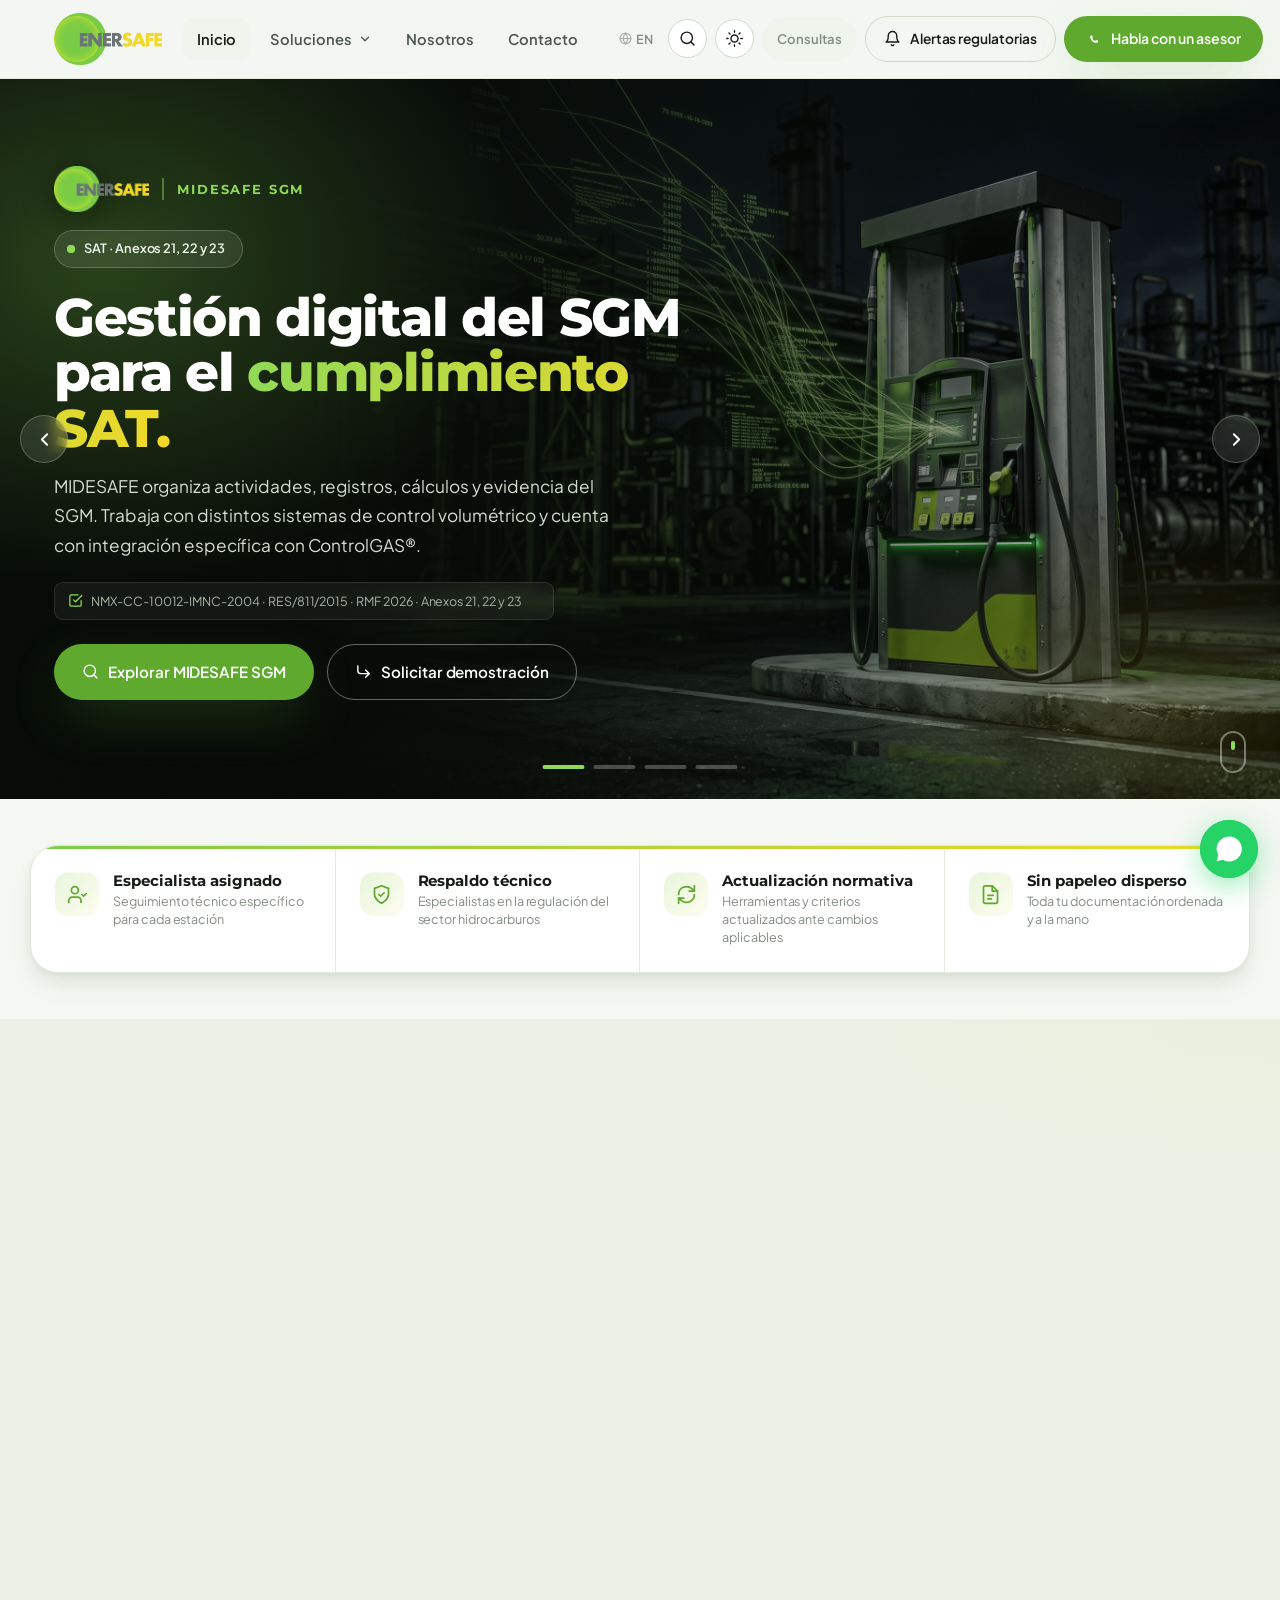
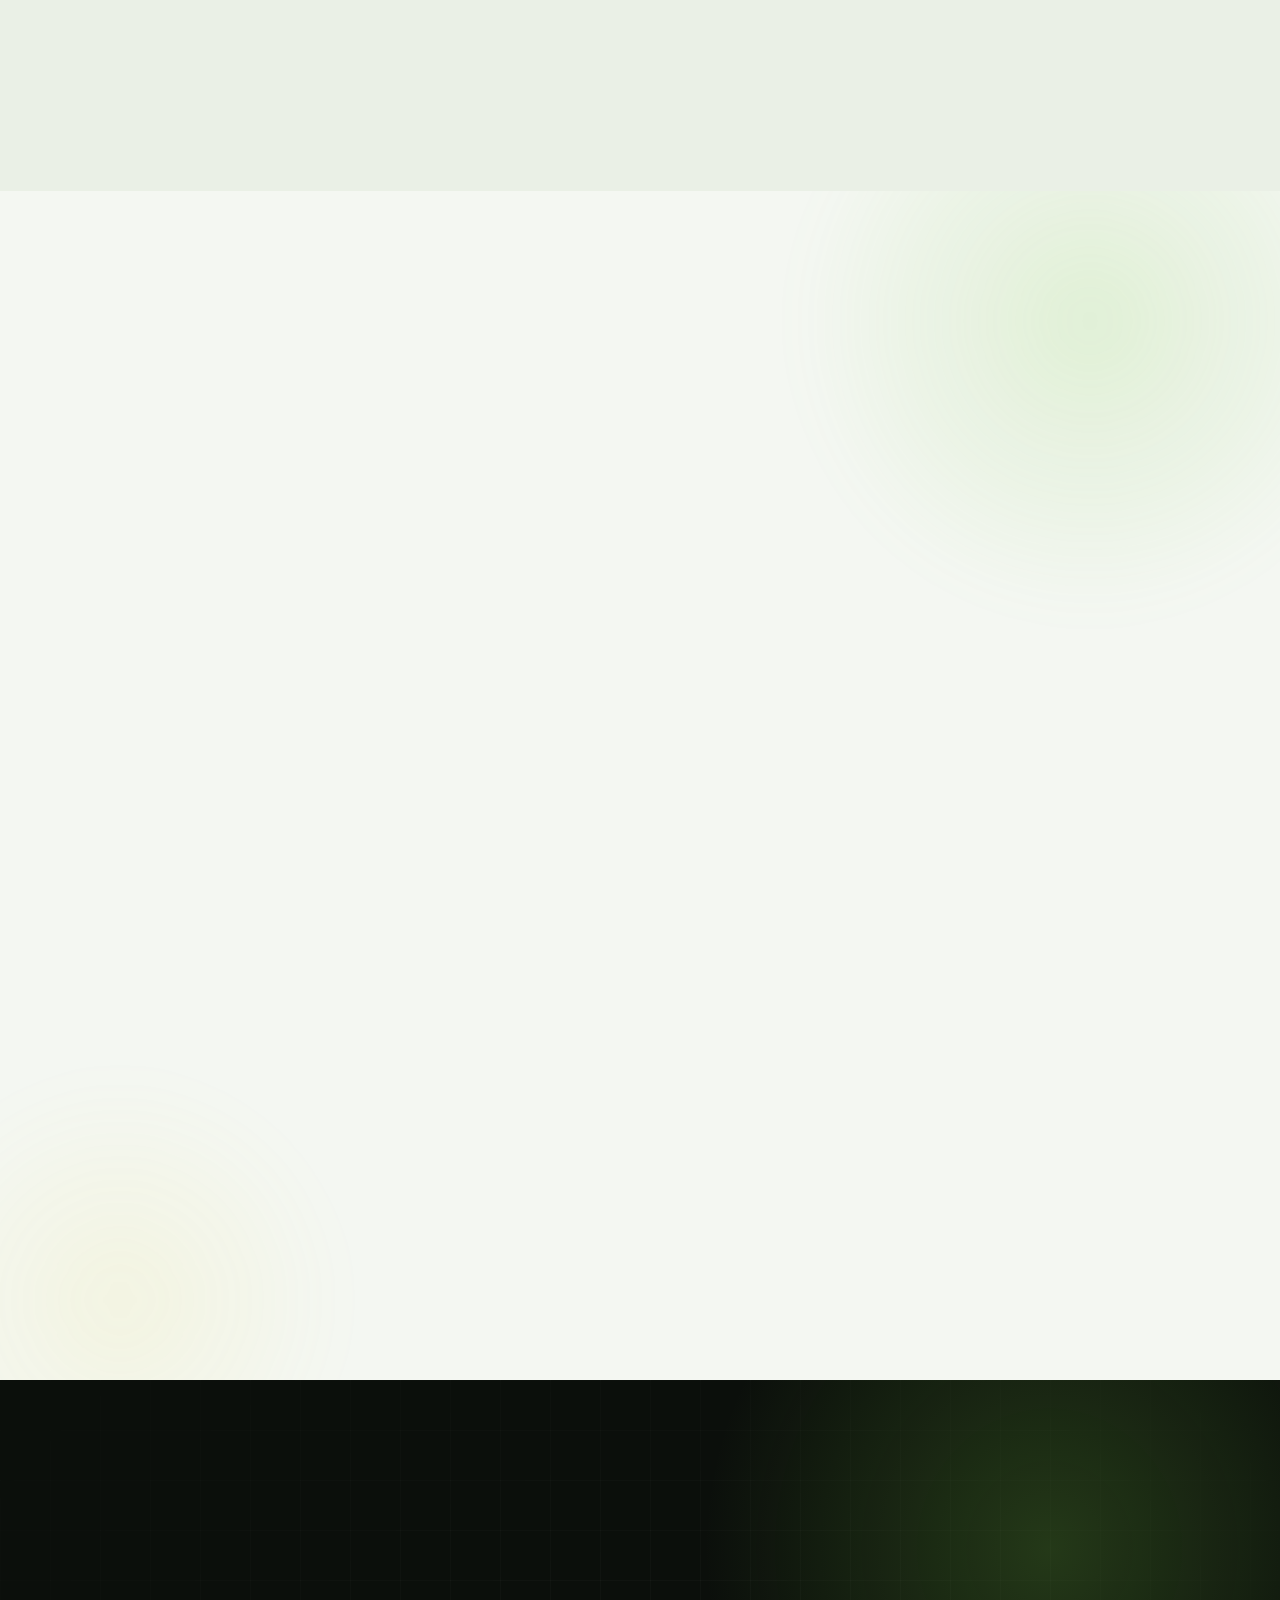
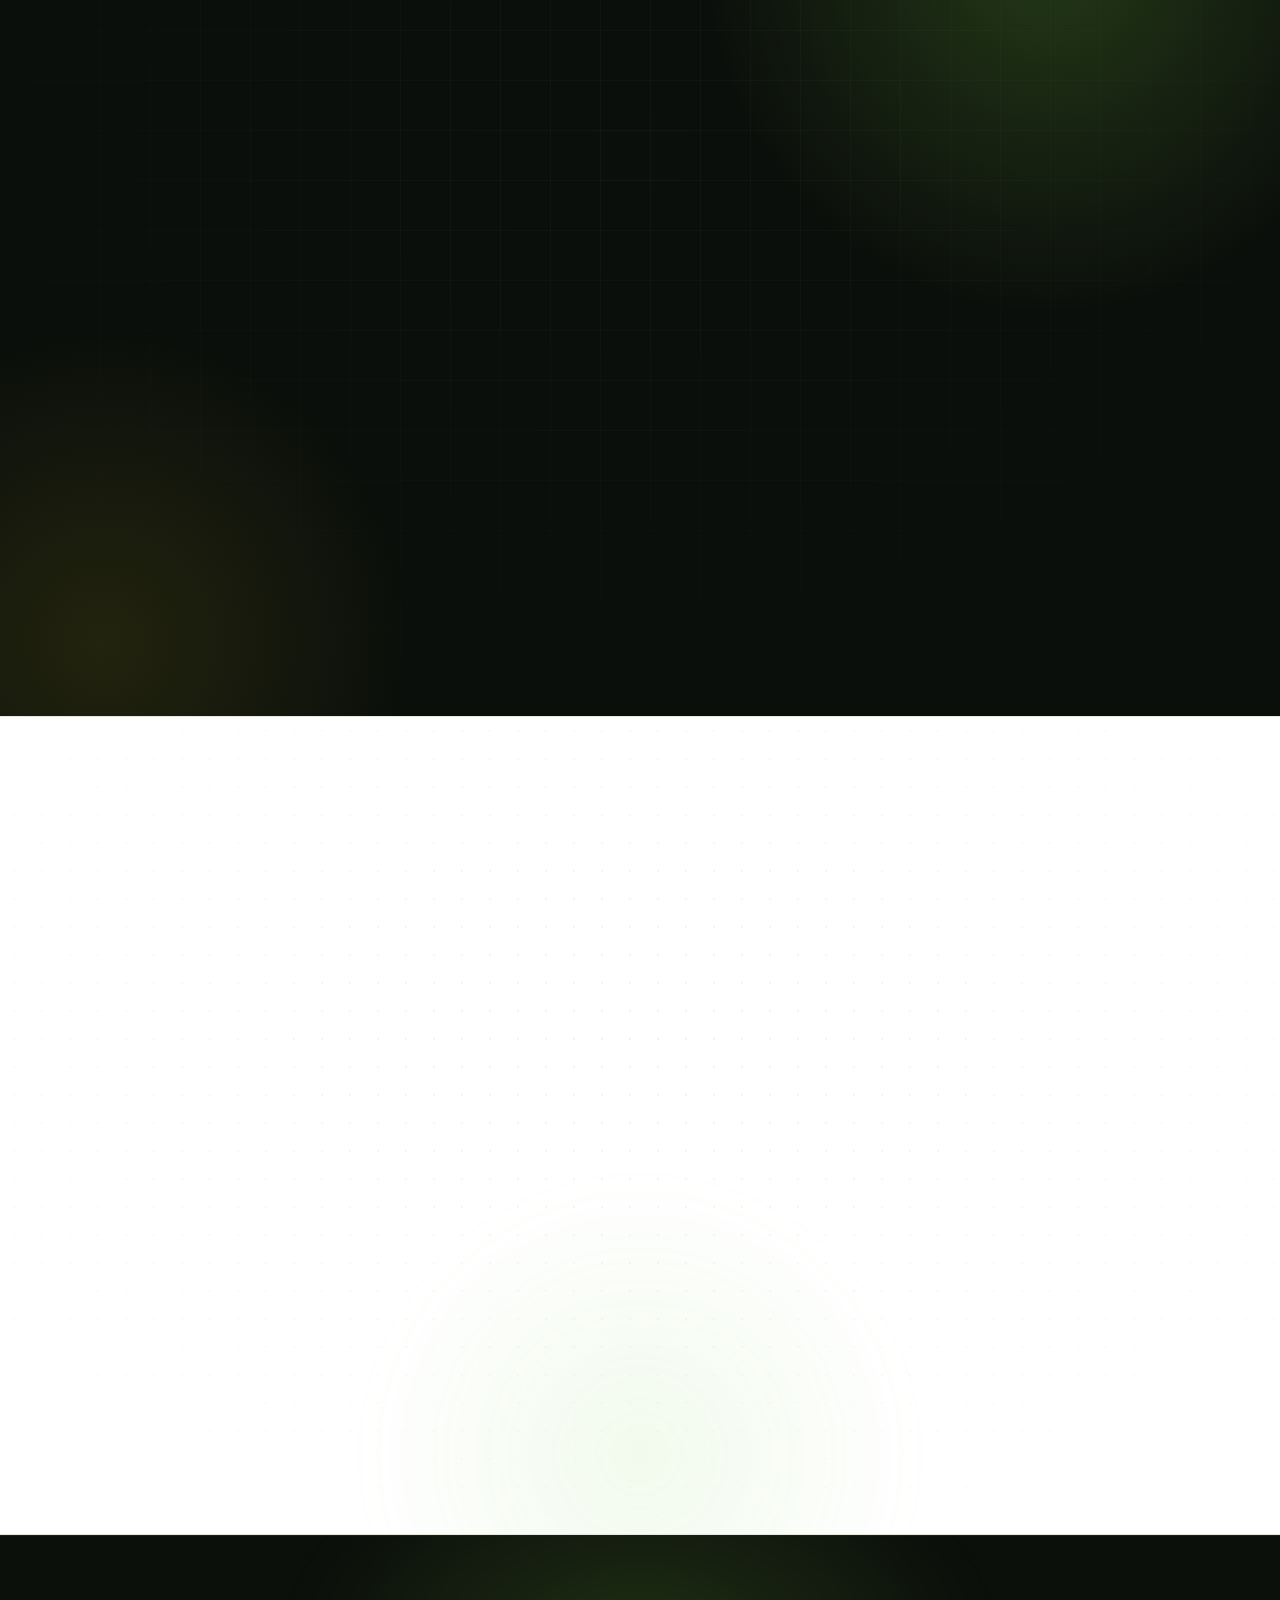
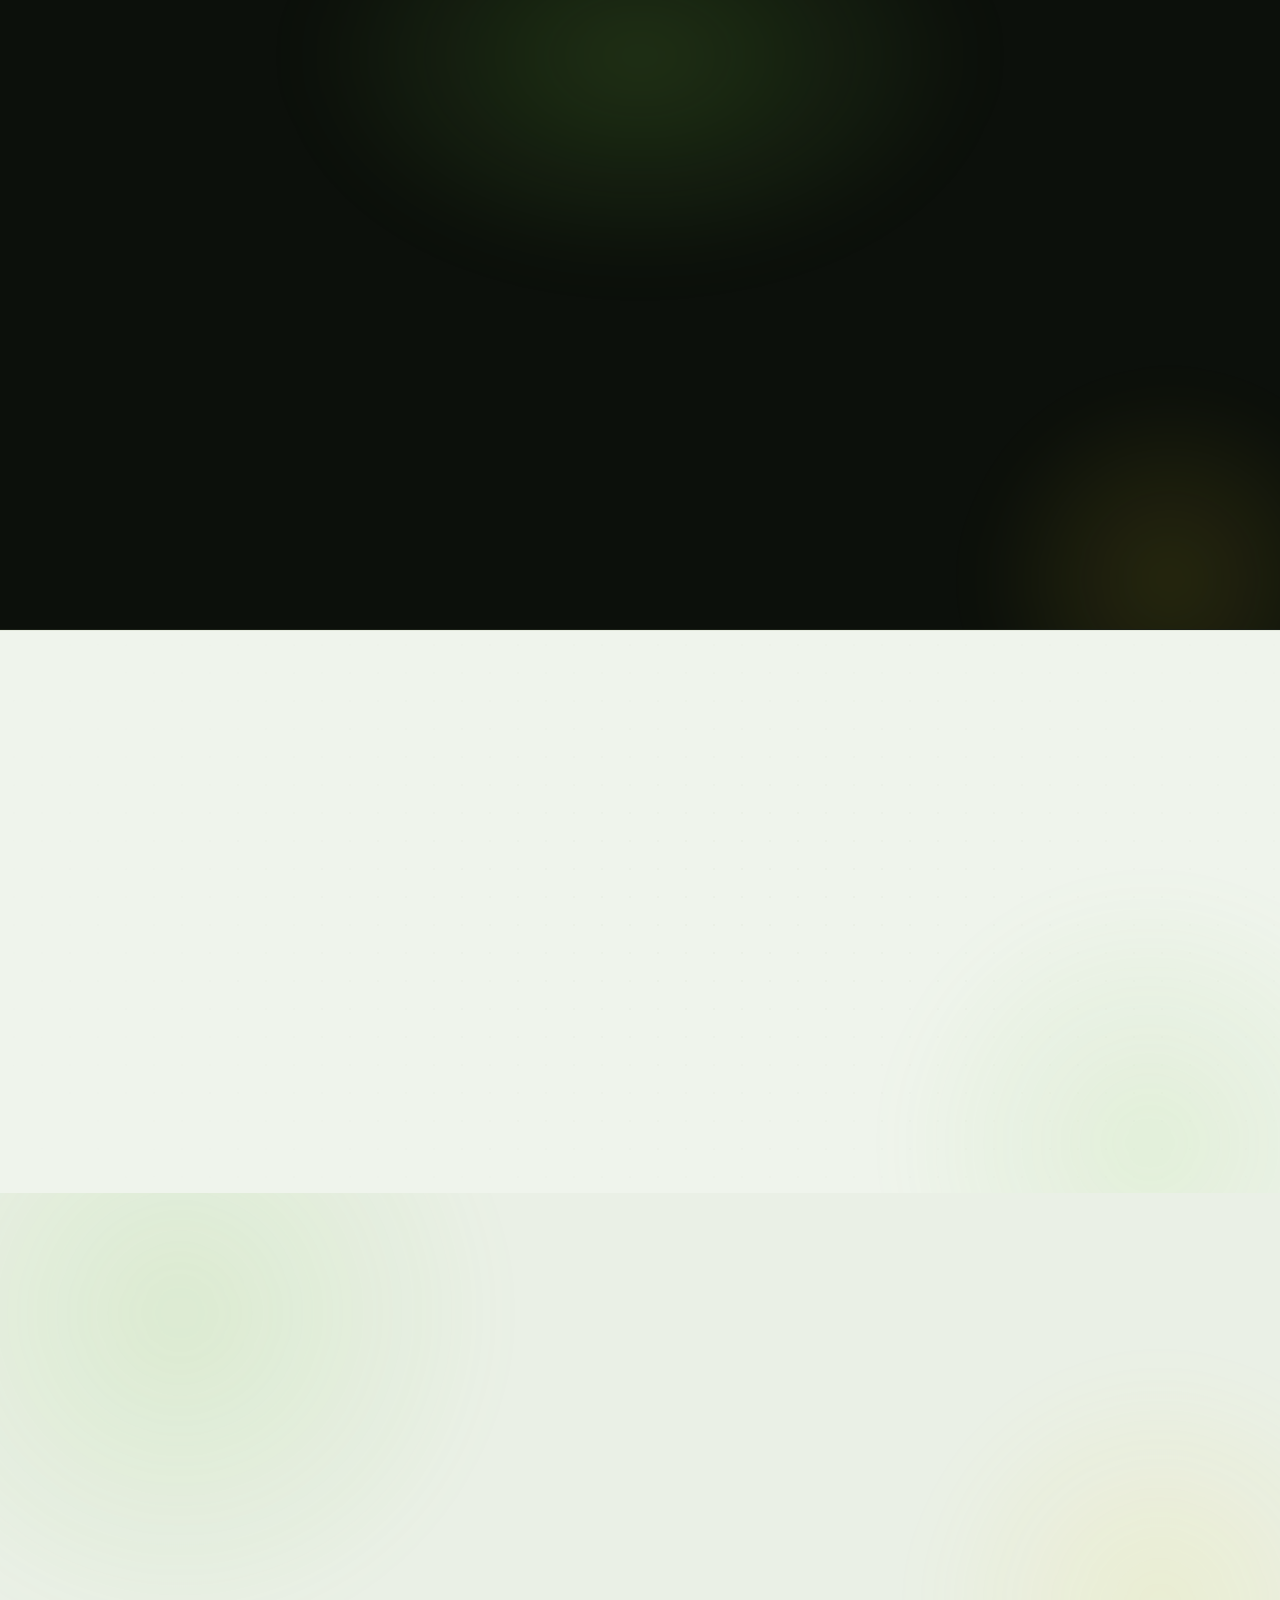
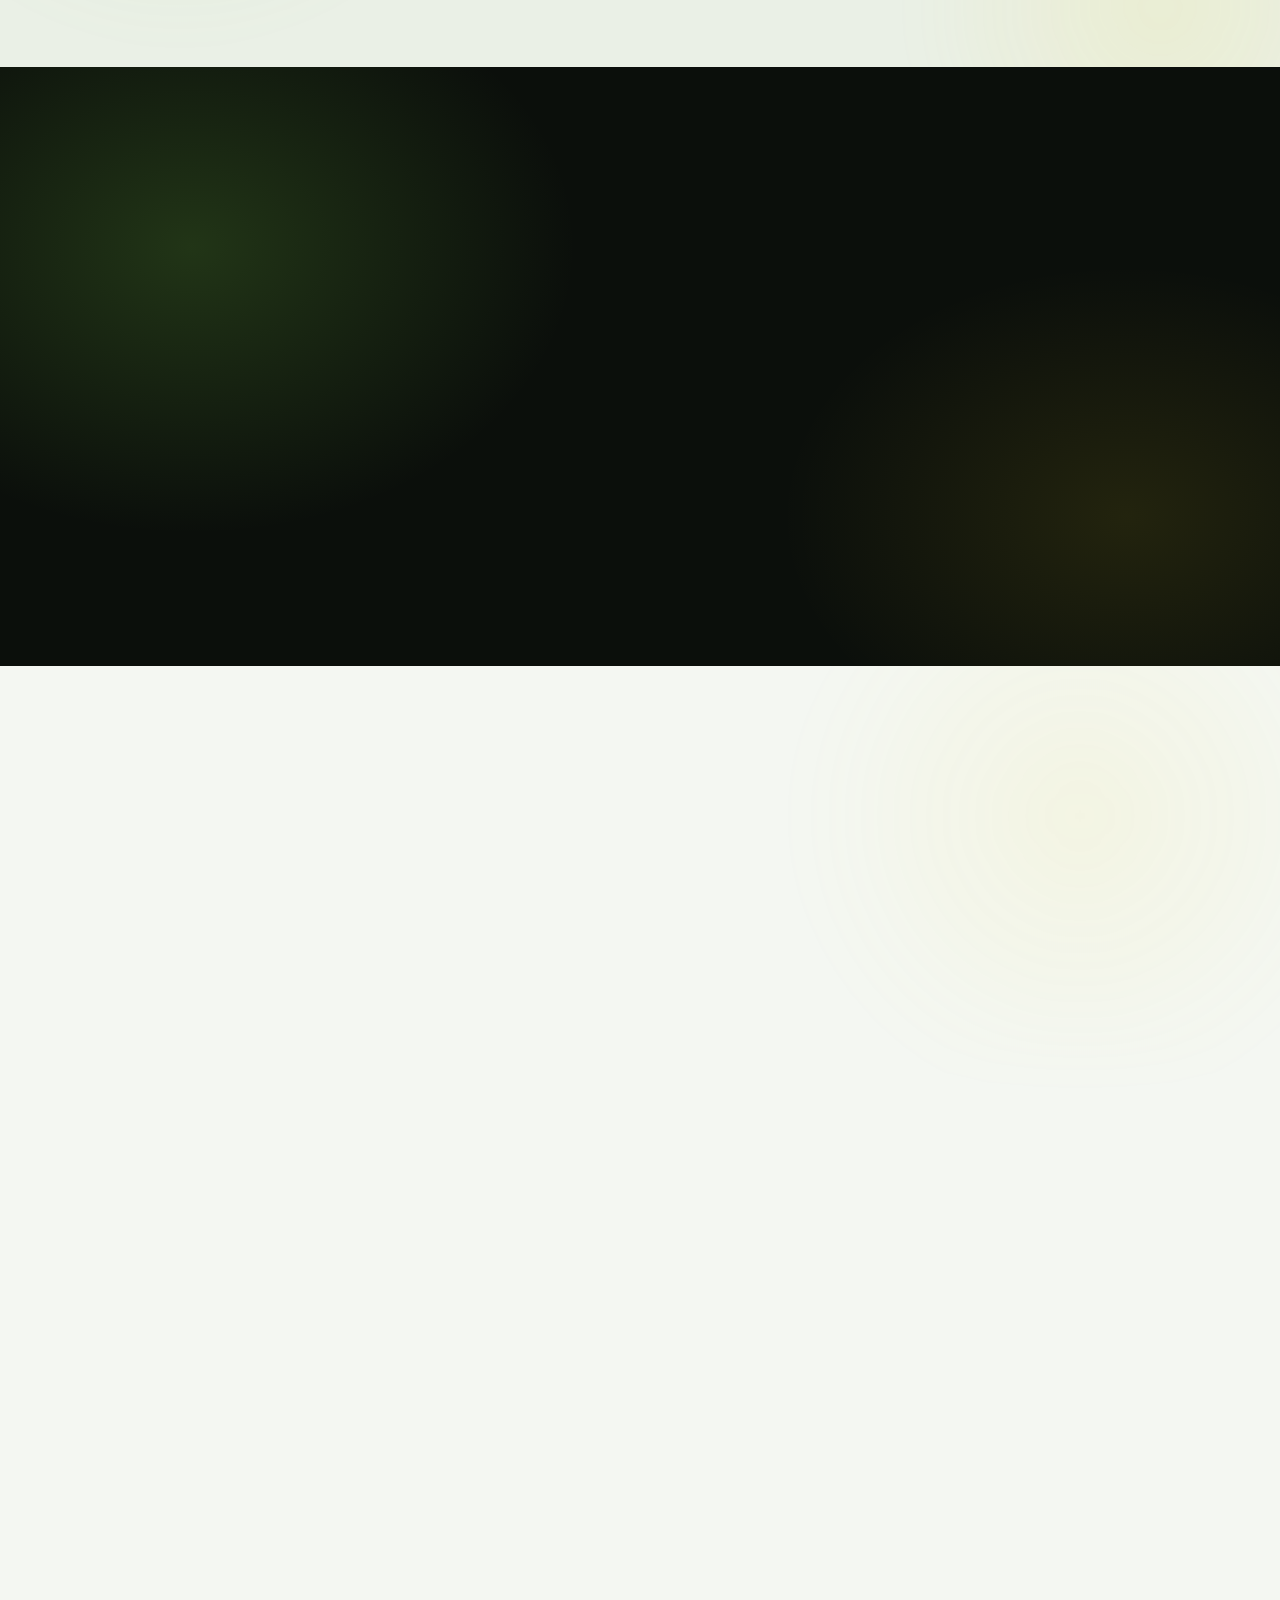
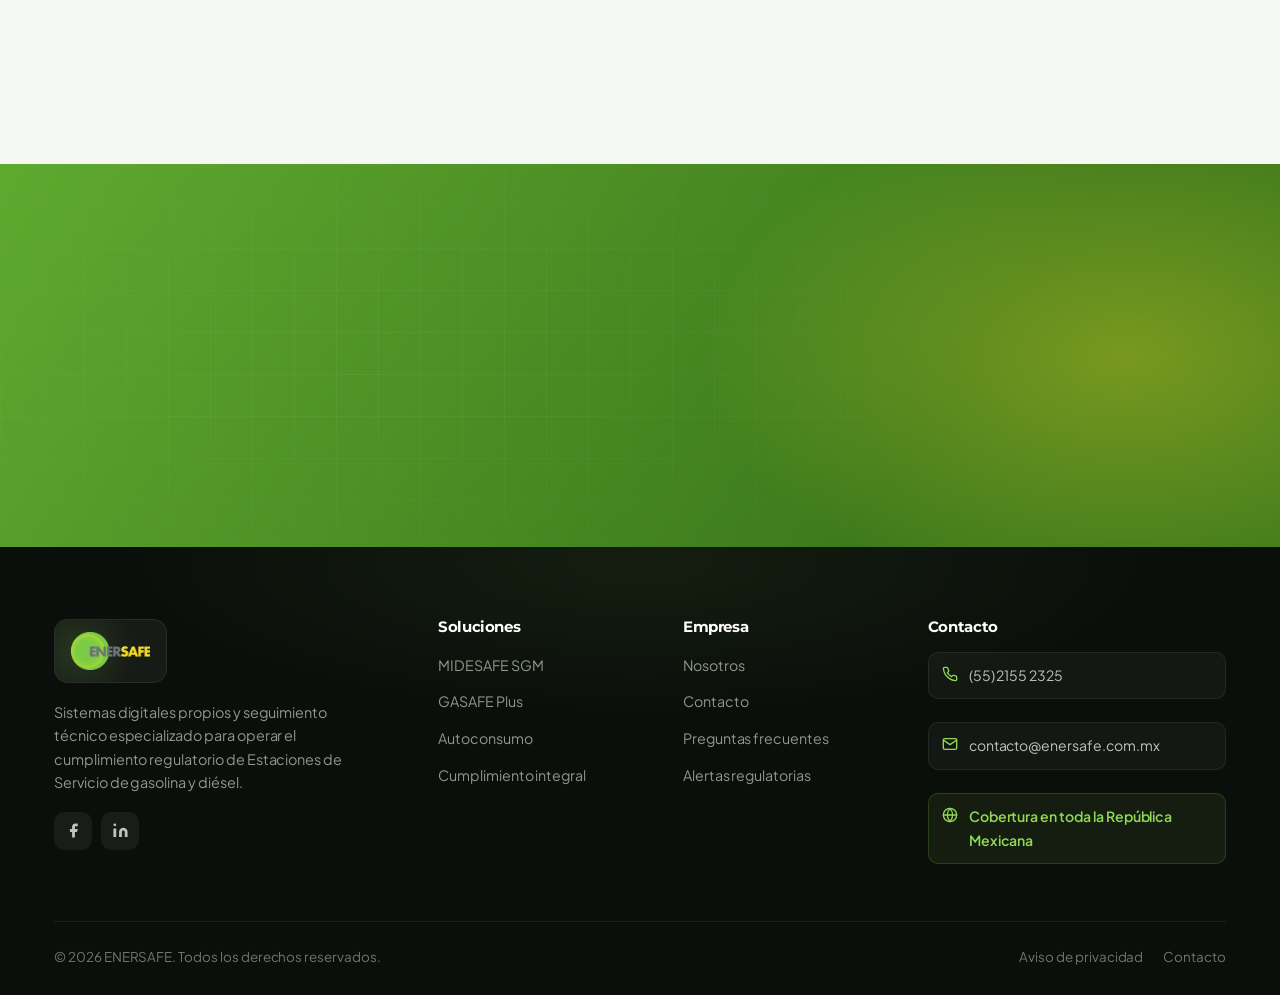
==== index.html @ 31ce3110 "Apply ENERSAFE CEO review proposal" ====
<!DOCTYPE html>

<html lang="es">
<head>
<meta charset="utf-8"/>
<meta content="width=device-width, initial-scale=1.0" name="viewport"/>
<title>ENERSAFE — Cumplimiento regulatorio digital para Estaciones de Servicio</title>
<meta content="MIDESAFE SGM, GASAFE Plus y servicios especializados para operar y documentar obligaciones regulatorias de Estaciones de Servicio, con seguimiento técnico ENERSAFE." name="description"/>
<link href="favicon.png" rel="icon" type="image/png"/>
<link href="https://enersafe.com.mx/" rel="canonical"/>
<meta content="website" property="og:type"/>
<meta content="https://enersafe.com.mx/" property="og:url"/>
<meta content="ENERSAFE — Cumplimiento digital para Estaciones de Servicio" property="og:title"/>
<meta content="Sistemas digitales y acompañamiento técnico especializado para el cumplimiento regulatorio de Estaciones de Servicio ante SAT, ASEA, STPS, PROFECO y SEMARNAT." property="og:description"/>
<meta content="https://enersafe.com.mx/assets/og/enersafe-og.jpg" property="og:image"/>
<meta content="1200" property="og:image:width"/>
<meta content="630" property="og:image:height"/>
<meta content="es_MX" property="og:locale"/>
<meta content="ENERSAFE" property="og:site_name"/>
<meta content="summary_large_image" name="twitter:card"/>
<meta content="ENERSAFE — Cumplimiento digital para Estaciones de Servicio" name="twitter:title"/>
<meta content="Sistemas digitales y acompañamiento técnico para el cumplimiento regulatorio de Estaciones de Servicio ante SAT, ASEA y más." name="twitter:description"/>
<meta content="https://enersafe.com.mx/assets/og/enersafe-og.jpg" name="twitter:image"/>
<script type="application/ld+json">
{"@context":"https://schema.org","@graph":[{"@type":"Organization","@id":"https://enersafe.com.mx/#organization","name":"ENERSAFE","url":"https://enersafe.com.mx","logo":{"@type":"ImageObject","url":"https://enersafe.com.mx/assets/enersafe-logo.png"},"telephone":"+52-55-2155-2325","email":"contacto@enersafe.com.mx"},{"@type":"WebSite","@id":"https://enersafe.com.mx/#website","url":"https://enersafe.com.mx","name":"ENERSAFE","publisher":{"@id":"https://enersafe.com.mx/#organization"}},{"@type":"WebPage","@id":"https://enersafe.com.mx/#webpage","url":"https://enersafe.com.mx/","name":"ENERSAFE — Cumplimiento regulatorio digital para Estaciones de Servicio","description":"MIDESAFE SGM, GASAFE Plus y servicios especializados para operar y documentar obligaciones regulatorias de Estaciones de Servicio con seguimiento técnico especializado.","isPartOf":{"@id":"https://enersafe.com.mx/#website"}}]}
</script>
<link href="https://fonts.googleapis.com" rel="preconnect"/>
<link crossorigin="" href="https://fonts.gstatic.com" rel="preconnect"/>
<link href="https://fonts.googleapis.com/css2?family=Plus+Jakarta+Sans:wght@400;500;600;700;800&amp;family=Montserrat:wght@600;700;800&amp;display=swap" rel="stylesheet"/>
<link href="css/styles.css" rel="stylesheet"/>
</head>
<body>
<div class="scroll-progress" id="scrollProgress"></div>
<!-- ============================ HEADER ============================ -->
<header id="siteHeader">
<nav class="nav">
<a aria-label="ENERSAFE inicio" class="brand" href="index.html"><img alt="ENERSAFE" src="assets/enersafe-logo.png"/></a>
<div class="nav-links">
<a class="active" data-en="Home" data-es="Inicio" href="index.html">Inicio</a>
<div class="nav-drop" id="navDrop">
<button data-en="Solutions" data-es="Soluciones" onclick="toggleDrop(event)">Soluciones
          <svg fill="none" stroke="currentColor" stroke-linecap="round" stroke-linejoin="round" stroke-width="2.2" viewbox="0 0 24 24"><polyline points="6 9 12 15 18 9"></polyline></svg>
</button>
<div class="drop-menu">
<a class="drop-item" href="midesafe-sgm.html">
<span class="di-ic"><svg fill="none" stroke="currentColor" stroke-linecap="round" stroke-linejoin="round" stroke-width="2" viewbox="0 0 24 24"><path d="M3 3v18h18"></path><path d="M18.7 8l-5.1 5.2-2.8-2.7L7 14.3"></path></svg></span>
<span class="di-tx"><span class="di-t">MIDESAFE SGM</span><span class="di-d" data-en="Measurement Management System · SAT" data-es="Sistema de Gestión de la Medición · SAT">Sistema de Gestión de la Medición · SAT</span></span>
</a>
<a class="drop-item" href="gasafe-plus.html">
<span class="di-ic"><svg fill="none" stroke="currentColor" stroke-linecap="round" stroke-linejoin="round" stroke-width="2" viewbox="0 0 24 24"><path d="M12 2l8 4v6c0 5-3.5 8-8 10-4.5-2-8-5-8-10V6l8-4z"></path><path d="M9 12l2 2 4-4"></path></svg></span>
<span class="di-tx"><span class="di-t">GASAFE Plus</span><span class="di-d" data-en="SASISOPA &amp; NOM-005 · ASEA" data-es="SASISOPA y NOM-005 · ASEA">SASISOPA y NOM-005 · ASEA</span></span>
</a>
<a class="drop-item" href="autoconsumo.html">
<span class="di-ic"><svg fill="none" stroke="currentColor" stroke-linecap="round" stroke-linejoin="round" stroke-width="2" viewbox="0 0 24 24"><path d="M14 16V4a2 2 0 0 0-2-2H4a2 2 0 0 0-2 2v11a1 1 0 0 0 1 1h2"></path><path d="M14 9h4l4 4v3a1 1 0 0 1-1 1h-1"></path><circle cx="7.5" cy="17.5" r="2.5"></circle><circle cx="17.5" cy="17.5" r="2.5"></circle></svg></span>
<span class="di-tx"><span class="di-t" data-en="Self-consumption" data-es="Autoconsumo">Autoconsumo</span><span class="di-d" data-en="Measurement management for self-consumption" data-es="Gestión de la medición para autoconsumo">Gestión de la medición para autoconsumo</span></span>
</a>
<div class="drop-sep"></div>
<a class="drop-item" href="servicios.html">
<span class="di-ic"><svg fill="none" stroke="currentColor" stroke-linecap="round" stroke-linejoin="round" stroke-width="2" viewbox="0 0 24 24"><path d="M14 2H6a2 2 0 0 0-2 2v16a2 2 0 0 0 2 2h12a2 2 0 0 0 2-2V8z"></path><polyline points="14 2 14 8 20 8"></polyline><line x1="9" x2="15" y1="15" y2="15"></line></svg></span>
<span class="di-tx"><span class="di-t" data-en="Full compliance" data-es="Cumplimiento integral">Cumplimiento integral</span><span class="di-d" data-en="Audits, registrations, licenses &amp; filings" data-es="Auditorías, registros, licencias y trámites">Auditorías, registros, licencias y trámites</span></span>
</a>
</div>
</div>
<a data-en="About" data-es="Nosotros" href="nosotros.html">Nosotros</a>
<a data-en="Contact" data-es="Contacto" href="contacto.html">Contacto</a>
</div>
<div class="nav-tools">
<button aria-label="Language / Idioma" class="lang-link" onclick="toggleLang()"><svg fill="none" stroke="currentColor" stroke-linecap="round" stroke-linejoin="round" stroke-width="2" viewbox="0 0 24 24"><circle cx="12" cy="12" r="10"></circle><line x1="2" x2="22" y1="12" y2="12"></line><path d="M12 2a15.3 15.3 0 0 1 4 10 15.3 15.3 0 0 1-4 10 15.3 15.3 0 0 1-4-10 15.3 15.3 0 0 1 4-10z"></path></svg><span class="lang-code">EN</span></button>
<button aria-label="Buscar" class="icon-btn" onclick="openSearch()">
<svg fill="none" stroke="currentColor" stroke-linecap="round" stroke-linejoin="round" stroke-width="2" viewbox="0 0 24 24"><circle cx="11" cy="11" r="8"></circle><line x1="21" x2="16.65" y1="21" y2="16.65"></line></svg>
</button>
<button aria-label="Tema" class="icon-btn" onclick="toggleTheme()">
<svg class="ic-sun" fill="none" stroke="currentColor" stroke-linecap="round" stroke-linejoin="round" stroke-width="2" viewbox="0 0 24 24"><circle cx="12" cy="12" r="5"></circle><line x1="12" x2="12" y1="1" y2="3"></line><line x1="12" x2="12" y1="21" y2="23"></line><line x1="4.22" x2="5.64" y1="4.22" y2="5.64"></line><line x1="18.36" x2="19.78" y1="18.36" y2="19.78"></line><line x1="1" x2="3" y1="12" y2="12"></line><line x1="21" x2="23" y1="12" y2="12"></line><line x1="4.22" x2="5.64" y1="19.78" y2="18.36"></line><line x1="18.36" x2="19.78" y1="5.64" y2="4.22"></line></svg>
<svg class="ic-moon" fill="none" stroke="currentColor" stroke-linecap="round" stroke-linejoin="round" stroke-width="2" style="display:none" viewbox="0 0 24 24"><path d="M21 12.79A9 9 0 1 1 11.21 3 7 7 0 0 0 21 12.79z"></path></svg>
</button>
<a class="btn btn-ghost nav-faq-link" data-en="FAQ" data-es="Consultas" href="#faq" style="padding:10px 14px;font-size:.82rem;">Consultas</a>
<a class="btn btn-secondary nav-alerts" data-en="Regulatory alerts" data-es="Alertas regulatorias" href="#alertas"><svg fill="none" stroke="currentColor" stroke-linecap="round" stroke-linejoin="round" stroke-width="2" viewbox="0 0 24 24"><path d="M18 8A6 6 0 0 0 6 8c0 7-3 9-3 9h18s-3-2-3-9"></path><path d="M13.73 21a2 2 0 0 1-3.46 0"></path></svg> Alertas regulatorias</a>
<a class="btn btn-primary nav-cta" data-en="Talk to an advisor" data-es="Habla con un asesor" href="https://wa.me/525610360614" rel="noopener" target="_blank"><svg fill="currentColor" style="width:16px;height:16px" viewbox="0 0 24 24"><path d="M17.5 14.4c-.3-.1-1.7-.8-2-.9-.3-.1-.5-.1-.7.1-.2.3-.7.9-.9 1.1-.2.2-.3.2-.6.1-.3-.1-1.2-.5-2.3-1.4-.9-.8-1.4-1.7-1.6-2-.2-.3 0-.5.1-.6.1-.1.3-.3.4-.5.1-.2.2-.3.3-.5.1-.2 0-.4 0-.5-.1-.1-.7-1.6-.9-2.2-.2-.6-.5-.5-.7-.5h-.6c-.2 0-.5.1-.8.4-.3.3-1 1-1 2.5s1.1 2.9 1.2 3.1c.1.2 2.1 3.2 5.1 4.5.7.3 1.3.5 1.7.6.7.2 1.4.2 1.9.1.6-.1 1.7-.7 1.9-1.4.2-.7.2-1.3.2-1.4-.1-.1-.3-.2-.6-.3z"></path></svg> Habla con un asesor</a>
<button aria-label="Menú" class="nav-toggle" onclick="toggleMobileNav()"><span></span><span></span><span></span></button>
</div>
</nav>
<div class="mobile-nav">
<a data-en="Home" data-es="Inicio" href="index.html">Inicio</a>
<a class="sub" href="midesafe-sgm.html">MIDESAFE SGM</a>
<a class="sub" href="gasafe-plus.html">GASAFE Plus</a>
<a class="sub" data-en="Self-consumption" data-es="Autoconsumo" href="autoconsumo.html">Autoconsumo</a>
<a class="sub" data-en="Full compliance" data-es="Cumplimiento integral" href="servicios.html">Cumplimiento integral</a>
<a data-en="About" data-es="Nosotros" href="nosotros.html">Nosotros</a>
<a data-en="Contact" data-es="Contacto" href="contacto.html">Contacto</a>
<a data-en="FAQ" data-es="Preguntas frecuentes" href="#faq">Preguntas frecuentes</a>
<a data-en="Talk to an advisor" data-es="Habla con un asesor" href="https://wa.me/525610360614" rel="noopener" target="_blank">Habla con un asesor</a>
</div>
</header>
<!-- ============================ BUSCADOR ============================ -->
<div class="search-overlay" id="searchOverlay">
<div class="search-box">
<div class="search-input-row">
<svg fill="none" stroke="currentColor" stroke-linecap="round" stroke-linejoin="round" stroke-width="2" viewbox="0 0 24 24"><circle cx="11" cy="11" r="8"></circle><line x1="21" x2="16.65" y1="21" y2="16.65"></line></svg>
<input autocomplete="off" id="searchInput" placeholder="Buscar ASEA, SAT, SASISOPA, dictamen, COA..." type="text"/>
<button aria-label="Cerrar" class="search-close" onclick="closeSearch()">×</button>
</div>
<div class="search-results" id="searchResults"></div>
</div>
</div>
<!-- ============================ HERO SLIDER (MIDESAFE primero) ============================ -->
<section class="hero">
<canvas aria-hidden="true" class="hero-particles" id="heroParticles"></canvas>
<button aria-label="Anterior" class="slider-arrow prev" onclick="prevSlide()"><svg fill="none" stroke="currentColor" stroke-linecap="round" stroke-linejoin="round" stroke-width="2.2" viewbox="0 0 24 24"><polyline points="15 18 9 12 15 6"></polyline></svg></button>
<button aria-label="Siguiente" class="slider-arrow next" onclick="nextSlide()"><svg fill="none" stroke="currentColor" stroke-linecap="round" stroke-linejoin="round" stroke-width="2.2" viewbox="0 0 24 24"><polyline points="9 18 15 12 9 6"></polyline></svg></button>
<div class="slider" id="slider">
<!-- SLIDE 1 — MIDESAFE SGM (protagonista) -->
<div class="slide active">
<!-- IMAGEN DE FONDO slide 1: reemplaza la URL por tu imagen -->
<div class="slide-bg slide-bg-1"></div>
<div class="slide-mesh"></div>
<div class="slide-inner"><div class="slide-content">
<div class="slide-logo"><img alt="ENERSAFE" src="assets/enersafe-logo.png"/><span class="sub">MIDESAFE SGM</span></div>
<div class="slide-badge"><span class="pulse"></span> SAT · Anexos 21, 22 y 23</div>
<h1 data-en="Digital SGM management for &lt;span class='hl'&gt;SAT compliance.&lt;/span&gt;" data-es="Gestión digital del SGM para el &lt;span class='hl'&gt;cumplimiento SAT.&lt;/span&gt;">Gestión digital del SGM para el <span class="hl">cumplimiento SAT.</span></h1>
<p class="lead" data-en="MIDESAFE organizes SGM activities, records, calculations and evidence. It works with different volumetric-control systems and offers a specific integration with ControlGAS®." data-es="MIDESAFE organiza actividades, registros, cálculos y evidencia del SGM. Trabaja con distintos sistemas de control volumétrico y cuenta con integración específica con ControlGAS®.">MIDESAFE organiza actividades, registros, cálculos y evidencia del SGM. Trabaja con distintos sistemas de control volumétrico y cuenta con integración específica con ControlGAS®.</p>
<div class="slide-norm"><svg fill="none" stroke="currentColor" stroke-linecap="round" stroke-linejoin="round" stroke-width="2" viewbox="0 0 24 24"><path d="M9 11l3 3L22 4"></path><path d="M21 12v7a2 2 0 0 1-2 2H5a2 2 0 0 1-2-2V5a2 2 0 0 1 2-2h11"></path></svg> <span data-en="NMX-CC-10012-IMNC-2004 · RES/811/2015 · 2026 RMF · Annexes 21, 22 and 23" data-es="NMX-CC-10012-IMNC-2004 · RES/811/2015 · RMF 2026 · Anexos 21, 22 y 23">NMX-CC-10012-IMNC-2004 · RES/811/2015 · RMF 2026 · Anexos 21, 22 y 23</span></div>
<div class="slide-actions">
<a class="btn btn-primary" data-en="Explore MIDESAFE SGM" data-es="Explorar MIDESAFE SGM" href="midesafe-sgm.html"><svg fill="none" stroke="currentColor" stroke-linecap="round" stroke-linejoin="round" stroke-width="2" viewbox="0 0 24 24"><circle cx="11" cy="11" r="8"></circle><line x1="21" x2="16.65" y1="21" y2="16.65"></line></svg> Explorar MIDESAFE SGM</a>
<a class="btn btn-secondary" data-en="Request a demo" data-es="Solicitar demostración" href="https://wa.me/525610360614" rel="noopener" target="_blank"><svg fill="none" stroke="currentColor" stroke-linecap="round" stroke-linejoin="round" stroke-width="2" viewbox="0 0 24 24"><path d="M15 10l5 5-5 5"></path><path d="M4 4v7a4 4 0 0 0 4 4h12"></path></svg> Solicitar demostración</a>
</div>
</div></div>
</div>
<!-- SLIDE 2 — GASAFE Plus -->
<div class="slide">
<!-- IMAGEN DE FONDO slide 2 -->
<div class="slide-bg slide-bg-2"></div>
<div class="slide-mesh"></div>
<div class="slide-inner"><div class="slide-content">
<div class="slide-logo"><img alt="ENERSAFE" src="assets/enersafe-logo.png"/><span class="sub">GASAFE Plus</span></div>
<div class="slide-badge"><span class="pulse"></span> ASEA · SASISOPA + NOM-005</div>
<h1 data-en="SASISOPA and NOM-005 with &lt;span class='hl'&gt;continuous follow-up.&lt;/span&gt;" data-es="SASISOPA y NOM-005 con &lt;span class='hl'&gt;seguimiento continuo.&lt;/span&gt;">SASISOPA y NOM-005 con <span class="hl">seguimiento continuo.</span></h1>
<p class="lead" data-en="GASAFE Plus organizes continuous SASISOPA implementation and the follow-up of operational activities and evidence related to NOM-005-ASEA-2016, with an assigned ENERSAFE specialist." data-es="GASAFE Plus organiza la implementación continua del SASISOPA y el seguimiento de actividades y evidencias operativas relacionadas con la NOM-005-ASEA-2016, con un especialista ENERSAFE asignado.">GASAFE Plus organiza la implementación continua del SASISOPA y el seguimiento de actividades y evidencias operativas relacionadas con la NOM-005-ASEA-2016, con un especialista ENERSAFE asignado.</p>
<div class="slide-actions">
<a class="btn btn-primary" data-en="Explore GASAFE Plus" data-es="Explorar GASAFE Plus" href="gasafe-plus.html"><svg fill="none" stroke="currentColor" stroke-linecap="round" stroke-linejoin="round" stroke-width="2" viewbox="0 0 24 24"><path d="M12 2l8 4v6c0 5-3.5 8-8 10-4.5-2-8-5-8-10V6l8-4z"></path><path d="M9 12l2 2 4-4"></path></svg> Explorar GASAFE Plus</a>
<a class="btn btn-secondary" data-en="Request a demo" data-es="Solicitar demostración" href="https://wa.me/525610360614" rel="noopener" target="_blank"><svg fill="none" stroke="currentColor" stroke-linecap="round" stroke-linejoin="round" stroke-width="2" viewbox="0 0 24 24"><path d="M15 10l5 5-5 5"></path><path d="M4 4v7a4 4 0 0 0 4 4h12"></path></svg> Solicitar demostración</a>
</div>
</div></div>
</div>
<!-- SLIDE 3 — Autoconsumo -->
<div class="slide">
<!-- IMAGEN DE FONDO slide 3 -->
<div class="slide-bg slide-bg-3"></div>
<div class="slide-mesh"></div>
<div class="slide-inner"><div class="slide-content">
<div class="slide-logo"><img alt="ENERSAFE" src="assets/enersafe-logo.png"/><span class="sub">MIDESAFE · Autoconsumo</span></div>
<div class="slide-badge"><span class="pulse"></span> SAT · Autoconsumo</div>
<h1 data-en="SGM management for &lt;span class='hl'&gt;self-consumption facilities.&lt;/span&gt;" data-es="Gestión del SGM para &lt;span class='hl'&gt;instalaciones de autoconsumo.&lt;/span&gt;">Gestión del SGM para <span class="hl">instalaciones de autoconsumo.</span></h1>
<p class="lead" data-en="MIDESAFE applies the same SGM management to self-consumption facilities: activities, measurement, calculations, evidence and technical follow-up in one environment." data-es="MIDESAFE aplica la misma gestión del SGM a instalaciones de autoconsumo: actividades, medición, cálculos, evidencia y seguimiento técnico en un solo entorno.">MIDESAFE aplica la misma gestión del SGM a instalaciones de autoconsumo: actividades, medición, cálculos, evidencia y seguimiento técnico en un solo entorno.</p>
<div class="slide-actions">
<a class="btn btn-primary" data-en="Discover Self-consumption" data-es="Conocer Autoconsumo" href="autoconsumo.html"><svg fill="none" stroke="currentColor" stroke-linecap="round" stroke-linejoin="round" stroke-width="2" viewbox="0 0 24 24"><path d="M14 16V4a2 2 0 0 0-2-2H4a2 2 0 0 0-2 2v11a1 1 0 0 0 1 1h2"></path><path d="M14 9h4l4 4v3a1 1 0 0 1-1 1h-1"></path><circle cx="7.5" cy="17.5" r="2.5"></circle><circle cx="17.5" cy="17.5" r="2.5"></circle></svg> Conocer Autoconsumo</a>
<a class="btn btn-secondary" data-en="Request info" data-es="Solicitar información" href="https://wa.me/525610360614" rel="noopener" target="_blank"><svg fill="none" stroke="currentColor" stroke-linecap="round" stroke-linejoin="round" stroke-width="2" viewbox="0 0 24 24"><circle cx="12" cy="12" r="10"></circle><path d="M12 16v-4"></path><path d="M12 8h.01"></path></svg> Solicitar información</a>
</div>
</div></div>
</div>
<!-- SLIDE 4 — Cumplimiento integral -->
<div class="slide">
<!-- IMAGEN DE FONDO slide 4 -->
<div class="slide-bg" style="background-image:url('https://images.unsplash.com/photo-1518770660439-4636190af475?auto=format&amp;fit=crop&amp;w=1920&amp;q=80')"></div>
<div class="slide-mesh"></div>
<div class="slide-inner"><div class="slide-content">
<div class="slide-badge soon"><span class="pulse"></span> <span data-en="Integrated compliance" data-es="Cumplimiento integral">Cumplimiento integral</span></div>
<h1 data-en="One team to &lt;span class='hl'&gt;coordinate regulatory compliance.&lt;/span&gt;" data-es="Un solo equipo para &lt;span class='hl'&gt;coordinar el cumplimiento regulatorio.&lt;/span&gt;">Un solo equipo para <span class="hl">coordinar el cumplimiento regulatorio.</span></h1>
<p class="lead" data-en="MIDESAFE, GASAFE Plus and ENERSAFE's specialized services cover different regulatory fronts for one or several service stations, with coordinated information and follow-up." data-es="MIDESAFE, GASAFE Plus y los servicios especializados de ENERSAFE cubren distintos frentes regulatorios de una o varias Estaciones de Servicio, con información y seguimiento coordinados.">MIDESAFE, GASAFE Plus y los servicios especializados de ENERSAFE cubren distintos frentes regulatorios de una o varias Estaciones de Servicio, con información y seguimiento coordinados.</p>
<div class="slide-actions">
<a class="btn btn-ghost" data-en="Explore services" data-es="Conocer servicios" href="servicios.html">Conocer servicios</a>
</div>
</div></div>
</div>
</div>
<div class="slider-dots">
<button aria-label="1" class="s-dot active"></button>
<button aria-label="2" class="s-dot"></button>
<button aria-label="3" class="s-dot"></button>
<button aria-label="4" class="s-dot"></button>
</div>
<div aria-hidden="true" class="scroll-cue"><span class="sc-wheel"></span></div>
</section>
<!-- ============================ BARRA DE CONFIANZA (nivel marca ENERSAFE) ============================ -->
<div class="trust">
<div class="trust-grid">
<div class="trust-cell">
<span class="tc-ic"><svg fill="none" stroke="currentColor" stroke-linecap="round" stroke-linejoin="round" stroke-width="2" viewbox="0 0 24 24"><path d="M16 21v-2a4 4 0 0 0-4-4H6a4 4 0 0 0-4 4v2"></path><circle cx="9" cy="7" r="4"></circle><path d="M22 11l-3 3-2-2"></path></svg></span>
<span class="tc-tx"><span class="tc-t" data-en="Assigned specialist" data-es="Especialista asignado">Especialista asignado</span><span class="tc-d" data-en="Technical follow-up specific to each station" data-es="Seguimiento técnico específico para cada estación">Seguimiento técnico específico para cada estación</span></span>
</div>
<div class="trust-cell">
<span class="tc-ic"><svg fill="none" stroke="currentColor" stroke-linecap="round" stroke-linejoin="round" stroke-width="2" viewbox="0 0 24 24"><path d="M12 22s8-4 8-10V5l-8-3-8 3v7c0 6 8 10 8 10z"></path><path d="M9 12l2 2 4-4"></path></svg></span>
<span class="tc-tx"><span class="tc-t" data-en="Technical backing" data-es="Respaldo técnico">Respaldo técnico</span><span class="tc-d" data-en="Specialists in hydrocarbon-sector regulation" data-es="Especialistas en la regulación del sector hidrocarburos">Especialistas en la regulación del sector hidrocarburos</span></span>
</div>
<div class="trust-cell">
<span class="tc-ic"><svg fill="none" stroke="currentColor" stroke-linecap="round" stroke-linejoin="round" stroke-width="2" viewbox="0 0 24 24"><path d="M21 2v6h-6"></path><path d="M3 12a9 9 0 0 1 15-6.7L21 8"></path><path d="M3 22v-6h6"></path><path d="M21 12a9 9 0 0 1-15 6.7L3 16"></path></svg></span>
<span class="tc-tx"><span class="tc-t" data-en="Regulatory updates" data-es="Actualización normativa">Actualización normativa</span><span class="tc-d" data-en="Tools and criteria updated when applicable rules change" data-es="Herramientas y criterios actualizados ante cambios aplicables">Herramientas y criterios actualizados ante cambios aplicables</span></span>
</div>
<div class="trust-cell">
<span class="tc-ic"><svg fill="none" stroke="currentColor" stroke-linecap="round" stroke-linejoin="round" stroke-width="2" viewbox="0 0 24 24"><path d="M14 2H6a2 2 0 0 0-2 2v16a2 2 0 0 0 2 2h12a2 2 0 0 0 2-2V8z"></path><polyline points="14 2 14 8 20 8"></polyline><line x1="9" x2="15" y1="13" y2="13"></line><line x1="9" x2="13" y1="17" y2="17"></line></svg></span>
<span class="tc-tx"><span class="tc-t" data-en="No scattered paperwork" data-es="Sin papeleo disperso">Sin papeleo disperso</span><span class="tc-d" data-en="All your documentation organized and at hand" data-es="Toda tu documentación ordenada y a la mano">Toda tu documentación ordenada y a la mano</span></span>
</div>
</div>
</div>
<!-- ============================ LA TENSIÓN (sección nueva) ============================ -->
<section class="section tension">
<div class="wrap">
<div class="tension-layout">
<div class="reveal-l">
<span class="eyebrow" data-en="What your station faces" data-es="Lo que enfrenta tu estación">Lo que enfrenta tu estación</span>
<h2 data-en="A service station handles &lt;span class='em'&gt;different obligations at the same time.&lt;/span&gt;" data-es="Una Estación de Servicio atiende &lt;span class='em'&gt;obligaciones distintas al mismo tiempo.&lt;/span&gt;">Una Estación de Servicio atiende <span class="em">obligaciones distintas al mismo tiempo.</span></h2>
<p class="lead" data-en="The SAT requires measurement control. ASEA requires safety and environment. STPS, PROFECO and others each require their own. Each with its own formats, deadlines and inspections." data-es="El SAT pide control de la medición. La ASEA pide seguridad y medio ambiente. La STPS, PROFECO y otras dependencias piden lo suyo. Cada una con sus formatos, sus plazos y sus verificaciones.">El SAT pide control de la medición. La ASEA pide seguridad y medio ambiente. La STPS, PROFECO y otras dependencias piden lo suyo. Cada una con sus formatos, sus plazos y sus verificaciones.</p>
<p class="lead" data-en="ENERSAFE exists so all of that stops being a scattered burden and becomes one orderly system, always current and easy to prove." data-es="ENERSAFE existe para que todo eso deje de ser una carga dispersa y se vuelva un sistema ordenado, al corriente y fácil de demostrar." style="margin-bottom:24px">ENERSAFE existe para que todo eso deje de ser una carga dispersa y se vuelva un sistema ordenado, al corriente y fácil de demostrar.</p>
<div class="tension-note">
<svg fill="none" stroke="currentColor" stroke-linecap="round" stroke-linejoin="round" stroke-width="2" viewbox="0 0 24 24"><circle cx="12" cy="12" r="10"></circle><path d="M12 16v-4"></path><path d="M12 8h.01"></path></svg>
<span data-en="The problem isn't knowing what's required. It's keeping it all current, without depending on one person." data-es="El problema no es saber qué piden. Es mantenerlo todo al día, sin depender de una sola persona.">El problema no es saber qué piden. Es mantenerlo todo al día, sin depender de una sola persona.</span>
</div>
</div>
<div class="reveal-r" data-delay="1">
<div class="orbit" data-parallax="0.3">
<div class="orbit-glow"></div>
<svg class="orbit-lines" preserveaspectratio="xMidYMid meet" viewbox="0 0 100 100">
<line x1="50" x2="50" y1="50" y2="17"></line>
<line x1="50" x2="78" y1="50" y2="33"></line>
<line x1="50" x2="78" y1="50" y2="67"></line>
<line x1="50" x2="50" y1="50" y2="83"></line>
<line x1="50" x2="22" y1="50" y2="67"></line>
<line x1="50" x2="22" y1="50" y2="33"></line>
</svg>
<div class="orbit-ring"></div>
<div class="orbit-ring r2"></div>
<div class="orbit-core">
<svg fill="none" stroke="currentColor" stroke-linecap="round" stroke-linejoin="round" stroke-width="1.8" viewbox="0 0 24 24"><line x1="3" x2="13" y1="22" y2="22"></line><path d="M4 22V4a2 2 0 0 1 2-2h4a2 2 0 0 1 2 2v18"></path><path d="M4 11h8"></path><path d="M16 7l2.29 2.29A2 2 0 0 1 19 10.7V18a2 2 0 0 0 4 0V9.83a2 2 0 0 0-.59-1.42L18 4"></path></svg>
<span class="oc-t" data-en="Your Service&lt;br&gt;Station" data-es="Tu Estación&lt;br&gt;de Servicio">Tu Estación<br/>de Servicio</span>
</div>
<!-- 6 nodos posicionados en círculo -->
<div class="orbit-node" style="--tx:0px;--ty:-150px;transform:translate(0,-150px)"><span class="on-code">SAT</span><span class="on-dot"></span></div>
<div class="orbit-node" style="--tx:130px;--ty:-75px;transform:translate(130px,-75px)"><span class="on-code">ASEA</span><span class="on-dot"></span></div>
<div class="orbit-node" style="--tx:130px;--ty:75px;transform:translate(130px,75px)"><span class="on-code">STPS</span><span class="on-dot"></span></div>
<div class="orbit-node" style="--tx:0px;--ty:150px;transform:translate(0,150px)"><span class="on-code" style="font-size:.62rem">PROFECO</span><span class="on-dot"></span></div>
<div class="orbit-node" style="--tx:-130px;--ty:75px;transform:translate(-130px,75px)"><span class="on-code" style="font-size:.58rem">SEMARNAT</span><span class="on-dot"></span></div>
<div class="orbit-node" style="--tx:-130px;--ty:-75px;transform:translate(-130px,-75px)"><span class="on-code" data-en="+ more" data-es="+ más">+ más</span><span class="on-dot"></span></div>
</div>
</div>
</div>
</div>
</section>
<!-- ============================ SOLUCIONES ============================ -->
<section class="section sols">
<div class="wrap">
<div class="section-head reveal">
<span class="eyebrow" data-en="ENERSAFE Solutions" data-es="Soluciones ENERSAFE">Soluciones ENERSAFE</span>
<h2 data-en="Two proprietary digital systems and specialized services for specific regulatory obligations." data-es="Dos sistemas digitales propios y servicios especializados para operar obligaciones específicas.">Dos sistemas digitales propios y servicios especializados para operar obligaciones específicas.</h2>
<p class="lead" data-en="Each tool runs continuously, accompanied by an engineer specialized in sector compliance. No additional staff required." data-es="MIDESAFE y GASAFE Plus operan con asistencia y seguimiento técnico de ENERSAFE. Cada sistema tiene un alcance regulatorio específico.">MIDESAFE y GASAFE Plus operan con asistencia y seguimiento técnico de ENERSAFE. Cada sistema tiene un alcance regulatorio específico.</p>
</div>
<div class="cards">
<!-- MIDESAFE (destacada) -->
<div class="pcard feat reveal" data-delay="1" data-tilt=""><div class="pcard-inner">
<div class="pc-top">
<div class="pc-icon"><svg fill="none" stroke="currentColor" stroke-linecap="round" stroke-linejoin="round" stroke-width="2" viewbox="0 0 24 24"><path d="M3 3v18h18"></path><path d="M18.7 8l-5.1 5.2-2.8-2.7L7 14.3"></path></svg></div>
<span class="pc-badge"><svg fill="none" stroke="currentColor" stroke-linecap="round" stroke-linejoin="round" stroke-width="2.5" style="width:12px;height:12px" viewbox="0 0 24 24"><path d="M20 6L9 17l-5-5"></path></svg> <span data-en="SGM file" data-es="Expediente SGM">Expediente SGM</span></span>
</div>
<span class="pc-tag">SAT · SGM</span>
<h3>MIDESAFE SGM</h3>
<p data-en="The Measurement Management System compliant with NMX-CC-10012-IMNC-2004 and SAT Annexes 21, 22 and 23." data-es="Gestión digital del SGM considerando la NMX-CC-10012-IMNC-2004, la RES/811/2015 y las disposiciones fiscales aplicables a controles volumétricos.">Gestión digital del SGM considerando la NMX-CC-10012-IMNC-2004, la RES/811/2015 y las disposiciones fiscales aplicables a controles volumétricos.</p>
<div class="pc-feats">
<span><span class="fi"><svg fill="none" stroke="currentColor" stroke-linecap="round" stroke-linejoin="round" stroke-width="3" viewbox="0 0 24 24"><path d="M20 6L9 17l-5-5"></path></svg></span><span data-en="Links to your volumetric control and removes double entry" data-es="Trabaja con distintos controles volumétricos; integración específica con ControlGAS®">Trabaja con distintos controles volumétricos; integración específica con ControlGAS®</span></span>
<span><span class="fi"><svg fill="none" stroke="currentColor" stroke-linecap="round" stroke-linejoin="round" stroke-width="3" viewbox="0 0 24 24"><path d="M20 6L9 17l-5-5"></path></svg></span><span data-en="Calculates product balance and uncertainty automatically" data-es="Calcula balance de producto e incertidumbre dentro de MIDESAFE">Calcula balance de producto e incertidumbre dentro de MIDESAFE</span></span>
<span><span class="fi"><svg fill="none" stroke="currentColor" stroke-linecap="round" stroke-linejoin="round" stroke-width="3" viewbox="0 0 24 24"><path d="M20 6L9 17l-5-5"></path></svg></span><span data-en="Backs the SAT Annual Compliance Certificate" data-es="Organiza la evidencia del SGM para facilitar su verificación">Organiza la evidencia del SGM para facilitar su verificación</span></span>
<span><span class="fi"><svg fill="none" stroke="currentColor" stroke-linecap="round" stroke-linejoin="round" stroke-width="3" viewbox="0 0 24 24"><path d="M20 6L9 17l-5-5"></path></svg></span><span data-en="Assigned specialist and monthly reports included" data-es="Especialista asignado y reportes periódicos incluidos">Especialista asignado y reportes periódicos incluidos</span></span>
</div>
<a class="pc-link" data-en="Learn about MIDESAFE SGM" data-es="Conocer MIDESAFE SGM" href="midesafe-sgm.html">Conocer MIDESAFE SGM <svg fill="none" stroke="currentColor" stroke-linecap="round" stroke-linejoin="round" stroke-width="2" viewbox="0 0 24 24"><line x1="5" x2="19" y1="12" y2="12"></line><polyline points="12 5 19 12 12 19"></polyline></svg></a>
</div></div>
<!-- GASAFE -->
<div class="pcard reveal" data-delay="2" data-tilt=""><div class="pcard-inner">
<div class="pc-top">
<div class="pc-icon"><svg fill="none" stroke="currentColor" stroke-linecap="round" stroke-linejoin="round" stroke-width="2" viewbox="0 0 24 24"><path d="M12 2l8 4v6c0 5-3.5 8-8 10-4.5-2-8-5-8-10V6l8-4z"></path><path d="M9 12l2 2 4-4"></path></svg></div>
</div>
<span class="pc-tag">ASEA · SASISOPA</span>
<h3>GASAFE Plus</h3>
<p data-en="The tool and support to implement SASISOPA and NOM-005-ASEA-2016, day by day." data-es="Sistema digital para la implementación continua del SASISOPA y el seguimiento de actividades y evidencias operativas relacionadas con la NOM-005-ASEA-2016.">Sistema digital para la implementación continua del SASISOPA y el seguimiento de actividades y evidencias operativas relacionadas con la NOM-005-ASEA-2016.</p>
<div class="pc-feats">
<span><span class="fi"><svg fill="none" stroke="currentColor" stroke-linecap="round" stroke-linejoin="round" stroke-width="3" viewbox="0 0 24 24"><path d="M20 6L9 17l-5-5"></path></svg></span><span data-en="An ENERSAFE specialist assigned to your station" data-es="Un especialista ENERSAFE asignado a tu estación">Un especialista ENERSAFE asignado a tu estación</span></span>
<span><span class="fi"><svg fill="none" stroke="currentColor" stroke-linecap="round" stroke-linejoin="round" stroke-width="3" viewbox="0 0 24 24"><path d="M20 6L9 17l-5-5"></path></svg></span><span data-en="Daily review of activities, logs and evidence" data-es="Revisión de actividades, bitácoras y evidencias registradas">Revisión de actividades, bitácoras y evidencias registradas</span></span>
<span><span class="fi"><svg fill="none" stroke="currentColor" stroke-linecap="round" stroke-linejoin="round" stroke-width="3" viewbox="0 0 24 24"><path d="M20 6L9 17l-5-5"></path></svg></span><span data-en="The 18 SASISOPA elements always in order" data-es="Los 18 elementos del SASISOPA administrados en un solo sistema">Los 18 elementos del SASISOPA administrados en un solo sistema</span></span>
<span><span class="fi"><svg fill="none" stroke="currentColor" stroke-linecap="round" stroke-linejoin="round" stroke-width="3" viewbox="0 0 24 24"><path d="M20 6L9 17l-5-5"></path></svg></span><span data-en="NOM-005 dictamen validity always monitored" data-es="Seguimiento de vencimientos y documentación relacionada">Seguimiento de vencimientos y documentación relacionada</span></span>
</div>
<a class="pc-link" data-en="Learn about GASAFE Plus" data-es="Conocer GASAFE Plus" href="gasafe-plus.html">Conocer GASAFE Plus <svg fill="none" stroke="currentColor" stroke-linecap="round" stroke-linejoin="round" stroke-width="2" viewbox="0 0 24 24"><line x1="5" x2="19" y1="12" y2="12"></line><polyline points="12 5 19 12 12 19"></polyline></svg></a>
</div></div>
<!-- Cumplimiento integral -->
<div class="pcard reveal" data-delay="3" data-tilt=""><div class="pcard-inner">
<div class="pc-top">
<div class="pc-icon"><svg fill="none" stroke="currentColor" stroke-linecap="round" stroke-linejoin="round" stroke-width="2" viewbox="0 0 24 24"><path d="M14 2H6a2 2 0 0 0-2 2v16a2 2 0 0 0 2 2h12a2 2 0 0 0 2-2V8z"></path><polyline points="14 2 14 8 20 8"></polyline><line x1="9" x2="15" y1="15" y2="15"></line></svg></div>
</div>
<span class="pc-tag">ASEA · SAT · SEMARNAT</span>
<h3 data-en="Full compliance" data-es="Cumplimiento integral">Cumplimiento integral</h3>
<p data-en="Audits, dictamen processes, environmental registrations, licenses and other filings before federal and municipal authorities." data-es="Auditorías, dictaminaciones, registros ambientales, licencias y demás gestiones ante autoridades federales y municipales.">Auditorías, dictaminaciones, registros ambientales, licencias y demás gestiones ante autoridades federales y municipales.</p>
<div class="pc-feats">
<span><span class="fi"><svg fill="none" stroke="currentColor" stroke-linecap="round" stroke-linejoin="round" stroke-width="3" viewbox="0 0 24 24"><path d="M20 6L9 17l-5-5"></path></svg></span><span data-en="Internal and external SASISOPA and SGM audits" data-es="Auditorías internas y externas del SASISOPA y el SGM">Auditorías internas y externas del SASISOPA y el SGM</span></span>
<span><span class="fi"><svg fill="none" stroke="currentColor" stroke-linecap="round" stroke-linejoin="round" stroke-width="3" viewbox="0 0 24 24"><path d="M20 6L9 17l-5-5"></path></svg></span><span data-en="Environmental registrations, COA and risk analysis" data-es="Registros ambientales, COA y análisis de riesgo">Registros ambientales, COA y análisis de riesgo</span></span>
<span><span class="fi"><svg fill="none" stroke="currentColor" stroke-linecap="round" stroke-linejoin="round" stroke-width="3" viewbox="0 0 24 24"><path d="M20 6L9 17l-5-5"></path></svg></span><span data-en="Operating licenses, plans and emergency program" data-es="Licencias de funcionamiento, planos y programa de emergencias">Licencias de funcionamiento, planos y programa de emergencias</span></span>
<span><span class="fi"><svg fill="none" stroke="currentColor" stroke-linecap="round" stroke-linejoin="round" stroke-width="3" viewbox="0 0 24 24"><path d="M20 6L9 17l-5-5"></path></svg></span><span data-en="Each service keeps its corresponding file and follow-up" data-es="Cada servicio conserva su expediente y seguimiento correspondiente">Cada servicio conserva su expediente y seguimiento correspondiente</span></span>
</div>
<a class="pc-link" data-en="View full catalog" data-es="Ver catálogo completo" href="servicios.html">Ver catálogo completo <svg fill="none" stroke="currentColor" stroke-linecap="round" stroke-linejoin="round" stroke-width="2" viewbox="0 0 24 24"><line x1="5" x2="19" y1="12" y2="12"></line><polyline points="12 5 19 12 12 19"></polyline></svg></a>
</div></div>
</div>
</div>
</section>
<!-- ============================ ACOMPAÑAMIENTO TÉCNICO ============================ -->
<section class="spec">
<div class="spec-mesh"></div>
<div class="spec-grid-bg"></div>
<div class="wrap">
<div class="spec-inner">
<div class="reveal-l">
<span class="eyebrow light" data-en="Technical support" data-es="Acompañamiento técnico">Acompañamiento técnico</span>
<h2 data-en="Each station has an assigned ENERSAFE specialist." data-es="Cada estación cuenta con un especialista ENERSAFE asignado.">Cada estación cuenta con un especialista ENERSAFE asignado.</h2>
<p class="lead" data-en="The specialist reviews recorded activities and evidence, identifies observations and upcoming expirations, follows up with the station's responsible person and issues periodic reports." data-es="Cada Estación de Servicio cuenta con un ingeniero especializado en la regulación del sector, asignado a ella. Conoce su avance a detalle, la revisa cada día y responde con criterio técnico cuando se necesita.">El especialista revisa actividades y evidencias registradas, identifica observaciones y próximos vencimientos, da seguimiento con el responsable de la estación y genera reportes periódicos.</p>
<div class="spec-list">
<div class="spec-item"><span class="ic"><svg fill="none" stroke="currentColor" stroke-linecap="round" stroke-linejoin="round" stroke-width="2" viewbox="0 0 24 24"><path d="M9 11l3 3L22 4"></path><path d="M21 12v7a2 2 0 0 1-2 2H5a2 2 0 0 1-2-2V5a2 2 0 0 1 2-2h11"></path></svg></span><span class="tx"><b data-en="Activity and evidence review" data-es="Revisión de actividades y evidencias">Revisión de actividades y evidencias</b><span data-en="Reviews recorded information and identifies missing items or observations that require attention." data-es="Verifica que las tareas, bitácoras y evidencias estén bien hechas y te indica cuando algo falta.">Revisa la información registrada e identifica faltantes u observaciones para su atención.</span></span></div>
<div class="spec-item"><span class="ic"><svg fill="none" stroke="currentColor" stroke-linecap="round" stroke-linejoin="round" stroke-width="2" viewbox="0 0 24 24"><path d="M18 8A6 6 0 0 0 6 8c0 7-3 9-3 9h18s-3-2-3-9"></path><path d="M13.73 21a2 2 0 0 1-3.46 0"></path></svg></span><span class="tx"><b data-en="Validity and expiration follow-up" data-es="Seguimiento de vigencias y vencimientos">Seguimiento de vigencias y vencimientos</b><span data-en="Tracks permits, authorizations and documents approaching expiration." data-es="Da seguimiento a permisos, autorizaciones y documentos próximos a vencer.">Da seguimiento a permisos, autorizaciones y documentos próximos a vencer.</span></span></div>
<div class="spec-item"><span class="ic"><svg fill="none" stroke="currentColor" stroke-linecap="round" stroke-linejoin="round" stroke-width="2" viewbox="0 0 24 24"><path d="M14 2H6a2 2 0 0 0-2 2v16a2 2 0 0 0 2 2h12a2 2 0 0 0 2-2V8z"></path><polyline points="14 2 14 8 20 8"></polyline></svg></span><span class="tx"><b data-en="Progress and pending-item reports" data-es="Reportes de avance y pendientes">Reportes de avance y pendientes</b><span data-en="Periodic reports covering progress, pending items, findings and improvement opportunities." data-es="Reportes periódicos con avance, pendientes, hallazgos y oportunidades de mejora.">Reportes periódicos con avance, pendientes, hallazgos y oportunidades de mejora.</span></span></div>
<div class="spec-item"><span class="ic"><svg fill="none" stroke="currentColor" stroke-linecap="round" stroke-linejoin="round" stroke-width="2" viewbox="0 0 24 24"><path d="M12 20h9"></path><path d="M16.5 3.5a2.12 2.12 0 0 1 3 3L7 19l-4 1 1-4z"></path></svg></span><span class="tx"><b data-en="Technical assistance and training" data-es="Asistencia técnica y capacitación">Asistencia técnica y capacitación</b><span data-en="Supports responsible staff in using the tools and applying requirements." data-es="Apoya al personal responsable en el uso de las herramientas y en la aplicación de requisitos.">Apoya al personal responsable en el uso de las herramientas y en la aplicación de requisitos.</span></span></div>
</div>
</div>
<div class="reveal-r" data-delay="1">
<p class="spec-panel-intro" data-en="An example of the follow-up performed by your specialist:" data-es="Una vista del seguimiento que realiza tu especialista:">Una vista del seguimiento que realiza tu especialista:</p>
<div class="spec-panel">
<span class="sp-illus" data-en="Illustrative view" data-es="Vista ilustrativa">Vista ilustrativa</span>
<div class="sp-head">
<span class="t" data-en="Activity follow-up" data-es="Seguimiento de actividades">Seguimiento de actividades</span>
<span class="sp-live"><span class="pulse"></span> <span data-en="Active follow-up" data-es="Seguimiento activo">Seguimiento activo</span></span>
</div>
<div class="sp-body">
<div class="sp-row"><span class="sp-check ok"><svg fill="none" stroke="currentColor" stroke-linecap="round" stroke-linejoin="round" stroke-width="3" viewbox="0 0 24 24"><path d="M20 6L9 17l-5-5"></path></svg></span><span class="lbl" data-en="Scheduled activities" data-es="Actividades programadas">Actividades programadas</span><span class="val val-ok" data-en="Reviewed" data-es="Revisadas">Revisadas</span></div>
<div class="sp-row"><span class="sp-check ok"><svg fill="none" stroke="currentColor" stroke-linecap="round" stroke-linejoin="round" stroke-width="3" viewbox="0 0 24 24"><path d="M20 6L9 17l-5-5"></path></svg></span><span class="lbl" data-en="Recorded evidence" data-es="Evidencias registradas">Evidencias registradas</span><span class="val val-ok" data-en="Under review" data-es="En validación">En validación</span></div>
<div class="sp-row"><span class="sp-check ok"><svg fill="none" stroke="currentColor" stroke-linecap="round" stroke-linejoin="round" stroke-width="3" viewbox="0 0 24 24"><path d="M20 6L9 17l-5-5"></path></svg></span><span class="lbl" data-en="Document approaching expiration" data-es="Documento próximo a vencer">Documento próximo a vencer</span><span class="val val-ok" data-en="Follow-up" data-es="Seguimiento">Seguimiento</span></div>
<div class="sp-row"><span class="sp-check warn"><svg fill="none" stroke="currentColor" stroke-linecap="round" stroke-linejoin="round" stroke-width="2.5" viewbox="0 0 24 24"><circle cx="12" cy="12" r="9"></circle><line x1="12" x2="12" y1="8" y2="13"></line><line x1="12" x2="12" y1="16" y2="16"></line></svg></span><span class="lbl" data-en="Observation identified" data-es="Observación detectada">Observación detectada</span><span class="val val-warn" data-en="Pending action" data-es="Por atender">Por atender</span></div>
</div>
<div class="sp-foot"><svg fill="none" stroke="currentColor" stroke-linecap="round" stroke-linejoin="round" stroke-width="2" viewbox="0 0 24 24"><circle cx="12" cy="12" r="10"></circle><polyline points="12 6 12 12 16 14"></polyline></svg> <span data-en="The specialist reviews recorded information, documents observations and follows up with the station's responsible person until they are addressed." data-es="El especialista revisa la información registrada, documenta observaciones y da seguimiento con el responsable de la estación hasta su atención.">El especialista revisa la información registrada, documenta observaciones y da seguimiento con el responsable de la estación hasta su atención.</span></div>
</div>
</div>
</div>
</div>
</section>
<!-- ============================ ASÍ TRABAJAMOS CONTIGO ============================ -->
<section class="section how">
<div class="wrap">
<div class="section-head center reveal">
<span class="eyebrow" data-en="How we work" data-es="Cómo trabajamos">Cómo trabajamos</span>
<h2 data-en="How ENERSAFE works with your station." data-es="Así trabaja ENERSAFE con tu estación.">Así trabaja ENERSAFE con tu estación.</h2>
<p class="lead" data-en="Setting up a tool is the easy part. What sets ENERSAFE apart is staying afterward: an engineer who assesses your service station, fits the system to its reality and keeps it current as its operation and the regulation change." data-es="Configurar una herramienta es lo fácil. Lo que distingue a ENERSAFE es quedarse después: un ingeniero que evalúa tu Estación de Servicio, ajusta el sistema a su realidad y la sostiene al corriente conforme cambian su operación y la normativa." style="margin:0 auto">Configurar una herramienta es lo fácil. Lo que distingue a ENERSAFE es quedarse después: un ingeniero que evalúa tu Estación de Servicio, ajusta el sistema a su realidad y la sostiene al corriente conforme cambian su operación y la normativa.</p>
</div>
<div class="work-grid">
<div class="work-card reveal-scale" data-tilt="">
<span class="wc-num">01</span>
<div class="wc-ic"><svg fill="none" stroke="currentColor" stroke-linecap="round" stroke-linejoin="round" stroke-width="1.8" viewbox="0 0 24 24"><path d="M12 2v4"></path><path d="m16.2 7.8 2.9-2.9"></path><path d="M18 12h4"></path><path d="m16.2 16.2 2.9 2.9"></path><path d="M12 18v4"></path><path d="m4.9 19.1 2.9-2.9"></path><path d="M2 12h4"></path><path d="m4.9 4.9 2.9 2.9"></path><circle cx="12" cy="12" r="4"></circle></svg></div>
<h3 data-en="We review the scope" data-es="Revisamos el alcance">Revisamos el alcance</h3>
<p data-en="We identify the starting point, applicable obligations and scope before configuring the service and relevant systems." data-es="Identificamos el punto de partida, las obligaciones aplicables y el alcance antes de configurar el servicio y los sistemas que correspondan.">Identificamos el punto de partida, las obligaciones aplicables y el alcance antes de configurar el servicio y los sistemas que correspondan.</p>
</div>
<div class="work-card reveal-scale" data-delay="1" data-tilt="">
<span class="wc-num">02</span>
<div class="wc-ic"><svg fill="none" stroke="currentColor" stroke-linecap="round" stroke-linejoin="round" stroke-width="1.8" viewbox="0 0 24 24"><rect height="18" rx="2" width="18" x="3" y="3"></rect><path d="M9 9h6v6H9z"></path><path d="M3 9h2"></path><path d="M19 9h2"></path><path d="M3 15h2"></path><path d="M19 15h2"></path><path d="M9 3v2"></path><path d="M15 3v2"></path><path d="M9 19v2"></path><path d="M15 19v2"></path></svg></div>
<h3 data-en="We configure to fit you" data-es="Configuramos el servicio">Configuramos el servicio</h3>
<p data-en="We adapt the tool to your station's characteristics and train your staff so daily operation flows with order." data-es="Adaptamos la herramienta a las características de tu estación y capacitamos a tu personal para que la operación diaria fluya con orden.">Adaptamos la herramienta a las características de tu estación y capacitamos a tu personal para que la operación diaria fluya con orden.</p>
</div>
<div class="work-card reveal-scale" data-delay="2" data-tilt="">
<span class="wc-num">03</span>
<div class="wc-ic"><svg fill="none" stroke="currentColor" stroke-linecap="round" stroke-linejoin="round" stroke-width="1.8" viewbox="0 0 24 24"><path d="M22 12h-4l-3 9L9 3l-3 9H2"></path></svg></div>
<h3 data-en="We provide continuous follow-up" data-es="Damos seguimiento continuo">Damos seguimiento continuo</h3>
<p data-en="Your assigned engineer reviews, anticipates and reports permanently. When something changes at your station or in the regulation, we adjust with you." data-es="Tu ingeniero asignado revisa, anticipa y reporta de manera permanente. Cuando algo cambia en la estación o en la normativa, ajustamos contigo.">Tu ingeniero asignado revisa, anticipa y reporta de manera permanente. Cuando algo cambia en tu estación o en la normativa, ajustamos contigo.</p>
</div>
</div>
</div>
</section>
<!-- ============================ AUTORIDADES QUE CUBRIMOS ============================ -->
<section class="section authorities">
<div class="wrap">
<div class="section-head center reveal">
<span class="eyebrow" data-en="Sector authorities" data-es="Autoridades del sector">Autoridades del sector</span>
<h2 data-en="Obligations before different authorities, coordinated by the same team." data-es="Obligaciones ante distintas autoridades, coordinadas por un mismo equipo.">Obligaciones ante distintas autoridades, coordinadas por un mismo equipo.</h2>
<p class="lead" data-en="ENERSAFE knows closely what each authority requires from service stations and integrates it into its tools, so your operation answers to all of them without managing each separately." data-es="ENERSAFE conoce de cerca lo que cada dependencia exige a las Estaciones de Servicio y lo integra en sus herramientas, para que tu operación responda ante todas sin gestionarlas por separado." style="margin:0 auto">ENERSAFE conoce de cerca lo que cada dependencia exige a las Estaciones de Servicio y lo integra en sus herramientas, para que tu operación responda ante todas sin gestionarlas por separado.</p>
</div>
<div class="auth-grid reveal" data-delay="1">
<div class="auth-chip"><span class="auth-code">ASEA</span><span class="auth-name" data-en="Safety &amp; environment" data-es="Seguridad y medio ambiente">Seguridad y medio ambiente</span></div>
<div class="auth-chip"><span class="auth-code">SAT</span><span class="auth-name" data-en="Measurement control" data-es="Control de la medición">Control de la medición</span></div>
<div class="auth-chip"><span class="auth-code">SEMARNAT</span><span class="auth-name" data-en="Environmental records" data-es="Registros ambientales">Registros ambientales</span></div>
<div class="auth-chip"><span class="auth-code">STPS</span><span class="auth-name" data-en="Workplace safety" data-es="Seguridad laboral">Seguridad laboral</span></div>
<div class="auth-chip"><span class="auth-code">PROFECO</span><span class="auth-name" data-en="Consumer metering" data-es="Medición al consumidor">Medición al consumidor</span></div>
<div class="auth-chip more"><span class="auth-code" data-en="+ more" data-es="+ más">+ más</span><span class="auth-name" data-en="Federal &amp; municipal" data-es="Federales y municipales">Federales y municipales</span></div>
</div>
</div>
</section>
<!-- ============================ MARCO REGULATORIO ============================ -->
<section class="section deps">
<div class="wrap">
<div class="deps-layout">
<div class="reveal-l">
<span class="eyebrow" data-en="Regulatory framework" data-es="Marco regulatorio">Marco regulatorio</span>
<h2 data-en="Services and systems organized by authority and obligation." data-es="Servicios y sistemas organizados por autoridad y obligación.">Servicios y sistemas organizados por autoridad y obligación.</h2>
<p class="lead" data-en="ENERSAFE integrates the obligations of the various authorities into tools that keep them valid and documented, so your station doesn't have to manage each filing in isolation." data-es="ENERSAFE integra las obligaciones de las distintas dependencias en herramientas que las mantienen vigentes y documentadas, de modo que tu estación no tenga que gestionar cada trámite de forma aislada.">ENERSAFE integra las obligaciones de las distintas dependencias en herramientas que las mantienen vigentes y documentadas, de modo que tu estación no tenga que gestionar cada trámite de forma aislada.</p>
</div>
<div class="deps-bento reveal-r" data-delay="1">
<div class="dep"><div class="code">ASEA</div><div class="desc" data-en="SASISOPA, NOM-005 and applicable provisions" data-es="SASISOPA, NOM-005 y disposiciones aplicables">SASISOPA, NOM-005 y disposiciones aplicables</div></div>
<div class="dep"><div class="code">SAT</div><div class="desc" data-en="Volumetric control and Annexes 21, 22 &amp; 23" data-es="Control volumétrico y Anexos 21, 22 y 23">Control volumétrico y Anexos 21, 22 y 23</div></div>
<div class="dep"><div class="code">STPS</div><div class="desc" data-en="Applicable labor and safety regulation" data-es="Normativa laboral y de seguridad aplicable">Normativa laboral y de seguridad aplicable</div></div>
<div class="dep"><div class="code">PROFECO</div><div class="desc" data-en="NOM-005-SCFI and measurement verification" data-es="NOM-005-SCFI y verificación de medición">NOM-005-SCFI y verificación de medición</div></div>
<div class="dep"><div class="code">SEMARNAT</div><div class="desc" data-en="Environmental records, COA and more" data-es="Registros ambientales, COA y más">Registros ambientales, COA y más</div></div>
<div class="dep"><div class="code" data-en="And more" data-es="Y más">Y más</div><div class="desc" data-en="Among other federal and municipal authorities" data-es="Entre otras autoridades federales y municipales">Entre otras autoridades federales y municipales</div></div>
</div>
</div>
</div>
</section>
<!-- ============================ TESTIMONIOS (9) ============================ -->
<section class="section testi">
<div class="wrap">
<div class="section-head center reveal">
<span class="eyebrow" data-en="What our clients say" data-es="Lo que dicen nuestros clientes">Lo que dicen nuestros clientes</span>
<h2 data-en="Experience in regulatory operation and follow-up." data-es="Experiencia en operación y seguimiento regulatorio.">Experiencia en operación y seguimiento regulatorio.</h2>
</div>
<div class="testi-carousel reveal">
<div class="testi-track" id="testiTrack"></div>
<div class="testi-controls">
<button aria-label="Anterior" class="testi-arrow" onclick="testiPrev()"><svg fill="none" stroke="currentColor" stroke-linecap="round" stroke-linejoin="round" stroke-width="2.2" viewbox="0 0 24 24"><polyline points="15 18 9 12 15 6"></polyline></svg></button>
<div class="testi-dots" id="testiDots"></div>
<button aria-label="Siguiente" class="testi-arrow" onclick="testiNext()"><svg fill="none" stroke="currentColor" stroke-linecap="round" stroke-linejoin="round" stroke-width="2.2" viewbox="0 0 24 24"><polyline points="9 18 15 12 9 6"></polyline></svg></button>
</div>
</div>
</div>
</section>
<!-- ============================ ALERTAS REGULATORIAS (bloque propio) ============================ -->
<section class="alerts" id="alertas">
<div class="alerts-mesh"></div>
<div class="wrap">
<div class="alerts-inner">
<div class="reveal-l">
<span class="eyebrow" data-en="Regulatory alerts" data-es="Alertas regulatorias">Alertas regulatorias</span>
<h2 data-en="Regulatory changes that may affect your operation." data-es="Cambios regulatorios que pueden afectar tu operación.">Cambios regulatorios que pueden afectar tu operación.</h2>
<p class="lead" data-en="Every year, standards, annexes and deadlines change. Stations that find out in time avoid fines and work with peace of mind. Join them and get clear notices on what changes and what it requires." data-es="Las normas, anexos y criterios aplicables pueden cambiar durante el año. Recibe avisos sobre cambios relevantes y su posible impacto en la operación de tu estación.">Las normas, anexos y criterios aplicables pueden cambiar durante el año. Recibe avisos sobre cambios relevantes y su posible impacto en la operación de tu estación.</p>
<div class="alerts-points">
<div class="ap"><svg fill="none" stroke="currentColor" stroke-linecap="round" stroke-linejoin="round" stroke-width="2.4" viewbox="0 0 24 24"><path d="M20 6L9 17l-5-5"></path></svg> <span data-en="Notices when the SAT, ASEA or another authority changes a rule" data-es="Avisos cuando el SAT, la ASEA u otra autoridad modifica una norma">Avisos cuando el SAT, la ASEA u otra autoridad modifica una norma</span></div>
<div class="ap"><svg fill="none" stroke="currentColor" stroke-linecap="round" stroke-linejoin="round" stroke-width="2.4" viewbox="0 0 24 24"><path d="M20 6L9 17l-5-5"></path></svg> <span data-en="Reminders of deadlines, such as the annual dictamen" data-es="Recordatorios de fechas límite, como el dictamen anual">Recordatorios de fechas límite, como el dictamen anual</span></div>
<div class="ap"><svg fill="none" stroke="currentColor" stroke-linecap="round" stroke-linejoin="round" stroke-width="2.4" viewbox="0 0 24 24"><path d="M20 6L9 17l-5-5"></path></svg> <span data-en="Clear summaries of what changed and what it requires, in plain terms" data-es="Resúmenes claros de qué cambió y a qué obliga, en lenguaje directo">Resúmenes claros de qué cambió y a qué obliga, en lenguaje directo</span></div>
</div>
</div>
<div class="reveal-r" data-delay="1">
<div class="alerts-card">
<h3 data-en="Subscribe to alerts" data-es="Suscríbete a las alertas">Suscríbete a las alertas</h3>
<p class="ac-sub" data-en="Free. Only notices that matter." data-es="Sin costo. Solo avisos que te sirven.">Sin costo. Solo avisos que te sirven.</p>
<form action="https://formspree.io/f/xjgdpyvw" class="alerts-form" id="alertsForm" method="POST">
<label data-en="Name" data-es="Nombre">Nombre</label>
<input data-attr="placeholder" data-en="Your name" data-es="Tu nombre" name="nombre" placeholder="Tu nombre" required="" type="text"/>
<label data-en="Email" data-es="Correo">Correo</label>
<input name="email" placeholder="tucorreo@ejemplo.com" required="" type="email"/>
<input name="_subject" type="hidden" value="Nueva suscripción a Alertas Regulatorias — ENERSAFE"/>
<button data-en="Get regulatory alerts" data-es="Recibir alertas regulatorias" type="submit">Recibir alertas regulatorias</button>
<div class="alerts-msg" id="alertsMsg"></div>
<div class="alerts-fine" data-en="You can unsubscribe anytime. Your data is not shared with third parties." data-es="Puedes darte de baja cuando quieras. Tus datos no se comparten con terceros.">Puedes darte de baja cuando quieras. Tus datos no se comparten con terceros.</div>
</form>
</div>
</div>
</div>
</div>
</section>
<!-- ============================ PREGUNTAS FRECUENTES ============================ -->
<section aria-label="Preguntas frecuentes" class="section faq-sec" id="faq">
<div class="wrap">
<div class="section-head center reveal">
<span class="eyebrow" data-en="FAQ" data-es="Preguntas frecuentes">Preguntas frecuentes</span>
<h2 data-en="Key information for operating and documenting compliance." data-es="Información clave para operar y documentar el cumplimiento.">Información clave para operar y documentar el cumplimiento.</h2>
<p class="lead" data-en="The most common questions from operators who come to us for the first time." data-es="Las dudas más comunes de los operadores que llegan con nosotros por primera vez." style="margin:0 auto">Las dudas más comunes de los operadores que llegan con nosotros por primera vez.</p>
</div>
<div class="faq-list reveal" data-delay="1">
<details class="faq-item" open="">
<summary class="faq-q">
<span data-en="How are the SGM and volumetric controls related?" data-es="¿Qué relación existe entre el SGM y los controles volumétricos?">¿Qué relación existe entre el SGM y los controles volumétricos?</span>
<svg class="faq-chev" fill="none" stroke="currentColor" stroke-linecap="round" stroke-linejoin="round" stroke-width="2.2" viewbox="0 0 24 24"><polyline points="6 9 12 15 18 9"></polyline></svg>
</summary>
<div class="faq-a">
<p data-en="Volumetric control records product entries, exits and inventory. The SGM controls measurement processes, equipment, responsibilities and related documentation. They are related obligations, but they are not equivalent." data-es="El control volumétrico registra entradas, salidas e inventarios de producto. El SGM controla los procesos de medición, los equipos, las responsabilidades y la documentación asociada. Son obligaciones relacionadas, pero no equivalentes.">El control volumétrico registra entradas, salidas e inventarios de producto. El SGM controla los procesos de medición, los equipos, las responsabilidades y la documentación asociada. Son obligaciones relacionadas, pero no equivalentes.</p>
</div>
</details>
<details class="faq-item">
<summary class="faq-q">
<span data-en="How does MIDESAFE work with the station's volumetric control?" data-es="¿Cómo trabaja MIDESAFE con el control volumétrico de la estación?">¿Cómo trabaja MIDESAFE con el control volumétrico de la estación?</span>
<svg class="faq-chev" fill="none" stroke="currentColor" stroke-linecap="round" stroke-linejoin="round" stroke-width="2.2" viewbox="0 0 24 24"><polyline points="6 9 12 15 18 9"></polyline></svg>
</summary>
<div class="faq-a">
<p data-en="MIDESAFE can work with different volumetric-control systems. With ControlGAS®, a specific integration links information and avoids duplicate entry in integrated processes. With other systems, MIDESAFE continues to manage the SGM and required information is entered and validated manually." data-es="MIDESAFE puede trabajar con distintos sistemas de control volumétrico. Con ControlGAS® existe una integración específica que vincula información y evita doble captura en procesos integrados. Con otros sistemas, MIDESAFE mantiene la gestión del SGM y la información necesaria se registra y valida manualmente.">MIDESAFE puede trabajar con distintos sistemas de control volumétrico. Con ControlGAS® existe una integración específica que vincula información y evita doble captura en procesos integrados. Con otros sistemas, MIDESAFE mantiene la gestión del SGM y la información necesaria se registra y valida manualmente.</p>
</div>
</details>
<details class="faq-item">
<summary class="faq-q">
<span data-en="What does keeping SASISOPA implemented involve?" data-es="¿Qué implica mantener el SASISOPA implementado?">¿Qué implica mantener el SASISOPA implementado?</span>
<svg class="faq-chev" fill="none" stroke="currentColor" stroke-linecap="round" stroke-linejoin="round" stroke-width="2.2" viewbox="0 0 24 24"><polyline points="6 9 12 15 18 9"></polyline></svg>
</summary>
<div class="faq-a">
<p data-en="Authorization does not end the obligation. All 18 elements must remain operational and documented throughout the project life, with activities, records, evidence and follow-up aligned with the station's actual operation." data-es="La autorización no concluye la obligación. Los 18 elementos deben mantenerse operativos y documentados durante la vida del proyecto, con actividades, registros, evidencias y seguimiento acordes con la operación real de la estación.">La autorización no concluye la obligación. Los 18 elementos deben mantenerse operativos y documentados durante la vida del proyecto, con actividades, registros, evidencias y seguimiento acordes con la operación real de la estación.</p>
</div>
</details>
<details class="faq-item">
<summary class="faq-q">
<span data-en="How does GASAFE Plus relate to NOM-005-ASEA-2016?" data-es="¿Qué relación existe entre GASAFE Plus y la NOM-005-ASEA-2016?">¿Qué relación existe entre GASAFE Plus y la NOM-005-ASEA-2016?</span>
<svg class="faq-chev" fill="none" stroke="currentColor" stroke-linecap="round" stroke-linejoin="round" stroke-width="2.2" viewbox="0 0 24 24"><polyline points="6 9 12 15 18 9"></polyline></svg>
</summary>
<div class="faq-a">
<p data-en="GASAFE Plus organizes operational activities and evidence related to NOM-005, such as maintenance, logs and work permits. NOM-005 has its own technical scope and conformity assessment is performed independently." data-es="GASAFE Plus organiza actividades y evidencias operativas relacionadas con la NOM-005, como mantenimiento, bitácoras y permisos de trabajo. La NOM-005 tiene un alcance técnico propio y su evaluación de conformidad se realiza de manera independiente.">GASAFE Plus organiza actividades y evidencias operativas relacionadas con la NOM-005, como mantenimiento, bitácoras y permisos de trabajo. La NOM-005 tiene un alcance técnico propio y su evaluación de conformidad se realiza de manera independiente.</p>
</div>
</details>
<details class="faq-item">
<summary class="faq-q">
<span data-en="What does the ENERSAFE specialist assigned to the station do?" data-es="¿Qué hace el especialista ENERSAFE asignado a la estación?">¿Qué hace el especialista ENERSAFE asignado a la estación?</span>
<svg class="faq-chev" fill="none" stroke="currentColor" stroke-linecap="round" stroke-linejoin="round" stroke-width="2.2" viewbox="0 0 24 24"><polyline points="6 9 12 15 18 9"></polyline></svg>
</summary>
<div class="faq-a">
<p data-en="The specialist reviews recorded activities and evidence, identifies observations and upcoming expirations, follows up with the station's responsible person, provides technical assistance and issues periodic reports within the contracted scope." data-es="Revisa actividades y evidencias registradas, identifica observaciones y próximos vencimientos, da seguimiento con el responsable de la estación, brinda asistencia técnica y genera reportes periódicos dentro del alcance contratado.">Revisa actividades y evidencias registradas, identifica observaciones y próximos vencimientos, da seguimiento con el responsable de la estación, brinda asistencia técnica y genera reportes periódicos dentro del alcance contratado.</p>
</div>
</details>
<details class="faq-item">
<summary class="faq-q">
<span data-en="What corresponds to ENERSAFE and what corresponds to an accredited or authorized body?" data-es="¿Qué parte corresponde a ENERSAFE y qué parte a una figura acreditada o autorizada?">¿Qué parte corresponde a ENERSAFE y qué parte a una figura acreditada o autorizada?</span>
<svg class="faq-chev" fill="none" stroke="currentColor" stroke-linecap="round" stroke-linejoin="round" stroke-width="2.2" viewbox="0 0 24 24"><polyline points="6 9 12 15 18 9"></polyline></svg>
</summary>
<div class="faq-a">
<p data-en="ENERSAFE organizes information, supports operation and can manage processes within the contracted scope. Evaluation, verification or issuance of reports and certificates corresponds to the applicable accredited or authorized body." data-es="ENERSAFE organiza información, acompaña la operación y puede gestionar procesos dentro del alcance contratado. La evaluación, verificación o emisión de dictámenes y certificados corresponde a la figura acreditada o autorizada que resulte aplicable.">ENERSAFE organiza información, acompaña la operación y puede gestionar procesos dentro del alcance contratado. La evaluación, verificación o emisión de dictámenes y certificados corresponde a la figura acreditada o autorizada que resulte aplicable.</p>
</div>
</details>
</div>
<div class="reveal" style="text-align:center;margin-top:10px;">
<a class="faq-more-link" data-en="See all technical questions" data-es="Ver todas las consultas" href="preguntas-frecuentes.html">
        Ver todas las consultas
        <svg fill="none" stroke="currentColor" stroke-linecap="round" stroke-linejoin="round" stroke-width="2" viewbox="0 0 24 24"><line x1="5" x2="19" y1="12" y2="12"></line><polyline points="12 5 19 12 12 19"></polyline></svg>
</a>
</div>
</div>
</section>
<!-- ============================ CTA ============================ -->
<section class="cta">
<div class="wrap">
<div class="cta-inner">
<div class="reveal">
<h2 data-en="Let's talk about your service station's obligations." data-es="Hablemos de las obligaciones de tu Estación de Servicio.">Hablemos de las obligaciones de tu Estación de Servicio.</h2>
<p data-en="Talk with an ENERSAFE advisor and see how our tools and engineers work alongside your service station." data-es="Un asesor ENERSAFE puede revisar contigo el alcance, las obligaciones aplicables y la combinación de sistemas y servicios que necesita tu estación.">Un asesor ENERSAFE puede revisar contigo el alcance, las obligaciones aplicables y la combinación de sistemas y servicios que necesita tu estación.</p>
</div>
<div class="cta-actions reveal" data-delay="1">
<a class="btn btn-primary btn-xl" data-en="Talk to an advisor" data-es="Habla con un asesor" href="https://wa.me/525610360614" rel="noopener" target="_blank"><svg fill="currentColor" viewbox="0 0 24 24"><path d="M17.5 14.4c-.3-.1-1.7-.8-2-.9-.3-.1-.5-.1-.7.1-.2.3-.7.9-.9 1.1-.2.2-.3.2-.6.1-.3-.1-1.2-.5-2.3-1.4-.9-.8-1.4-1.7-1.6-2-.2-.3 0-.5.1-.6.1-.1.3-.3.4-.5.1-.2.2-.3.3-.5.1-.2 0-.4 0-.5-.1-.1-.7-1.6-.9-2.2-.2-.6-.5-.5-.7-.5h-.6c-.2 0-.5.1-.8.4-.3.3-1 1-1 2.5s1.1 2.9 1.2 3.1c.1.2 2.1 3.2 5.1 4.5.7.3 1.3.5 1.7.6.7.2 1.4.2 1.9.1.6-.1 1.7-.7 1.9-1.4.2-.7.2-1.3.2-1.4-.1-.1-.3-.2-.6-.3z"></path></svg> Habla con un asesor</a>
</div>
</div>
</div>
</section>
<!-- ============================ FOOTER ============================ -->
<footer>
<div class="footer-glow"></div>
<div class="wrap">
<div class="f-grid">
<div class="f-brand">
<div class="f-logo"><img alt="ENERSAFE" src="assets/enersafe-logo.png"/></div>
<p data-en="Digital systems and specialized technical support for the regulatory compliance of gasoline and diesel service stations." data-es="Sistemas digitales propios y seguimiento técnico especializado para operar el cumplimiento regulatorio de Estaciones de Servicio de gasolina y diésel.">Sistemas digitales propios y seguimiento técnico especializado para operar el cumplimiento regulatorio de Estaciones de Servicio de gasolina y diésel.</p>
<div class="f-social">
<a aria-label="Facebook" href="#"><svg fill="currentColor" viewbox="0 0 24 24"><path d="M18 2h-3a5 5 0 0 0-5 5v3H7v4h3v8h4v-8h3l1-4h-4V7a1 1 0 0 1 1-1h3z"></path></svg></a>
<a aria-label="LinkedIn" href="#"><svg fill="currentColor" viewbox="0 0 24 24"><path d="M16 8a6 6 0 0 1 6 6v7h-4v-7a2 2 0 0 0-4 0v7h-4v-7a6 6 0 0 1 6-6zM2 9h4v12H2zM4 2a2 2 0 1 1 0 4 2 2 0 0 1 0-4z"></path></svg></a>
</div>
</div>
<div>
<h4 data-en="Solutions" data-es="Soluciones">Soluciones</h4>
<ul>
<li><a href="midesafe-sgm.html">MIDESAFE SGM</a></li>
<li><a href="gasafe-plus.html">GASAFE Plus</a></li>
<li><a data-en="Self-consumption" data-es="Autoconsumo" href="autoconsumo.html">Autoconsumo</a></li>
<li><a data-en="Full compliance" data-es="Cumplimiento integral" href="servicios.html">Cumplimiento integral</a></li>
</ul>
</div>
<div>
<h4 data-en="Company" data-es="Empresa">Empresa</h4>
<ul>
<li><a data-en="About" data-es="Nosotros" href="nosotros.html">Nosotros</a></li>
<li><a data-en="Contact" data-es="Contacto" href="contacto.html">Contacto</a></li>
<li><a data-en="FAQ" data-es="Preguntas frecuentes" href="preguntas-frecuentes.html">Preguntas frecuentes</a></li>
<li><a data-en="Regulatory alerts" data-es="Alertas regulatorias" href="index.html#alertas">Alertas regulatorias</a></li>
</ul>
</div>
<div class="f-contact-wrap">
<h4 data-en="Contact" data-es="Contacto">Contacto</h4>
<ul class="f-contact">
<li><svg fill="none" stroke="currentColor" stroke-linecap="round" stroke-linejoin="round" stroke-width="2" viewbox="0 0 24 24"><path d="M22 16.92v3a2 2 0 0 1-2.18 2 19.79 19.79 0 0 1-8.63-3.07 19.5 19.5 0 0 1-6-6 19.79 19.79 0 0 1-3.07-8.67A2 2 0 0 1 4.11 2h3a2 2 0 0 1 2 1.72c.13.96.36 1.9.7 2.81a2 2 0 0 1-.45 2.11L8.09 9.91a16 16 0 0 0 6 6l1.27-1.27a2 2 0 0 1 2.11-.45c.91.34 1.85.57 2.81.7A2 2 0 0 1 22 16.92z"></path></svg> (55) 2155 2325</li>
<li><svg fill="none" stroke="currentColor" stroke-linecap="round" stroke-linejoin="round" stroke-width="2" viewbox="0 0 24 24"><path d="M4 4h16a2 2 0 0 1 2 2v12a2 2 0 0 1-2 2H4a2 2 0 0 1-2-2V6a2 2 0 0 1 2-2z"></path><polyline points="22,6 12,13 2,6"></polyline></svg> contacto@enersafe.com.mx</li>
<li class="f-coverage"><svg fill="none" stroke="currentColor" stroke-linecap="round" stroke-linejoin="round" stroke-width="2" viewbox="0 0 24 24"><circle cx="12" cy="12" r="10"></circle><line x1="2" x2="22" y1="12" y2="12"></line><path d="M12 2a15.3 15.3 0 0 1 4 10 15.3 15.3 0 0 1-4 10 15.3 15.3 0 0 1-4-10 15.3 15.3 0 0 1 4-10z"></path></svg> <span data-en="Coverage across Mexico" data-es="Cobertura en toda la República Mexicana">Cobertura en toda la República Mexicana</span></li>
</ul>
</div>
</div>
<div class="f-bottom">
<span>© 2026 ENERSAFE. <span data-en="All rights reserved." data-es="Todos los derechos reservados.">Todos los derechos reservados.</span></span>
<div class="f-bottom-links">
<a data-en="Privacy notice" data-es="Aviso de privacidad" href="https://enersafe.com.mx/aviso.html">Aviso de privacidad</a>
<a data-en="Contact" data-es="Contacto" href="contacto.html">Contacto</a>
</div>
</div>
</div>
</footer>
<!-- ============================ WHATSAPP FLOTANTE ============================ -->
<a aria-label="WhatsApp" class="wa-float" href="https://wa.me/525610360614" rel="noopener" target="_blank">
<svg fill="currentColor" viewbox="0 0 24 24"><path d="M17.5 14.4c-.3-.1-1.7-.8-2-.9-.3-.1-.5-.1-.7.1-.2.3-.7.9-.9 1.1-.2.2-.3.2-.6.1-.3-.1-1.2-.5-2.3-1.4-.9-.8-1.4-1.7-1.6-2-.2-.3 0-.5.1-.6.1-.1.3-.3.4-.5.1-.2.2-.3.3-.5.1-.2 0-.4 0-.5-.1-.1-.7-1.6-.9-2.2-.2-.6-.5-.5-.7-.5h-.6c-.2 0-.5.1-.8.4-.3.3-1 1-1 2.5s1.1 2.9 1.2 3.1c.1.2 2.1 3.2 5.1 4.5.7.3 1.3.5 1.7.6.7.2 1.4.2 1.9.1.6-.1 1.7-.7 1.9-1.4.2-.7.2-1.3.2-1.4-.1-.1-.3-.2-.6-.3zM12 2a10 10 0 0 0-8.6 15l-1.3 4.8 4.9-1.3A10 10 0 1 0 12 2z"></path></svg>
</a>
<script src="js/site.js"></script>
<script type="application/ld+json">
{"@context":"https://schema.org","@type":"LocalBusiness","name":"ENERSAFE","url":"https://enersafe.com.mx","telephone":"+52-55-2155-2325","email":"contacto@enersafe.com.mx","address":{"@type":"PostalAddress","streetAddress":"Av. Homero 1422","addressLocality":"Polanco","addressRegion":"Ciudad de México","postalCode":"11550","addressCountry":"MX"},"openingHoursSpecification":[{"@type":"OpeningHoursSpecification","dayOfWeek":["Monday","Tuesday","Wednesday","Thursday","Friday"],"opens":"08:00","closes":"17:00"}],"description":"Empresa mexicana especializada en cumplimiento regulatorio digital para Estaciones de Servicio del Sector de Hidrocarburos."}
</script>
</body>
</html>
---- css/styles.css ----
/* =================================================================
   ENERSAFE · Hoja de estilos  (v3 — narrativa de scroll)
   -----------------------------------------------------------------
   CÓMO EDITAR:
   · Colores  -> bloque :root (claro) y [data-theme="dark"] (oscuro)
   · Tipos    -> --fdisplay (títulos) y --fbody (texto)
   · Marca    -> Verde #7bcc45 · Gris #6b7577 · Amarillo #f3d927
   ================================================================= */
:root{
  --lime:#7bcc45; --lime-bright:#8fd957; --lime-deep:#5fa92f; --lime-ink:#3d7a1c;
  --gray-brand:#6b7577; --yellow:#f3d927; --yellow-deep:#b89400;

  --bg:#f4f7f2; --bg-2:#eaf0e6; --surface:#ffffff; --surface-2:#eff4ec;
  --ink:#161b16; --ink-2:#4d574e; --ink-3:#848d84; --border:#e3e9dd; --border-2:#d0d9c9;

  --glow-lime:0 20px 55px -14px rgba(95,169,47,.4);
  --glow-soft:0 14px 44px -12px rgba(40,70,30,.16);
  --shadow-sm:0 1px 3px rgba(30,50,25,.06);
  /* sombras en capas para dar profundidad real (no flat) */
  --shadow-layered:0 1px 2px rgba(30,50,25,.04),0 4px 8px rgba(30,50,25,.04),0 12px 24px rgba(30,50,25,.06),0 24px 48px rgba(30,50,25,.05);
  --shadow-card:0 2px 4px rgba(30,50,25,.03),0 8px 16px rgba(30,50,25,.05),0 16px 32px -8px rgba(40,70,30,.08);

  --r:18px; --r-sm:11px; --r-lg:28px;
  --maxw:1220px;
  --fdisplay:'Montserrat',sans-serif;
  --fbody:'Plus Jakarta Sans',sans-serif;
  color-scheme:light;
}
[data-theme="dark"]{
  --lime:#8fd957; --lime-bright:#a6e870; --lime-deep:#6fbf3e; --lime-ink:#a6e870;
  --gray-brand:#9aa3a0; --yellow:#f3d927; --yellow-deep:#f3d927;
  --bg:#0b0e0a; --bg-2:#0f130d; --surface:#15190f; --surface-2:#1b2014;
  --ink:#eaf0e8; --ink-2:#a8b2a6; --ink-3:#6d766c; --border:#242a20; --border-2:#363f2e;
  --glow-lime:0 20px 55px -14px rgba(143,217,87,.24);
  --glow-soft:0 14px 44px -12px rgba(0,0,0,.55);
  --shadow-sm:0 1px 3px rgba(0,0,0,.4);
  --shadow-layered:0 2px 4px rgba(0,0,0,.3),0 8px 16px rgba(0,0,0,.35),0 24px 48px rgba(0,0,0,.4);
  --shadow-card:0 2px 8px rgba(0,0,0,.4),0 16px 32px -8px rgba(0,0,0,.5);
  color-scheme:dark;
}
*{margin:0;padding:0;box-sizing:border-box}
html{scroll-behavior:smooth}
body{font-family:var(--fbody);background:var(--bg);color:var(--ink);line-height:1.68;letter-spacing:-.003em;-webkit-font-smoothing:antialiased;overflow-x:hidden;transition:background .4s,color .4s;position:relative}
/* grano sutil global — quita la sensación plana */
body::before{content:"";position:fixed;inset:0;z-index:1;pointer-events:none;opacity:.025;background-image:url("data:image/svg+xml,%3Csvg viewBox='0 0 200 200' xmlns='http://www.w3.org/2000/svg'%3E%3Cfilter id='n'%3E%3CfeTurbulence type='fractalNoise' baseFrequency='0.9' numOctaves='3'/%3E%3C/filter%3E%3Crect width='100%25' height='100%25' filter='url(%23n)'/%3E%3C/svg%3E");mix-blend-mode:multiply}
[data-theme="dark"] body::before{mix-blend-mode:screen;opacity:.04}
body>*{position:relative;z-index:2}
img{max-width:100%;display:block}
a{color:inherit;text-decoration:none}
.wrap{max-width:var(--maxw);margin:0 auto;padding:0 24px}

/* —— Tipografía —— */
h1,h2,h3,h4{font-family:var(--fdisplay);line-height:1.1;letter-spacing:-.025em;color:var(--ink);font-weight:800}
h1{font-size:clamp(2.3rem,5.4vw,4.1rem)}
h2{font-size:clamp(1.9rem,3.8vw,2.9rem);font-weight:700}
h3{font-size:1.25rem;font-weight:700}
.eyebrow{font-family:var(--fdisplay);font-weight:700;font-size:.74rem;letter-spacing:.18em;text-transform:uppercase;color:var(--lime-ink);display:inline-flex;align-items:center;gap:9px}
.eyebrow::before{content:"";width:26px;height:2px;background:linear-gradient(90deg,var(--lime),var(--yellow));display:inline-block;border-radius:2px}
.eyebrow.light{color:var(--lime-bright)}
p{color:var(--ink-2)}
.lead{font-size:1.12rem;color:var(--ink-2);line-height:1.7}

/* —— Botones —— */
.btn{display:inline-flex;align-items:center;gap:9px;font-family:var(--fbody);font-weight:600;font-size:.95rem;padding:14px 27px;border-radius:999px;border:1.5px solid transparent;cursor:pointer;transition:transform .2s cubic-bezier(.2,.7,.2,1),box-shadow .2s,background .2s,color .2s;white-space:nowrap}
.btn svg{width:17px;height:17px;transition:transform .2s}
.btn-xl{padding:18px 40px;font-size:1.06rem}
.btn-xl svg{width:20px;height:20px}
.sp-illus{position:absolute;top:-11px;left:16px;z-index:3;font-size:.62rem;font-weight:700;letter-spacing:.08em;text-transform:uppercase;color:#aeb8a8;background:#10140e;border:1px solid rgba(255,255,255,.14);padding:4px 10px;border-radius:999px}
.btn-primary{background:var(--lime-deep);color:#fff;box-shadow:var(--glow-lime)}
.btn-primary:hover{transform:translateY(-2px);box-shadow:0 24px 60px -14px rgba(95,169,47,.5)}
.btn-primary:hover svg{transform:translateX(4px)}
.btn-secondary{background:transparent;color:var(--ink);border-color:var(--border-2)}
.btn-secondary:hover{border-color:var(--lime-deep);color:var(--lime-ink);transform:translateY(-2px)}
.btn-ghost{background:var(--surface-2);color:var(--ink-3);cursor:default}

/* =================================================================
   BARRA DE PROGRESO DE SCROLL
   ================================================================= */
.scroll-progress{position:fixed;top:0;left:0;height:3px;width:0;background:linear-gradient(90deg,var(--lime),var(--yellow));z-index:200;transition:width .1s linear;box-shadow:0 0 12px rgba(123,204,69,.5)}

/* =================================================================
   HEADER + NAV
   ================================================================= */
header{position:sticky;top:0;z-index:120;background:color-mix(in srgb,var(--bg) 78%,transparent);backdrop-filter:blur(18px) saturate(150%);border-bottom:1px solid var(--border);transition:background .4s,border-color .4s,box-shadow .3s}
header.scrolled{box-shadow:0 6px 28px -16px rgba(30,50,25,.3)}
.nav{display:flex;align-items:center;justify-content:space-between;gap:20px;padding:13px 24px;max-width:var(--maxw);margin:0 auto}
.brand{display:flex;align-items:center;flex-shrink:0}
.brand img{height:52px;width:auto;transition:transform .2s}
.brand:hover img{transform:scale(1.04)}
.nav-links{display:flex;align-items:center;gap:4px;font-weight:600;font-size:.92rem}
.nav-links>a,.nav-drop>button{color:var(--ink-2);position:relative;padding:9px 15px;border-radius:11px;transition:color .15s,background .15s;background:none;border:none;font-family:var(--fbody);font-weight:600;font-size:.92rem;cursor:pointer;display:inline-flex;align-items:center;gap:6px}
.nav-links>a:hover,.nav-drop>button:hover,.nav-links>a.active,.nav-drop.open>button{color:var(--ink);background:var(--surface-2)}
.nav-drop{position:relative}
.nav-drop>button svg{width:14px;height:14px;transition:transform .25s}
.nav-drop.open>button svg,.nav-drop:hover>button svg{transform:rotate(180deg)}
/* puente invisible para que el dropdown no se cierre al mover el mouse */
.nav-drop::after{content:"";position:absolute;top:100%;left:0;right:0;height:18px;display:none}
.nav-drop.open::after,.nav-drop:hover::after{display:block}
.drop-menu{position:absolute;top:calc(100% + 14px);left:50%;transform:translateX(-50%) translateY(10px);width:340px;background:var(--surface);border:1px solid var(--border);border-radius:var(--r);box-shadow:var(--glow-soft);padding:10px;opacity:0;visibility:hidden;transition:opacity .22s,transform .22s;z-index:130}
.nav-drop.open .drop-menu,.nav-drop:hover .drop-menu{opacity:1;visibility:visible;transform:translateX(-50%) translateY(0)}
.drop-item{display:flex;gap:13px;align-items:center;padding:12px 13px;border-radius:13px;transition:background .15s,transform .15s}
.drop-item:hover{background:var(--surface-2);transform:translateX(3px)}
.drop-item .di-ic{width:40px;height:40px;border-radius:11px;background:linear-gradient(135deg,rgba(123,204,69,.18),rgba(243,217,39,.1));display:flex;align-items:center;justify-content:center;flex-shrink:0;color:var(--lime-deep)}
.drop-item .di-ic svg{width:20px;height:20px}
.drop-item .di-tx{display:flex;flex-direction:column;gap:2px;min-width:0}
.drop-item .di-t{font-weight:700;font-size:.93rem;color:var(--ink);line-height:1.2}
.drop-item .di-d{font-size:.77rem;color:var(--ink-3);line-height:1.35}
.drop-sep{height:1px;background:var(--border);margin:6px 12px}
.nav-tools{display:flex;align-items:center;gap:8px}
.icon-btn{width:39px;height:39px;border-radius:50%;border:1.5px solid var(--border-2);background:var(--surface);display:flex;align-items:center;justify-content:center;cursor:pointer;color:var(--ink);transition:.18s;flex-shrink:0}
.icon-btn:hover{border-color:var(--lime-deep);color:var(--lime-ink);transform:translateY(-1px)}
.icon-btn svg{width:17px;height:17px}
/* EN discreto: link de texto pequeño, sin caja */
.lang-link{background:none;border:none;cursor:pointer;color:var(--ink-3);font-family:var(--fbody);font-weight:600;font-size:.78rem;letter-spacing:.06em;padding:8px 6px;transition:color .15s;display:flex;align-items:center;gap:4px}
.lang-link:hover{color:var(--lime-ink)}
.lang-link svg{width:13px;height:13px;opacity:.7}
.nav-cta{padding:10px 21px;font-size:.88rem}
.nav-alerts{padding:10px 18px;font-size:.86rem}
@media(max-width:1100px){.nav-alerts{display:none}}
.nav-toggle{display:none;flex-direction:column;gap:5px;background:none;border:none;cursor:pointer;padding:8px}
.nav-toggle span{width:24px;height:2px;background:var(--ink);border-radius:2px;transition:.2s}
.mobile-nav{display:none;flex-direction:column;padding:8px 24px 18px;background:var(--bg);border-top:1px solid var(--border)}
.mobile-nav.open{display:flex}
.mobile-nav a{padding:13px 4px;font-weight:600;color:var(--ink-2);border-bottom:1px solid var(--border)}
.mobile-nav a.sub{padding-left:20px;font-size:.9rem;color:var(--ink-3)}
.mobile-nav a:last-child{border:none}

/* =================================================================
   BUSCADOR
   ================================================================= */
.search-overlay{position:fixed;inset:0;background:rgba(11,14,10,.55);z-index:200;display:none;align-items:flex-start;justify-content:center;padding-top:12vh;backdrop-filter:blur(5px)}
.search-overlay.open{display:flex}
.search-box{background:var(--surface);border-radius:var(--r);width:min(580px,92vw);padding:20px;box-shadow:var(--glow-soft);max-height:72vh;overflow:auto;border:1px solid var(--border)}
.search-input-row{display:flex;align-items:center;gap:12px;border:1.5px solid var(--border-2);border-radius:var(--r-sm);padding:13px 16px}
.search-input-row svg{width:20px;height:20px;color:var(--ink-3);flex-shrink:0}
.search-input-row input{flex:1;border:none;outline:none;background:transparent;font-size:1rem;font-family:var(--fbody);color:var(--ink)}
.search-close{background:none;border:none;cursor:pointer;color:var(--ink-3);font-size:1.4rem;line-height:1;padding:4px}
.search-results{margin-top:12px;display:flex;flex-direction:column;gap:3px}
.search-result{padding:13px 14px;border-radius:var(--r-sm);transition:background .14s;display:block}
.search-result:hover{background:var(--surface-2)}
.sr-tag{font-family:var(--fdisplay);font-size:.65rem;letter-spacing:.1em;text-transform:uppercase;color:var(--lime-ink);font-weight:700}
.sr-title{font-weight:700;margin:2px 0;color:var(--ink)}
.sr-snippet{font-size:.87rem;color:var(--ink-2)}
.search-hint,.search-empty{padding:22px 14px;color:var(--ink-3);text-align:center;font-size:.9rem}
mark{background:var(--yellow);color:#3a3300;border-radius:3px;padding:0 3px}

/* =================================================================
   HERO SLIDER
   ================================================================= */
.hero{position:relative;overflow:hidden}
.hero-particles{position:absolute;inset:0;width:100%;height:100%;z-index:3;pointer-events:none;opacity:.7;mix-blend-mode:screen}
.slider{position:relative;min-height:720px}
.slide{position:absolute;inset:0;opacity:0;visibility:hidden;transition:opacity .9s ease}
.slide.active{opacity:1;visibility:visible}
.slide-bg{position:absolute;inset:0;background-size:cover;background-position:center;z-index:0;transform:scale(1.06);transition:transform 11s ease}
.slide.active .slide-bg{transform:scale(1)}
.slide-bg::after{content:"";position:absolute;inset:0;background:linear-gradient(100deg,rgba(9,13,9,.95) 0%,rgba(9,13,9,.82) 42%,rgba(9,13,9,.42) 74%,rgba(9,13,9,.2) 100%)}
.slide-mesh{position:absolute;inset:0;z-index:1;background:radial-gradient(55% 75% at 8% 25%,rgba(123,204,69,.28),transparent 60%),radial-gradient(45% 55% at 92% 88%,rgba(243,217,39,.14),transparent 55%);mix-blend-mode:screen}
.slide-inner{position:relative;z-index:2;max-width:var(--maxw);margin:0 auto;padding:78px 24px 90px;display:flex;align-items:center;min-height:720px}
.slide-content{max-width:660px}
.slide-logo{display:flex;width:fit-content;align-items:center;gap:13px;margin-bottom:18px}
.slide-logo img{height:46px;width:auto;filter:drop-shadow(0 4px 16px rgba(0,0,0,.45))}
.slide-logo .sub{font-family:var(--fdisplay);font-weight:700;font-size:.82rem;letter-spacing:.14em;text-transform:uppercase;color:var(--lime-bright);border-left:2px solid rgba(143,217,87,.45);padding-left:13px}
.slide-badge{display:flex;align-items:center;gap:9px;background:rgba(255,255,255,.09);border:1px solid rgba(255,255,255,.2);backdrop-filter:blur(8px);border-radius:999px;padding:7px 17px 7px 12px;font-size:.8rem;font-weight:600;color:#eef7e9;margin-bottom:22px;width:fit-content;max-width:100%}
.slide-badge .pulse{width:8px;height:8px;border-radius:50%;background:var(--lime-bright);position:relative;flex-shrink:0}
.slide-badge .pulse::after{content:"";position:absolute;inset:0;border-radius:50%;background:var(--lime-bright);animation:pulse 2.2s infinite}
.slide-badge.soon .pulse,.slide-badge.soon .pulse::after{background:var(--yellow)}
@keyframes pulse{0%{transform:scale(1);opacity:.7}70%{transform:scale(2.8);opacity:0}100%{opacity:0}}
.slide h1{color:#fff;margin-bottom:16px;font-weight:800;line-height:1.05;font-size:clamp(2rem,4.3vw,3.3rem)}
.slide h1 .hl{background:linear-gradient(100deg,var(--lime-bright),var(--yellow));-webkit-background-clip:text;background-clip:text;-webkit-text-fill-color:transparent}
.slide .lead{color:#d4dbd0;font-size:1.08rem;margin-bottom:22px;max-width:560px}
.slide-norm{display:flex;align-items:flex-start;gap:8px;color:#a8b3a4;font-size:.78rem;line-height:1.45;margin-bottom:24px;max-width:500px;padding:9px 13px;background:rgba(255,255,255,.05);border:1px solid rgba(255,255,255,.1);border-radius:9px;backdrop-filter:blur(6px)}
.slide-norm svg{width:15px;height:15px;color:var(--lime-bright);flex-shrink:0;margin-top:1px}
.slide-actions{display:flex;gap:13px;flex-wrap:wrap}
.slide .btn-secondary{color:#fff;border-color:rgba(255,255,255,.38)}
.slide .btn-secondary:hover{background:rgba(255,255,255,.1);border-color:#fff;color:#fff}
.slider-dots{position:absolute;bottom:30px;left:50%;transform:translateX(-50%);z-index:5;display:flex;gap:9px}
.s-dot{width:42px;height:4px;border-radius:4px;background:rgba(255,255,255,.26);border:none;cursor:pointer;overflow:hidden;padding:0;position:relative}
.s-dot.active::after{content:"";position:absolute;inset:0;background:var(--lime-bright);transform-origin:left;animation:dotfill 11s linear}
@keyframes dotfill{from{transform:scaleX(0)}to{transform:scaleX(1)}}
.slider-arrow{position:absolute;top:50%;transform:translateY(-50%);z-index:5;width:48px;height:48px;border-radius:50%;background:rgba(255,255,255,.1);border:1px solid rgba(255,255,255,.22);backdrop-filter:blur(8px);display:flex;align-items:center;justify-content:center;cursor:pointer;color:#fff;transition:.2s}
.slider-arrow:hover{background:rgba(255,255,255,.2);transform:translateY(-50%) scale(1.08)}
.slider-arrow svg{width:21px;height:21px}
.slider-arrow.prev{left:20px}.slider-arrow.next{right:20px}
/* indicador de scroll — toque premium */
.scroll-cue{position:absolute;bottom:26px;right:34px;z-index:5;width:26px;height:42px;border:2px solid rgba(255,255,255,.4);border-radius:14px;display:flex;justify-content:center;padding-top:8px}
.sc-wheel{width:4px;height:9px;background:var(--lime-bright);border-radius:2px;animation:scWheel 1.8s ease-in-out infinite}
@keyframes scWheel{0%{opacity:0;transform:translateY(-4px)}40%{opacity:1}80%{opacity:0;transform:translateY(10px)}100%{opacity:0}}
@media(max-width:720px){.scroll-cue{display:none}}

/* =================================================================
   TRUST STRIP
   ================================================================= */
.trust{background:var(--bg);position:relative;z-index:10;padding:46px 24px 46px}
.trust-grid{display:grid;grid-template-columns:repeat(4,1fr);max-width:var(--maxw);margin:0 auto;background:var(--surface);border:1px solid var(--border);border-radius:var(--r-lg);box-shadow:var(--shadow-card);overflow:hidden;position:relative}
.trust-grid::before{content:"";position:absolute;top:0;left:0;right:0;height:3px;background:linear-gradient(90deg,var(--lime),var(--yellow),var(--lime));background-size:200% 100%;animation:shimmer 6s linear infinite;z-index:2}
@keyframes shimmer{to{background-position:200% 0}}
.trust-cell{display:flex;align-items:flex-start;gap:14px;padding:26px 24px;border-right:1px solid var(--border);transition:background .25s}
.trust-cell:last-child{border-right:none}
.trust-cell:hover{background:var(--surface-2)}
.trust-cell .tc-ic{width:44px;height:44px;border-radius:13px;background:linear-gradient(135deg,rgba(123,204,69,.18),rgba(243,217,39,.08));display:flex;align-items:center;justify-content:center;color:var(--lime-deep);flex-shrink:0;transition:transform .25s;box-shadow:inset 0 1px 0 rgba(255,255,255,.4)}
[data-theme="dark"] .trust-cell .tc-ic{box-shadow:inset 0 1px 0 rgba(255,255,255,.08)}
.trust-cell:hover .tc-ic{transform:scale(1.1) rotate(-4deg)}
.trust-cell .tc-ic svg{width:21px;height:21px}
.trust-cell .tc-tx{display:flex;flex-direction:column;gap:3px}
.trust-cell .tc-t{font-weight:700;font-size:.92rem;color:var(--ink);font-family:var(--fdisplay);line-height:1.25}
.trust-cell .tc-d{font-size:.79rem;color:var(--ink-3);line-height:1.4}

/* =================================================================
   SECCIONES base + reveal
   ================================================================= */
.section{padding:104px 0;position:relative;overflow:hidden}
.section>.wrap{position:relative;z-index:2}

/* ===== Sistema de fondos: auroras suaves y tonos distintos por sección =====
   Reemplaza los fondos pálidos y casi idénticos por una composición con
   profundidad, color de marca y ritmo visual claro entre secciones. */
@keyframes orbDrift{0%,100%{transform:translate(0,0) scale(1)}50%{transform:translate(36px,-28px) scale(1.12)}}
@keyframes orbDrift2{0%,100%{transform:translate(0,0) scale(1)}50%{transform:translate(-30px,24px) scale(1.08)}}

/* SOLUCIONES — base clara con aurora verde arriba-derecha */
.sols{background:var(--bg)}
.sols::before{content:"";position:absolute;width:620px;height:620px;top:-180px;right:-120px;background:radial-gradient(circle,rgba(123,204,69,.16),transparent 68%);filter:blur(20px);z-index:0;animation:orbDrift 16s ease-in-out infinite}
.sols::after{content:"";position:absolute;width:480px;height:480px;bottom:-160px;left:-120px;background:radial-gradient(circle,rgba(243,217,39,.08),transparent 68%);filter:blur(20px);z-index:0;animation:orbDrift2 19s ease-in-out infinite}

/* CÓMO TRABAJAMOS — base con tono frío distinto + textura de puntos */
.how{background:linear-gradient(180deg,var(--surface) 0%,var(--surface-2) 100%);border-top:1px solid var(--border);border-bottom:1px solid var(--border)}
.how::before{content:"";position:absolute;inset:0;background-image:radial-gradient(circle,var(--border) 1px,transparent 1px);background-size:28px 28px;opacity:.5;pointer-events:none;mask:radial-gradient(80% 80% at 50% 40%,#000,transparent);z-index:0}
.how::after{content:"";position:absolute;width:560px;height:560px;bottom:-200px;left:50%;transform:translateX(-50%);background:radial-gradient(circle,rgba(123,204,69,.10),transparent 70%);filter:blur(20px);z-index:0;animation:orbDrift 20s ease-in-out infinite}

/* AUTORIDADES — estilos en el bloque oscuro más abajo */

/* MARCO REGULATORIO — tono distinto + textura + aurora abajo-derecha */
.deps{background:linear-gradient(180deg,var(--surface-2) 0%,var(--bg) 100%);border-top:1px solid var(--border)}
.deps::before{content:"";position:absolute;inset:0;background-image:radial-gradient(circle,var(--border) 1px,transparent 1px);background-size:28px 28px;opacity:.45;pointer-events:none;mask:radial-gradient(70% 80% at 60% 50%,#000,transparent);z-index:0}
.deps::after{content:"";position:absolute;width:540px;height:540px;bottom:-220px;right:-140px;background:radial-gradient(circle,rgba(123,204,69,.11),transparent 70%);filter:blur(20px);z-index:0;animation:orbDrift 22s ease-in-out infinite}

/* TESTIMONIOS — cierre cálido con aurora diagonal dual */
.testi{background:var(--bg-2)}
.testi::before{content:"";position:absolute;width:680px;height:680px;top:-220px;left:-160px;background:radial-gradient(circle,rgba(123,204,69,.13),transparent 68%);filter:blur(22px);z-index:0;animation:orbDrift 18s ease-in-out infinite}
.testi::after{content:"";position:absolute;width:520px;height:520px;bottom:-200px;right:-140px;background:radial-gradient(circle,rgba(243,217,39,.10),transparent 68%);filter:blur(22px);z-index:0;animation:orbDrift2 21s ease-in-out infinite}
.section-head{max-width:680px;margin-bottom:52px}
.section-head h2{text-wrap:balance}
.section-head.center{text-align:center;margin-left:auto;margin-right:auto;max-width:760px}
.section-head.center .eyebrow{justify-content:center}
.section-head.center .lead{max-width:600px;margin-left:auto;margin-right:auto}
.section-head .eyebrow{margin-bottom:16px}
.section-head h2{margin-bottom:16px}
.reveal{opacity:0;transform:translateY(36px);transition:opacity .9s cubic-bezier(.16,1,.3,1),transform .9s cubic-bezier(.16,1,.3,1)}
.reveal.in{opacity:1;transform:none}
/* revelado direccional — rompe la monotonía del centro */
.reveal-l{opacity:0;transform:translateX(-48px);transition:opacity 1s cubic-bezier(.16,1,.3,1),transform 1s cubic-bezier(.16,1,.3,1)}
.reveal-l.in{opacity:1;transform:none}
.reveal-r{opacity:0;transform:translateX(48px);transition:opacity 1s cubic-bezier(.16,1,.3,1),transform 1s cubic-bezier(.16,1,.3,1)}
.reveal-r.in{opacity:1;transform:none}
.reveal-scale{opacity:0;transform:scale(.92);transition:opacity 1s cubic-bezier(.16,1,.3,1),transform 1s cubic-bezier(.16,1,.3,1)}
.reveal-scale.in{opacity:1;transform:none}
.reveal[data-delay="1"],.reveal-l[data-delay="1"],.reveal-r[data-delay="1"],.reveal-scale[data-delay="1"]{transition-delay:.1s}
.reveal[data-delay="2"],.reveal-l[data-delay="2"],.reveal-r[data-delay="2"],.reveal-scale[data-delay="2"]{transition-delay:.2s}
.reveal[data-delay="3"],.reveal-l[data-delay="3"],.reveal-r[data-delay="3"],.reveal-scale[data-delay="3"]{transition-delay:.3s}
.reveal[data-delay="4"]{transition-delay:.4s}
/* el tilt y parallax necesitan transición suave */
[data-tilt]{transition:transform .3s cubic-bezier(.16,1,.3,1);transform-style:preserve-3d;will-change:transform}
[data-parallax]{will-change:transform}

/* =================================================================
   LA TENSIÓN (sección nueva) — estación rodeada de autoridades
   ================================================================= */
.tension{background:var(--bg-2);position:relative;overflow:hidden;background-image:radial-gradient(90% 50% at 100% 0%,rgba(243,217,39,.05),transparent 55%)}
.tension-layout{display:grid;grid-template-columns:1fr 1fr;gap:60px;align-items:center}
.tension h2 .em{color:var(--lime-ink)}
.tension .lead{margin-bottom:18px}
.tension-note{display:inline-flex;align-items:center;gap:10px;background:var(--surface);border:1px solid var(--border);border-radius:12px;padding:13px 18px;font-size:.9rem;color:var(--ink-2);font-weight:500;box-shadow:var(--shadow-sm)}
.tension-note svg{width:18px;height:18px;color:var(--lime-deep);flex-shrink:0}
/* orbita — con profundidad, glow y líneas conectoras */
.orbit{position:relative;width:100%;max-width:460px;aspect-ratio:1;margin:0 auto}
.orbit-glow{position:absolute;top:50%;left:50%;transform:translate(-50%,-50%);width:60%;height:60%;background:radial-gradient(circle,rgba(123,204,69,.25),transparent 70%);border-radius:50%;filter:blur(30px);z-index:0;animation:orbitPulse 4s ease-in-out infinite}
@keyframes orbitPulse{0%,100%{opacity:.6;transform:translate(-50%,-50%) scale(1)}50%{opacity:1;transform:translate(-50%,-50%) scale(1.15)}}
.orbit-lines{position:absolute;inset:0;z-index:1;pointer-events:none}
.orbit-lines line{stroke:var(--border-2);stroke-width:1.5;stroke-dasharray:4 5;opacity:.5;animation:dashmove 30s linear infinite}
@keyframes dashmove{to{stroke-dashoffset:-100}}
.orbit-ring{position:absolute;inset:8%;border:1.5px dashed var(--border-2);border-radius:50%;animation:spin 60s linear infinite;opacity:.6}
.orbit-ring.r2{inset:26%;animation-duration:45s;animation-direction:reverse;border-color:var(--border);opacity:.4}
@keyframes spin{to{transform:rotate(360deg)}}
.orbit-core{position:absolute;top:50%;left:50%;transform:translate(-50%,-50%);width:40%;height:40%;border-radius:26px;background:linear-gradient(145deg,var(--lime),var(--lime-deep) 60%,var(--lime-ink));display:flex;flex-direction:column;align-items:center;justify-content:center;gap:7px;color:#fff;box-shadow:0 20px 50px -10px rgba(95,169,47,.6),inset 0 1px 0 rgba(255,255,255,.3);z-index:4;text-align:center;padding:12px}
.orbit-core::after{content:"";position:absolute;inset:0;border-radius:26px;background:linear-gradient(145deg,rgba(255,255,255,.25),transparent 50%);pointer-events:none}
.orbit-core svg{width:38px;height:38px;filter:drop-shadow(0 2px 4px rgba(0,0,0,.2))}
.orbit-core .oc-t{font-family:var(--fdisplay);font-weight:700;font-size:.84rem;line-height:1.2;position:relative;z-index:1}
.orbit-node{position:absolute;top:50%;left:50%;width:78px;height:78px;margin:-39px 0 0 -39px;background:var(--surface);border:1px solid var(--border);border-radius:18px;display:flex;flex-direction:column;align-items:center;justify-content:center;gap:3px;box-shadow:var(--shadow-card);z-index:3;transition:transform .25s,box-shadow .25s,border-color .25s;cursor:default;backdrop-filter:blur(8px)}
.orbit-node::before{content:"";position:absolute;top:0;left:0;right:0;height:1px;background:linear-gradient(90deg,transparent,rgba(255,255,255,.7),transparent);border-radius:18px 18px 0 0}
[data-theme="dark"] .orbit-node::before{background:linear-gradient(90deg,transparent,rgba(255,255,255,.1),transparent)}
.orbit-node:hover{transform:translate(var(--tx),var(--ty)) scale(1.14)!important;box-shadow:var(--glow-lime);border-color:var(--lime)}
.orbit-node .on-code{font-family:var(--fdisplay);font-weight:800;font-size:.8rem;color:var(--ink)}
.orbit-node .on-dot{width:7px;height:7px;border-radius:50%;background:var(--lime);box-shadow:0 0 8px rgba(123,204,69,.6)}
/* posiciones (6 nodos en circulo) — se posicionan via transform inline en HTML */

/* =================================================================
   SOLUCIONES — cards con spotlight + borde degradado
   ================================================================= */
.cards{display:grid;grid-template-columns:repeat(3,1fr);gap:22px}
.pcard{position:relative;background:var(--surface);border:1px solid var(--border);border-radius:var(--r);padding:2px;overflow:hidden;transition:transform .25s cubic-bezier(.2,.7,.2,1),box-shadow .25s}
.pcard::before{content:"";position:absolute;inset:0;border-radius:var(--r);padding:1.5px;background:linear-gradient(130deg,var(--lime),var(--yellow));-webkit-mask:linear-gradient(#fff 0 0) content-box,linear-gradient(#fff 0 0);-webkit-mask-composite:xor;mask-composite:exclude;opacity:0;transition:opacity .3s}
.pcard:hover{transform:translateY(-8px);box-shadow:var(--glow-lime)}
.pcard:hover::before{opacity:1}
.pcard.feat::before{opacity:.5}
.pcard.feat{box-shadow:var(--glow-soft)}
.pcard-inner{position:relative;background:var(--surface);border-radius:calc(var(--r) - 2px);padding:30px;display:flex;flex-direction:column;gap:15px;height:100%;z-index:1;overflow:hidden}
.pcard-inner::after{content:"";position:absolute;width:260px;height:260px;background:radial-gradient(circle,rgba(123,204,69,.16),transparent 70%);border-radius:50%;left:var(--mx,50%);top:var(--my,50%);transform:translate(-50%,-50%);opacity:0;transition:opacity .3s;pointer-events:none}
.pcard:hover .pcard-inner::after{opacity:1}
.pc-top{display:flex;align-items:center;justify-content:space-between;position:relative;z-index:2}
.pc-icon{width:54px;height:54px;border-radius:15px;background:linear-gradient(135deg,rgba(123,204,69,.18),rgba(123,204,69,.05));color:var(--lime-deep);display:flex;align-items:center;justify-content:center;transition:transform .25s}
.pcard:hover .pc-icon{transform:scale(1.08) rotate(-4deg)}
.pc-icon svg{width:27px;height:27px}
.pc-badge{display:inline-flex;align-items:center;gap:5px;font-size:.66rem;font-weight:700;letter-spacing:.06em;text-transform:uppercase;color:var(--lime-ink);background:rgba(123,204,69,.12);padding:5px 11px;border-radius:999px}
.pc-tag{font-size:.72rem;font-weight:700;letter-spacing:.09em;text-transform:uppercase;color:var(--lime-ink);position:relative;z-index:2}
.pcard h3{margin-bottom:0;position:relative;z-index:2;font-size:1.35rem}
.pcard>.pcard-inner>p{font-size:.92rem;position:relative;z-index:2;color:var(--ink-2)}
.pc-feats{display:flex;flex-direction:column;gap:11px;margin-top:auto;padding-top:8px;position:relative;z-index:2;border-top:1px solid var(--border)}
.pc-feats{padding-top:16px}
.pc-feats span{display:flex;align-items:flex-start;gap:10px;font-size:.86rem;color:var(--ink-2);line-height:1.45}
.pc-feats .fi{width:20px;height:20px;border-radius:6px;background:rgba(123,204,69,.14);display:flex;align-items:center;justify-content:center;flex-shrink:0;margin-top:1px}
.pc-feats .fi svg{width:12px;height:12px;color:var(--lime-deep)}
.pc-link{font-weight:700;font-size:.89rem;color:var(--lime-ink);display:inline-flex;align-items:center;gap:7px;margin-top:8px;position:relative;z-index:2;padding-bottom:3px;border-bottom:2px dotted var(--border-2);width:fit-content;transition:border-color .2s,gap .2s}
.pcard:hover .pc-link{border-bottom-color:var(--lime);gap:10px}
.pc-link svg{width:15px;height:15px;transition:transform .18s}
.pcard:hover .pc-link svg{transform:translateX(3px)}

/* =================================================================
   ACOMPAÑAMIENTO TÉCNICO (signature, glass)
   ================================================================= */
.spec{position:relative;background:#0b0f0b;overflow:hidden}
.spec-mesh{position:absolute;inset:0;background:radial-gradient(45% 65% at 82% 18%,rgba(123,204,69,.22),transparent 60%),radial-gradient(40% 55% at 8% 92%,rgba(243,217,39,.1),transparent 60%)}
.spec-grid-bg{position:absolute;inset:0;background-image:linear-gradient(rgba(255,255,255,.03) 1px,transparent 1px),linear-gradient(90deg,rgba(255,255,255,.03) 1px,transparent 1px);background-size:50px 50px;mask:radial-gradient(70% 70% at 50% 40%,#000,transparent)}
.spec-inner{position:relative;z-index:2;display:grid;grid-template-columns:1fr 1fr;gap:56px;align-items:center;padding:104px 0}
.spec h2{color:#fff;margin-bottom:16px;font-weight:800}
.spec .lead{color:#bcc4b8;margin-bottom:28px}
.spec-list{display:flex;flex-direction:column;gap:8px}
.spec-item{display:flex;gap:14px;align-items:flex-start;padding:14px 16px;border-radius:14px;transition:background .2s,transform .2s}
.spec-item:hover{background:rgba(255,255,255,.04);transform:translateX(4px)}
.spec-item .ic{width:38px;height:38px;border-radius:11px;background:rgba(123,204,69,.15);display:flex;align-items:center;justify-content:center;flex-shrink:0}
.spec-item .ic svg{width:19px;height:19px;color:var(--lime-bright)}
.spec-item .tx{color:#cdd5c9;font-size:.93rem;line-height:1.5}
.spec-item .tx b{color:#fff;font-weight:600;display:block;margin-bottom:2px}
/* panel glass — lenguaje de operador */
.spec-panel{position:relative;background:rgba(255,255,255,.05);border:1px solid rgba(255,255,255,.12);border-radius:var(--r);padding:7px;backdrop-filter:blur(14px);box-shadow:0 30px 70px -20px rgba(0,0,0,.7)}
.spec-panel-intro{color:#9aa394;font-size:.86rem;font-weight:500;margin-bottom:14px;padding-left:4px}
.sp-head{display:flex;align-items:center;justify-content:space-between;padding:16px 18px 14px}
.sp-head .t{color:#fff;font-weight:700;font-size:.95rem;font-family:var(--fdisplay)}
.sp-live{display:inline-flex;align-items:center;gap:7px;font-size:.72rem;color:var(--lime-bright);font-weight:600;background:rgba(123,204,69,.12);padding:5px 11px;border-radius:999px}
.sp-live .pulse{width:7px;height:7px;border-radius:50%;background:var(--lime-bright);position:relative}
.sp-live .pulse::after{content:"";position:absolute;inset:0;border-radius:50%;background:var(--lime-bright);animation:pulse 2.2s infinite}
.sp-body{background:rgba(0,0,0,.18);border-radius:13px;padding:7px}
.sp-row{display:flex;align-items:center;gap:13px;padding:14px 15px;border-radius:10px;transition:background .2s}
.sp-row+.sp-row{margin-top:3px}
.sp-row:hover{background:rgba(255,255,255,.04)}
.sp-check{width:26px;height:26px;border-radius:8px;display:flex;align-items:center;justify-content:center;flex-shrink:0}
.sp-check.ok{background:rgba(123,204,69,.18)}
.sp-check.ok svg{width:15px;height:15px;color:var(--lime-bright)}
.sp-check.warn{background:rgba(243,217,39,.16)}
.sp-check.warn svg{width:15px;height:15px;color:var(--yellow)}
.sp-row .lbl{flex:1;color:#dfe5db;font-size:.91rem;font-weight:500}
.sp-row .val{font-size:.76rem;font-weight:600;padding:4px 10px;border-radius:999px;white-space:nowrap}
.val-ok{color:var(--lime-bright);background:rgba(123,204,69,.12)}
.val-warn{color:var(--yellow);background:rgba(243,217,39,.12)}
.sp-foot{display:flex;align-items:center;gap:9px;padding:14px 17px 10px;color:#9aa394;font-size:.78rem}
.sp-foot svg{width:14px;height:14px;color:var(--lime-bright);flex-shrink:0}

/* =================================================================
   ASÍ TRABAJAMOS CONTIGO — 3 cards
   ================================================================= */
.how{background:var(--surface);border-top:1px solid var(--border);border-bottom:1px solid var(--border)}
.work-grid{display:grid;grid-template-columns:repeat(3,1fr);gap:22px;margin-top:20px}
.work-card{position:relative;background:var(--surface);border:1px solid var(--border);border-radius:var(--r);padding:34px 30px;transition:transform .25s,box-shadow .25s,border-color .25s;overflow:hidden;box-shadow:var(--shadow-card)}
.work-card::before{content:"";position:absolute;top:0;left:0;width:100%;height:3px;background:linear-gradient(90deg,var(--lime),var(--yellow));transform:scaleX(0);transform-origin:left;transition:transform .35s}
.work-card:hover{transform:translateY(-6px);box-shadow:var(--shadow-layered);border-color:transparent}
.work-card:hover::before{transform:scaleX(1)}
.wc-num{position:absolute;top:18px;right:24px;font-family:var(--fdisplay);font-weight:800;font-size:3.2rem;line-height:1;color:transparent;-webkit-text-stroke:1.5px var(--border-2);opacity:.8;transition:-webkit-text-stroke .3s,opacity .3s}
.work-card:hover .wc-num{-webkit-text-stroke:1.5px var(--lime);opacity:1}
.wc-ic{width:58px;height:58px;border-radius:16px;background:linear-gradient(135deg,rgba(123,204,69,.16),rgba(243,217,39,.08));color:var(--lime-deep);display:flex;align-items:center;justify-content:center;margin-bottom:20px;transition:transform .25s;position:relative;z-index:1}
.work-card:hover .wc-ic{transform:scale(1.08) rotate(-4deg)}
.wc-ic svg{width:28px;height:28px}
.work-card h3{font-size:1.18rem;margin-bottom:10px;position:relative;z-index:1}
.work-card p{font-size:.92rem;line-height:1.6;position:relative;z-index:1}

/* =================================================================
   AUTORIDADES QUE CUBRIMOS
   ================================================================= */
/* =================================================================
   AUTORIDADES — sección OSCURA (rompe el ritmo, da contraste)
   ================================================================= */
.authorities{background:#0c100b;border-top:1px solid #1a1f16;border-bottom:1px solid #1a1f16}
.authorities::before{content:"";position:absolute;width:760px;height:480px;top:-120px;left:50%;transform:translateX(-50%);background:radial-gradient(ellipse,rgba(123,204,69,.18),transparent 64%);filter:blur(30px);z-index:0;animation:none}
.authorities::after{content:"";position:absolute;width:420px;height:420px;bottom:-160px;right:-100px;background:radial-gradient(circle,rgba(243,217,39,.12),transparent 66%);filter:blur(26px);z-index:0;animation:orbDrift2 17s ease-in-out infinite}
.authorities .eyebrow{color:var(--lime-bright)}
.authorities h2{color:#fff}
.authorities .lead{color:#bcc4b8}
.auth-grid{display:grid;grid-template-columns:repeat(6,1fr);gap:14px}
.auth-chip{background:rgba(255,255,255,.04);border:1px solid rgba(255,255,255,.1);border-radius:var(--r);padding:26px 16px;display:flex;flex-direction:column;align-items:center;gap:8px;text-align:center;transition:transform .25s,background .25s,border-color .25s;position:relative;overflow:hidden;backdrop-filter:blur(8px)}
.auth-chip::before{content:"";position:absolute;top:0;left:0;right:0;height:2px;background:linear-gradient(90deg,var(--lime),var(--yellow));transform:scaleX(0);transform-origin:left;transition:transform .3s}
.auth-chip:hover{transform:translateY(-6px);background:rgba(255,255,255,.07);border-color:rgba(123,204,69,.35)}
.auth-chip:hover::before{transform:scaleX(1)}
.auth-code{font-family:var(--fdisplay);font-weight:800;font-size:1.3rem;color:#fff;letter-spacing:-.01em}
.auth-chip.more .auth-code{color:var(--lime-bright)}
.auth-name{font-size:.74rem;color:#9aa394;line-height:1.35}

/* =================================================================
   (bloque de métricas retirado por decisión de marca)
   ================================================================= */

/* =================================================================
   MARCO REGULATORIO (bento asimétrico)
   ================================================================= */
.deps{background:var(--surface-2);border-top:1px solid var(--border)}
.deps-layout{display:grid;grid-template-columns:.82fr 1.18fr;gap:50px;align-items:center}
.deps-bento{display:grid;grid-template-columns:repeat(3,1fr);gap:12px}
.dep{background:var(--surface);border:1px solid var(--border);border-radius:var(--r-sm);padding:20px;transition:transform .22s,box-shadow .22s,border-color .22s;position:relative;overflow:hidden;box-shadow:var(--shadow-sm)}
.dep:hover{transform:translateY(-4px);box-shadow:var(--shadow-card);border-color:transparent}
.dep::before{content:"";position:absolute;top:0;left:0;width:100%;height:3px;background:linear-gradient(90deg,var(--lime),var(--yellow));transform:scaleX(0);transform-origin:left;transition:transform .3s}
.dep:hover::before{transform:scaleX(1)}
.dep .code{font-family:var(--fdisplay);font-weight:800;font-size:1.1rem;color:var(--ink);margin-bottom:4px}
.dep .desc{font-size:.79rem;color:var(--ink-3);line-height:1.4}

/* =================================================================
   TESTIMONIOS (carrusel uno por uno)
   ================================================================= */
.testi{background:var(--bg-2)}
/* =================================================================
   TESTIMONIOS — carrusel de una opinión a la vez
   -----------------------------------------------------------------
   PARA EDITAR LO MÁS COMÚN:
   · Velocidad del cambio automático -> archivo js/site.js, busca
     "restartTesti" y cambia 9000 (está en milisegundos: 9000 = 9 s).
   · Textos de las opiniones -> js/site.js, busca "const TESTIMONIOS".
   · Ancho de la tarjeta -> aquí abajo, en .testi-carousel (max-width).
   ================================================================= */

/* Contenedor: muestra una sola tarjeta y oculta las demás */
.testi-carousel {
  position: relative;
  max-width: 760px;        /* ancho de la tarjeta de testimonio */
  margin: 0 auto;          /* la centra horizontalmente */
  overflow: hidden;        /* recorta las tarjetas que no están activas */
}

/* Riel que se desliza de una tarjeta a otra */
.testi-track {
  display: flex;
  transition: transform .55s cubic-bezier(.4, 0, .2, 1);
}

/* Cada testimonio ocupa el ancho completo.
   El padding interior deja aire para que la sombra NO se vea cortada. */
.tslide {
  min-width: 100%;
  box-sizing: border-box;
  padding: 24px 28px 32px;
}

/* La tarjeta blanca */
.tcard-big {
  position: relative;
  background: var(--surface);
  border: 1px solid var(--border);
  border-radius: var(--r-lg);
  padding: 38px 44px;
  text-align: center;
  box-shadow: 0 18px 48px -20px rgba(40, 70, 30, .22);
}
[data-theme="dark"] .tcard-big {
  box-shadow: 0 18px 48px -20px rgba(0, 0, 0, .55);
}

/* Línea de color en el borde superior de la tarjeta */
.tcard-big::before {
  content: "";
  position: absolute;
  top: 0; left: 0;
  width: 100%; height: 4px;
  border-radius: var(--r-lg) var(--r-lg) 0 0;
  background: linear-gradient(90deg, var(--lime), var(--yellow));
}

/* Comillas decorativas de arriba */
.tcard-big .quote-ic {
  width: 36px; height: 36px;
  color: var(--lime);
  opacity: .22;
  margin: 0 auto 12px;
}

/* Fila de estrellas */
.tcard-big .stars {
  display: flex;
  gap: 3px;
  justify-content: center;
  margin-bottom: 18px;
}
.tcard-big .stars svg {
  width: 17px; height: 17px;
  color: var(--yellow);
}

/* El texto de la opinión */
.tcard-big .quote {
  font-size: 1.12rem;
  color: var(--ink);
  line-height: 1.65;
  margin-bottom: 26px;
  font-weight: 500;
}

/* Bloque de identidad: avatar redondo + nombre y cargo */
.tcard-big .who {
  display: flex;
  align-items: center;
  gap: 14px;
  justify-content: center;
}
.tcard-big .who > span {
  display: flex;
  flex-direction: column;
  align-items: flex-start;
}

/* Avatar con las iniciales */
.tcard-big .av {
  width: 50px; height: 50px;
  border-radius: 50%;
  background: linear-gradient(135deg, var(--lime), var(--lime-deep));
  color: #fff;
  display: flex;
  align-items: center;
  justify-content: center;
  font-weight: 700;
  font-family: var(--fdisplay);
  font-size: 1rem;
  flex-shrink: 0;
}
.tcard-big .who-t {            /* nombre del cliente */
  font-weight: 700;
  font-size: 1rem;
  color: var(--ink);
  text-align: left;
  line-height: 1.3;
}
.tcard-big .who-d {            /* razón social / cargo */
  font-size: .85rem;
  color: var(--ink-3);
  text-align: left;
  line-height: 1.3;
}

/* Controles de abajo: flechas y puntos */
.testi-controls {
  display: flex;
  align-items: center;
  justify-content: center;
  gap: 20px;
  margin-top: 22px;
}
.testi-arrow {                 /* botones redondos de avanzar/retroceder */
  width: 46px; height: 46px;
  border-radius: 50%;
  border: 1.5px solid var(--border-2);
  background: var(--surface);
  display: flex;
  align-items: center;
  justify-content: center;
  cursor: pointer;
  color: var(--ink);
  transition: .18s;
  flex-shrink: 0;
}
.testi-arrow:hover {
  border-color: var(--lime-deep);
  color: var(--lime-ink);
  transform: scale(1.06);
}
.testi-arrow svg {
  width: 20px; height: 20px;
}
.testi-dots {                  /* los puntitos indicadores */
  display: flex;
  gap: 8px;
}
.td-dot {
  width: 9px; height: 9px;
  border-radius: 50%;
  background: var(--border-2);
  border: none;
  cursor: pointer;
  padding: 0;
  transition: background .2s, transform .2s;
}
.td-dot.active {               /* el punto del testimonio visible */
  background: var(--lime);
  transform: scale(1.3);
}

/* =================================================================
   ALERTAS REGULATORIAS (bloque propio)
   ================================================================= */
.alerts{position:relative;overflow:hidden;background:#0b0f0b}
.alerts-mesh{position:absolute;inset:0;background:radial-gradient(50% 80% at 15% 30%,rgba(123,204,69,.2),transparent 60%),radial-gradient(45% 70% at 88% 75%,rgba(243,217,39,.1),transparent 60%)}
.alerts-inner{position:relative;z-index:2;display:grid;grid-template-columns:1.05fr .95fr;gap:54px;align-items:center;padding:84px 0}
.alerts .eyebrow{color:var(--lime-bright);margin-bottom:16px}
.alerts h2{color:#fff;margin-bottom:16px;font-weight:800}
.alerts .lead{color:#bcc4b8;margin-bottom:24px}
.alerts-points{display:flex;flex-direction:column;gap:13px;margin-bottom:8px}
.alerts-points .ap{display:flex;gap:12px;align-items:flex-start;color:#cdd5c9;font-size:.93rem;line-height:1.5}
.alerts-points .ap svg{width:19px;height:19px;color:var(--lime-bright);flex-shrink:0;margin-top:2px}
.alerts-card{background:rgba(255,255,255,.05);border:1px solid rgba(255,255,255,.12);border-radius:var(--r);padding:32px;backdrop-filter:blur(14px);box-shadow:0 30px 70px -20px rgba(0,0,0,.7)}
.alerts-card h3{color:#fff;font-size:1.15rem;margin-bottom:6px}
.alerts-card .ac-sub{color:#9aa394;font-size:.88rem;margin-bottom:22px}
.alerts-form{display:flex;flex-direction:column;gap:12px}
.alerts-form label{color:#cdd5c9;font-size:.82rem;font-weight:600}
.alerts-form input{border:1px solid rgba(255,255,255,.16);background:rgba(255,255,255,.06);border-radius:var(--r-sm);padding:14px 16px;color:#fff;font-family:var(--fbody);font-size:.92rem;outline:none;transition:border-color .15s}
.alerts-form input::placeholder{color:#76806f}
.alerts-form input:focus{border-color:var(--lime)}
.alerts-form button{margin-top:4px;background:var(--lime-deep);color:#fff;border:none;border-radius:999px;padding:14px;font-weight:700;cursor:pointer;font-size:.93rem;transition:background .2s,transform .2s;font-family:var(--fbody)}
.alerts-form button:hover{background:var(--lime-bright);color:#0b0f0b;transform:translateY(-2px)}
.alerts-msg{font-size:.82rem;color:var(--lime-bright);min-height:1em;text-align:center}
.alerts-fine{color:#76806f;font-size:.74rem;text-align:center;line-height:1.5}

/* =================================================================
   CTA
   ================================================================= */
.cta{position:relative;overflow:hidden;background:linear-gradient(125deg,var(--lime-deep),var(--lime-ink) 72%)}
.cta::before{content:"";position:absolute;inset:0;background:radial-gradient(55% 110% at 88% 50%,rgba(243,217,39,.32),transparent 60%)}
.cta::after{content:"";position:absolute;inset:0;background-image:linear-gradient(rgba(255,255,255,.05) 1px,transparent 1px),linear-gradient(90deg,rgba(255,255,255,.05) 1px,transparent 1px);background-size:42px 42px;mask:radial-gradient(60% 80% at 30% 50%,#000,transparent)}
.cta-inner{position:relative;z-index:2;display:flex;align-items:center;justify-content:space-between;gap:40px;padding:70px 0;flex-wrap:wrap}
.cta h2{color:#fff;max-width:600px;font-weight:700}
.cta p{color:rgba(255,255,255,.9);margin-top:10px;max-width:520px}
.cta .btn-primary{background:#fff;color:var(--lime-ink);box-shadow:0 10px 30px rgba(0,0,0,.2)}
.cta .btn-primary:hover{background:#f4f4f4}
.cta .btn-secondary{color:#fff;border-color:rgba(255,255,255,.5)}
.cta .btn-secondary:hover{background:rgba(255,255,255,.14);border-color:#fff;color:#fff}
.cta-actions{display:flex;gap:13px;flex-wrap:wrap}

/* =================================================================
   FOOTER
   ================================================================= */
footer{background:#0b0f0b;color:#bcc4b8;padding:72px 0 26px;position:relative;overflow:hidden}
.footer-glow{position:absolute;top:-30%;left:50%;transform:translateX(-50%);width:80%;height:300px;background:radial-gradient(ellipse at center,rgba(123,204,69,.08),transparent 70%);pointer-events:none}
.f-grid{position:relative;display:grid;grid-template-columns:1.7fr 1fr 1fr 1.5fr;gap:46px;padding-bottom:44px;border-bottom:1px solid rgba(255,255,255,.08)}
/* logo footer: imagen real sobre contenedor sutil con glow */
.f-logo{display:inline-flex;align-items:center;margin-bottom:18px;padding:12px 16px;background:rgba(255,255,255,.05);border:1px solid rgba(255,255,255,.08);border-radius:14px;position:relative;overflow:hidden}
.f-logo::after{content:"";position:absolute;inset:0;background:radial-gradient(circle at 20% 50%,rgba(123,204,69,.16),transparent 60%);pointer-events:none}
.f-logo img{height:38px;width:auto;position:relative;z-index:1}
.f-brand p{color:#8f988c;font-size:.9rem;max-width:300px;line-height:1.6}
.f-social{display:flex;gap:9px;margin-top:18px}
.f-social a{width:38px;height:38px;border-radius:10px;background:rgba(255,255,255,.06);display:flex;align-items:center;justify-content:center;color:#bcc4b8;transition:.18s}
.f-social a:hover{background:var(--lime-deep);color:#fff;transform:translateY(-2px)}
.f-social svg{width:17px;height:17px}
footer h4{color:#fff;font-size:.92rem;margin-bottom:16px;font-weight:700}
footer ul{list-style:none;display:flex;flex-direction:column;gap:10px}
footer ul a{color:#8f988c;font-size:.89rem;transition:color .15s}
footer ul a:hover{color:var(--lime-bright)}
.f-contact li{display:flex;gap:11px;align-items:flex-start;color:#bcc4b8;font-size:.88rem;margin-bottom:13px;padding:11px 13px;background:rgba(255,255,255,.04);border:1px solid rgba(255,255,255,.07);border-radius:10px;transition:background .18s,border-color .18s}
.f-contact li:hover{background:rgba(255,255,255,.07);border-color:rgba(123,204,69,.3)}
.f-contact svg{width:16px;height:16px;color:var(--lime-bright);flex-shrink:0;margin-top:2px}
.f-bottom{position:relative;padding-top:24px;display:flex;justify-content:space-between;align-items:center;gap:14px;flex-wrap:wrap;font-size:.84rem;color:#6d766c}
.f-bottom-links{display:flex;gap:20px;flex-wrap:wrap}
.f-bottom-links a{color:#6d766c;transition:color .15s}
.f-bottom-links a:hover{color:var(--lime-bright)}

/* =================================================================
   WHATSAPP flotante
   ================================================================= */
.wa-float{position:fixed;right:22px;bottom:22px;z-index:90;width:58px;height:58px;border-radius:50%;background:#25d366;display:flex;align-items:center;justify-content:center;box-shadow:0 8px 28px rgba(37,211,102,.45);transition:transform .2s;cursor:pointer}
.wa-float:hover{transform:scale(1.08)}
.wa-float svg{width:30px;height:30px;color:#fff}
.wa-float::before{content:"";position:absolute;inset:0;border-radius:50%;background:#25d366;animation:waPulse 2.6s infinite;z-index:-1}
@keyframes waPulse{0%{transform:scale(1);opacity:.55}70%{transform:scale(1.7);opacity:0}100%{opacity:0}}

/* =================================================================
   PÁGINA INTERIOR — page hero (para las otras páginas)
   ================================================================= */
.page-hero{position:relative;background:#0b0f0b;overflow:hidden;padding:80px 0 70px}
.page-hero .ph-mesh{position:absolute;inset:0;background:radial-gradient(45% 75% at 85% 15%,rgba(123,204,69,.2),transparent 60%),radial-gradient(40% 65% at 5% 95%,rgba(243,217,39,.08),transparent 60%)}
.page-hero .wrap{position:relative;z-index:2}
.page-hero .eyebrow{color:var(--lime-bright);margin-bottom:15px}
.page-hero h1{color:#fff;max-width:760px;margin-bottom:16px}
.page-hero p{color:#bcc4b8;max-width:620px;font-size:1.1rem}
.crumbs{display:flex;gap:8px;align-items:center;font-size:.83rem;color:#6d766c;margin-bottom:20px}
.crumbs a{color:#8f988c}.crumbs a:hover{color:var(--lime-bright)}

/* =================================================================
   PÁGINA MIDESAFE SGM — componentes propios
   (todo reutiliza los colores y efectos del resto del sitio)
   ================================================================= */

/* Texto resaltado del título del encabezado */
.page-hero h1 .hl {
  background: linear-gradient(100deg, var(--lime-bright), var(--yellow));
  -webkit-background-clip: text;
  background-clip: text;
  -webkit-text-fill-color: transparent;
}

/* Línea de norma debajo del texto del encabezado */
.ph-norm {
  display: flex;
  align-items: flex-start;
  gap: 9px;
  max-width: 540px;
  margin: 22px 0 26px;
  padding: 11px 15px;
  font-size: .82rem;
  line-height: 1.5;
  color: #a8b3a4;
  background: rgba(255, 255, 255, .05);
  border: 1px solid rgba(255, 255, 255, .1);
  border-radius: 10px;
}
.ph-norm svg { width: 16px; height: 16px; color: var(--lime-bright); flex-shrink: 0; margin-top: 2px; }

/* Botones del encabezado */
.ph-actions { display: flex; gap: 13px; flex-wrap: wrap; }
.ph-actions .btn-secondary { color: #fff; border-color: rgba(255, 255, 255, .38); }
.ph-actions .btn-secondary:hover { background: rgba(255, 255, 255, .1); border-color: #fff; color: #fff; }

/* --- EL PROBLEMA: dos columnas (texto + lista de dolores) --- */
.prob-layout { display: grid; grid-template-columns: 1fr 1fr; gap: 56px; align-items: center; }
.prob-list { display: flex; flex-direction: column; gap: 12px; }
.prob-item {
  display: flex;
  align-items: flex-start;
  gap: 13px;
  padding: 16px 18px;
  background: var(--surface);
  border: 1px solid var(--border);
  border-radius: var(--r-sm);
  box-shadow: var(--shadow-sm);
  font-size: .95rem;
  color: var(--ink);
}
.pi-x {
  width: 26px; height: 26px;
  border-radius: 8px;
  background: rgba(220, 80, 60, .12);
  color: #d2503c;
  display: flex; align-items: center; justify-content: center;
  flex-shrink: 0;
}
.pi-x svg { width: 14px; height: 14px; }

/* --- CÓMO FUNCIONA: flujo horizontal de 4 pasos --- */
.flow { display: grid; grid-template-columns: repeat(4, 1fr); gap: 24px; position: relative; margin-top: 24px; }
/* Línea que conecta los pasos por detrás */
.flow-line { position: absolute; top: 38px; left: 12%; right: 12%; height: 2px; background: linear-gradient(90deg, var(--lime), var(--yellow)); opacity: .4; z-index: 0; }
.flow-step { position: relative; z-index: 1; text-align: center; padding: 0 6px; }
.fs-ic {
  width: 76px; height: 76px;
  margin: 0 auto 18px;
  border-radius: 50%;
  background: var(--surface);
  border: 2px solid var(--border);
  color: var(--lime-deep);
  display: flex; align-items: center; justify-content: center;
  box-shadow: var(--shadow-card);
  transition: transform .25s, border-color .25s;
}
.flow-step:hover .fs-ic { transform: translateY(-5px); border-color: var(--lime); }
.fs-ic svg { width: 32px; height: 32px; }
.fs-step { display: block; font-family: var(--fdisplay); font-weight: 700; font-size: .72rem; letter-spacing: .12em; text-transform: uppercase; color: var(--lime-ink); margin-bottom: 6px; }
.flow-step h3 { font-size: 1.1rem; margin-bottom: 8px; }
.flow-step p { font-size: .88rem; line-height: 1.55; }
/* Paso continuo (operación permanente) — se distingue de los pasos de puesta en marcha */
.flow-step.continuous .fs-ic { border-color: var(--lime); background: linear-gradient(135deg, rgba(123,204,69,.16), rgba(243,217,39,.08)); box-shadow: 0 0 0 5px rgba(123,204,69,.1), var(--shadow-card); }
.fs-step.cont { display: inline-block; color: #fff; background: var(--lime-deep); padding: 3px 11px; border-radius: 999px; letter-spacing: .06em; }
/* Frase de cierre del timeline (reencuadra la operación como el valor continuo) */
.flow-closing { display: flex; align-items: center; gap: 14px; max-width: 780px; margin: 46px auto 0; padding: 20px 26px; background: linear-gradient(120deg, rgba(123,204,69,.1), rgba(243,217,39,.05)); border: 1px solid var(--border); border-left: 3px solid var(--lime); border-radius: var(--r); font-size: 1.02rem; color: var(--ink); line-height: 1.55; }
.flow-closing svg { width: 28px; height: 28px; color: var(--lime-deep); flex-shrink: 0; }

/* --- CONEXIÓN: visual del flujo de información (dentro del panel oscuro) --- */
.link-viz { display: flex; flex-direction: column; align-items: center; gap: 6px; padding: 28px 16px; }
.lv-node {
  display: flex; flex-direction: column; align-items: center; gap: 9px;
  width: 100%;
  padding: 18px;
  border-radius: 14px;
  background: rgba(255, 255, 255, .05);
  border: 1px solid rgba(255, 255, 255, .12);
  color: #cdd5c9;
  font-size: .88rem;
  font-weight: 600;
  text-align: center;
}
.lv-node svg { width: 26px; height: 26px; color: var(--lime-bright); }
.lv-mid { background: linear-gradient(135deg, rgba(123, 204, 69, .18), rgba(123, 204, 69, .04)); border-color: rgba(123, 204, 69, .35); color: #fff; }
.lv-mid svg { color: var(--lime-bright); }
/* Puntos que "bajan" mostrando el flujo de datos */
.lv-flow { display: flex; flex-direction: column; gap: 5px; height: 26px; justify-content: center; }
.lv-flow span { width: 5px; height: 5px; border-radius: 50%; background: var(--lime-bright); opacity: .35; animation: lvDrop 1.6s ease-in-out infinite; }
.lv-flow span:nth-child(2) { animation-delay: .2s; }
.lv-flow span:nth-child(3) { animation-delay: .4s; }
@keyframes lvDrop { 0%, 100% { opacity: .2; transform: translateY(-2px); } 50% { opacity: 1; transform: translateY(2px); } }

/* --- CUMPLIMIENTO: sellos de norma --- */
.seals { display: grid; grid-template-columns: repeat(3, 1fr); gap: 16px; margin-bottom: 44px; }
.seal {
  display: flex; flex-direction: column; align-items: center; gap: 8px;
  text-align: center;
  padding: 28px 22px;
  background: var(--surface);
  border: 1px solid var(--border);
  border-radius: var(--r);
  box-shadow: var(--shadow-card);
  transition: transform .25s, box-shadow .25s;
}
.seal:hover { transform: translateY(-5px); box-shadow: var(--shadow-layered); }
.seal-ic {
  width: 52px; height: 52px;
  border-radius: 14px;
  background: linear-gradient(135deg, rgba(123, 204, 69, .16), rgba(243, 217, 39, .08));
  color: var(--lime-deep);
  display: flex; align-items: center; justify-content: center;
}
.seal-ic svg { width: 26px; height: 26px; }
.seal-t { font-family: var(--fdisplay); font-weight: 800; font-size: 1.02rem; color: var(--ink); }
.seal-d { font-size: .8rem; color: var(--ink-3); line-height: 1.4; }

/* --- CUMPLIMIENTO: los 19 requisitos --- */
.req-block {
  background: var(--surface);
  border: 1px solid var(--border);
  border-radius: var(--r-lg);
  padding: 40px;
  box-shadow: var(--shadow-card);
}
.req-title { text-align: center; font-size: 1.25rem; margin-bottom: 28px; }
.req-grid { display: grid; grid-template-columns: repeat(3, 1fr); gap: 10px; }
.req {
  display: flex; align-items: center; gap: 11px;
  padding: 12px 14px 12px 12px;
  background: var(--bg);
  border: 1px solid var(--border);
  border-left: 3px solid transparent;
  border-radius: var(--r-sm);
  font-size: .85rem; color: var(--ink-2); line-height: 1.3;
  transition: border-color .22s, transform .22s, background .22s, box-shadow .22s, color .22s;
}
.req:hover {
  border-color: var(--lime);
  border-left-color: var(--lime);
  background: var(--surface);
  transform: translateY(-2px);
  box-shadow: var(--shadow-sm);
  color: var(--ink);
}
.req-n {
  width: 27px; height: 27px; flex-shrink: 0;
  display: flex; align-items: center; justify-content: center;
  border-radius: 8px;
  background: linear-gradient(135deg, rgba(123, 204, 69, .18), rgba(243, 217, 39, .1));
  color: var(--lime-deep);
  font-family: var(--fdisplay); font-weight: 800; font-size: .72rem;
  transition: background .22s, color .22s;
}
.req:hover .req-n { background: var(--lime); color: #fff; }

/* --- QUÉ INCLUYE: masonry (columnas que se acomodan, sin huecos) + efecto glass --- */
.incl-grid { column-count: 3; column-gap: 22px; }
.incl-card {
  break-inside: avoid;
  margin: 0 0 22px;
  background: rgba(255, 255, 255, .62);
  backdrop-filter: blur(14px);
  -webkit-backdrop-filter: blur(14px);
  border: 1px solid rgba(255, 255, 255, .75);
  border-radius: var(--r);
  padding: 28px;
  box-shadow: 0 14px 40px -20px rgba(40, 70, 30, .22);
  transition: transform .25s, box-shadow .25s;
}
.incl-card:hover { transform: translateY(-4px); box-shadow: 0 22px 52px -22px rgba(40, 70, 30, .3); }
[data-theme="dark"] .incl-card {
  background: rgba(255, 255, 255, .05);
  border-color: rgba(255, 255, 255, .1);
  box-shadow: 0 14px 40px -20px rgba(0, 0, 0, .5);
}
.incl-h { display: flex; align-items: center; gap: 12px; flex-wrap: wrap; margin-bottom: 18px; }
.incl-ic {
  width: 46px; height: 46px;
  border-radius: 13px;
  background: linear-gradient(135deg, rgba(123, 204, 69, .16), rgba(243, 217, 39, .08));
  color: var(--lime-deep);
  display: flex; align-items: center; justify-content: center;
  flex-shrink: 0;
}
.incl-ic svg { width: 23px; height: 23px; }
.incl-h h3 { font-size: 1.1rem; }
.incl-tag {
  font-size: .66rem; font-weight: 700; letter-spacing: .06em; text-transform: uppercase;
  color: var(--lime-ink);
  background: rgba(123, 204, 69, .12);
  padding: 4px 10px; border-radius: 999px;
}
.incl-card ul { list-style: none; display: flex; flex-direction: column; gap: 11px; }
.incl-card li { position: relative; padding-left: 24px; font-size: .89rem; color: var(--ink-2); line-height: 1.5; }
.incl-card li::before {
  content: "";
  position: absolute; left: 0; top: 6px;
  width: 14px; height: 14px;
  background: var(--lime-deep);
  -webkit-mask: url("data:image/svg+xml,%3Csvg xmlns='http://www.w3.org/2000/svg' viewBox='0 0 24 24' fill='none' stroke='white' stroke-width='3' stroke-linecap='round' stroke-linejoin='round'%3E%3Cpath d='M20 6L9 17l-5-5'/%3E%3C/svg%3E") center/contain no-repeat;
  mask: url("data:image/svg+xml,%3Csvg xmlns='http://www.w3.org/2000/svg' viewBox='0 0 24 24' fill='none' stroke='white' stroke-width='3' stroke-linecap='round' stroke-linejoin='round'%3E%3Cpath d='M20 6L9 17l-5-5'/%3E%3C/svg%3E") center/contain no-repeat;
}
.incl-note {
  display: flex; align-items: flex-start; gap: 12px;
  max-width: 760px;
  margin: 32px auto 0;
  padding: 18px 22px;
  background: var(--surface-2);
  border: 1px solid var(--border);
  border-radius: var(--r);
  font-size: .92rem;
  color: var(--ink-2);
}
.incl-note svg { width: 20px; height: 20px; color: var(--lime-deep); flex-shrink: 0; margin-top: 1px; }

/* =================================================================
   PÁGINA CUMPLIMIENTO INTEGRAL — componentes propios
   ================================================================= */
/* Planteamiento: texto + cifras de apoyo */
.plant-layout { display: grid; grid-template-columns: 1.25fr 1fr; gap: 50px; align-items: center; }
.plant-stats { display: flex; flex-direction: column; gap: 14px; }
.pstat { display: flex; align-items: baseline; gap: 16px; padding: 20px 24px; background: var(--surface); border: 1px solid var(--border); border-left: 3px solid var(--lime); border-radius: var(--r); box-shadow: var(--shadow-card); }
.pstat-n { font-family: var(--fdisplay); font-weight: 800; font-size: 2.4rem; color: var(--lime-deep); line-height: 1; flex-shrink: 0; }
.pstat-l { font-size: .9rem; color: var(--ink-2); line-height: 1.4; }

/* Acordeón por autoridad (el corazón de la página) */
.acc-list { display: flex; flex-direction: column; gap: 12px; max-width: 920px; margin: 0 auto; }
.acc-item { background: var(--surface); border: 1px solid var(--border); border-radius: var(--r); box-shadow: var(--shadow-card); overflow: hidden; transition: border-color .25s, box-shadow .25s; }
.acc-item.open { border-color: var(--lime); box-shadow: var(--shadow-layered); }
.acc-head { display: flex; align-items: center; gap: 16px; width: 100%; padding: 18px 22px; background: none; border: none; cursor: pointer; text-align: left; font-family: var(--fbody); }
.acc-ic { width: 46px; height: 46px; flex-shrink: 0; border-radius: 12px; background: linear-gradient(135deg, rgba(123,204,69,.16), rgba(243,217,39,.08)); color: var(--lime-deep); display: flex; align-items: center; justify-content: center; }
.acc-ic svg { width: 23px; height: 23px; }
.acc-titles { display: flex; flex-direction: column; gap: 2px; flex: 1; min-width: 0; }
.acc-name { font-family: var(--fdisplay); font-weight: 800; font-size: 1.08rem; color: var(--ink); }
.acc-sub { font-size: .82rem; color: var(--ink-3); line-height: 1.3; }
.acc-tag { flex-shrink: 0; font-size: .66rem; font-weight: 700; letter-spacing: .06em; text-transform: uppercase; color: var(--lime-ink); background: rgba(123,204,69,.12); padding: 5px 11px; border-radius: 999px; }
.acc-chevron { flex-shrink: 0; color: var(--ink-3); transition: transform .3s, color .25s; }
.acc-chevron svg { width: 20px; height: 20px; display: block; }
.acc-item.open .acc-chevron { transform: rotate(180deg); color: var(--lime-deep); }
/* truco moderno: animar altura variable con grid-template-rows 0fr -> 1fr */
.acc-body { display: grid; grid-template-rows: 0fr; transition: grid-template-rows .35s ease; }
.acc-item.open .acc-body { grid-template-rows: 1fr; }
.acc-body-inner { overflow: hidden; }
.acc-cols { display: grid; grid-template-columns: 1fr 1fr; gap: 28px; padding: 0 24px 24px 84px; }
.acc-col h4 { font-size: .72rem; font-weight: 700; letter-spacing: .08em; text-transform: uppercase; color: var(--ink-3); margin-bottom: 8px; }
.acc-col p { font-size: .92rem; color: var(--ink-2); line-height: 1.55; }
.acc-link { display: inline-block; margin-top: 10px; font-weight: 600; font-size: .88rem; color: var(--lime-ink); border-bottom: 1px dotted var(--lime); }
.acc-link:hover { color: var(--lime-deep); }
.acc-foot { text-align: center; margin-top: 22px; font-size: .92rem; color: var(--ink-3); font-style: italic; }

/* Contenido del acordeón: descripción + cuadrícula de tarjetas de servicio */
.acc-content { padding: 0 24px 28px 24px; }
.acc-desc { font-size: .92rem; color: var(--ink-2); line-height: 1.55; margin-bottom: 20px; padding-top: 4px; }
/* Cuadrícula de servicios puntuales (dentro del acordeón) */
.acc-svc-grid { display: grid; grid-template-columns: repeat(3, 1fr); gap: 10px; }
/* Tarjeta de servicio: estado base */
.acc-svc-card {
  display: flex; flex-direction: column; gap: 8px;
  padding: 16px;
  background: var(--bg);
  border: 1px solid var(--border);
  border-radius: var(--r-sm);
  transition: border-color .2s, transform .2s, box-shadow .2s;
}
/* Tarjeta enlazable (con href) */
a.acc-svc-card { cursor: pointer; }
a.acc-svc-card:hover { border-color: var(--lime); transform: translateY(-3px); box-shadow: var(--shadow-card); }
/* Tarjeta sin enlace (plain) */
.acc-svc-card.plain:hover { border-color: var(--border-2); }
/* Ícono dentro de la tarjeta */
.asc-ic {
  width: 38px; height: 38px;
  border-radius: 10px;
  background: linear-gradient(135deg, rgba(123,204,69,.13), rgba(243,217,39,.07));
  color: var(--lime-deep);
  display: flex; align-items: center; justify-content: center;
  flex-shrink: 0;
}
.asc-ic svg { width: 19px; height: 19px; }
/* Nombre del servicio */
.asc-name { font-size: .84rem; font-weight: 600; color: var(--ink); line-height: 1.3; }
/* Etiqueta de tipo (Gestión, Trámite, Dictamen, Herramienta, Servicio) */
.asc-badge {
  display: inline-block;
  font-size: .6rem; font-weight: 700; letter-spacing: .06em; text-transform: uppercase;
  color: var(--ink-3);
  background: var(--surface-2);
  padding: 3px 8px; border-radius: 999px; width: fit-content;
}

/* Servicios transversales (reutiliza .incl-card en cuadrícula uniforme) */
.svc-grid { display: grid; grid-template-columns: repeat(3, 1fr); gap: 22px; }
.svc-grid .incl-card { margin: 0; }
.svc-grid .incl-card p { font-size: .9rem; color: var(--ink-2); line-height: 1.55; }

/* Tarjetas de producto */
.prod-grid { display: grid; grid-template-columns: 1fr 1fr; gap: 24px; max-width: 880px; margin: 0 auto; }
.prod-card { display: block; background: var(--surface); border: 1px solid var(--border); border-radius: var(--r-lg); padding: 34px; box-shadow: var(--shadow-card); transition: transform .25s, box-shadow .25s, border-color .25s; }
.prod-card:hover { transform: translateY(-5px); box-shadow: var(--shadow-layered); border-color: var(--lime); }
.prod-ic { width: 56px; height: 56px; border-radius: 15px; background: linear-gradient(135deg, rgba(123,204,69,.16), rgba(243,217,39,.08)); color: var(--lime-deep); display: flex; align-items: center; justify-content: center; margin-bottom: 18px; }
.prod-ic svg { width: 28px; height: 28px; }
.prod-card h3 { font-size: 1.3rem; margin-bottom: 10px; }
.prod-card p { font-size: .95rem; color: var(--ink-2); line-height: 1.55; margin-bottom: 16px; }
.prod-go { font-weight: 600; color: var(--lime-ink); }

/* =================================================================
   RESPONSIVE
   ================================================================= */
@media(max-width:1000px){
  .cards{grid-template-columns:1fr}
  .spec-inner,.alerts-inner{grid-template-columns:1fr;gap:44px;padding:72px 0}
  .deps-layout,.tension-layout{grid-template-columns:1fr;gap:40px}
  .auth-grid{grid-template-columns:repeat(3,1fr)}
  .testi-grid{grid-template-columns:repeat(2,1fr)}
  .trust-grid{grid-template-columns:repeat(2,1fr)}
  .trust-cell:nth-child(2){border-right:none}
  .trust-cell{border-bottom:1px solid var(--border)}
  .work-grid{grid-template-columns:1fr;gap:18px}
  .f-grid{grid-template-columns:1fr 1fr;gap:34px}
  /* página MIDESAFE en tablet */
  .prob-layout{grid-template-columns:1fr;gap:36px}
  .flow{grid-template-columns:repeat(2,1fr);gap:36px 20px}
  .flow-line{display:none}
  .seals{grid-template-columns:1fr}
  .req-grid{grid-template-columns:repeat(2,1fr)}
  .incl-grid{column-count:2}
  /* página cumplimiento integral en tablet */
  .plant-layout{grid-template-columns:1fr;gap:34px}
  .acc-cols{grid-template-columns:1fr;gap:18px;padding:0 22px 22px 22px}
  .acc-svc-grid{grid-template-columns:repeat(2,1fr)}
  .svc-grid{grid-template-columns:repeat(2,1fr)}
}
@media(max-width:720px){
  .nav-links{display:none}
  .nav-cta{display:none}
  .lang-link{display:none}
  .nav-toggle{display:flex}
  .section{padding:62px 0}
  .slide-inner{padding:74px 24px 92px;min-height:560px}
  .slider{min-height:560px}
  .slider-arrow{display:none}
  .auth-grid{grid-template-columns:repeat(2,1fr)}
  .testi-grid{grid-template-columns:1fr}
  .trust-grid{grid-template-columns:1fr}
  .trust-cell{border-right:none}
  .f-grid{grid-template-columns:1fr}
  .cta-inner{flex-direction:column;align-items:flex-start}
  .deps-bento{grid-template-columns:repeat(2,1fr)}
  .orbit{max-width:320px}
  /* página MIDESAFE en celular */
  .flow{grid-template-columns:1fr;gap:30px}
  .req-grid{grid-template-columns:1fr}
  .req-block{padding:26px}
  .incl-grid{column-count:1}
  /* página cumplimiento integral en celular */
  .acc-head{gap:12px;padding:16px 16px}
  .acc-tag{display:none}
  .svc-grid{grid-template-columns:1fr}
  .acc-svc-grid{grid-template-columns:1fr}
  .prod-grid{grid-template-columns:1fr}
}
@media(prefers-reduced-motion:reduce){*{transition:none!important;animation:none!important;scroll-behavior:auto!important}.reveal,.reveal-l,.reveal-r,.reveal-scale{opacity:1!important;transform:none!important}.slide-bg{transform:none!important}.orbit-ring,.orbit-glow{animation:none!important}[data-tilt]{transform:none!important}}
a:focus-visible,button:focus-visible,input:focus-visible{outline:2px solid var(--lime-deep);outline-offset:2px}

/* =================================================================
   PÁGINA CONTACTO — formulario consultivo + panel lateral
   ================================================================= */

/* Layout principal: form (izq) + panel (der) */
.ctc-main { background: var(--bg); }
.ctc-layout {
  display: grid;
  grid-template-columns: 1.15fr 1fr;
  gap: 56px;
  align-items: start;
}
.ctc-form-wrap h2 { margin-bottom: 6px; font-size: 1.8rem; }
.ctc-sub { font-size: .95rem; color: var(--ink-3); margin-bottom: 30px; }

/* Formulario */
.ctc-form { display: flex; flex-direction: column; gap: 18px; }
.ctc-row { display: grid; grid-template-columns: 1fr 1fr; gap: 16px; }
.ctc-field { display: flex; flex-direction: column; gap: 6px; }
.ctc-field label {
  font-size: .8rem; font-weight: 700; letter-spacing: .04em;
  text-transform: uppercase; color: var(--ink-3);
}
.ctc-field input,
.ctc-field select,
.ctc-field textarea {
  width: 100%; box-sizing: border-box;
  padding: 12px 16px;
  background: var(--surface);
  border: 1.5px solid var(--border);
  border-radius: var(--r-sm);
  font-family: var(--fbody); font-size: .95rem;
  color: var(--ink);
  outline: none;
  transition: border-color .2s, box-shadow .2s;
  appearance: none;
}
.ctc-field input:focus,
.ctc-field select:focus,
.ctc-field textarea:focus {
  border-color: var(--lime);
  box-shadow: 0 0 0 3px rgba(123,204,69,.12);
}
.ctc-field textarea { resize: vertical; min-height: 90px; }
.btn-full { width: 100%; justify-content: center; padding: 16px; font-size: 1rem; }
.ctc-privacy {
  text-align: center;
  font-size: .78rem; color: var(--ink-3);
  margin-top: -6px;
}

/* Panel lateral */
.ctc-side { display: flex; flex-direction: column; gap: 18px; }

/* Botón de WhatsApp destacado */
.ctc-wa {
  display: flex; align-items: center; gap: 14px;
  padding: 18px 20px;
  background: linear-gradient(135deg, #25d366, #1da851);
  border-radius: var(--r);
  color: #fff;
  text-decoration: none;
  box-shadow: 0 14px 36px -10px rgba(37,211,102,.45);
  transition: transform .22s, box-shadow .22s;
}
.ctc-wa:hover { transform: translateY(-3px); box-shadow: 0 20px 44px -10px rgba(37,211,102,.55); }
.ctc-wa-ic { width: 46px; height: 46px; flex-shrink: 0; }
.ctc-wa-ic svg { width: 46px; height: 46px; fill: rgba(255,255,255,.95); }
.ctc-wa-text { display: flex; flex-direction: column; gap: 2px; flex: 1; }
.ctc-wa-text b { font-size: 1.02rem; }
.ctc-wa-text span { font-size: .83rem; opacity: .88; }
.ctc-wa-arrow { flex-shrink: 0; opacity: .7; }
.ctc-wa-arrow svg { width: 20px; height: 20px; stroke: #fff; }

/* Datos de contacto */
.ctc-data {
  display: flex; flex-direction: column; gap: 0;
  background: var(--surface);
  border: 1px solid var(--border);
  border-radius: var(--r);
  overflow: hidden;
}
.ctc-datum {
  display: flex; align-items: center; gap: 14px;
  padding: 14px 18px;
  border-bottom: 1px solid var(--border);
  transition: background .18s;
}
.ctc-datum:last-child { border-bottom: none; }
.ctc-datum:hover { background: var(--surface-2); }
.ctc-datum-ic {
  width: 38px; height: 38px; flex-shrink: 0;
  border-radius: 10px;
  background: linear-gradient(135deg, rgba(123,204,69,.14), rgba(243,217,39,.07));
  color: var(--lime-deep);
  display: flex; align-items: center; justify-content: center;
}
.ctc-datum-ic svg { width: 18px; height: 18px; }
.ctc-datum > span:last-child { display: flex; flex-direction: column; gap: 1px; }
.ctc-datum b { font-size: .75rem; text-transform: uppercase; letter-spacing: .04em; color: var(--ink-3); font-weight: 700; }
.ctc-datum span span { font-size: .92rem; color: var(--ink); }

/* Panel de ubicación editorial (sin mapa de API) */
.ctc-map-panel {
  position: relative;
  background: #0c100b;
  border-radius: var(--r-lg);
  padding: 36px 28px;
  overflow: hidden;
  min-height: 200px;
  display: flex; align-items: center; justify-content: center;
}
/* Halo verde de fondo */
.ctc-map-glow {
  position: absolute;
  width: 280px; height: 280px;
  top: 50%; left: 50%;
  transform: translate(-50%,-50%);
  background: radial-gradient(circle, rgba(123,204,69,.25), transparent 68%);
  filter: blur(20px);
  pointer-events: none;
}
/* Texto editorial centrado */
.ctc-map-content {
  position: relative; z-index: 2;
  display: flex; flex-direction: column; align-items: center; gap: 6px;
  text-align: center;
}
.ctc-map-pin {
  width: 52px; height: 52px;
  border-radius: 50%;
  background: linear-gradient(135deg, rgba(123,204,69,.25), rgba(123,204,69,.05));
  border: 1.5px solid rgba(123,204,69,.4);
  display: flex; align-items: center; justify-content: center;
  color: var(--lime-bright);
  margin-bottom: 8px;
}
.ctc-map-pin svg { width: 26px; height: 26px; }
.ctc-map-zone {
  font-family: var(--fdisplay); font-weight: 800;
  font-size: 2rem; color: #fff; line-height: 1;
}
.ctc-map-city { font-size: .95rem; color: #8f9c8b; }
.ctc-map-note {
  margin-top: 10px;
  font-size: .78rem; color: #6d7a69;
  font-style: italic; max-width: 220px; line-height: 1.4;
}
/* Puntos decorativos que sugieren presencia nacional */
.ctc-map-dots { position: absolute; inset: 0; pointer-events: none; }
.cmd {
  position: absolute;
  width: 7px; height: 7px;
  border-radius: 50%;
  background: rgba(123,204,69,.35);
  box-shadow: 0 0 0 3px rgba(123,204,69,.1);
  animation: cmdPulse 3.5s ease-in-out infinite;
}
.cmd-main {
  width: 11px; height: 11px;
  background: var(--lime-bright);
  box-shadow: 0 0 0 5px rgba(123,204,69,.2), 0 0 16px rgba(123,204,69,.5);
  animation-duration: 2s;
}
@keyframes cmdPulse {
  0%, 100% { opacity: .35; transform: scale(1); }
  50% { opacity: 1; transform: scale(1.3); }
}
/* Desfasar animaciones */
.cmd:nth-child(2) { animation-delay: .4s; }
.cmd:nth-child(3) { animation-delay: .8s; }
.cmd:nth-child(4) { animation-delay: 1.2s; }
.cmd:nth-child(5) { animation-delay: .6s; }
.cmd:nth-child(6) { animation-delay: 1.4s; }
.cmd:nth-child(7) { animation-delay: .2s; }
.cmd:nth-child(8) { animation-delay: 1s; }

/* Responsive contacto */
@media(max-width:1000px){
  .ctc-layout { grid-template-columns: 1fr; gap: 36px; }
  .ctc-row { grid-template-columns: 1fr; }
}
@media(max-width:720px){
  .ctc-form-wrap h2 { font-size: 1.45rem; }
}

/* =================================================================
   PREGUNTAS FRECUENTES (FAQ) — acordeón nativo con <details>
   Compatible con lectores de pantalla y con la extracción de IA
   ================================================================= */
.faq-sec { background: var(--bg); }
.faq-sec::before {
  content: "";
  position: absolute;
  width: 700px; height: 500px;
  top: -100px; right: -150px;
  background: radial-gradient(circle, rgba(243,217,39,.07), transparent 68%);
  filter: blur(22px);
  z-index: 0;
  pointer-events: none;
}
.faq-list {
  max-width: 820px;
  margin: 0 auto;
  display: flex;
  flex-direction: column;
  gap: 10px;
}
.faq-item {
  background: var(--surface);
  border: 1px solid var(--border);
  border-radius: var(--r);
  overflow: hidden;
  box-shadow: var(--shadow-sm);
  transition: border-color .25s, box-shadow .25s;
}
.faq-item[open] {
  border-color: var(--lime);
  box-shadow: var(--shadow-card);
}
.faq-item[open] .faq-chev {
  transform: rotate(180deg);
  color: var(--lime-deep);
}
.faq-q {
  display: flex;
  align-items: center;
  justify-content: space-between;
  gap: 16px;
  padding: 20px 24px;
  cursor: pointer;
  list-style: none;
  font-family: var(--fdisplay);
  font-weight: 700;
  font-size: 1.02rem;
  color: var(--ink);
  line-height: 1.35;
  user-select: none;
}
.faq-q::-webkit-details-marker { display: none; }
.faq-q:hover { background: var(--surface-2); }
.faq-chev {
  width: 20px; height: 20px;
  flex-shrink: 0;
  color: var(--ink-3);
  transition: transform .3s, color .25s;
}
.faq-a {
  padding: 0 24px 22px;
  border-top: 1px solid var(--border);
}
.faq-a p {
  font-size: .97rem;
  line-height: 1.7;
  color: var(--ink-2);
  padding-top: 18px;
}
/* Alertas regulatorias en nav ahora con enlace a FAQ */
.nav-faq-link { font-size: .88rem; }
@media(max-width:720px) {
  .faq-q { font-size: .95rem; padding: 16px 18px; }
  .faq-a { padding: 0 18px 18px; }
}

/* Coverage item en footer */
.f-contact .f-coverage {
  background: rgba(123,204,69,.08);
  border-color: rgba(123,204,69,.2);
}
.f-contact .f-coverage svg { color: var(--lime-bright); }
.f-contact .f-coverage span { color: var(--lime-bright); font-weight: 600; }

/* =================================================================
   PÁGINA FAQ DEDICADA
   ================================================================= */
.faq-page-main { background: var(--bg); }
.faq-page-main::before {
  content: "";
  position: absolute;
  width: 600px; height: 600px;
  top: -100px; right: -180px;
  background: radial-gradient(circle, rgba(123,204,69,.1), transparent 68%);
  filter: blur(24px);
  z-index: 0; pointer-events: none;
}

/* Pills de categoría */
.faq-cats {
  display: flex;
  flex-wrap: wrap;
  gap: 10px;
  margin-bottom: 44px;
}
.faq-cat {
  padding: 9px 20px;
  border-radius: 999px;
  border: 1.5px solid var(--border-2);
  background: var(--surface);
  font-family: var(--fdisplay);
  font-weight: 700;
  font-size: .78rem;
  letter-spacing: .05em;
  color: var(--ink-2);
  cursor: pointer;
  transition: all .18s;
}
.faq-cat:hover { border-color: var(--lime-deep); color: var(--lime-ink); }
.faq-cat.active {
  background: var(--lime-deep);
  border-color: var(--lime-deep);
  color: #fff;
}

/* Grid de grupos FAQ */
.faq-page-grid {
  display: flex;
  flex-direction: column;
  gap: 52px;
}

/* Grupos con label de categoría */
.faq-group { display: flex; flex-direction: column; gap: 10px; }
.faq-group-label {
  display: flex;
  align-items: center;
  gap: 10px;
  font-family: var(--fdisplay);
  font-weight: 700;
  font-size: .74rem;
  letter-spacing: .14em;
  text-transform: uppercase;
  color: var(--ink-3);
  margin-bottom: 8px;
}
.faq-group-dot {
  width: 8px; height: 8px;
  border-radius: 50%;
  flex-shrink: 0;
}
.faq-group[style*="display:none"] { display: none !important; }

/* CTA al final de FAQ page */
.faq-cta {
  margin-top: 60px;
  padding: 32px 36px;
  background: linear-gradient(135deg, rgba(123,204,69,.1), rgba(243,217,39,.05));
  border: 1px solid var(--border);
  border-left: 4px solid var(--lime);
  border-radius: var(--r-lg);
}
.faq-cta-inner {
  display: flex;
  align-items: center;
  gap: 24px;
  flex-wrap: wrap;
}
.faq-cta-inner > svg {
  width: 42px; height: 42px;
  color: var(--lime-deep);
  flex-shrink: 0;
}
.faq-cta-inner > div { flex: 1; min-width: 200px; }
.faq-cta-title {
  font-family: var(--fdisplay);
  font-weight: 700;
  font-size: 1.08rem;
  color: var(--ink);
  margin-bottom: 4px;
}
.faq-cta-sub { font-size: .9rem; color: var(--ink-2); }
@media(max-width:720px) {
  .faq-cats { gap: 8px; }
  .faq-cat { font-size: .72rem; padding: 8px 14px; }
  .faq-cta { padding: 24px 20px; }
  .faq-cta-inner { flex-direction: column; align-items: flex-start; }
}

/* Highlight link from FAQ sections pointing to full FAQ page */
.faq-more-link {
  display: inline-flex;
  align-items: center;
  gap: 6px;
  margin-top: 24px;
  font-weight: 600;
  font-size: .88rem;
  color: var(--lime-ink);
  border-bottom: 1px dotted var(--lime);
  width: fit-content;
  padding-bottom: 2px;
}
.faq-more-link svg { width: 14px; height: 14px; }
.faq-more-link:hover { border-bottom-color: var(--lime-deep); }


/* =================================================================
   CONTACTO v2 — ELEGANTE Y LIMPIO
   ================================================================= */

/* Barra de acceso rápido en hero — una línea discreta */
.ctc-quickbar {
  display: flex;
  align-items: center;
  gap: 0;
  margin-top: 28px;
  padding: 10px 18px;
  background: rgba(255,255,255,.06);
  border: 1px solid rgba(255,255,255,.12);
  border-radius: 999px;
  width: fit-content;
  flex-wrap: wrap;
}
.ctc-qb-item {
  display: inline-flex;
  align-items: center;
  gap: 7px;
  font-size: .82rem;
  font-weight: 600;
  color: rgba(255,255,255,.75);
  text-decoration: none;
  padding: 4px 10px;
  border-radius: 999px;
  transition: color .15s, background .15s;
  white-space: nowrap;
}
.ctc-qb-item:hover { color: #fff; background: rgba(255,255,255,.08); }
.ctc-qb-item svg { width: 14px; height: 14px; flex-shrink: 0; }
.ctc-qb-wa { color: #4ade80; }
.ctc-qb-wa:hover { color: #4ade80; background: rgba(74,222,128,.1); }
.ctc-qb-sep {
  width: 1px;
  height: 14px;
  background: rgba(255,255,255,.18);
  flex-shrink: 0;
}

/* Layout principal */
.ctc-layout {
  display: grid;
  grid-template-columns: 1.15fr 1fr;
  gap: 56px;
  align-items: start;
}
.ctc-form-wrap h2 { margin-bottom: 6px; font-size: 1.8rem; }
.ctc-sub { font-size: .95rem; color: var(--ink-3); margin-bottom: 30px; }

/* Formulario */
.ctc-form { display: flex; flex-direction: column; gap: 18px; }
.ctc-row { display: grid; grid-template-columns: 1fr 1fr; gap: 16px; }
.ctc-field { display: flex; flex-direction: column; gap: 6px; }
.ctc-field label {
  font-size: .78rem; font-weight: 700; letter-spacing: .04em;
  text-transform: uppercase; color: var(--ink-3);
}
.ctc-field input,
.ctc-field select,
.ctc-field textarea {
  width: 100%; box-sizing: border-box;
  padding: 12px 16px;
  background: var(--surface);
  border: 1.5px solid var(--border);
  border-radius: var(--r-sm);
  font-family: var(--fbody); font-size: .95rem;
  color: var(--ink);
  outline: none;
  transition: border-color .2s, box-shadow .2s;
  appearance: none;
}
.ctc-field input:focus,
.ctc-field select:focus,
.ctc-field textarea:focus {
  border-color: var(--lime);
  box-shadow: 0 0 0 3px rgba(123,204,69,.1);
}
.ctc-field textarea { resize: vertical; min-height: 90px; }
.btn-full { width: 100%; justify-content: center; padding: 16px; font-size: 1rem; }
.ctc-privacy {
  text-align: center;
  font-size: .78rem; color: var(--ink-3);
  margin-top: -6px;
}

/* Panel lateral */
.ctc-side { display: flex; flex-direction: column; gap: 16px; }

/* WhatsApp CTA */
.ctc-wa {
  display: flex; align-items: center; gap: 14px;
  padding: 18px 20px;
  background: linear-gradient(135deg, #25d366, #1da851);
  border-radius: var(--r);
  color: #fff;
  text-decoration: none;
  box-shadow: 0 14px 36px -10px rgba(37,211,102,.4);
  transition: transform .22s, box-shadow .22s;
}
.ctc-wa:hover { transform: translateY(-3px); box-shadow: 0 20px 44px -10px rgba(37,211,102,.5); }
.ctc-wa-ic { width: 44px; height: 44px; flex-shrink: 0; }
.ctc-wa-ic svg { width: 44px; height: 44px; fill: rgba(255,255,255,.95); }
.ctc-wa-text { display: flex; flex-direction: column; gap: 2px; flex: 1; }
.ctc-wa-text b { font-size: 1rem; font-weight: 700; }
.ctc-wa-text span { font-size: .82rem; opacity: .88; }
.ctc-wa-arrow { flex-shrink: 0; opacity: .7; }
.ctc-wa-arrow svg { width: 20px; height: 20px; stroke: #fff; }

/* Bloque de datos operativos — limpio, sin mapa */
.ctc-info {
  background: var(--surface);
  border: 1px solid var(--border);
  border-radius: var(--r);
  overflow: hidden;
}
.ctc-info-row {
  display: flex;
  align-items: flex-start;
  gap: 13px;
  padding: 16px 20px;
}
.ctc-info-divider {
  height: 1px;
  background: var(--border);
  margin: 0 20px;
}
.ctc-info-dot {
  width: 8px; height: 8px;
  border-radius: 50%;
  background: var(--lime-bright);
  box-shadow: 0 0 0 3px rgba(143,217,87,.2);
  flex-shrink: 0;
  margin-top: 4px;
  animation: waPulse 2.6s infinite;
}
.ctc-info-t {
  font-weight: 600;
  font-size: .9rem;
  color: var(--ink);
  line-height: 1.4;
}
.ctc-info-d {
  font-size: .78rem;
  color: var(--ink-3);
  margin-top: 2px;
}



/* Responsive contacto */
@media(max-width:1000px) {
  .ctc-layout { grid-template-columns: 1fr; gap: 36px; }
  .ctc-row { grid-template-columns: 1fr; }
}
@media(max-width:720px) {
  .ctc-quickbar { border-radius: var(--r); padding: 8px 12px; gap: 4px; }
  .ctc-qb-item { font-size: .78rem; padding: 4px 8px; }
  .ctc-form-wrap h2 { font-size: 1.45rem; }
}

/* =================================================================
   HERO — Imágenes por slide y responsive
   ================================================================= */
.slide-bg-1 { background-image: url('../assets/hero/slide1-desktop.png'); }
.slide-bg-2 { background-image: url('../assets/hero/slide2-desktop.png'); }
.slide-bg-3 { background-image: url('../assets/hero/slide3-desktop.png'); }

@media(max-width:720px) {
  .slide-bg-1 { background-image: url('../assets/hero/slide1-mobile.png'); background-position: center bottom; }
  .slide-bg-2 { background-image: url('../assets/hero/slide2-mobile.png'); background-position: center bottom; }
  .slide-bg-3 { background-image: url('../assets/hero/slide3-mobile.png'); background-position: center bottom; }
  .slide-bg::after {
    background: linear-gradient(180deg,
      rgba(9,13,9,.97) 0%,
      rgba(9,13,9,.88) 30%,
      rgba(9,13,9,.55) 60%,
      rgba(9,13,9,.18) 100%
    );
  }
}

/* =================================================================
   PREGUNTAS FRECUENTES (FAQ) — acordeón nativo con <details>
   ================================================================= */
.faq-sec { background: var(--bg); }
.faq-sec::before {
  content: "";
  position: absolute;
  width: 700px; height: 500px;
  top: -100px; right: -150px;
  background: radial-gradient(circle, rgba(243,217,39,.07), transparent 68%);
  filter: blur(22px);
  z-index: 0;
  pointer-events: none;
}
.faq-list {
  max-width: 820px;
  margin: 0 auto;
  display: flex;
  flex-direction: column;
  gap: 10px;
}
.faq-item {
  background: var(--surface);
  border: 1px solid var(--border);
  border-radius: var(--r);
  overflow: hidden;
  box-shadow: var(--shadow-sm);
  transition: border-color .25s, box-shadow .25s;
}
.faq-item[open] {
  border-color: var(--lime);
  box-shadow: var(--shadow-card);
}
.faq-item[open] .faq-chev {
  transform: rotate(180deg);
  color: var(--lime-deep);
}
.faq-q {
  display: flex;
  align-items: center;
  justify-content: space-between;
  gap: 16px;
  padding: 20px 24px;
  cursor: pointer;
  list-style: none;
  font-family: var(--fdisplay);
  font-weight: 700;
  font-size: 1.02rem;
  color: var(--ink);
  line-height: 1.35;
  user-select: none;
}
.faq-q::-webkit-details-marker { display: none; }
.faq-q:hover { background: var(--surface-2); }
.faq-chev {
  width: 20px; height: 20px;
  flex-shrink: 0;
  color: var(--ink-3);
  transition: transform .3s, color .25s;
}
.faq-a {
  padding: 0 24px 22px;
  border-top: 1px solid var(--border);
}
.faq-a p {
  font-size: .97rem;
  line-height: 1.7;
  color: var(--ink-2);
  padding-top: 18px;
}
@media(max-width:720px) {
  .faq-q { font-size: .95rem; padding: 16px 18px; }
  .faq-a { padding: 0 18px 18px; }
}

/* Link "ver todas" al pie de FAQ inline */
.faq-more-link {
  display: inline-flex;
  align-items: center;
  gap: 6px;
  margin-top: 24px;
  font-weight: 600;
  font-size: .88rem;
  color: var(--lime-ink);
  border-bottom: 1px dotted var(--lime);
  width: fit-content;
  padding-bottom: 2px;
}
.faq-more-link svg { width: 14px; height: 14px; }
.faq-more-link:hover { border-bottom-color: var(--lime-deep); }

/* =================================================================
   PÁGINA FAQ DEDICADA
   ================================================================= */
.faq-page-main { background: var(--bg); }
.faq-cats {
  display: flex;
  flex-wrap: wrap;
  gap: 10px;
  margin-bottom: 44px;
}
.faq-cat {
  padding: 9px 20px;
  border-radius: 999px;
  border: 1.5px solid var(--border-2);
  background: var(--surface);
  font-family: var(--fdisplay);
  font-weight: 700;
  font-size: .78rem;
  letter-spacing: .05em;
  color: var(--ink-2);
  cursor: pointer;
  transition: all .18s;
}
.faq-cat:hover { border-color: var(--lime-deep); color: var(--lime-ink); }
.faq-cat.active {
  background: var(--lime-deep);
  border-color: var(--lime-deep);
  color: #fff;
}
.faq-page-grid {
  display: flex;
  flex-direction: column;
  gap: 52px;
}
.faq-group { display: flex; flex-direction: column; gap: 10px; }
.faq-group-label {
  display: flex;
  align-items: center;
  gap: 10px;
  font-family: var(--fdisplay);
  font-weight: 700;
  font-size: .74rem;
  letter-spacing: .14em;
  text-transform: uppercase;
  color: var(--ink-3);
  margin-bottom: 8px;
}
.faq-group-dot {
  width: 8px; height: 8px;
  border-radius: 50%;
  flex-shrink: 0;
}
.faq-cta {
  margin-top: 60px;
  padding: 32px 36px;
  background: linear-gradient(135deg, rgba(123,204,69,.1), rgba(243,217,39,.05));
  border: 1px solid var(--border);
  border-left: 4px solid var(--lime);
  border-radius: var(--r-lg);
}
.faq-cta-inner {
  display: flex;
  align-items: center;
  gap: 24px;
  flex-wrap: wrap;
}
.faq-cta-inner > svg { width: 42px; height: 42px; color: var(--lime-deep); flex-shrink: 0; }
.faq-cta-inner > div { flex: 1; min-width: 200px; }
.faq-cta-title {
  font-family: var(--fdisplay);
  font-weight: 700;
  font-size: 1.08rem;
  color: var(--ink);
  margin-bottom: 4px;
}
.faq-cta-sub { font-size: .9rem; color: var(--ink-2); }
@media(max-width:720px) {
  .faq-cats { gap: 8px; }
  .faq-cat { font-size: .72rem; padding: 8px 14px; }
  .faq-cta { padding: 24px 20px; }
  .faq-cta-inner { flex-direction: column; align-items: flex-start; }
}

/* Footer coverage item */
.f-contact .f-coverage {
  background: rgba(123,204,69,.08);
  border-color: rgba(123,204,69,.2);
}
.f-contact .f-coverage svg { color: var(--lime-bright); }
.f-contact .f-coverage span { color: var(--lime-bright); font-weight: 600; }

/* =================================================================
   CONTACTO — PANEL OSCURO LATERAL
   ================================================================= */
.ctc-panel {
  background: #0b0f0b;
  border-radius: var(--r-lg);
  overflow: hidden;
  border: 1px solid rgba(255,255,255,.06);
  display: flex;
  flex-direction: column;
  gap: 0;
}

/* Testimonio */
.ctc-testi {
  padding: 32px 30px 28px;
  position: relative;
}
.ctc-testi-qt {
  width: 28px; height: 28px;
  color: var(--lime-deep);
  opacity: .5;
  margin-bottom: 16px;
}
.ctc-testi-q {
  font-size: 1.02rem;
  line-height: 1.65;
  color: #cdd5c9;
  font-weight: 500;
  margin-bottom: 24px;
  font-style: italic;
}
.ctc-testi-who {
  display: flex;
  align-items: center;
  gap: 12px;
}
.ctc-testi-av {
  width: 40px; height: 40px;
  border-radius: 50%;
  background: linear-gradient(135deg, var(--lime), var(--lime-deep));
  color: #fff;
  display: flex;
  align-items: center;
  justify-content: center;
  font-family: var(--fdisplay);
  font-weight: 800;
  font-size: .82rem;
  flex-shrink: 0;
}
.ctc-testi-nom {
  font-weight: 700;
  font-size: .92rem;
  color: #fff;
}
.ctc-testi-sub {
  font-size: .76rem;
  color: #6d766c;
  margin-top: 2px;
}

/* Divisor */
.ctc-panel-div {
  height: 1px;
  background: rgba(255,255,255,.07);
  margin: 0 30px;
}

/* WA dentro del panel oscuro */
.ctc-wa-dark {
  margin: 20px 24px;
  border-radius: var(--r-sm);
  background: linear-gradient(135deg, #1a7a3a, #1da851);
  box-shadow: 0 8px 24px -8px rgba(37,211,102,.35);
}
.ctc-wa-dark:hover {
  transform: translateY(-2px);
  box-shadow: 0 12px 30px -8px rgba(37,211,102,.45);
}

/* Línea de datos mínima */
.ctc-panel-data {
  display: flex;
  align-items: center;
  gap: 10px;
  padding: 16px 30px 24px;
  font-size: .78rem;
  color: #4a5a48;
  font-weight: 500;
}
.ctc-panel-dot {
  width: 6px; height: 6px;
  border-radius: 50%;
  background: var(--lime-deep);
  opacity: .6;
  flex-shrink: 0;
  animation: waPulse 2.6s infinite;
}

@media(max-width:720px) {
  .ctc-testi { padding: 24px 22px 20px; }
  .ctc-testi-q { font-size: .95rem; }
  .ctc-wa-dark { margin: 16px 18px; }
  .ctc-panel-data { padding: 14px 22px 20px; }
}
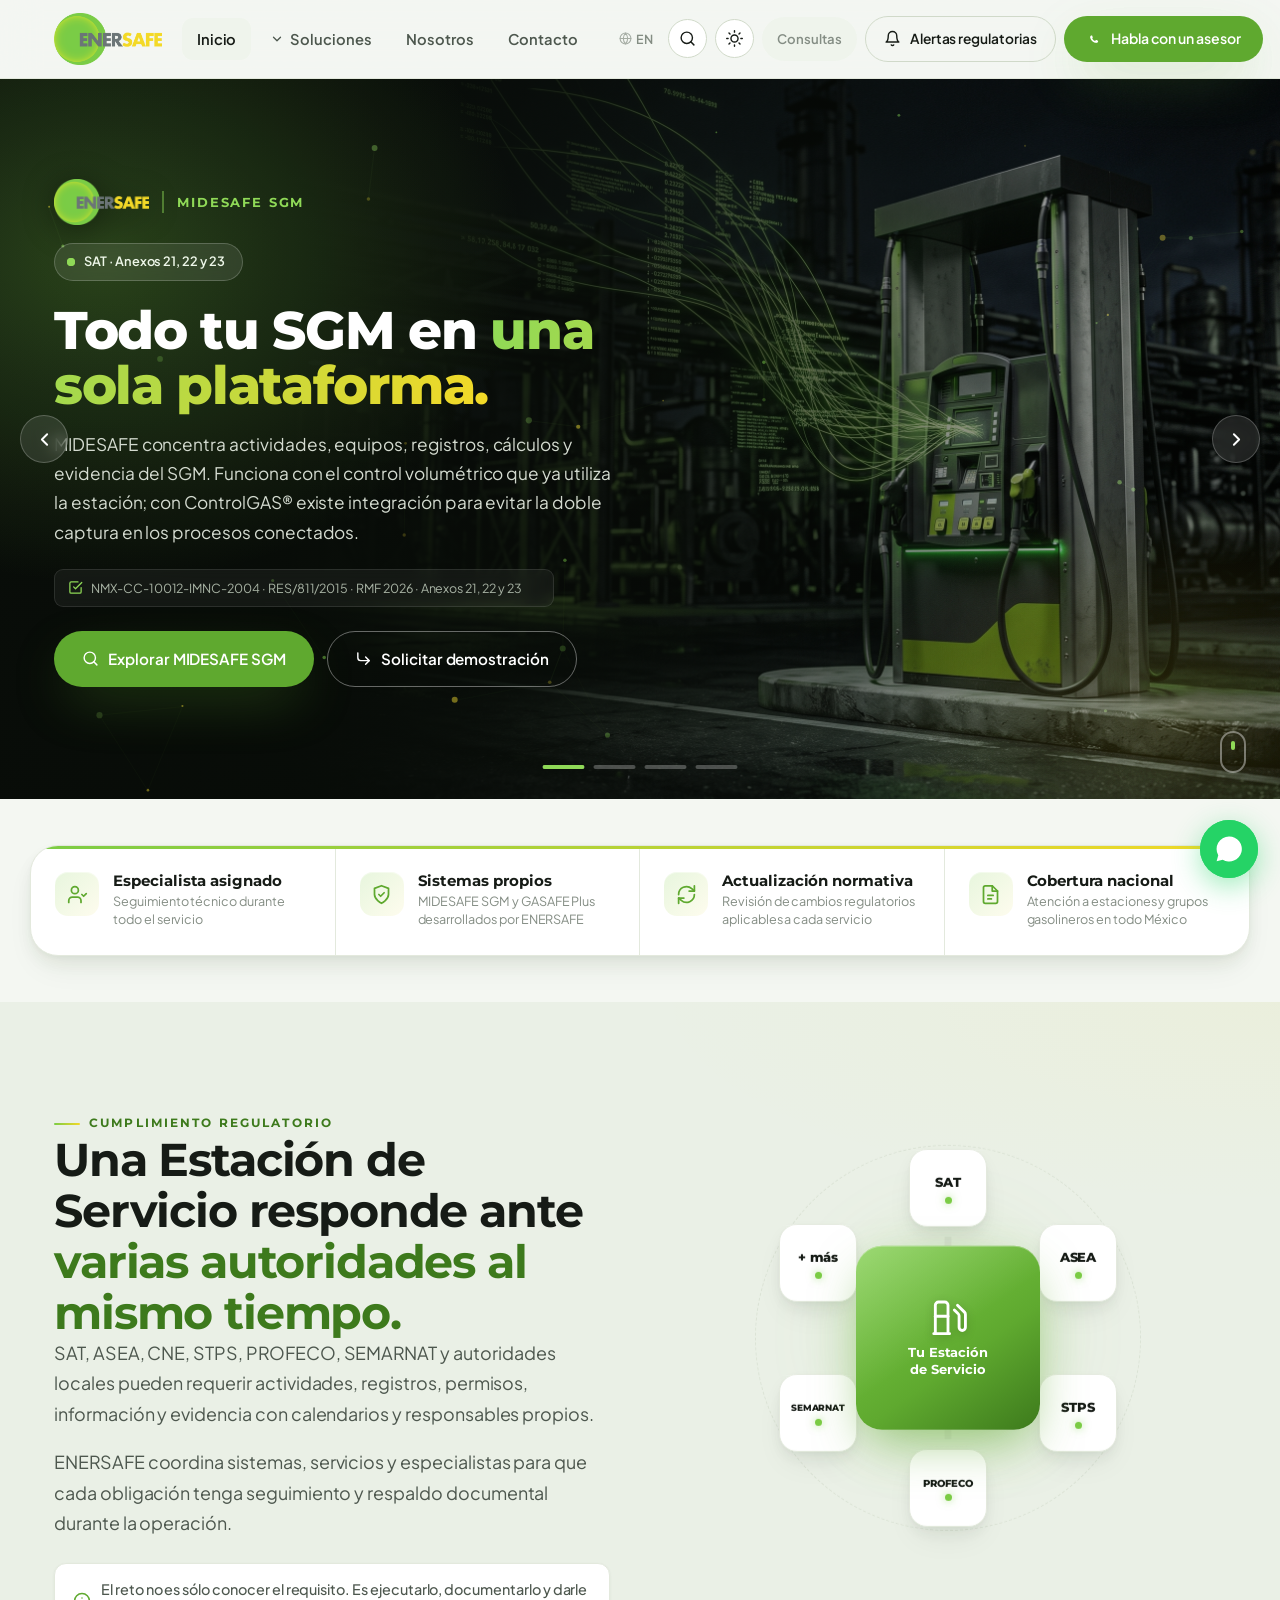
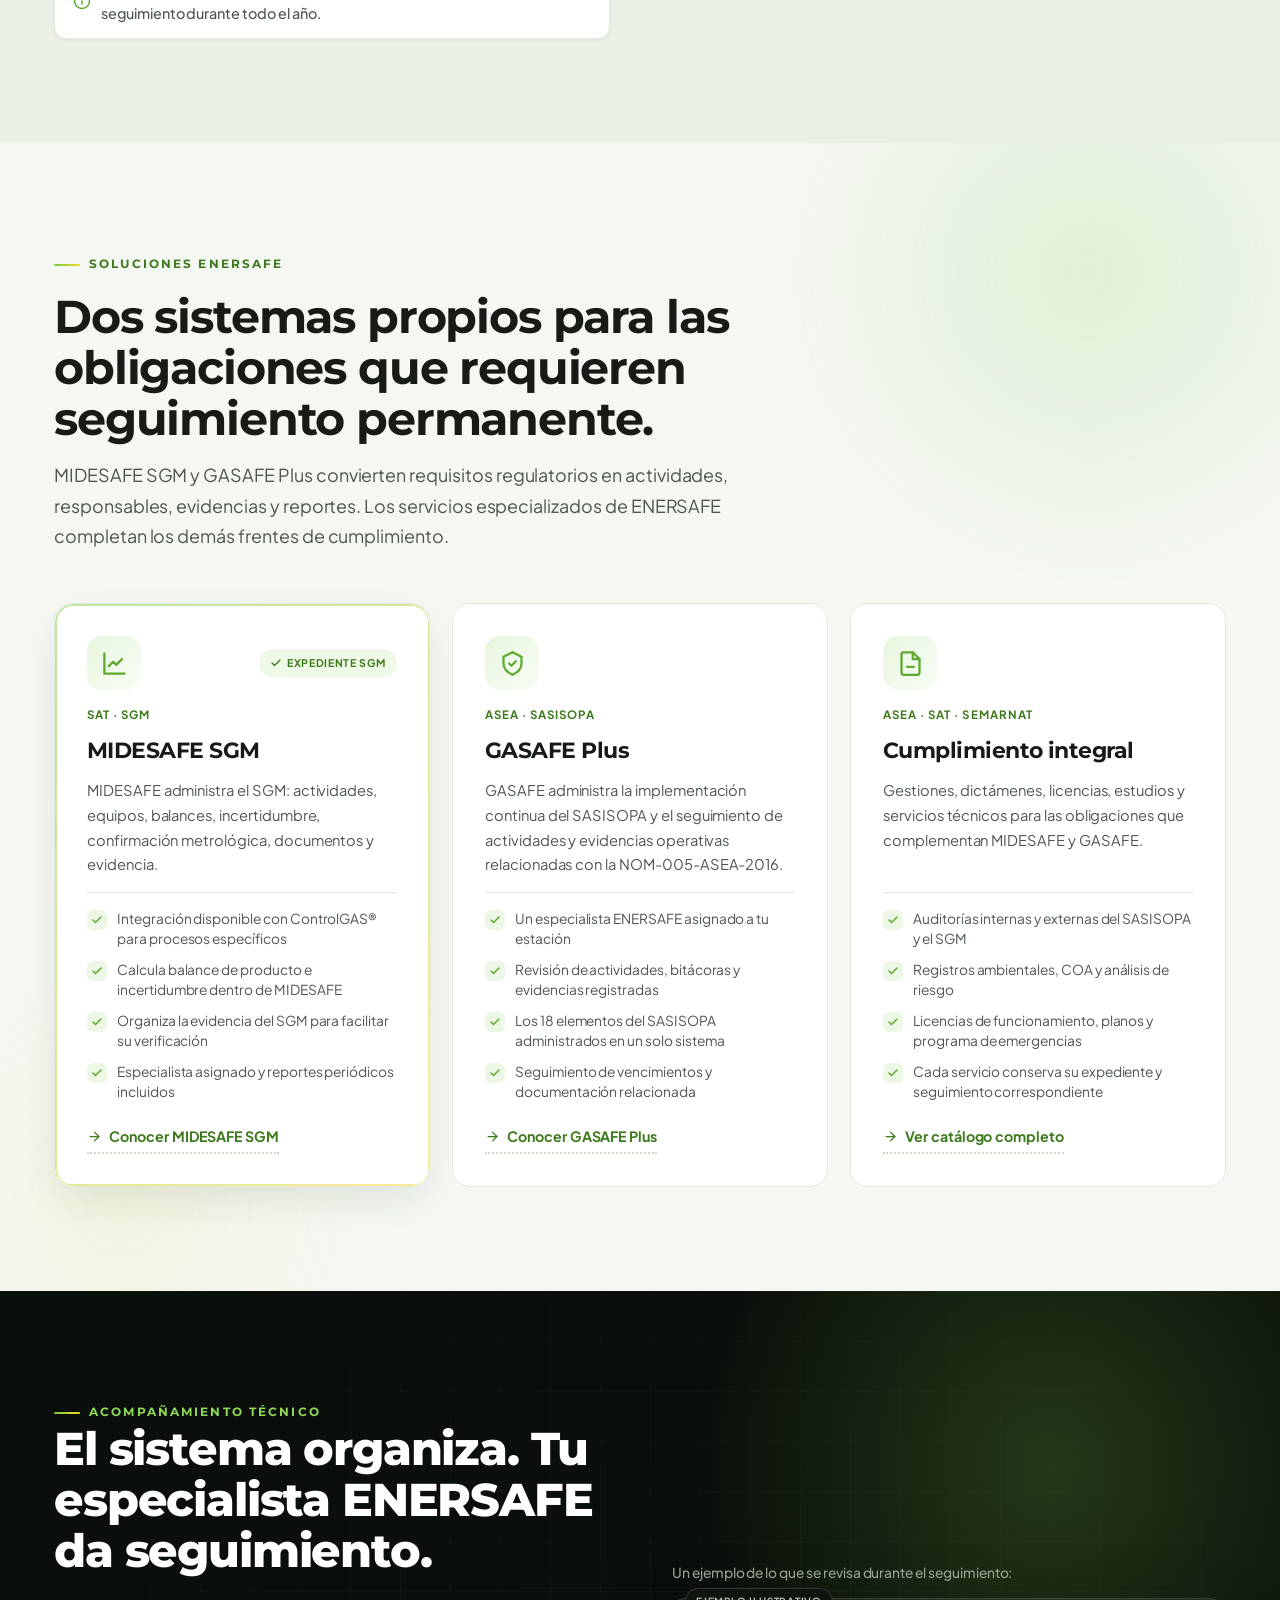
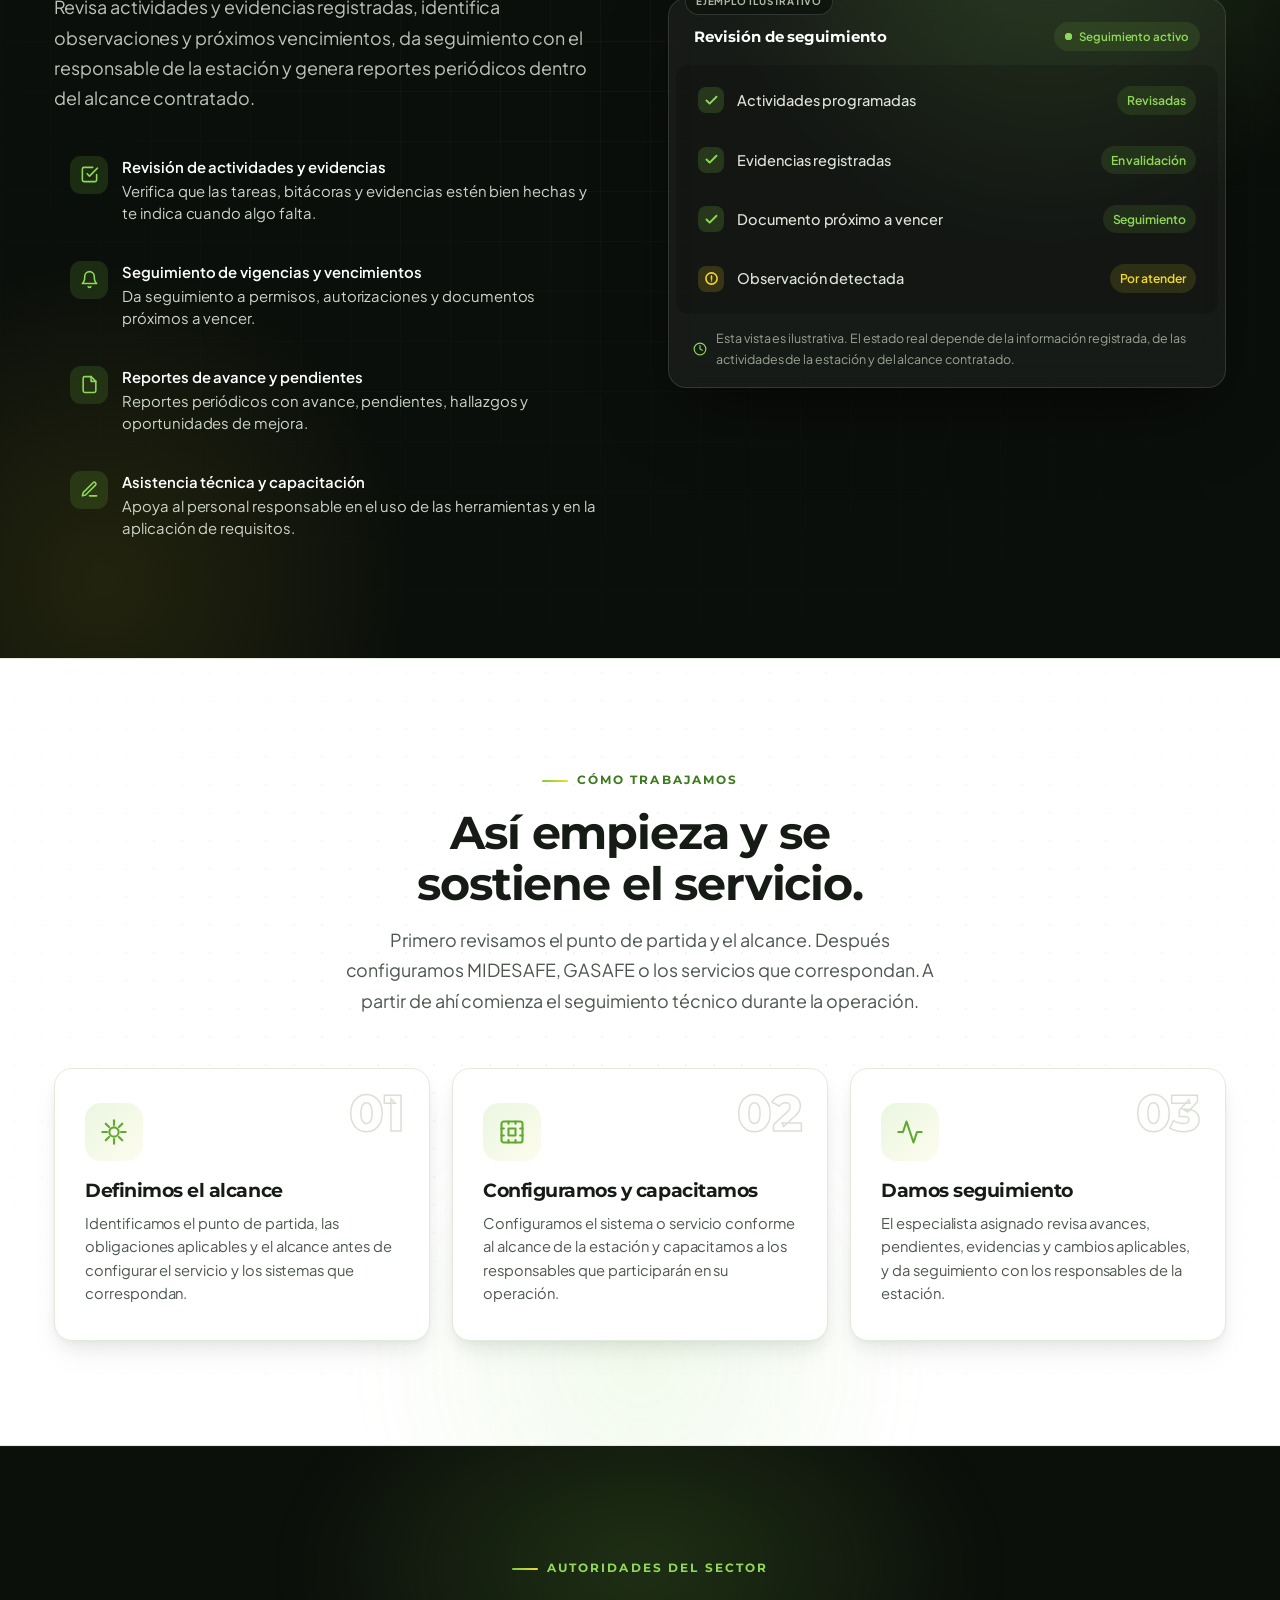
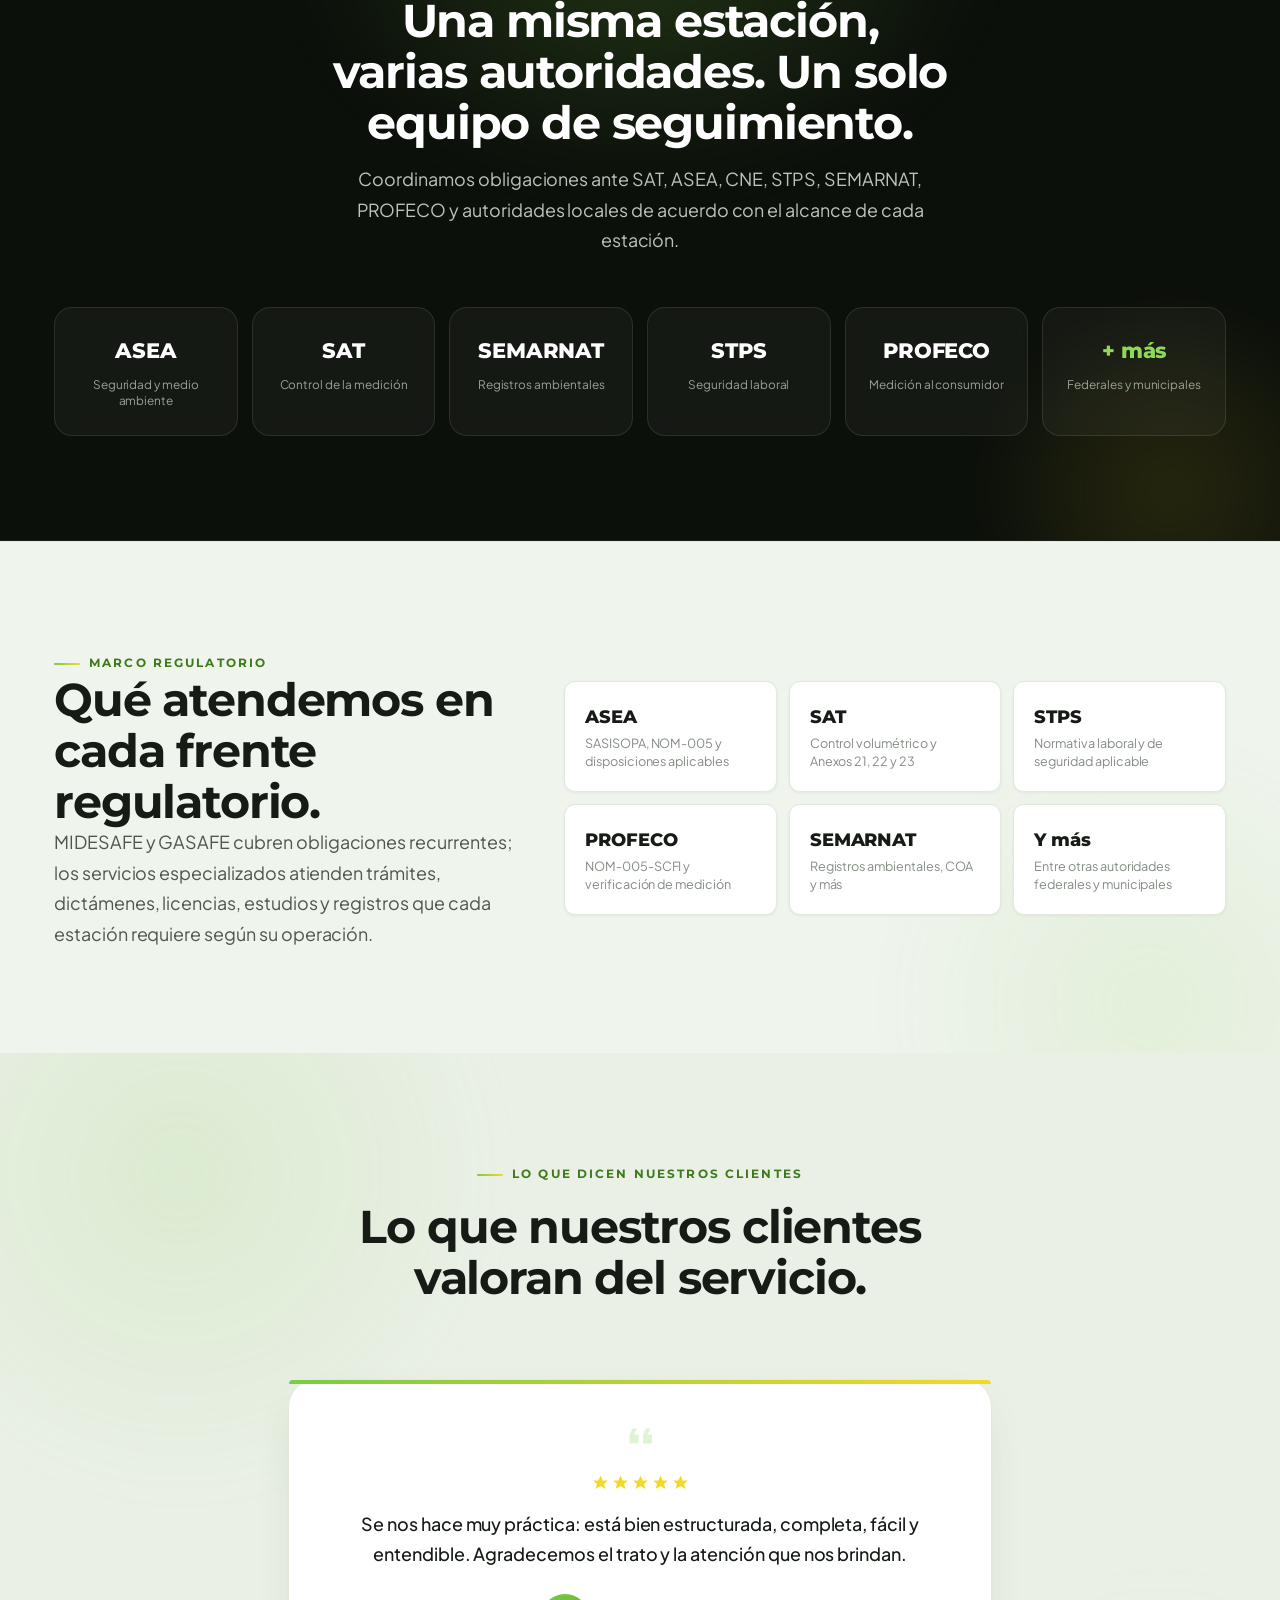
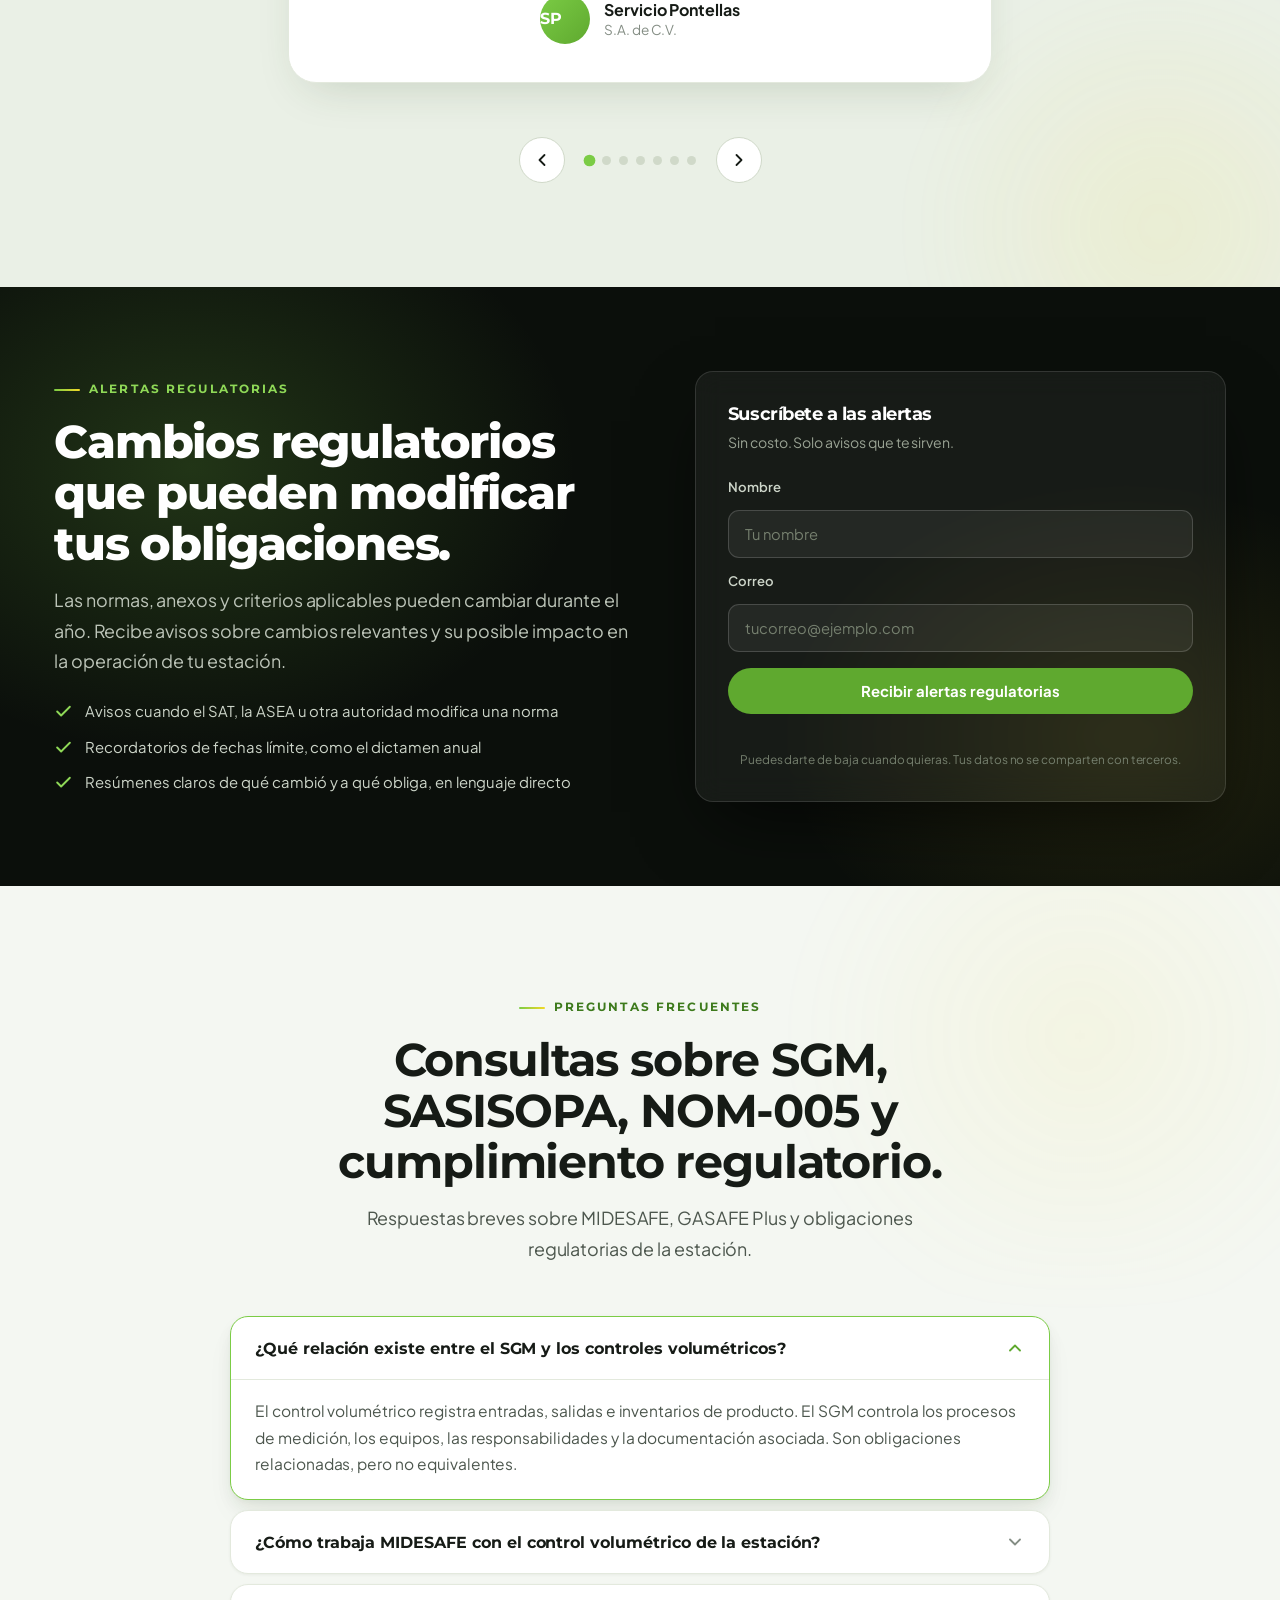
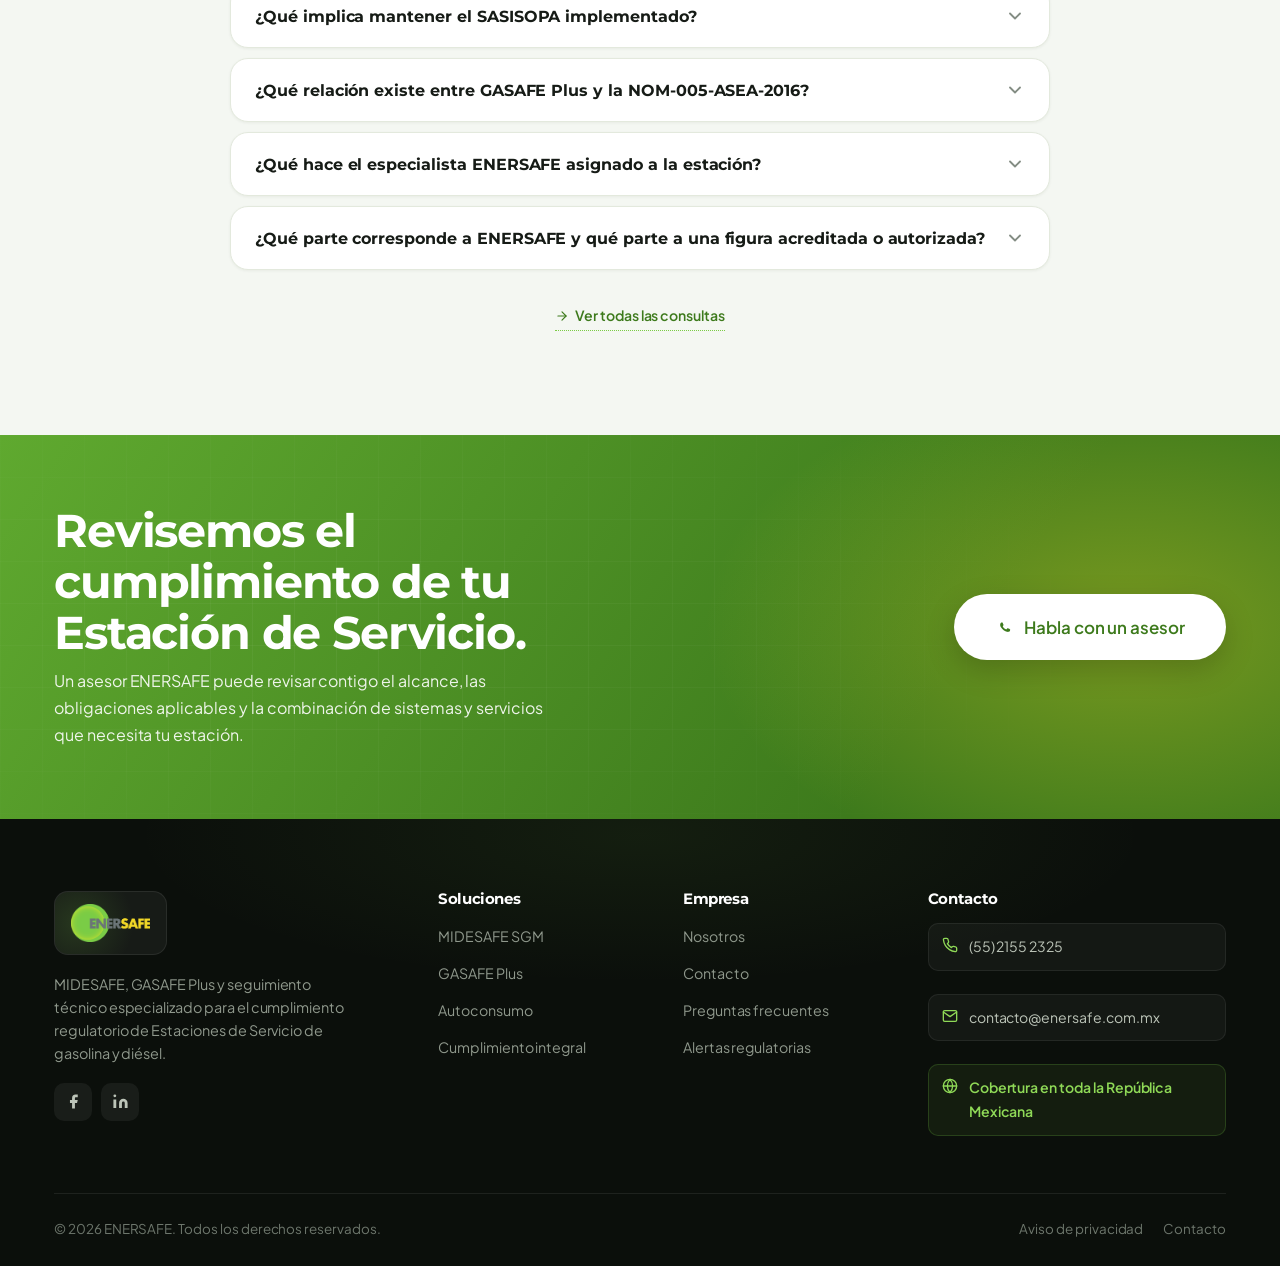
==== commit ca3319ad: "Publish ENERSAFE CEO proposal v3" ====
--- a/index.html
+++ b/index.html
@@ -4,25 +4,25 @@
 <head>
 <meta charset="utf-8"/>
 <meta content="width=device-width, initial-scale=1.0" name="viewport"/>
-<title>ENERSAFE — Cumplimiento regulatorio digital para Estaciones de Servicio</title>
-<meta content="MIDESAFE SGM, GASAFE Plus y servicios especializados para operar y documentar obligaciones regulatorias de Estaciones de Servicio, con seguimiento técnico ENERSAFE." name="description"/>
+<title>ENERSAFE — Cumplimiento regulatorio para Estaciones de Servicio</title>
+<meta content="MIDESAFE SGM, GASAFE Plus, especialistas asignados y servicios técnicos para operar y documentar el cumplimiento regulatorio de Estaciones de Servicio." name="description"/>
 <link href="favicon.png" rel="icon" type="image/png"/>
 <link href="https://enersafe.com.mx/" rel="canonical"/>
 <meta content="website" property="og:type"/>
 <meta content="https://enersafe.com.mx/" property="og:url"/>
-<meta content="ENERSAFE — Cumplimiento digital para Estaciones de Servicio" property="og:title"/>
-<meta content="Sistemas digitales y acompañamiento técnico especializado para el cumplimiento regulatorio de Estaciones de Servicio ante SAT, ASEA, STPS, PROFECO y SEMARNAT." property="og:description"/>
+<meta content="ENERSAFE — Cumplimiento regulatorio para Estaciones de Servicio" property="og:title"/>
+<meta content="MIDESAFE SGM, GASAFE Plus y especialistas ENERSAFE para dar seguimiento al cumplimiento regulatorio de Estaciones de Servicio." property="og:description"/>
 <meta content="https://enersafe.com.mx/assets/og/enersafe-og.jpg" property="og:image"/>
 <meta content="1200" property="og:image:width"/>
 <meta content="630" property="og:image:height"/>
 <meta content="es_MX" property="og:locale"/>
 <meta content="ENERSAFE" property="og:site_name"/>
 <meta content="summary_large_image" name="twitter:card"/>
-<meta content="ENERSAFE — Cumplimiento digital para Estaciones de Servicio" name="twitter:title"/>
-<meta content="Sistemas digitales y acompañamiento técnico para el cumplimiento regulatorio de Estaciones de Servicio ante SAT, ASEA y más." name="twitter:description"/>
+<meta content="ENERSAFE — Cumplimiento regulatorio para Estaciones de Servicio" name="twitter:title"/>
+<meta content="MIDESAFE SGM, GASAFE Plus y seguimiento técnico especializado para Estaciones de Servicio." name="twitter:description"/>
 <meta content="https://enersafe.com.mx/assets/og/enersafe-og.jpg" name="twitter:image"/>
 <script type="application/ld+json">
-{"@context":"https://schema.org","@graph":[{"@type":"Organization","@id":"https://enersafe.com.mx/#organization","name":"ENERSAFE","url":"https://enersafe.com.mx","logo":{"@type":"ImageObject","url":"https://enersafe.com.mx/assets/enersafe-logo.png"},"telephone":"+52-55-2155-2325","email":"contacto@enersafe.com.mx"},{"@type":"WebSite","@id":"https://enersafe.com.mx/#website","url":"https://enersafe.com.mx","name":"ENERSAFE","publisher":{"@id":"https://enersafe.com.mx/#organization"}},{"@type":"WebPage","@id":"https://enersafe.com.mx/#webpage","url":"https://enersafe.com.mx/","name":"ENERSAFE — Cumplimiento regulatorio digital para Estaciones de Servicio","description":"MIDESAFE SGM, GASAFE Plus y servicios especializados para operar y documentar obligaciones regulatorias de Estaciones de Servicio con seguimiento técnico especializado.","isPartOf":{"@id":"https://enersafe.com.mx/#website"}}]}
+{"@context":"https://schema.org","@graph":[{"@type":"Organization","@id":"https://enersafe.com.mx/#organization","name":"ENERSAFE","url":"https://enersafe.com.mx","logo":{"@type":"ImageObject","url":"https://enersafe.com.mx/assets/enersafe-logo.png"},"telephone":"+52-55-2155-2325","email":"contacto@enersafe.com.mx"},{"@type":"WebSite","@id":"https://enersafe.com.mx/#website","url":"https://enersafe.com.mx","name":"ENERSAFE","publisher":{"@id":"https://enersafe.com.mx/#organization"}},{"@type":"WebPage","@id":"https://enersafe.com.mx/#webpage","url":"https://enersafe.com.mx/","name":"ENERSAFE — Cumplimiento regulatorio para Estaciones de Servicio","description":"MIDESAFE SGM, GASAFE Plus y servicios especializados para operar y documentar obligaciones regulatorias de Estaciones de Servicio con seguimiento técnico especializado.","isPartOf":{"@id":"https://enersafe.com.mx/#website"}}]}
 </script>
 <link href="https://fonts.googleapis.com" rel="preconnect"/>
 <link crossorigin="" href="https://fonts.gstatic.com" rel="preconnect"/>
@@ -116,8 +116,8 @@
 <div class="slide-inner"><div class="slide-content">
 <div class="slide-logo"><img alt="ENERSAFE" src="assets/enersafe-logo.png"/><span class="sub">MIDESAFE SGM</span></div>
 <div class="slide-badge"><span class="pulse"></span> SAT · Anexos 21, 22 y 23</div>
-<h1 data-en="Digital SGM management for &lt;span class='hl'&gt;SAT compliance.&lt;/span&gt;" data-es="Gestión digital del SGM para el &lt;span class='hl'&gt;cumplimiento SAT.&lt;/span&gt;">Gestión digital del SGM para el <span class="hl">cumplimiento SAT.</span></h1>
-<p class="lead" data-en="MIDESAFE organizes SGM activities, records, calculations and evidence. It works with different volumetric-control systems and offers a specific integration with ControlGAS®." data-es="MIDESAFE organiza actividades, registros, cálculos y evidencia del SGM. Trabaja con distintos sistemas de control volumétrico y cuenta con integración específica con ControlGAS®.">MIDESAFE organiza actividades, registros, cálculos y evidencia del SGM. Trabaja con distintos sistemas de control volumétrico y cuenta con integración específica con ControlGAS®.</p>
+<h1 data-en='Your entire SGM in &lt;span class="hl"&gt;one platform.&lt;/span&gt;' data-es='Todo tu SGM en &lt;span class="hl"&gt;una sola plataforma.&lt;/span&gt;'>Todo tu SGM en <span class="hl">una sola plataforma.</span></h1>
+<p class="lead" data-en="MIDESAFE brings together SGM activities, equipment, records, calculations and evidence. It works with the volumetric-control system already used by the station; with ControlGAS®, integration can avoid duplicate entry in connected processes." data-es="MIDESAFE concentra actividades, equipos, registros, cálculos y evidencia del SGM. Funciona con el control volumétrico que ya utiliza la estación; con ControlGAS® existe integración para evitar la doble captura en los procesos conectados.">MIDESAFE concentra actividades, equipos, registros, cálculos y evidencia del SGM. Funciona con el control volumétrico que ya utiliza la estación; con ControlGAS® existe integración para evitar la doble captura en los procesos conectados.</p>
 <div class="slide-norm"><svg fill="none" stroke="currentColor" stroke-linecap="round" stroke-linejoin="round" stroke-width="2" viewbox="0 0 24 24"><path d="M9 11l3 3L22 4"></path><path d="M21 12v7a2 2 0 0 1-2 2H5a2 2 0 0 1-2-2V5a2 2 0 0 1 2-2h11"></path></svg> <span data-en="NMX-CC-10012-IMNC-2004 · RES/811/2015 · 2026 RMF · Annexes 21, 22 and 23" data-es="NMX-CC-10012-IMNC-2004 · RES/811/2015 · RMF 2026 · Anexos 21, 22 y 23">NMX-CC-10012-IMNC-2004 · RES/811/2015 · RMF 2026 · Anexos 21, 22 y 23</span></div>
 <div class="slide-actions">
 <a class="btn btn-primary" data-en="Explore MIDESAFE SGM" data-es="Explorar MIDESAFE SGM" href="midesafe-sgm.html"><svg fill="none" stroke="currentColor" stroke-linecap="round" stroke-linejoin="round" stroke-width="2" viewbox="0 0 24 24"><circle cx="11" cy="11" r="8"></circle><line x1="21" x2="16.65" y1="21" y2="16.65"></line></svg> Explorar MIDESAFE SGM</a>
@@ -133,8 +133,8 @@
 <div class="slide-inner"><div class="slide-content">
 <div class="slide-logo"><img alt="ENERSAFE" src="assets/enersafe-logo.png"/><span class="sub">GASAFE Plus</span></div>
 <div class="slide-badge"><span class="pulse"></span> ASEA · SASISOPA + NOM-005</div>
-<h1 data-en="SASISOPA and NOM-005 with &lt;span class='hl'&gt;continuous follow-up.&lt;/span&gt;" data-es="SASISOPA y NOM-005 con &lt;span class='hl'&gt;seguimiento continuo.&lt;/span&gt;">SASISOPA y NOM-005 con <span class="hl">seguimiento continuo.</span></h1>
-<p class="lead" data-en="GASAFE Plus organizes continuous SASISOPA implementation and the follow-up of operational activities and evidence related to NOM-005-ASEA-2016, with an assigned ENERSAFE specialist." data-es="GASAFE Plus organiza la implementación continua del SASISOPA y el seguimiento de actividades y evidencias operativas relacionadas con la NOM-005-ASEA-2016, con un especialista ENERSAFE asignado.">GASAFE Plus organiza la implementación continua del SASISOPA y el seguimiento de actividades y evidencias operativas relacionadas con la NOM-005-ASEA-2016, con un especialista ENERSAFE asignado.</p>
+<h1 data-en='SASISOPA and NOM-005 &lt;span class="hl"&gt;in operation.&lt;/span&gt;' data-es='SASISOPA y NOM-005 &lt;span class="hl"&gt;en operación.&lt;/span&gt;'>SASISOPA y NOM-005 <span class="hl">en operación.</span></h1>
+<p class="lead" data-en="GASAFE Plus organizes continuous SASISOPA implementation and the follow-up of NOM-005-ASEA-2016 activities and evidence. Each station has an assigned ENERSAFE specialist." data-es="GASAFE Plus organiza la implementación continua del SASISOPA y el seguimiento de actividades y evidencias de la NOM-005-ASEA-2016. Cada estación cuenta con un especialista ENERSAFE asignado.">GASAFE Plus organiza la implementación continua del SASISOPA y el seguimiento de actividades y evidencias de la NOM-005-ASEA-2016. Cada estación cuenta con un especialista ENERSAFE asignado.</p>
 <div class="slide-actions">
 <a class="btn btn-primary" data-en="Explore GASAFE Plus" data-es="Explorar GASAFE Plus" href="gasafe-plus.html"><svg fill="none" stroke="currentColor" stroke-linecap="round" stroke-linejoin="round" stroke-width="2" viewbox="0 0 24 24"><path d="M12 2l8 4v6c0 5-3.5 8-8 10-4.5-2-8-5-8-10V6l8-4z"></path><path d="M9 12l2 2 4-4"></path></svg> Explorar GASAFE Plus</a>
 <a class="btn btn-secondary" data-en="Request a demo" data-es="Solicitar demostración" href="https://wa.me/525610360614" rel="noopener" target="_blank"><svg fill="none" stroke="currentColor" stroke-linecap="round" stroke-linejoin="round" stroke-width="2" viewbox="0 0 24 24"><path d="M15 10l5 5-5 5"></path><path d="M4 4v7a4 4 0 0 0 4 4h12"></path></svg> Solicitar demostración</a>
@@ -149,8 +149,8 @@
 <div class="slide-inner"><div class="slide-content">
 <div class="slide-logo"><img alt="ENERSAFE" src="assets/enersafe-logo.png"/><span class="sub">MIDESAFE · Autoconsumo</span></div>
 <div class="slide-badge"><span class="pulse"></span> SAT · Autoconsumo</div>
-<h1 data-en="SGM management for &lt;span class='hl'&gt;self-consumption facilities.&lt;/span&gt;" data-es="Gestión del SGM para &lt;span class='hl'&gt;instalaciones de autoconsumo.&lt;/span&gt;">Gestión del SGM para <span class="hl">instalaciones de autoconsumo.</span></h1>
-<p class="lead" data-en="MIDESAFE applies the same SGM management to self-consumption facilities: activities, measurement, calculations, evidence and technical follow-up in one environment." data-es="MIDESAFE aplica la misma gestión del SGM a instalaciones de autoconsumo: actividades, medición, cálculos, evidencia y seguimiento técnico en un solo entorno.">MIDESAFE aplica la misma gestión del SGM a instalaciones de autoconsumo: actividades, medición, cálculos, evidencia y seguimiento técnico en un solo entorno.</p>
+<h1 data-en='MIDESAFE SGM for &lt;span class="hl"&gt;self-consumption.&lt;/span&gt;' data-es='MIDESAFE SGM para &lt;span class="hl"&gt;autoconsumo.&lt;/span&gt;'>MIDESAFE SGM para <span class="hl">autoconsumo.</span></h1>
+<p class="lead" data-en="The same MIDESAFE SGM management, applied to self-consumption facilities: activities, measurement, calculations, evidence and specialized technical follow-up." data-es="La misma gestión del SGM de MIDESAFE, aplicada a instalaciones de autoconsumo: actividades, medición, cálculos, evidencia y seguimiento técnico especializado.">La misma gestión del SGM de MIDESAFE, aplicada a instalaciones de autoconsumo: actividades, medición, cálculos, evidencia y seguimiento técnico especializado.</p>
 <div class="slide-actions">
 <a class="btn btn-primary" data-en="Discover Self-consumption" data-es="Conocer Autoconsumo" href="autoconsumo.html"><svg fill="none" stroke="currentColor" stroke-linecap="round" stroke-linejoin="round" stroke-width="2" viewbox="0 0 24 24"><path d="M14 16V4a2 2 0 0 0-2-2H4a2 2 0 0 0-2 2v11a1 1 0 0 0 1 1h2"></path><path d="M14 9h4l4 4v3a1 1 0 0 1-1 1h-1"></path><circle cx="7.5" cy="17.5" r="2.5"></circle><circle cx="17.5" cy="17.5" r="2.5"></circle></svg> Conocer Autoconsumo</a>
 <a class="btn btn-secondary" data-en="Request info" data-es="Solicitar información" href="https://wa.me/525610360614" rel="noopener" target="_blank"><svg fill="none" stroke="currentColor" stroke-linecap="round" stroke-linejoin="round" stroke-width="2" viewbox="0 0 24 24"><circle cx="12" cy="12" r="10"></circle><path d="M12 16v-4"></path><path d="M12 8h.01"></path></svg> Solicitar información</a>
@@ -164,8 +164,8 @@
 <div class="slide-mesh"></div>
 <div class="slide-inner"><div class="slide-content">
 <div class="slide-badge soon"><span class="pulse"></span> <span data-en="Integrated compliance" data-es="Cumplimiento integral">Cumplimiento integral</span></div>
-<h1 data-en="One team to &lt;span class='hl'&gt;coordinate regulatory compliance.&lt;/span&gt;" data-es="Un solo equipo para &lt;span class='hl'&gt;coordinar el cumplimiento regulatorio.&lt;/span&gt;">Un solo equipo para <span class="hl">coordinar el cumplimiento regulatorio.</span></h1>
-<p class="lead" data-en="MIDESAFE, GASAFE Plus and ENERSAFE's specialized services cover different regulatory fronts for one or several service stations, with coordinated information and follow-up." data-es="MIDESAFE, GASAFE Plus y los servicios especializados de ENERSAFE cubren distintos frentes regulatorios de una o varias Estaciones de Servicio, con información y seguimiento coordinados.">MIDESAFE, GASAFE Plus y los servicios especializados de ENERSAFE cubren distintos frentes regulatorios de una o varias Estaciones de Servicio, con información y seguimiento coordinados.</p>
+<h1 data-en='Regulatory compliance &lt;span class="hl"&gt;coordinated by ENERSAFE.&lt;/span&gt;' data-es='Cumplimiento regulatorio &lt;span class="hl"&gt;coordinado por ENERSAFE.&lt;/span&gt;'>Cumplimiento regulatorio <span class="hl">coordinado por ENERSAFE.</span></h1>
+<p class="lead" data-en="MIDESAFE and GASAFE cover the two main digital compliance fronts. ENERSAFE specialized services complement other obligations before federal, state and municipal authorities." data-es="MIDESAFE y GASAFE cubren los dos frentes digitales principales. Los servicios especializados de ENERSAFE complementan las demás obligaciones ante autoridades federales, estatales y municipales.">MIDESAFE y GASAFE cubren los dos frentes digitales principales. Los servicios especializados de ENERSAFE complementan las demás obligaciones ante autoridades federales, estatales y municipales.</p>
 <div class="slide-actions">
 <a class="btn btn-ghost" data-en="Explore services" data-es="Conocer servicios" href="servicios.html">Conocer servicios</a>
 </div>
@@ -185,19 +185,19 @@
 <div class="trust-grid">
 <div class="trust-cell">
 <span class="tc-ic"><svg fill="none" stroke="currentColor" stroke-linecap="round" stroke-linejoin="round" stroke-width="2" viewbox="0 0 24 24"><path d="M16 21v-2a4 4 0 0 0-4-4H6a4 4 0 0 0-4 4v2"></path><circle cx="9" cy="7" r="4"></circle><path d="M22 11l-3 3-2-2"></path></svg></span>
-<span class="tc-tx"><span class="tc-t" data-en="Assigned specialist" data-es="Especialista asignado">Especialista asignado</span><span class="tc-d" data-en="Technical follow-up specific to each station" data-es="Seguimiento técnico específico para cada estación">Seguimiento técnico específico para cada estación</span></span>
+<span class="tc-tx"><span class="tc-t" data-en="Assigned specialist" data-es="Especialista asignado">Especialista asignado</span><span class="tc-d" data-en="Technical follow-up throughout the service" data-es="Seguimiento técnico durante todo el servicio">Seguimiento técnico durante todo el servicio</span></span>
 </div>
 <div class="trust-cell">
 <span class="tc-ic"><svg fill="none" stroke="currentColor" stroke-linecap="round" stroke-linejoin="round" stroke-width="2" viewbox="0 0 24 24"><path d="M12 22s8-4 8-10V5l-8-3-8 3v7c0 6 8 10 8 10z"></path><path d="M9 12l2 2 4-4"></path></svg></span>
-<span class="tc-tx"><span class="tc-t" data-en="Technical backing" data-es="Respaldo técnico">Respaldo técnico</span><span class="tc-d" data-en="Specialists in hydrocarbon-sector regulation" data-es="Especialistas en la regulación del sector hidrocarburos">Especialistas en la regulación del sector hidrocarburos</span></span>
+<span class="tc-tx"><span class="tc-t" data-en="Proprietary systems" data-es="Sistemas propios">Sistemas propios</span><span class="tc-d" data-en="MIDESAFE SGM and GASAFE Plus developed by ENERSAFE" data-es="MIDESAFE SGM y GASAFE Plus desarrollados por ENERSAFE">MIDESAFE SGM y GASAFE Plus desarrollados por ENERSAFE</span></span>
 </div>
 <div class="trust-cell">
 <span class="tc-ic"><svg fill="none" stroke="currentColor" stroke-linecap="round" stroke-linejoin="round" stroke-width="2" viewbox="0 0 24 24"><path d="M21 2v6h-6"></path><path d="M3 12a9 9 0 0 1 15-6.7L21 8"></path><path d="M3 22v-6h6"></path><path d="M21 12a9 9 0 0 1-15 6.7L3 16"></path></svg></span>
-<span class="tc-tx"><span class="tc-t" data-en="Regulatory updates" data-es="Actualización normativa">Actualización normativa</span><span class="tc-d" data-en="Tools and criteria updated when applicable rules change" data-es="Herramientas y criterios actualizados ante cambios aplicables">Herramientas y criterios actualizados ante cambios aplicables</span></span>
+<span class="tc-tx"><span class="tc-t" data-en="Regulatory updates" data-es="Actualización normativa">Actualización normativa</span><span class="tc-d" data-en="Review of regulatory changes applicable to each service" data-es="Revisión de cambios regulatorios aplicables a cada servicio">Revisión de cambios regulatorios aplicables a cada servicio</span></span>
 </div>
 <div class="trust-cell">
 <span class="tc-ic"><svg fill="none" stroke="currentColor" stroke-linecap="round" stroke-linejoin="round" stroke-width="2" viewbox="0 0 24 24"><path d="M14 2H6a2 2 0 0 0-2 2v16a2 2 0 0 0 2 2h12a2 2 0 0 0 2-2V8z"></path><polyline points="14 2 14 8 20 8"></polyline><line x1="9" x2="15" y1="13" y2="13"></line><line x1="9" x2="13" y1="17" y2="17"></line></svg></span>
-<span class="tc-tx"><span class="tc-t" data-en="No scattered paperwork" data-es="Sin papeleo disperso">Sin papeleo disperso</span><span class="tc-d" data-en="All your documentation organized and at hand" data-es="Toda tu documentación ordenada y a la mano">Toda tu documentación ordenada y a la mano</span></span>
+<span class="tc-tx"><span class="tc-t" data-en="Nationwide coverage" data-es="Cobertura nacional">Cobertura nacional</span><span class="tc-d" data-en="Service for stations and fuel groups throughout Mexico" data-es="Atención a estaciones y grupos gasolineros en todo México">Atención a estaciones y grupos gasolineros en todo México</span></span>
 </div>
 </div>
 </div>
@@ -206,13 +206,13 @@
 <div class="wrap">
 <div class="tension-layout">
 <div class="reveal-l">
-<span class="eyebrow" data-en="What your station faces" data-es="Lo que enfrenta tu estación">Lo que enfrenta tu estación</span>
-<h2 data-en="A service station handles &lt;span class='em'&gt;different obligations at the same time.&lt;/span&gt;" data-es="Una Estación de Servicio atiende &lt;span class='em'&gt;obligaciones distintas al mismo tiempo.&lt;/span&gt;">Una Estación de Servicio atiende <span class="em">obligaciones distintas al mismo tiempo.</span></h2>
-<p class="lead" data-en="The SAT requires measurement control. ASEA requires safety and environment. STPS, PROFECO and others each require their own. Each with its own formats, deadlines and inspections." data-es="El SAT pide control de la medición. La ASEA pide seguridad y medio ambiente. La STPS, PROFECO y otras dependencias piden lo suyo. Cada una con sus formatos, sus plazos y sus verificaciones.">El SAT pide control de la medición. La ASEA pide seguridad y medio ambiente. La STPS, PROFECO y otras dependencias piden lo suyo. Cada una con sus formatos, sus plazos y sus verificaciones.</p>
-<p class="lead" data-en="ENERSAFE exists so all of that stops being a scattered burden and becomes one orderly system, always current and easy to prove." data-es="ENERSAFE existe para que todo eso deje de ser una carga dispersa y se vuelva un sistema ordenado, al corriente y fácil de demostrar." style="margin-bottom:24px">ENERSAFE existe para que todo eso deje de ser una carga dispersa y se vuelva un sistema ordenado, al corriente y fácil de demostrar.</p>
+<span class="eyebrow" data-en="Regulatory compliance" data-es="Cumplimiento regulatorio">Cumplimiento regulatorio</span>
+<h2 data-en="A service station answers to &lt;span class='em'&gt;several authorities at the same time.&lt;/span&gt;" data-es="Una Estación de Servicio responde ante &lt;span class='em'&gt;varias autoridades al mismo tiempo.&lt;/span&gt;">Una Estación de Servicio responde ante <span class="em">varias autoridades al mismo tiempo.</span></h2>
+<p class="lead" data-en="SAT, ASEA, CNE, STPS, PROFECO, SEMARNAT and local authorities may require activities, records, permits, information and evidence with their own schedules and responsible parties." data-es="SAT, ASEA, CNE, STPS, PROFECO, SEMARNAT y autoridades locales pueden requerir actividades, registros, permisos, información y evidencia con calendarios y responsables propios.">SAT, ASEA, CNE, STPS, PROFECO, SEMARNAT y autoridades locales pueden requerir actividades, registros, permisos, información y evidencia con calendarios y responsables propios.</p>
+<p class="lead" data-en="ENERSAFE coordinates systems, services and specialists so each obligation has follow-up and documentary support throughout operation." data-es="ENERSAFE coordina sistemas, servicios y especialistas para que cada obligación tenga seguimiento y respaldo documental durante la operación." style="margin-bottom:24px">ENERSAFE coordina sistemas, servicios y especialistas para que cada obligación tenga seguimiento y respaldo documental durante la operación.</p>
 <div class="tension-note">
 <svg fill="none" stroke="currentColor" stroke-linecap="round" stroke-linejoin="round" stroke-width="2" viewbox="0 0 24 24"><circle cx="12" cy="12" r="10"></circle><path d="M12 16v-4"></path><path d="M12 8h.01"></path></svg>
-<span data-en="The problem isn't knowing what's required. It's keeping it all current, without depending on one person." data-es="El problema no es saber qué piden. Es mantenerlo todo al día, sin depender de una sola persona.">El problema no es saber qué piden. Es mantenerlo todo al día, sin depender de una sola persona.</span>
+<span data-en="The challenge is not only knowing the requirement. It is executing it, documenting it and following it up throughout the year." data-es="El reto no es sólo conocer el requisito. Es ejecutarlo, documentarlo y darle seguimiento durante todo el año.">El reto no es sólo conocer el requisito. Es ejecutarlo, documentarlo y darle seguimiento durante todo el año.</span>
 </div>
 </div>
 <div class="reveal-r" data-delay="1">
@@ -249,8 +249,8 @@
 <div class="wrap">
 <div class="section-head reveal">
 <span class="eyebrow" data-en="ENERSAFE Solutions" data-es="Soluciones ENERSAFE">Soluciones ENERSAFE</span>
-<h2 data-en="Two proprietary digital systems and specialized services for specific regulatory obligations." data-es="Dos sistemas digitales propios y servicios especializados para operar obligaciones específicas.">Dos sistemas digitales propios y servicios especializados para operar obligaciones específicas.</h2>
-<p class="lead" data-en="Each tool runs continuously, accompanied by an engineer specialized in sector compliance. No additional staff required." data-es="MIDESAFE y GASAFE Plus operan con asistencia y seguimiento técnico de ENERSAFE. Cada sistema tiene un alcance regulatorio específico.">MIDESAFE y GASAFE Plus operan con asistencia y seguimiento técnico de ENERSAFE. Cada sistema tiene un alcance regulatorio específico.</p>
+<h2 data-en="Two proprietary systems for obligations that require ongoing follow-up." data-es="Dos sistemas propios para las obligaciones que requieren seguimiento permanente.">Dos sistemas propios para las obligaciones que requieren seguimiento permanente.</h2>
+<p class="lead" data-en="MIDESAFE SGM and GASAFE Plus turn regulatory requirements into activities, responsible parties, evidence and reports. ENERSAFE specialized services cover the remaining compliance needs." data-es="MIDESAFE SGM y GASAFE Plus convierten requisitos regulatorios en actividades, responsables, evidencias y reportes. Los servicios especializados de ENERSAFE completan los demás frentes de cumplimiento.">MIDESAFE SGM y GASAFE Plus convierten requisitos regulatorios en actividades, responsables, evidencias y reportes. Los servicios especializados de ENERSAFE completan los demás frentes de cumplimiento.</p>
 </div>
 <div class="cards">
 <!-- MIDESAFE (destacada) -->
@@ -261,9 +261,9 @@
 </div>
 <span class="pc-tag">SAT · SGM</span>
 <h3>MIDESAFE SGM</h3>
-<p data-en="The Measurement Management System compliant with NMX-CC-10012-IMNC-2004 and SAT Annexes 21, 22 and 23." data-es="Gestión digital del SGM considerando la NMX-CC-10012-IMNC-2004, la RES/811/2015 y las disposiciones fiscales aplicables a controles volumétricos.">Gestión digital del SGM considerando la NMX-CC-10012-IMNC-2004, la RES/811/2015 y las disposiciones fiscales aplicables a controles volumétricos.</p>
+<p data-en="MIDESAFE manages the SGM: activities, equipment, balances, uncertainty, metrological confirmation, documents and evidence." data-es="MIDESAFE administra el SGM: actividades, equipos, balances, incertidumbre, confirmación metrológica, documentos y evidencia.">MIDESAFE administra el SGM: actividades, equipos, balances, incertidumbre, confirmación metrológica, documentos y evidencia.</p>
 <div class="pc-feats">
-<span><span class="fi"><svg fill="none" stroke="currentColor" stroke-linecap="round" stroke-linejoin="round" stroke-width="3" viewbox="0 0 24 24"><path d="M20 6L9 17l-5-5"></path></svg></span><span data-en="Links to your volumetric control and removes double entry" data-es="Trabaja con distintos controles volumétricos; integración específica con ControlGAS®">Trabaja con distintos controles volumétricos; integración específica con ControlGAS®</span></span>
+<span><span class="fi"><svg fill="none" stroke="currentColor" stroke-linecap="round" stroke-linejoin="round" stroke-width="3" viewbox="0 0 24 24"><path d="M20 6L9 17l-5-5"></path></svg></span><span data-en="ControlGAS® integration available for specific processes" data-es="Integración disponible con ControlGAS® para procesos específicos">Integración disponible con ControlGAS® para procesos específicos</span></span>
 <span><span class="fi"><svg fill="none" stroke="currentColor" stroke-linecap="round" stroke-linejoin="round" stroke-width="3" viewbox="0 0 24 24"><path d="M20 6L9 17l-5-5"></path></svg></span><span data-en="Calculates product balance and uncertainty automatically" data-es="Calcula balance de producto e incertidumbre dentro de MIDESAFE">Calcula balance de producto e incertidumbre dentro de MIDESAFE</span></span>
 <span><span class="fi"><svg fill="none" stroke="currentColor" stroke-linecap="round" stroke-linejoin="round" stroke-width="3" viewbox="0 0 24 24"><path d="M20 6L9 17l-5-5"></path></svg></span><span data-en="Backs the SAT Annual Compliance Certificate" data-es="Organiza la evidencia del SGM para facilitar su verificación">Organiza la evidencia del SGM para facilitar su verificación</span></span>
 <span><span class="fi"><svg fill="none" stroke="currentColor" stroke-linecap="round" stroke-linejoin="round" stroke-width="3" viewbox="0 0 24 24"><path d="M20 6L9 17l-5-5"></path></svg></span><span data-en="Assigned specialist and monthly reports included" data-es="Especialista asignado y reportes periódicos incluidos">Especialista asignado y reportes periódicos incluidos</span></span>
@@ -277,7 +277,7 @@
 </div>
 <span class="pc-tag">ASEA · SASISOPA</span>
 <h3>GASAFE Plus</h3>
-<p data-en="The tool and support to implement SASISOPA and NOM-005-ASEA-2016, day by day." data-es="Sistema digital para la implementación continua del SASISOPA y el seguimiento de actividades y evidencias operativas relacionadas con la NOM-005-ASEA-2016.">Sistema digital para la implementación continua del SASISOPA y el seguimiento de actividades y evidencias operativas relacionadas con la NOM-005-ASEA-2016.</p>
+<p data-en="GASAFE manages ongoing SASISOPA implementation and follow-up of operational activities and evidence related to NOM-005-ASEA-2016." data-es="GASAFE administra la implementación continua del SASISOPA y el seguimiento de actividades y evidencias operativas relacionadas con la NOM-005-ASEA-2016.">GASAFE administra la implementación continua del SASISOPA y el seguimiento de actividades y evidencias operativas relacionadas con la NOM-005-ASEA-2016.</p>
 <div class="pc-feats">
 <span><span class="fi"><svg fill="none" stroke="currentColor" stroke-linecap="round" stroke-linejoin="round" stroke-width="3" viewbox="0 0 24 24"><path d="M20 6L9 17l-5-5"></path></svg></span><span data-en="An ENERSAFE specialist assigned to your station" data-es="Un especialista ENERSAFE asignado a tu estación">Un especialista ENERSAFE asignado a tu estación</span></span>
 <span><span class="fi"><svg fill="none" stroke="currentColor" stroke-linecap="round" stroke-linejoin="round" stroke-width="3" viewbox="0 0 24 24"><path d="M20 6L9 17l-5-5"></path></svg></span><span data-en="Daily review of activities, logs and evidence" data-es="Revisión de actividades, bitácoras y evidencias registradas">Revisión de actividades, bitácoras y evidencias registradas</span></span>
@@ -293,7 +293,7 @@
 </div>
 <span class="pc-tag">ASEA · SAT · SEMARNAT</span>
 <h3 data-en="Full compliance" data-es="Cumplimiento integral">Cumplimiento integral</h3>
-<p data-en="Audits, dictamen processes, environmental registrations, licenses and other filings before federal and municipal authorities." data-es="Auditorías, dictaminaciones, registros ambientales, licencias y demás gestiones ante autoridades federales y municipales.">Auditorías, dictaminaciones, registros ambientales, licencias y demás gestiones ante autoridades federales y municipales.</p>
+<p data-en="Filings, reports, licenses, studies and technical services for obligations that complement MIDESAFE and GASAFE." data-es="Gestiones, dictámenes, licencias, estudios y servicios técnicos para las obligaciones que complementan MIDESAFE y GASAFE.">Gestiones, dictámenes, licencias, estudios y servicios técnicos para las obligaciones que complementan MIDESAFE y GASAFE.</p>
 <div class="pc-feats">
 <span><span class="fi"><svg fill="none" stroke="currentColor" stroke-linecap="round" stroke-linejoin="round" stroke-width="3" viewbox="0 0 24 24"><path d="M20 6L9 17l-5-5"></path></svg></span><span data-en="Internal and external SASISOPA and SGM audits" data-es="Auditorías internas y externas del SASISOPA y el SGM">Auditorías internas y externas del SASISOPA y el SGM</span></span>
 <span><span class="fi"><svg fill="none" stroke="currentColor" stroke-linecap="round" stroke-linejoin="round" stroke-width="3" viewbox="0 0 24 24"><path d="M20 6L9 17l-5-5"></path></svg></span><span data-en="Environmental registrations, COA and risk analysis" data-es="Registros ambientales, COA y análisis de riesgo">Registros ambientales, COA y análisis de riesgo</span></span>
@@ -313,8 +313,8 @@
 <div class="spec-inner">
 <div class="reveal-l">
 <span class="eyebrow light" data-en="Technical support" data-es="Acompañamiento técnico">Acompañamiento técnico</span>
-<h2 data-en="Each station has an assigned ENERSAFE specialist." data-es="Cada estación cuenta con un especialista ENERSAFE asignado.">Cada estación cuenta con un especialista ENERSAFE asignado.</h2>
-<p class="lead" data-en="The specialist reviews recorded activities and evidence, identifies observations and upcoming expirations, follows up with the station's responsible person and issues periodic reports." data-es="Cada Estación de Servicio cuenta con un ingeniero especializado en la regulación del sector, asignado a ella. Conoce su avance a detalle, la revisa cada día y responde con criterio técnico cuando se necesita.">El especialista revisa actividades y evidencias registradas, identifica observaciones y próximos vencimientos, da seguimiento con el responsable de la estación y genera reportes periódicos.</p>
+<h2 data-en="The system organizes. Your ENERSAFE specialist follows up." data-es="El sistema organiza. Tu especialista ENERSAFE da seguimiento.">El sistema organiza. Tu especialista ENERSAFE da seguimiento.</h2>
+<p class="lead" data-en="Reviews recorded activities and evidence, identifies observations and upcoming expirations, follows up with the station's responsible person and issues periodic reports within the contracted scope." data-es="Revisa actividades y evidencias registradas, identifica observaciones y próximos vencimientos, da seguimiento con el responsable de la estación y genera reportes periódicos dentro del alcance contratado.">Revisa actividades y evidencias registradas, identifica observaciones y próximos vencimientos, da seguimiento con el responsable de la estación y genera reportes periódicos dentro del alcance contratado.</p>
 <div class="spec-list">
 <div class="spec-item"><span class="ic"><svg fill="none" stroke="currentColor" stroke-linecap="round" stroke-linejoin="round" stroke-width="2" viewbox="0 0 24 24"><path d="M9 11l3 3L22 4"></path><path d="M21 12v7a2 2 0 0 1-2 2H5a2 2 0 0 1-2-2V5a2 2 0 0 1 2-2h11"></path></svg></span><span class="tx"><b data-en="Activity and evidence review" data-es="Revisión de actividades y evidencias">Revisión de actividades y evidencias</b><span data-en="Reviews recorded information and identifies missing items or observations that require attention." data-es="Verifica que las tareas, bitácoras y evidencias estén bien hechas y te indica cuando algo falta.">Revisa la información registrada e identifica faltantes u observaciones para su atención.</span></span></div>
 <div class="spec-item"><span class="ic"><svg fill="none" stroke="currentColor" stroke-linecap="round" stroke-linejoin="round" stroke-width="2" viewbox="0 0 24 24"><path d="M18 8A6 6 0 0 0 6 8c0 7-3 9-3 9h18s-3-2-3-9"></path><path d="M13.73 21a2 2 0 0 1-3.46 0"></path></svg></span><span class="tx"><b data-en="Validity and expiration follow-up" data-es="Seguimiento de vigencias y vencimientos">Seguimiento de vigencias y vencimientos</b><span data-en="Tracks permits, authorizations and documents approaching expiration." data-es="Da seguimiento a permisos, autorizaciones y documentos próximos a vencer.">Da seguimiento a permisos, autorizaciones y documentos próximos a vencer.</span></span></div>
@@ -323,11 +323,11 @@
 </div>
 </div>
 <div class="reveal-r" data-delay="1">
-<p class="spec-panel-intro" data-en="An example of the follow-up performed by your specialist:" data-es="Una vista del seguimiento que realiza tu especialista:">Una vista del seguimiento que realiza tu especialista:</p>
+<p class="spec-panel-intro" data-en="An example of what is reviewed during follow-up:" data-es="Un ejemplo de lo que se revisa durante el seguimiento:">Un ejemplo de lo que se revisa durante el seguimiento:</p>
 <div class="spec-panel">
-<span class="sp-illus" data-en="Illustrative view" data-es="Vista ilustrativa">Vista ilustrativa</span>
+<span class="sp-illus" data-en="Illustrative example" data-es="Ejemplo ilustrativo">Ejemplo ilustrativo</span>
 <div class="sp-head">
-<span class="t" data-en="Activity follow-up" data-es="Seguimiento de actividades">Seguimiento de actividades</span>
+<span class="t" data-en="Follow-up review" data-es="Revisión de seguimiento">Revisión de seguimiento</span>
 <span class="sp-live"><span class="pulse"></span> <span data-en="Active follow-up" data-es="Seguimiento activo">Seguimiento activo</span></span>
 </div>
 <div class="sp-body">
@@ -336,7 +336,7 @@
 <div class="sp-row"><span class="sp-check ok"><svg fill="none" stroke="currentColor" stroke-linecap="round" stroke-linejoin="round" stroke-width="3" viewbox="0 0 24 24"><path d="M20 6L9 17l-5-5"></path></svg></span><span class="lbl" data-en="Document approaching expiration" data-es="Documento próximo a vencer">Documento próximo a vencer</span><span class="val val-ok" data-en="Follow-up" data-es="Seguimiento">Seguimiento</span></div>
 <div class="sp-row"><span class="sp-check warn"><svg fill="none" stroke="currentColor" stroke-linecap="round" stroke-linejoin="round" stroke-width="2.5" viewbox="0 0 24 24"><circle cx="12" cy="12" r="9"></circle><line x1="12" x2="12" y1="8" y2="13"></line><line x1="12" x2="12" y1="16" y2="16"></line></svg></span><span class="lbl" data-en="Observation identified" data-es="Observación detectada">Observación detectada</span><span class="val val-warn" data-en="Pending action" data-es="Por atender">Por atender</span></div>
 </div>
-<div class="sp-foot"><svg fill="none" stroke="currentColor" stroke-linecap="round" stroke-linejoin="round" stroke-width="2" viewbox="0 0 24 24"><circle cx="12" cy="12" r="10"></circle><polyline points="12 6 12 12 16 14"></polyline></svg> <span data-en="The specialist reviews recorded information, documents observations and follows up with the station's responsible person until they are addressed." data-es="El especialista revisa la información registrada, documenta observaciones y da seguimiento con el responsable de la estación hasta su atención.">El especialista revisa la información registrada, documenta observaciones y da seguimiento con el responsable de la estación hasta su atención.</span></div>
+<div class="sp-foot"><svg fill="none" stroke="currentColor" stroke-linecap="round" stroke-linejoin="round" stroke-width="2" viewbox="0 0 24 24"><circle cx="12" cy="12" r="10"></circle><polyline points="12 6 12 12 16 14"></polyline></svg> <span data-en="This view is illustrative. Actual status depends on the information recorded, station activities and the contracted scope." data-es="Esta vista es ilustrativa. El estado real depende de la información registrada, de las actividades de la estación y del alcance contratado.">Esta vista es ilustrativa. El estado real depende de la información registrada, de las actividades de la estación y del alcance contratado.</span></div>
 </div>
 </div>
 </div>
@@ -347,27 +347,27 @@
 <div class="wrap">
 <div class="section-head center reveal">
 <span class="eyebrow" data-en="How we work" data-es="Cómo trabajamos">Cómo trabajamos</span>
-<h2 data-en="How ENERSAFE works with your station." data-es="Así trabaja ENERSAFE con tu estación.">Así trabaja ENERSAFE con tu estación.</h2>
-<p class="lead" data-en="Setting up a tool is the easy part. What sets ENERSAFE apart is staying afterward: an engineer who assesses your service station, fits the system to its reality and keeps it current as its operation and the regulation change." data-es="Configurar una herramienta es lo fácil. Lo que distingue a ENERSAFE es quedarse después: un ingeniero que evalúa tu Estación de Servicio, ajusta el sistema a su realidad y la sostiene al corriente conforme cambian su operación y la normativa." style="margin:0 auto">Configurar una herramienta es lo fácil. Lo que distingue a ENERSAFE es quedarse después: un ingeniero que evalúa tu Estación de Servicio, ajusta el sistema a su realidad y la sostiene al corriente conforme cambian su operación y la normativa.</p>
+<h2 data-en="How the service starts and is sustained." data-es="Así empieza y se sostiene el servicio.">Así empieza y se sostiene el servicio.</h2>
+<p class="lead" data-en="First we review the starting point and scope. Then we configure MIDESAFE, GASAFE or the applicable services. From there, technical follow-up begins throughout operation." data-es="Primero revisamos el punto de partida y el alcance. Después configuramos MIDESAFE, GASAFE o los servicios que correspondan. A partir de ahí comienza el seguimiento técnico durante la operación." style="margin:0 auto">Primero revisamos el punto de partida y el alcance. Después configuramos MIDESAFE, GASAFE o los servicios que correspondan. A partir de ahí comienza el seguimiento técnico durante la operación.</p>
 </div>
 <div class="work-grid">
 <div class="work-card reveal-scale" data-tilt="">
 <span class="wc-num">01</span>
 <div class="wc-ic"><svg fill="none" stroke="currentColor" stroke-linecap="round" stroke-linejoin="round" stroke-width="1.8" viewbox="0 0 24 24"><path d="M12 2v4"></path><path d="m16.2 7.8 2.9-2.9"></path><path d="M18 12h4"></path><path d="m16.2 16.2 2.9 2.9"></path><path d="M12 18v4"></path><path d="m4.9 19.1 2.9-2.9"></path><path d="M2 12h4"></path><path d="m4.9 4.9 2.9 2.9"></path><circle cx="12" cy="12" r="4"></circle></svg></div>
-<h3 data-en="We review the scope" data-es="Revisamos el alcance">Revisamos el alcance</h3>
+<h3 data-en="Define the scope" data-es="Definimos el alcance">Definimos el alcance</h3>
 <p data-en="We identify the starting point, applicable obligations and scope before configuring the service and relevant systems." data-es="Identificamos el punto de partida, las obligaciones aplicables y el alcance antes de configurar el servicio y los sistemas que correspondan.">Identificamos el punto de partida, las obligaciones aplicables y el alcance antes de configurar el servicio y los sistemas que correspondan.</p>
 </div>
 <div class="work-card reveal-scale" data-delay="1" data-tilt="">
 <span class="wc-num">02</span>
 <div class="wc-ic"><svg fill="none" stroke="currentColor" stroke-linecap="round" stroke-linejoin="round" stroke-width="1.8" viewbox="0 0 24 24"><rect height="18" rx="2" width="18" x="3" y="3"></rect><path d="M9 9h6v6H9z"></path><path d="M3 9h2"></path><path d="M19 9h2"></path><path d="M3 15h2"></path><path d="M19 15h2"></path><path d="M9 3v2"></path><path d="M15 3v2"></path><path d="M9 19v2"></path><path d="M15 19v2"></path></svg></div>
-<h3 data-en="We configure to fit you" data-es="Configuramos el servicio">Configuramos el servicio</h3>
-<p data-en="We adapt the tool to your station's characteristics and train your staff so daily operation flows with order." data-es="Adaptamos la herramienta a las características de tu estación y capacitamos a tu personal para que la operación diaria fluya con orden.">Adaptamos la herramienta a las características de tu estación y capacitamos a tu personal para que la operación diaria fluya con orden.</p>
+<h3 data-en="Configure and train" data-es="Configuramos y capacitamos">Configuramos y capacitamos</h3>
+<p data-en="We configure the system or service according to the station's scope and train the people responsible for its operation." data-es="Configuramos el sistema o servicio conforme al alcance de la estación y capacitamos a los responsables que participarán en su operación.">Configuramos el sistema o servicio conforme al alcance de la estación y capacitamos a los responsables que participarán en su operación.</p>
 </div>
 <div class="work-card reveal-scale" data-delay="2" data-tilt="">
 <span class="wc-num">03</span>
 <div class="wc-ic"><svg fill="none" stroke="currentColor" stroke-linecap="round" stroke-linejoin="round" stroke-width="1.8" viewbox="0 0 24 24"><path d="M22 12h-4l-3 9L9 3l-3 9H2"></path></svg></div>
-<h3 data-en="We provide continuous follow-up" data-es="Damos seguimiento continuo">Damos seguimiento continuo</h3>
-<p data-en="Your assigned engineer reviews, anticipates and reports permanently. When something changes at your station or in the regulation, we adjust with you." data-es="Tu ingeniero asignado revisa, anticipa y reporta de manera permanente. Cuando algo cambia en la estación o en la normativa, ajustamos contigo.">Tu ingeniero asignado revisa, anticipa y reporta de manera permanente. Cuando algo cambia en tu estación o en la normativa, ajustamos contigo.</p>
+<h3 data-en="Follow up" data-es="Damos seguimiento">Damos seguimiento</h3>
+<p data-en="The assigned specialist reviews progress, pending items, evidence and applicable changes, and follows up with the station team." data-es="El especialista asignado revisa avances, pendientes, evidencias y cambios aplicables, y da seguimiento con los responsables de la estación.">El especialista asignado revisa avances, pendientes, evidencias y cambios aplicables, y da seguimiento con los responsables de la estación.</p>
 </div>
 </div>
 </div>
@@ -377,8 +377,8 @@
 <div class="wrap">
 <div class="section-head center reveal">
 <span class="eyebrow" data-en="Sector authorities" data-es="Autoridades del sector">Autoridades del sector</span>
-<h2 data-en="Obligations before different authorities, coordinated by the same team." data-es="Obligaciones ante distintas autoridades, coordinadas por un mismo equipo.">Obligaciones ante distintas autoridades, coordinadas por un mismo equipo.</h2>
-<p class="lead" data-en="ENERSAFE knows closely what each authority requires from service stations and integrates it into its tools, so your operation answers to all of them without managing each separately." data-es="ENERSAFE conoce de cerca lo que cada dependencia exige a las Estaciones de Servicio y lo integra en sus herramientas, para que tu operación responda ante todas sin gestionarlas por separado." style="margin:0 auto">ENERSAFE conoce de cerca lo que cada dependencia exige a las Estaciones de Servicio y lo integra en sus herramientas, para que tu operación responda ante todas sin gestionarlas por separado.</p>
+<h2 data-en="One station, several authorities. One follow-up team." data-es="Una misma estación, varias autoridades. Un solo equipo de seguimiento.">Una misma estación, varias autoridades. Un solo equipo de seguimiento.</h2>
+<p class="lead" data-en="We coordinate obligations before SAT, ASEA, CNE, STPS, SEMARNAT, PROFECO and local authorities according to each station's scope." data-es="Coordinamos obligaciones ante SAT, ASEA, CNE, STPS, SEMARNAT, PROFECO y autoridades locales de acuerdo con el alcance de cada estación." style="margin:0 auto">Coordinamos obligaciones ante SAT, ASEA, CNE, STPS, SEMARNAT, PROFECO y autoridades locales de acuerdo con el alcance de cada estación.</p>
 </div>
 <div class="auth-grid reveal" data-delay="1">
 <div class="auth-chip"><span class="auth-code">ASEA</span><span class="auth-name" data-en="Safety &amp; environment" data-es="Seguridad y medio ambiente">Seguridad y medio ambiente</span></div>
@@ -396,8 +396,8 @@
 <div class="deps-layout">
 <div class="reveal-l">
 <span class="eyebrow" data-en="Regulatory framework" data-es="Marco regulatorio">Marco regulatorio</span>
-<h2 data-en="Services and systems organized by authority and obligation." data-es="Servicios y sistemas organizados por autoridad y obligación.">Servicios y sistemas organizados por autoridad y obligación.</h2>
-<p class="lead" data-en="ENERSAFE integrates the obligations of the various authorities into tools that keep them valid and documented, so your station doesn't have to manage each filing in isolation." data-es="ENERSAFE integra las obligaciones de las distintas dependencias en herramientas que las mantienen vigentes y documentadas, de modo que tu estación no tenga que gestionar cada trámite de forma aislada.">ENERSAFE integra las obligaciones de las distintas dependencias en herramientas que las mantienen vigentes y documentadas, de modo que tu estación no tenga que gestionar cada trámite de forma aislada.</p>
+<h2 data-en="What we cover in each regulatory area." data-es="Qué atendemos en cada frente regulatorio.">Qué atendemos en cada frente regulatorio.</h2>
+<p class="lead" data-en="MIDESAFE and GASAFE cover recurring obligations; specialized services address filings, reports, licenses, studies and registrations required by each station's operation." data-es="MIDESAFE y GASAFE cubren obligaciones recurrentes; los servicios especializados atienden trámites, dictámenes, licencias, estudios y registros que cada estación requiere según su operación.">MIDESAFE y GASAFE cubren obligaciones recurrentes; los servicios especializados atienden trámites, dictámenes, licencias, estudios y registros que cada estación requiere según su operación.</p>
 </div>
 <div class="deps-bento reveal-r" data-delay="1">
 <div class="dep"><div class="code">ASEA</div><div class="desc" data-en="SASISOPA, NOM-005 and applicable provisions" data-es="SASISOPA, NOM-005 y disposiciones aplicables">SASISOPA, NOM-005 y disposiciones aplicables</div></div>
@@ -415,7 +415,7 @@
 <div class="wrap">
 <div class="section-head center reveal">
 <span class="eyebrow" data-en="What our clients say" data-es="Lo que dicen nuestros clientes">Lo que dicen nuestros clientes</span>
-<h2 data-en="Experience in regulatory operation and follow-up." data-es="Experiencia en operación y seguimiento regulatorio.">Experiencia en operación y seguimiento regulatorio.</h2>
+<h2 data-en="What our clients value about the service." data-es="Lo que nuestros clientes valoran del servicio.">Lo que nuestros clientes valoran del servicio.</h2>
 </div>
 <div class="testi-carousel reveal">
 <div class="testi-track" id="testiTrack"></div>
@@ -434,7 +434,7 @@
 <div class="alerts-inner">
 <div class="reveal-l">
 <span class="eyebrow" data-en="Regulatory alerts" data-es="Alertas regulatorias">Alertas regulatorias</span>
-<h2 data-en="Regulatory changes that may affect your operation." data-es="Cambios regulatorios que pueden afectar tu operación.">Cambios regulatorios que pueden afectar tu operación.</h2>
+<h2 data-en="Regulatory changes that may modify your obligations." data-es="Cambios regulatorios que pueden modificar tus obligaciones.">Cambios regulatorios que pueden modificar tus obligaciones.</h2>
 <p class="lead" data-en="Every year, standards, annexes and deadlines change. Stations that find out in time avoid fines and work with peace of mind. Join them and get clear notices on what changes and what it requires." data-es="Las normas, anexos y criterios aplicables pueden cambiar durante el año. Recibe avisos sobre cambios relevantes y su posible impacto en la operación de tu estación.">Las normas, anexos y criterios aplicables pueden cambiar durante el año. Recibe avisos sobre cambios relevantes y su posible impacto en la operación de tu estación.</p>
 <div class="alerts-points">
 <div class="ap"><svg fill="none" stroke="currentColor" stroke-linecap="round" stroke-linejoin="round" stroke-width="2.4" viewbox="0 0 24 24"><path d="M20 6L9 17l-5-5"></path></svg> <span data-en="Notices when the SAT, ASEA or another authority changes a rule" data-es="Avisos cuando el SAT, la ASEA u otra autoridad modifica una norma">Avisos cuando el SAT, la ASEA u otra autoridad modifica una norma</span></div>
@@ -466,8 +466,8 @@
 <div class="wrap">
 <div class="section-head center reveal">
 <span class="eyebrow" data-en="FAQ" data-es="Preguntas frecuentes">Preguntas frecuentes</span>
-<h2 data-en="Key information for operating and documenting compliance." data-es="Información clave para operar y documentar el cumplimiento.">Información clave para operar y documentar el cumplimiento.</h2>
-<p class="lead" data-en="The most common questions from operators who come to us for the first time." data-es="Las dudas más comunes de los operadores que llegan con nosotros por primera vez." style="margin:0 auto">Las dudas más comunes de los operadores que llegan con nosotros por primera vez.</p>
+<h2 data-en="Questions about SGM, SASISOPA, NOM-005 and regulatory compliance." data-es="Consultas sobre SGM, SASISOPA, NOM-005 y cumplimiento regulatorio.">Consultas sobre SGM, SASISOPA, NOM-005 y cumplimiento regulatorio.</h2>
+<p class="lead" data-en="Brief answers about MIDESAFE, GASAFE Plus and the station’s regulatory obligations." data-es="Respuestas breves sobre MIDESAFE, GASAFE Plus y obligaciones regulatorias de la estación." style="margin:0 auto">Respuestas breves sobre MIDESAFE, GASAFE Plus y obligaciones regulatorias de la estación.</p>
 </div>
 <div class="faq-list reveal" data-delay="1">
 <details class="faq-item" open="">
@@ -485,7 +485,7 @@
 <svg class="faq-chev" fill="none" stroke="currentColor" stroke-linecap="round" stroke-linejoin="round" stroke-width="2.2" viewbox="0 0 24 24"><polyline points="6 9 12 15 18 9"></polyline></svg>
 </summary>
 <div class="faq-a">
-<p data-en="MIDESAFE can work with different volumetric-control systems. With ControlGAS®, a specific integration links information and avoids duplicate entry in integrated processes. With other systems, MIDESAFE continues to manage the SGM and required information is entered and validated manually." data-es="MIDESAFE puede trabajar con distintos sistemas de control volumétrico. Con ControlGAS® existe una integración específica que vincula información y evita doble captura en procesos integrados. Con otros sistemas, MIDESAFE mantiene la gestión del SGM y la información necesaria se registra y valida manualmente.">MIDESAFE puede trabajar con distintos sistemas de control volumétrico. Con ControlGAS® existe una integración específica que vincula información y evita doble captura en procesos integrados. Con otros sistemas, MIDESAFE mantiene la gestión del SGM y la información necesaria se registra y valida manualmente.</p>
+<p data-en="MIDESAFE is implemented with the volumetric-control system used by the station. When ControlGAS® is used, an integration can link information and avoid duplicate entry in integrated processes. With other systems, required information is entered and validated in MIDESAFE." data-es="MIDESAFE se implementa con el sistema de Control Volumétrico que utiliza la estación. Cuando se utiliza ControlGAS®, existe una integración que permite vincular información y evitar la doble captura en procesos integrados. Con otros sistemas, la información requerida se captura y valida en MIDESAFE.">MIDESAFE se implementa con el sistema de Control Volumétrico que utiliza la estación. Cuando se utiliza ControlGAS®, existe una integración que permite vincular información y evitar la doble captura en procesos integrados. Con otros sistemas, la información requerida se captura y valida en MIDESAFE.</p>
 </div>
 </details>
 <details class="faq-item">
@@ -538,7 +538,7 @@
 <div class="wrap">
 <div class="cta-inner">
 <div class="reveal">
-<h2 data-en="Let's talk about your service station's obligations." data-es="Hablemos de las obligaciones de tu Estación de Servicio.">Hablemos de las obligaciones de tu Estación de Servicio.</h2>
+<h2 data-en="Let's review your service station's compliance." data-es="Revisemos el cumplimiento de tu Estación de Servicio.">Revisemos el cumplimiento de tu Estación de Servicio.</h2>
 <p data-en="Talk with an ENERSAFE advisor and see how our tools and engineers work alongside your service station." data-es="Un asesor ENERSAFE puede revisar contigo el alcance, las obligaciones aplicables y la combinación de sistemas y servicios que necesita tu estación.">Un asesor ENERSAFE puede revisar contigo el alcance, las obligaciones aplicables y la combinación de sistemas y servicios que necesita tu estación.</p>
 </div>
 <div class="cta-actions reveal" data-delay="1">
@@ -554,7 +554,7 @@
 <div class="f-grid">
 <div class="f-brand">
 <div class="f-logo"><img alt="ENERSAFE" src="assets/enersafe-logo.png"/></div>
-<p data-en="Digital systems and specialized technical support for the regulatory compliance of gasoline and diesel service stations." data-es="Sistemas digitales propios y seguimiento técnico especializado para operar el cumplimiento regulatorio de Estaciones de Servicio de gasolina y diésel.">Sistemas digitales propios y seguimiento técnico especializado para operar el cumplimiento regulatorio de Estaciones de Servicio de gasolina y diésel.</p>
+<p data-en="MIDESAFE, GASAFE Plus and specialized technical follow-up for the regulatory compliance of gasoline and diesel service stations." data-es="MIDESAFE, GASAFE Plus y seguimiento técnico especializado para el cumplimiento regulatorio de Estaciones de Servicio de gasolina y diésel.">MIDESAFE, GASAFE Plus y seguimiento técnico especializado para el cumplimiento regulatorio de Estaciones de Servicio de gasolina y diésel.</p>
 <div class="f-social">
 <a aria-label="Facebook" href="#"><svg fill="currentColor" viewbox="0 0 24 24"><path d="M18 2h-3a5 5 0 0 0-5 5v3H7v4h3v8h4v-8h3l1-4h-4V7a1 1 0 0 1 1-1h3z"></path></svg></a>
 <a aria-label="LinkedIn" href="#"><svg fill="currentColor" viewbox="0 0 24 24"><path d="M16 8a6 6 0 0 1 6 6v7h-4v-7a2 2 0 0 0-4 0v7h-4v-7a6 6 0 0 1 6-6zM2 9h4v12H2zM4 2a2 2 0 1 1 0 4 2 2 0 0 1 0-4z"></path></svg></a>
@@ -602,7 +602,7 @@
 </a>
 <script src="js/site.js"></script>
 <script type="application/ld+json">
-{"@context":"https://schema.org","@type":"LocalBusiness","name":"ENERSAFE","url":"https://enersafe.com.mx","telephone":"+52-55-2155-2325","email":"contacto@enersafe.com.mx","address":{"@type":"PostalAddress","streetAddress":"Av. Homero 1422","addressLocality":"Polanco","addressRegion":"Ciudad de México","postalCode":"11550","addressCountry":"MX"},"openingHoursSpecification":[{"@type":"OpeningHoursSpecification","dayOfWeek":["Monday","Tuesday","Wednesday","Thursday","Friday"],"opens":"08:00","closes":"17:00"}],"description":"Empresa mexicana especializada en cumplimiento regulatorio digital para Estaciones de Servicio del Sector de Hidrocarburos."}
+{"@context":"https://schema.org","@type":"LocalBusiness","name":"ENERSAFE","url":"https://enersafe.com.mx","telephone":"+52-55-2155-2325","email":"contacto@enersafe.com.mx","address":{"@type":"PostalAddress","streetAddress":"Av. Homero 1422","addressLocality":"Polanco","addressRegion":"Ciudad de México","postalCode":"11550","addressCountry":"MX"},"openingHoursSpecification":[{"@type":"OpeningHoursSpecification","dayOfWeek":["Monday","Tuesday","Wednesday","Thursday","Friday"],"opens":"08:00","closes":"17:00"}],"description":"Empresa mexicana especializada en cumplimiento regulatorio para Estaciones de Servicio del Sector de Hidrocarburos."}
 </script>
 </body>
 </html>
--- a/css/styles.css
+++ b/css/styles.css
@@ -1933,3 +1933,15 @@
   .ctc-wa-dark { margin: 16px 18px; }
   .ctc-panel-data { padding: 14px 22px 20px; }
 }
+
+/* CEO PREVIEW HOTFIX · 2026-09-09
+   En la propuesta navegable todo el contenido debe ser visible aun si
+   IntersectionObserver o las animaciones de entrada no se inicializan. */
+.reveal,
+.reveal-l,
+.reveal-r,
+.reveal-scale {
+  opacity: 1 !important;
+  visibility: visible !important;
+  transform: none !important;
+}
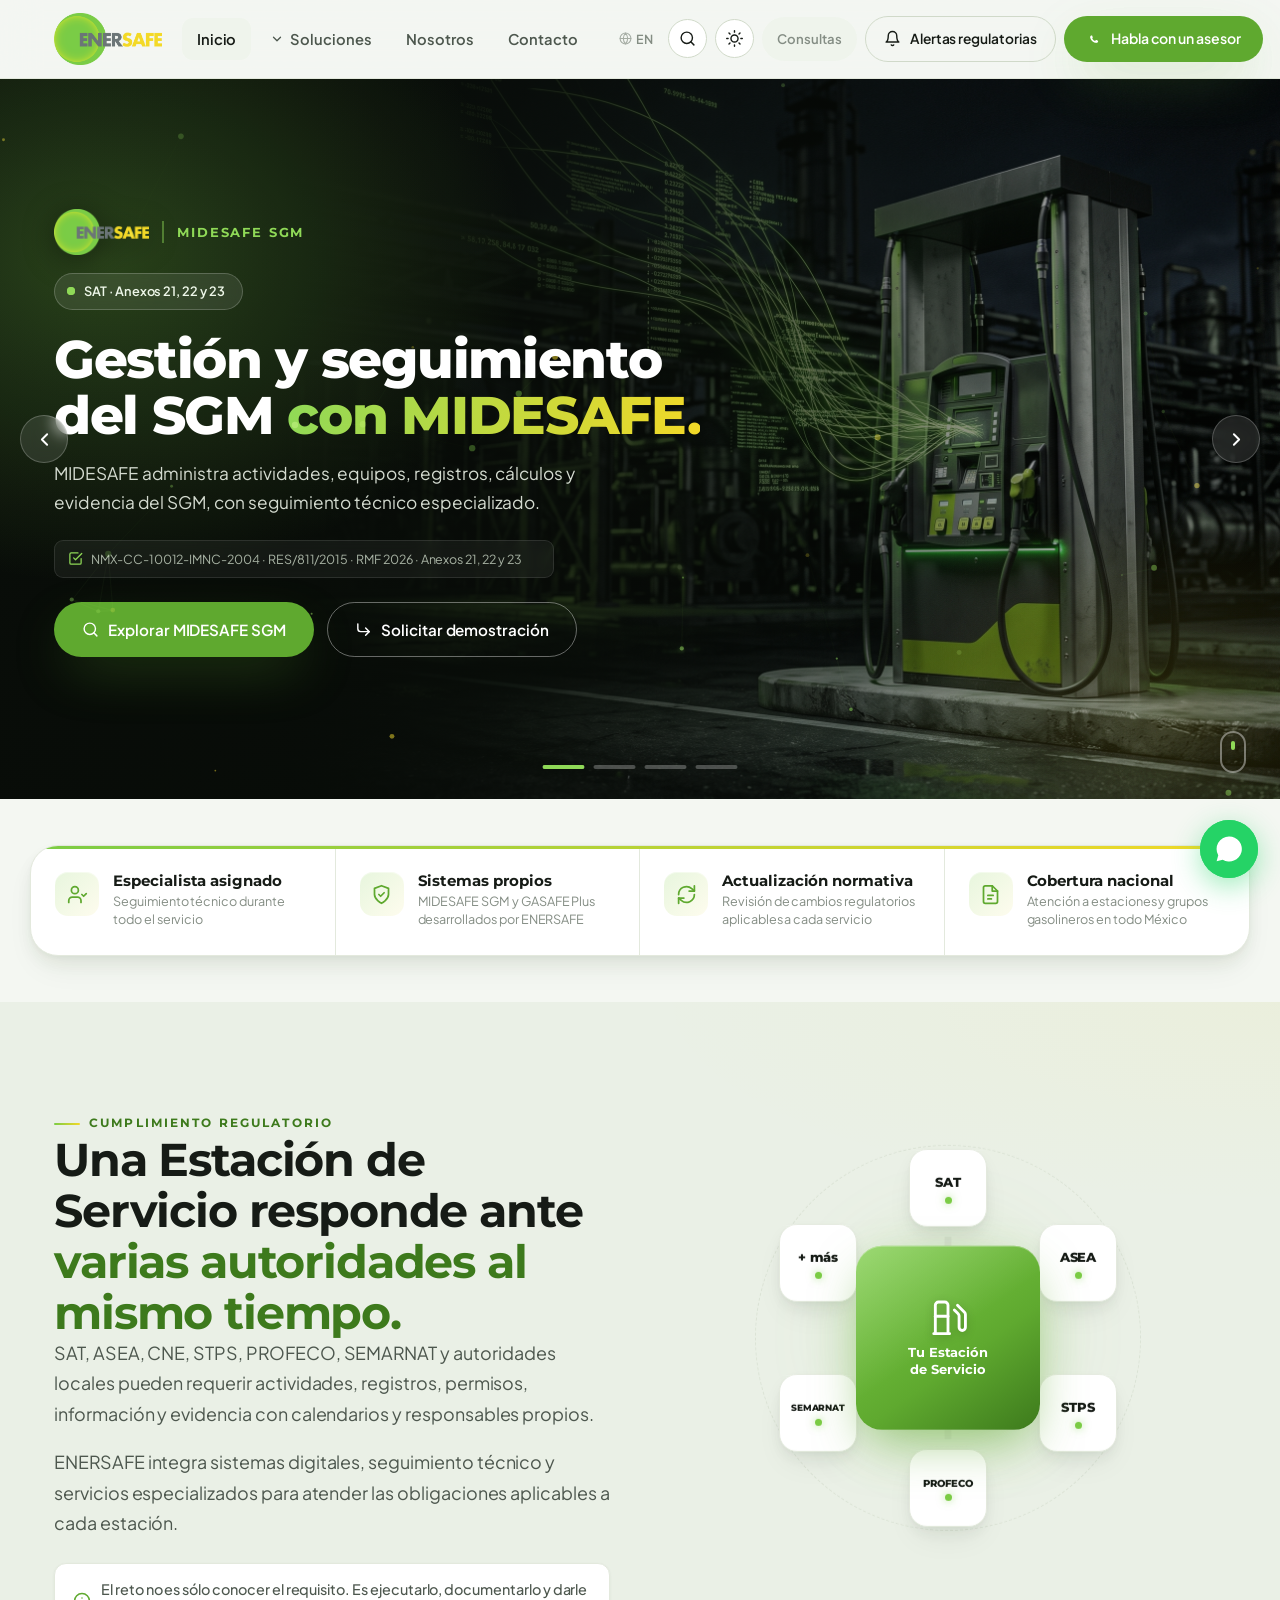
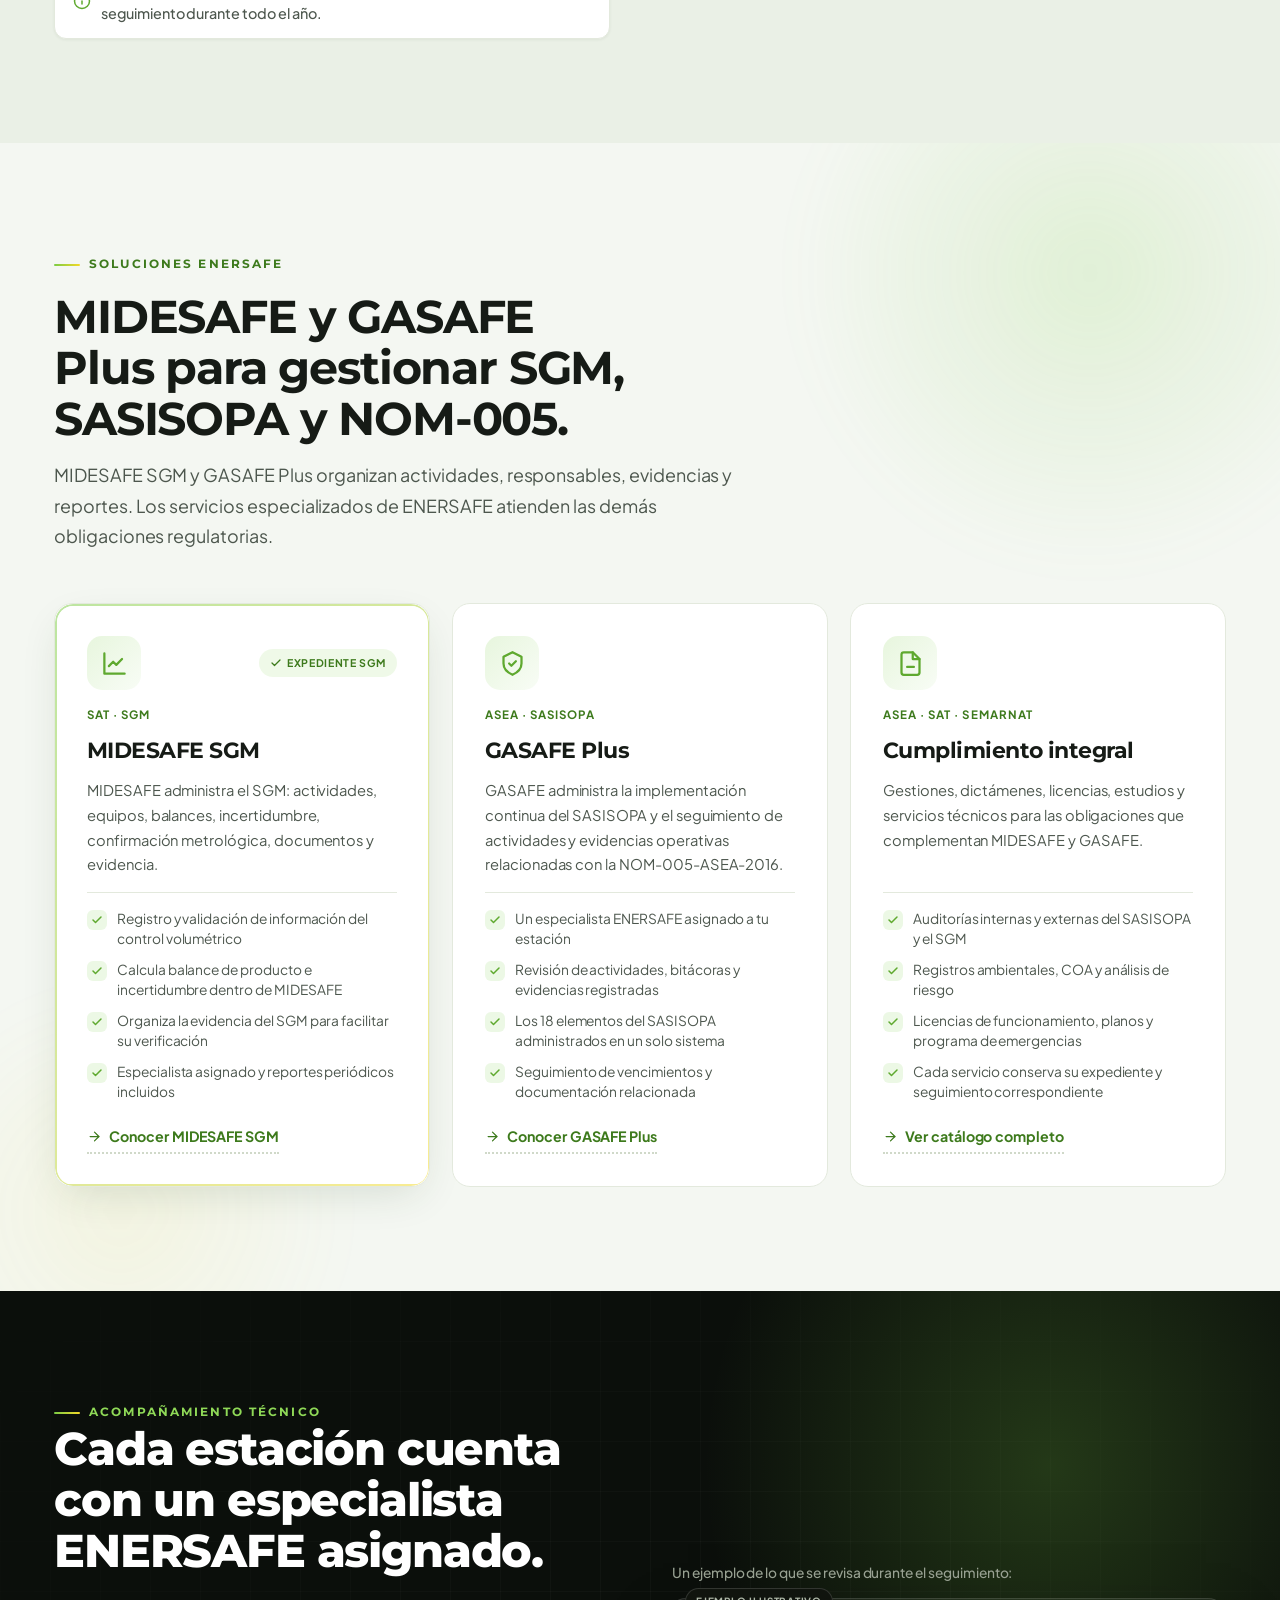
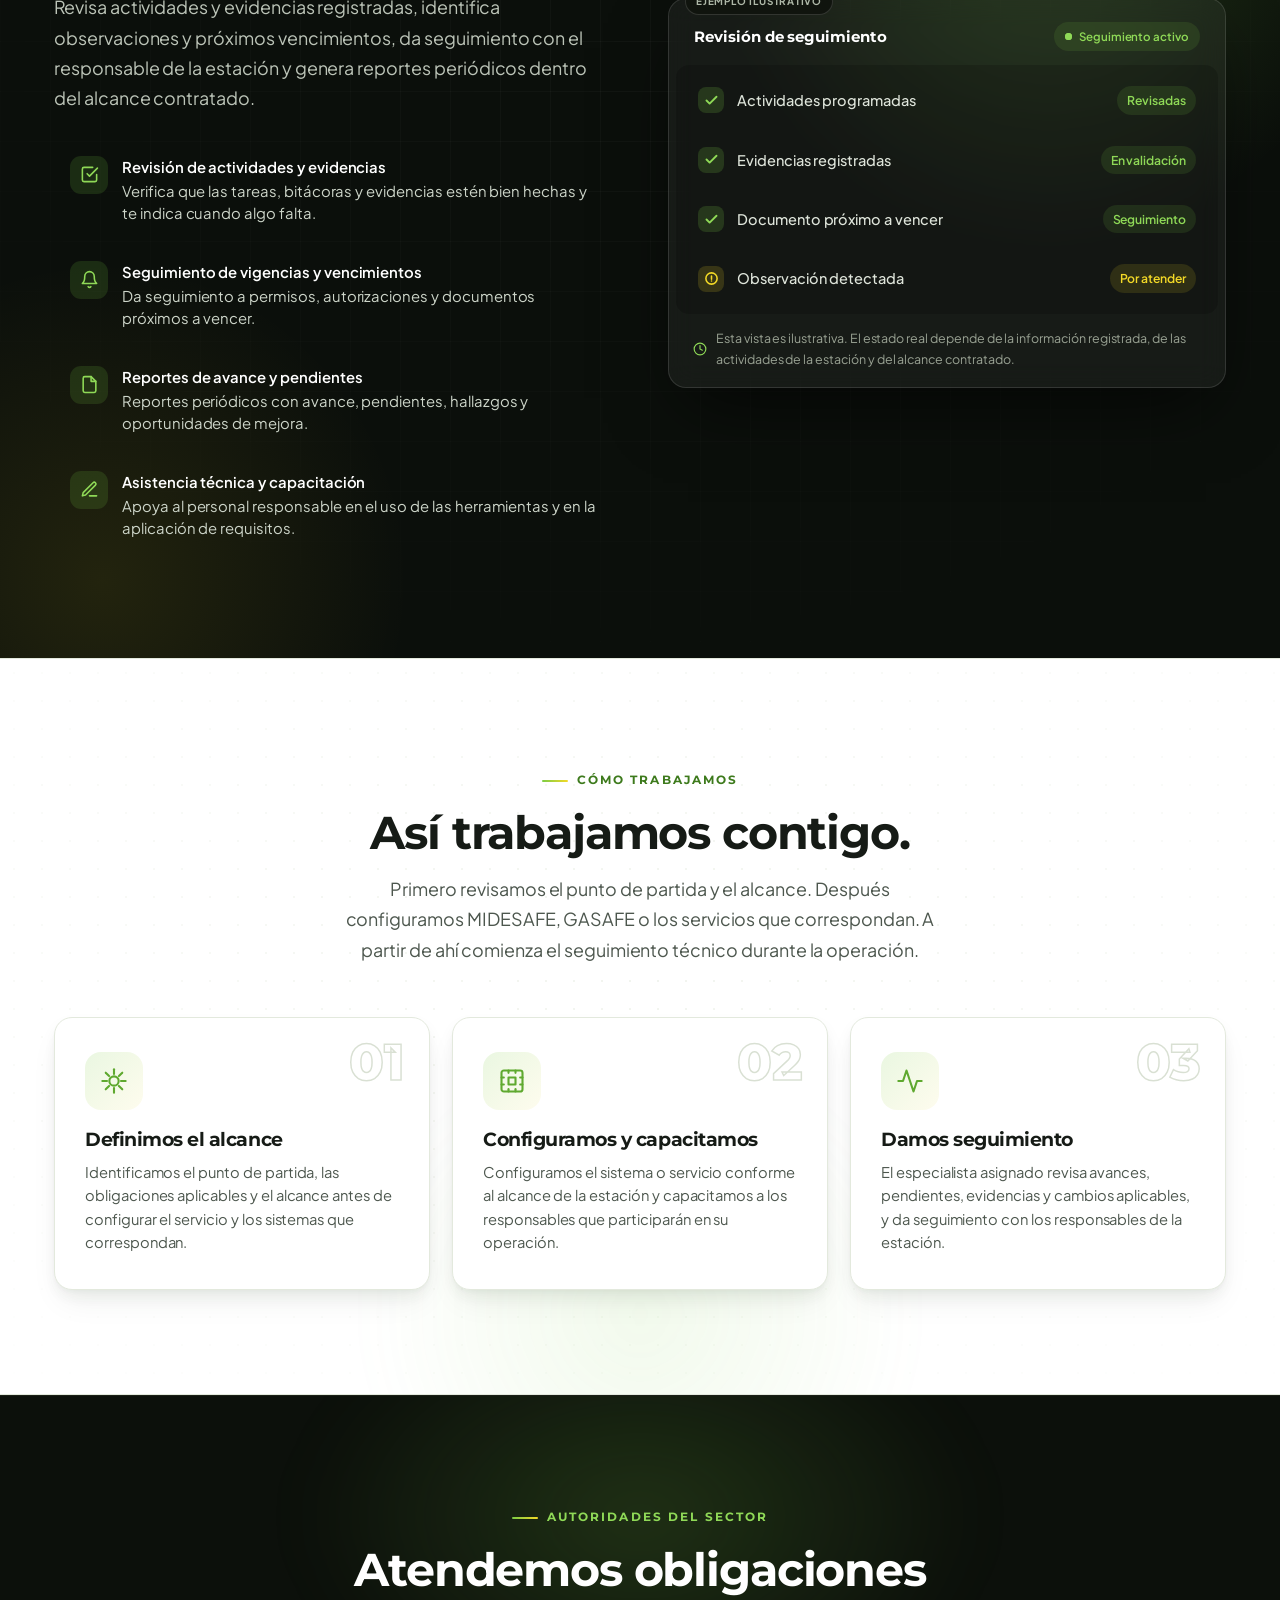
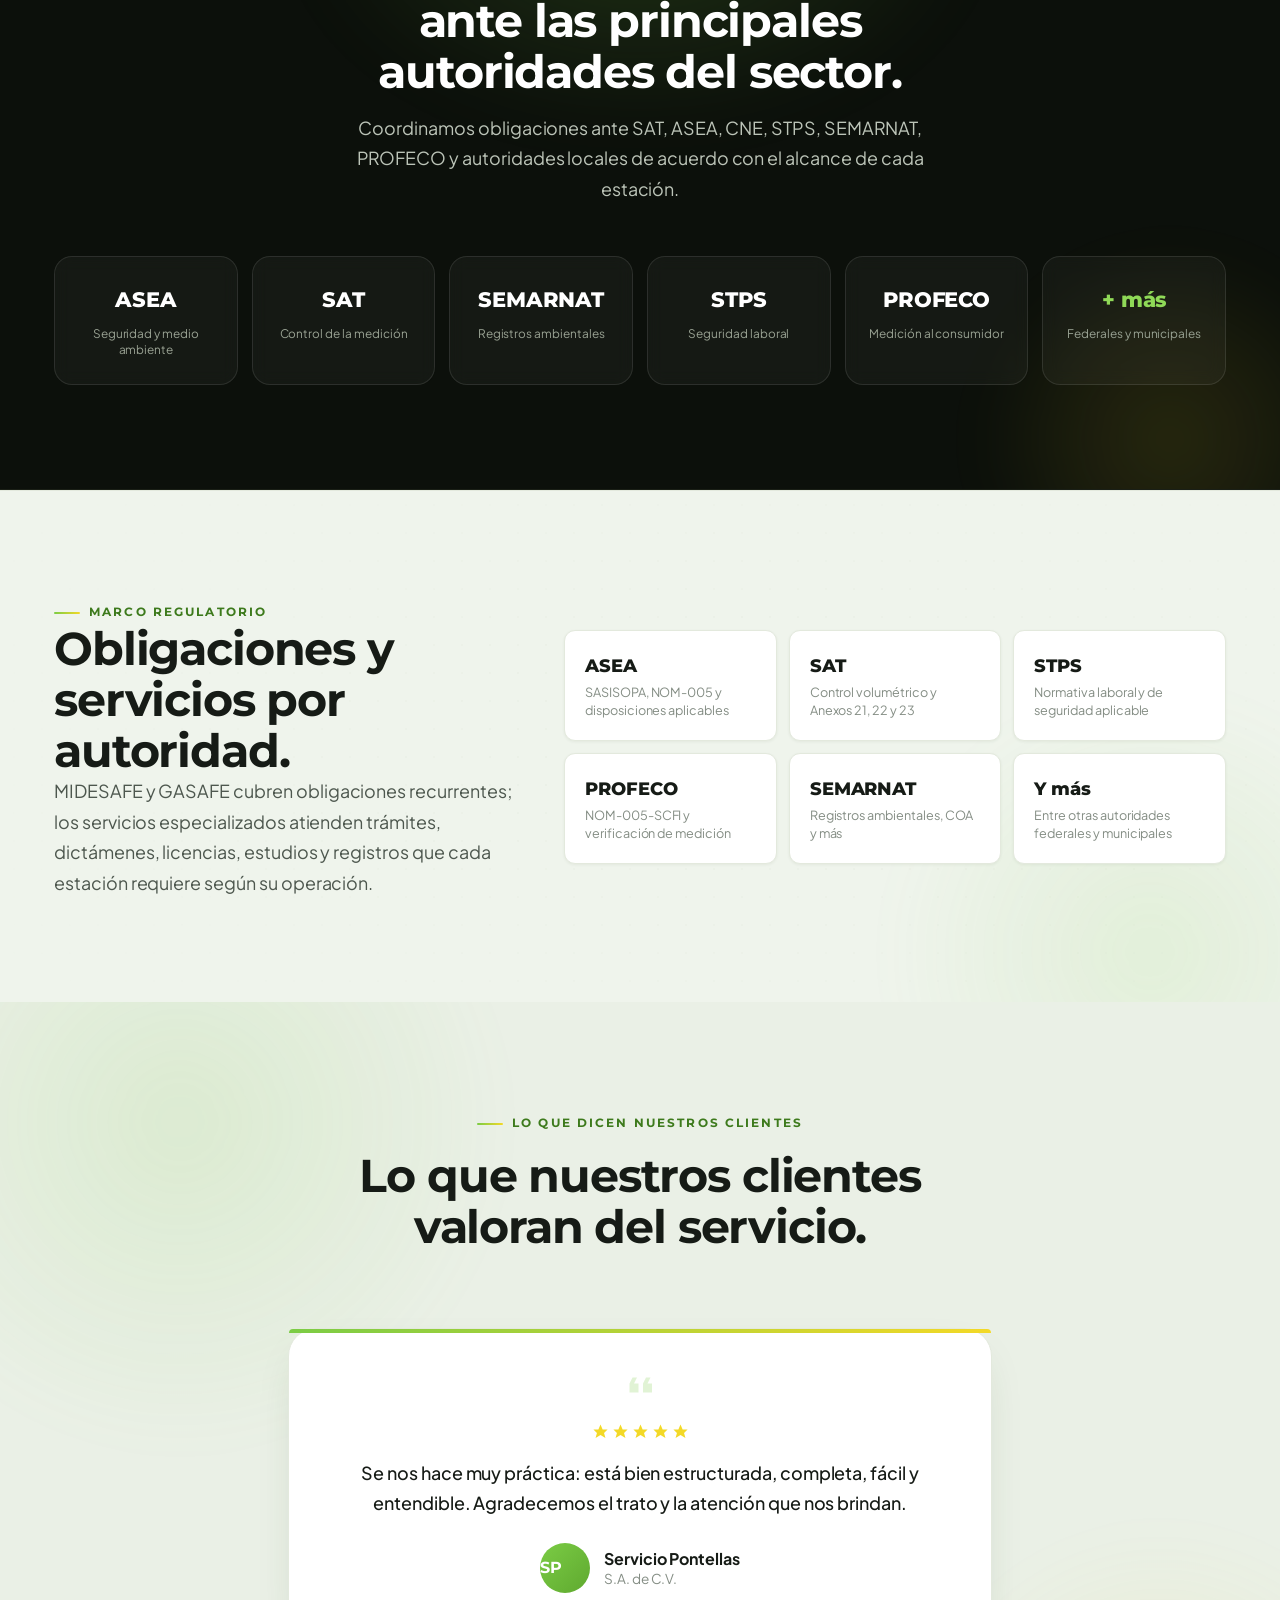
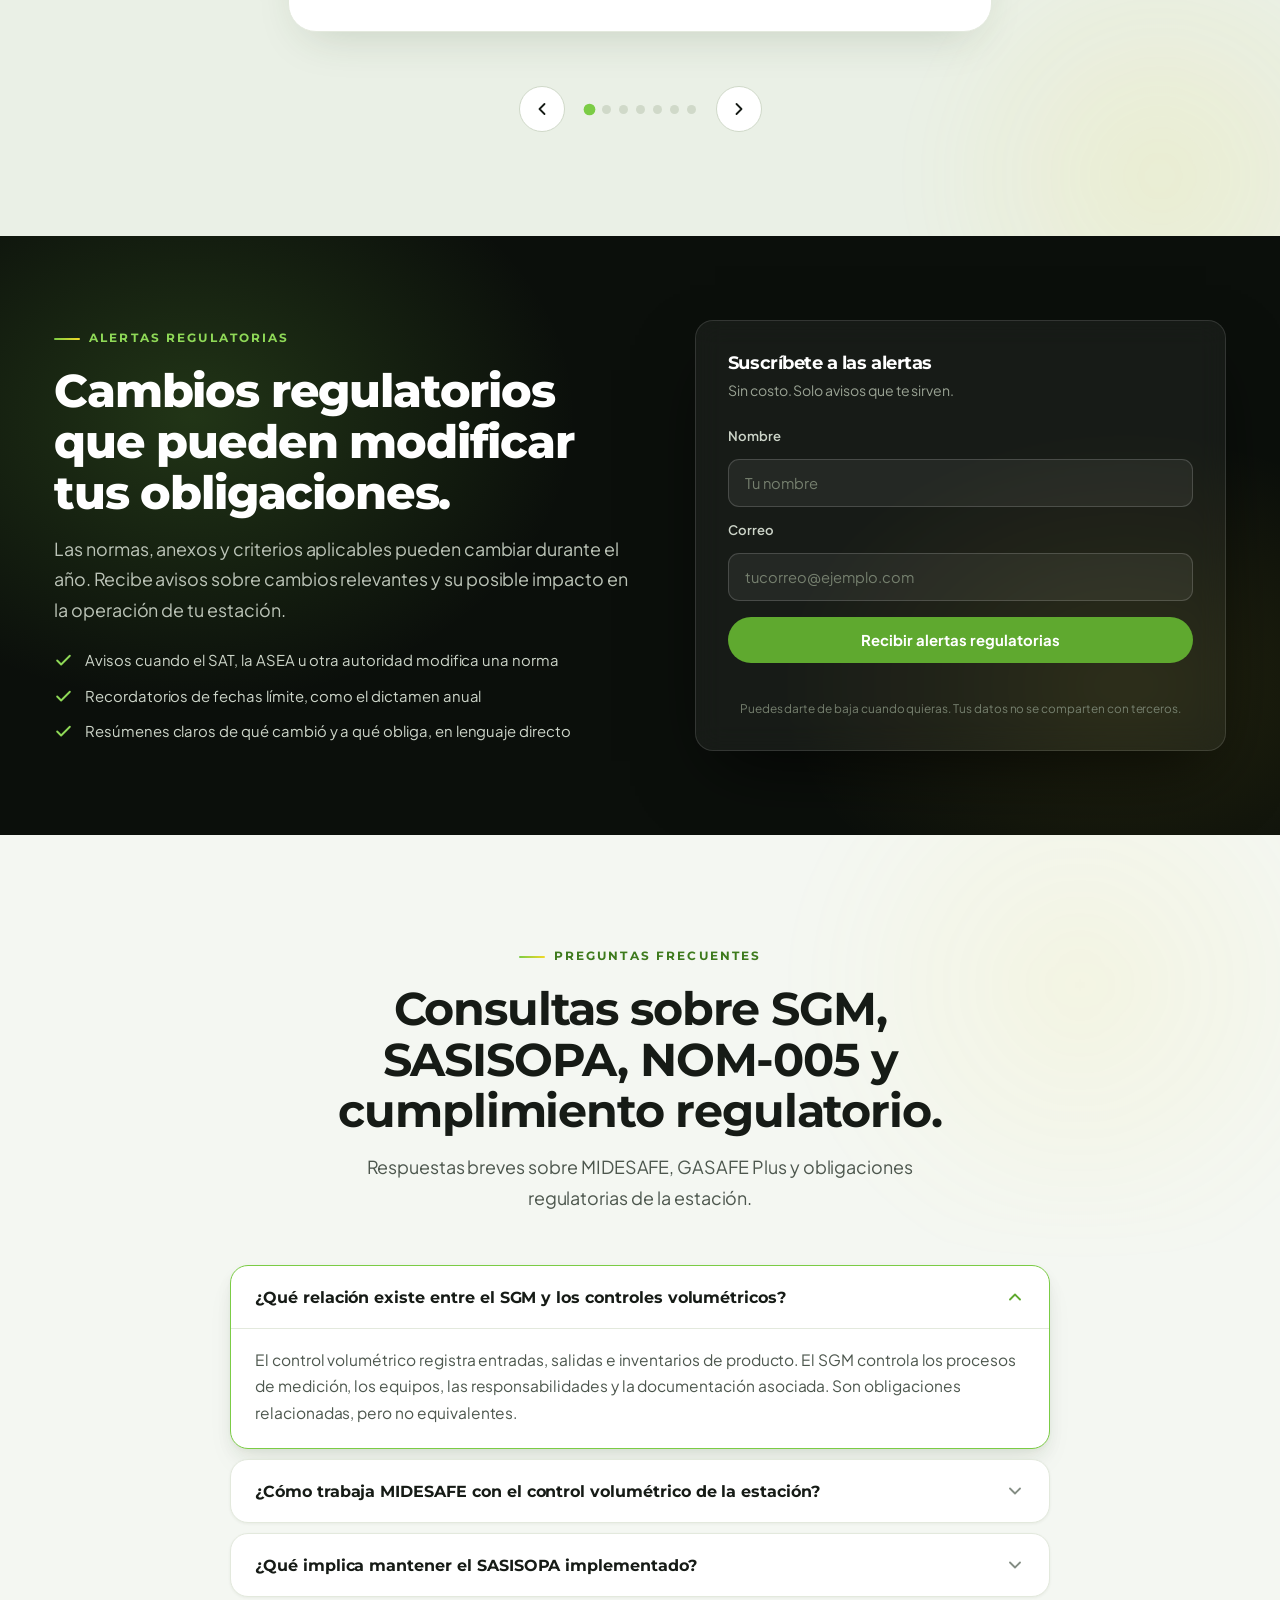
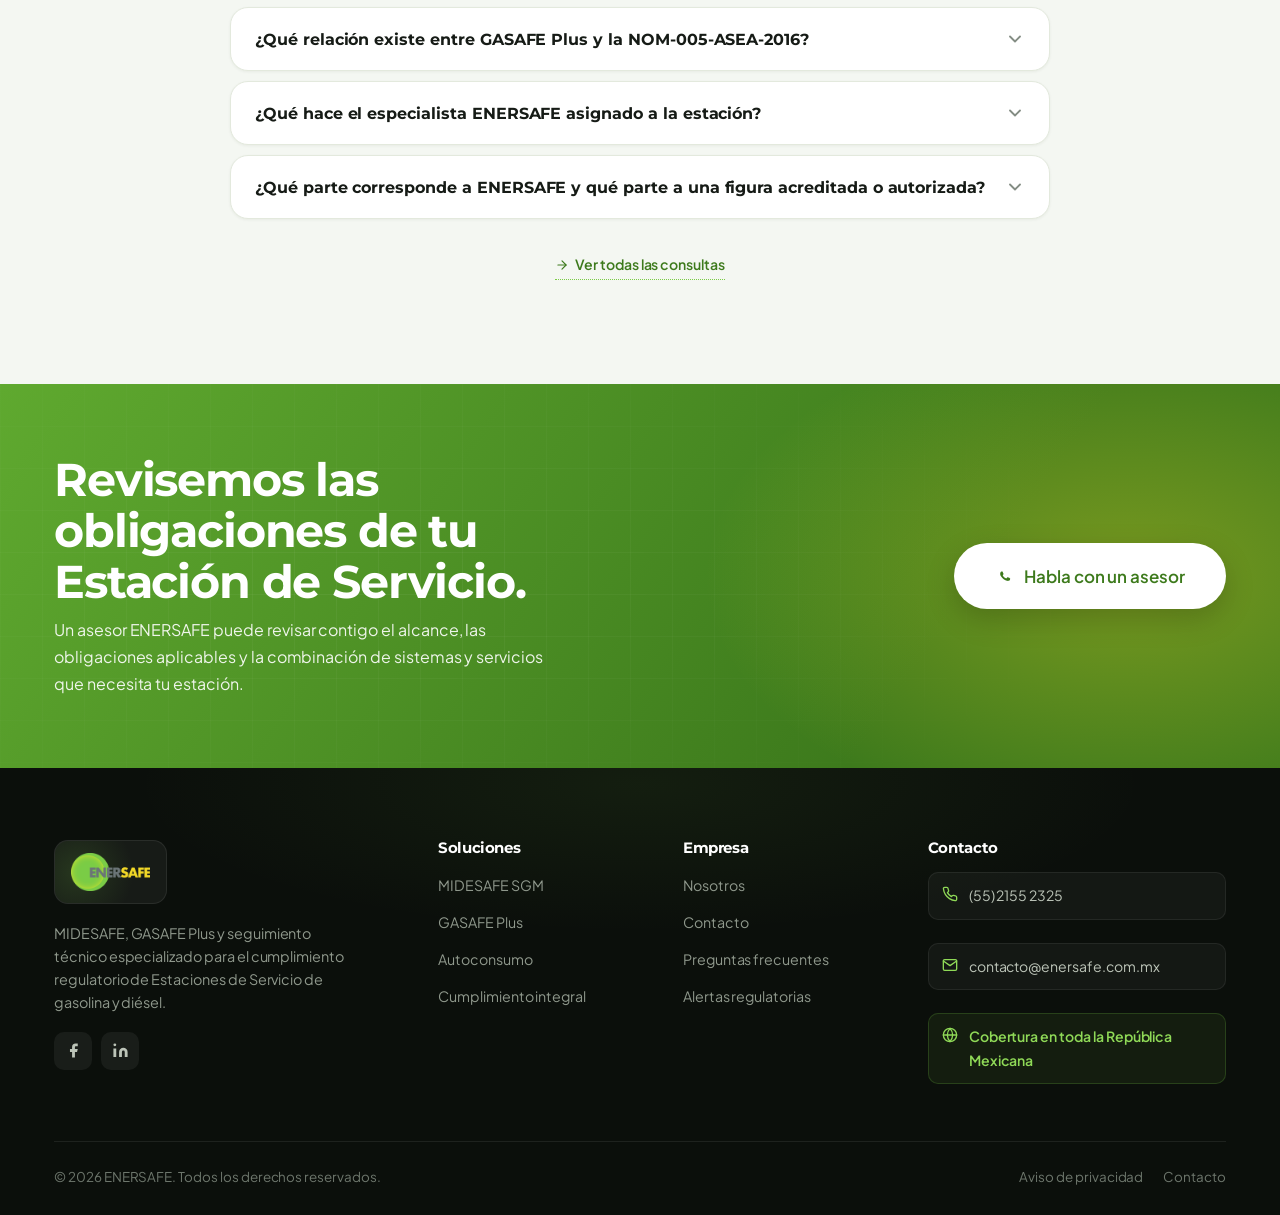
==== commit 4537bb73: "Refine ENERSAFE CEO copy and remove ControlGAS references" ====
--- a/index.html
+++ b/index.html
@@ -116,8 +116,8 @@
 <div class="slide-inner"><div class="slide-content">
 <div class="slide-logo"><img alt="ENERSAFE" src="assets/enersafe-logo.png"/><span class="sub">MIDESAFE SGM</span></div>
 <div class="slide-badge"><span class="pulse"></span> SAT · Anexos 21, 22 y 23</div>
-<h1 data-en='Your entire SGM in &lt;span class="hl"&gt;one platform.&lt;/span&gt;' data-es='Todo tu SGM en &lt;span class="hl"&gt;una sola plataforma.&lt;/span&gt;'>Todo tu SGM en <span class="hl">una sola plataforma.</span></h1>
-<p class="lead" data-en="MIDESAFE brings together SGM activities, equipment, records, calculations and evidence. It works with the volumetric-control system already used by the station; with ControlGAS®, integration can avoid duplicate entry in connected processes." data-es="MIDESAFE concentra actividades, equipos, registros, cálculos y evidencia del SGM. Funciona con el control volumétrico que ya utiliza la estación; con ControlGAS® existe integración para evitar la doble captura en los procesos conectados.">MIDESAFE concentra actividades, equipos, registros, cálculos y evidencia del SGM. Funciona con el control volumétrico que ya utiliza la estación; con ControlGAS® existe integración para evitar la doble captura en los procesos conectados.</p>
+<h1 data-en='SGM management and follow-up &lt;span class="hl"&gt;with MIDESAFE.&lt;/span&gt;' data-es='Gestión y seguimiento del SGM &lt;span class="hl"&gt;con MIDESAFE.&lt;/span&gt;'>Gestión y seguimiento del SGM <span class="hl">con MIDESAFE.</span></h1>
+<p class="lead" data-en="MIDESAFE manages SGM activities, equipment, records, calculations and evidence, with specialized technical follow-up." data-es="MIDESAFE administra actividades, equipos, registros, cálculos y evidencia del SGM, con seguimiento técnico especializado.">MIDESAFE administra actividades, equipos, registros, cálculos y evidencia del SGM, con seguimiento técnico especializado.</p>
 <div class="slide-norm"><svg fill="none" stroke="currentColor" stroke-linecap="round" stroke-linejoin="round" stroke-width="2" viewbox="0 0 24 24"><path d="M9 11l3 3L22 4"></path><path d="M21 12v7a2 2 0 0 1-2 2H5a2 2 0 0 1-2-2V5a2 2 0 0 1 2-2h11"></path></svg> <span data-en="NMX-CC-10012-IMNC-2004 · RES/811/2015 · 2026 RMF · Annexes 21, 22 and 23" data-es="NMX-CC-10012-IMNC-2004 · RES/811/2015 · RMF 2026 · Anexos 21, 22 y 23">NMX-CC-10012-IMNC-2004 · RES/811/2015 · RMF 2026 · Anexos 21, 22 y 23</span></div>
 <div class="slide-actions">
 <a class="btn btn-primary" data-en="Explore MIDESAFE SGM" data-es="Explorar MIDESAFE SGM" href="midesafe-sgm.html"><svg fill="none" stroke="currentColor" stroke-linecap="round" stroke-linejoin="round" stroke-width="2" viewbox="0 0 24 24"><circle cx="11" cy="11" r="8"></circle><line x1="21" x2="16.65" y1="21" y2="16.65"></line></svg> Explorar MIDESAFE SGM</a>
@@ -133,7 +133,7 @@
 <div class="slide-inner"><div class="slide-content">
 <div class="slide-logo"><img alt="ENERSAFE" src="assets/enersafe-logo.png"/><span class="sub">GASAFE Plus</span></div>
 <div class="slide-badge"><span class="pulse"></span> ASEA · SASISOPA + NOM-005</div>
-<h1 data-en='SASISOPA and NOM-005 &lt;span class="hl"&gt;in operation.&lt;/span&gt;' data-es='SASISOPA y NOM-005 &lt;span class="hl"&gt;en operación.&lt;/span&gt;'>SASISOPA y NOM-005 <span class="hl">en operación.</span></h1>
+<h1 data-en='SASISOPA and NOM-005 &lt;span class="hl"&gt;with technical follow-up.&lt;/span&gt;' data-es='SASISOPA y NOM-005 &lt;span class="hl"&gt;con seguimiento técnico.&lt;/span&gt;'>SASISOPA y NOM-005 <span class="hl">con seguimiento técnico.</span></h1>
 <p class="lead" data-en="GASAFE Plus organizes continuous SASISOPA implementation and the follow-up of NOM-005-ASEA-2016 activities and evidence. Each station has an assigned ENERSAFE specialist." data-es="GASAFE Plus organiza la implementación continua del SASISOPA y el seguimiento de actividades y evidencias de la NOM-005-ASEA-2016. Cada estación cuenta con un especialista ENERSAFE asignado.">GASAFE Plus organiza la implementación continua del SASISOPA y el seguimiento de actividades y evidencias de la NOM-005-ASEA-2016. Cada estación cuenta con un especialista ENERSAFE asignado.</p>
 <div class="slide-actions">
 <a class="btn btn-primary" data-en="Explore GASAFE Plus" data-es="Explorar GASAFE Plus" href="gasafe-plus.html"><svg fill="none" stroke="currentColor" stroke-linecap="round" stroke-linejoin="round" stroke-width="2" viewbox="0 0 24 24"><path d="M12 2l8 4v6c0 5-3.5 8-8 10-4.5-2-8-5-8-10V6l8-4z"></path><path d="M9 12l2 2 4-4"></path></svg> Explorar GASAFE Plus</a>
@@ -164,8 +164,8 @@
 <div class="slide-mesh"></div>
 <div class="slide-inner"><div class="slide-content">
 <div class="slide-badge soon"><span class="pulse"></span> <span data-en="Integrated compliance" data-es="Cumplimiento integral">Cumplimiento integral</span></div>
-<h1 data-en='Regulatory compliance &lt;span class="hl"&gt;coordinated by ENERSAFE.&lt;/span&gt;' data-es='Cumplimiento regulatorio &lt;span class="hl"&gt;coordinado por ENERSAFE.&lt;/span&gt;'>Cumplimiento regulatorio <span class="hl">coordinado por ENERSAFE.</span></h1>
-<p class="lead" data-en="MIDESAFE and GASAFE cover the two main digital compliance fronts. ENERSAFE specialized services complement other obligations before federal, state and municipal authorities." data-es="MIDESAFE y GASAFE cubren los dos frentes digitales principales. Los servicios especializados de ENERSAFE complementan las demás obligaciones ante autoridades federales, estatales y municipales.">MIDESAFE y GASAFE cubren los dos frentes digitales principales. Los servicios especializados de ENERSAFE complementan las demás obligaciones ante autoridades federales, estatales y municipales.</p>
+<h1 data-en='Regulatory compliance &lt;span class="hl"&gt;for service stations.&lt;/span&gt;' data-es='Cumplimiento regulatorio &lt;span class="hl"&gt;para Estaciones de Servicio.&lt;/span&gt;'>Cumplimiento regulatorio <span class="hl">para Estaciones de Servicio.</span></h1>
+<p class="lead" data-en="MIDESAFE and GASAFE Plus address SGM, SASISOPA and NOM-005. ENERSAFE specialized services cover additional filings, assessments, licenses, studies and registrations." data-es="MIDESAFE y GASAFE Plus atienden SGM, SASISOPA y NOM-005. Los servicios especializados de ENERSAFE cubren trámites, dictámenes, licencias, estudios y registros adicionales.">MIDESAFE y GASAFE Plus atienden SGM, SASISOPA y NOM-005. Los servicios especializados de ENERSAFE cubren trámites, dictámenes, licencias, estudios y registros adicionales.</p>
 <div class="slide-actions">
 <a class="btn btn-ghost" data-en="Explore services" data-es="Conocer servicios" href="servicios.html">Conocer servicios</a>
 </div>
@@ -209,7 +209,7 @@
 <span class="eyebrow" data-en="Regulatory compliance" data-es="Cumplimiento regulatorio">Cumplimiento regulatorio</span>
 <h2 data-en="A service station answers to &lt;span class='em'&gt;several authorities at the same time.&lt;/span&gt;" data-es="Una Estación de Servicio responde ante &lt;span class='em'&gt;varias autoridades al mismo tiempo.&lt;/span&gt;">Una Estación de Servicio responde ante <span class="em">varias autoridades al mismo tiempo.</span></h2>
 <p class="lead" data-en="SAT, ASEA, CNE, STPS, PROFECO, SEMARNAT and local authorities may require activities, records, permits, information and evidence with their own schedules and responsible parties." data-es="SAT, ASEA, CNE, STPS, PROFECO, SEMARNAT y autoridades locales pueden requerir actividades, registros, permisos, información y evidencia con calendarios y responsables propios.">SAT, ASEA, CNE, STPS, PROFECO, SEMARNAT y autoridades locales pueden requerir actividades, registros, permisos, información y evidencia con calendarios y responsables propios.</p>
-<p class="lead" data-en="ENERSAFE coordinates systems, services and specialists so each obligation has follow-up and documentary support throughout operation." data-es="ENERSAFE coordina sistemas, servicios y especialistas para que cada obligación tenga seguimiento y respaldo documental durante la operación." style="margin-bottom:24px">ENERSAFE coordina sistemas, servicios y especialistas para que cada obligación tenga seguimiento y respaldo documental durante la operación.</p>
+<p class="lead" data-en="ENERSAFE combines digital systems, technical follow-up and specialized services to address the obligations applicable to each station." data-es="ENERSAFE integra sistemas digitales, seguimiento técnico y servicios especializados para atender las obligaciones aplicables a cada estación." style="margin-bottom:24px">ENERSAFE integra sistemas digitales, seguimiento técnico y servicios especializados para atender las obligaciones aplicables a cada estación.</p>
 <div class="tension-note">
 <svg fill="none" stroke="currentColor" stroke-linecap="round" stroke-linejoin="round" stroke-width="2" viewbox="0 0 24 24"><circle cx="12" cy="12" r="10"></circle><path d="M12 16v-4"></path><path d="M12 8h.01"></path></svg>
 <span data-en="The challenge is not only knowing the requirement. It is executing it, documenting it and following it up throughout the year." data-es="El reto no es sólo conocer el requisito. Es ejecutarlo, documentarlo y darle seguimiento durante todo el año.">El reto no es sólo conocer el requisito. Es ejecutarlo, documentarlo y darle seguimiento durante todo el año.</span>
@@ -249,8 +249,8 @@
 <div class="wrap">
 <div class="section-head reveal">
 <span class="eyebrow" data-en="ENERSAFE Solutions" data-es="Soluciones ENERSAFE">Soluciones ENERSAFE</span>
-<h2 data-en="Two proprietary systems for obligations that require ongoing follow-up." data-es="Dos sistemas propios para las obligaciones que requieren seguimiento permanente.">Dos sistemas propios para las obligaciones que requieren seguimiento permanente.</h2>
-<p class="lead" data-en="MIDESAFE SGM and GASAFE Plus turn regulatory requirements into activities, responsible parties, evidence and reports. ENERSAFE specialized services cover the remaining compliance needs." data-es="MIDESAFE SGM y GASAFE Plus convierten requisitos regulatorios en actividades, responsables, evidencias y reportes. Los servicios especializados de ENERSAFE completan los demás frentes de cumplimiento.">MIDESAFE SGM y GASAFE Plus convierten requisitos regulatorios en actividades, responsables, evidencias y reportes. Los servicios especializados de ENERSAFE completan los demás frentes de cumplimiento.</p>
+<h2 data-en="MIDESAFE and GASAFE Plus for SGM, SASISOPA and NOM-005 management." data-es="MIDESAFE y GASAFE Plus para gestionar SGM, SASISOPA y NOM-005.">MIDESAFE y GASAFE Plus para gestionar SGM, SASISOPA y NOM-005.</h2>
+<p class="lead" data-en="MIDESAFE SGM and GASAFE Plus organize activities, responsible parties, evidence and reports. ENERSAFE specialized services address the remaining regulatory obligations." data-es="MIDESAFE SGM y GASAFE Plus organizan actividades, responsables, evidencias y reportes. Los servicios especializados de ENERSAFE atienden las demás obligaciones regulatorias.">MIDESAFE SGM y GASAFE Plus organizan actividades, responsables, evidencias y reportes. Los servicios especializados de ENERSAFE atienden las demás obligaciones regulatorias.</p>
 </div>
 <div class="cards">
 <!-- MIDESAFE (destacada) -->
@@ -263,7 +263,7 @@
 <h3>MIDESAFE SGM</h3>
 <p data-en="MIDESAFE manages the SGM: activities, equipment, balances, uncertainty, metrological confirmation, documents and evidence." data-es="MIDESAFE administra el SGM: actividades, equipos, balances, incertidumbre, confirmación metrológica, documentos y evidencia.">MIDESAFE administra el SGM: actividades, equipos, balances, incertidumbre, confirmación metrológica, documentos y evidencia.</p>
 <div class="pc-feats">
-<span><span class="fi"><svg fill="none" stroke="currentColor" stroke-linecap="round" stroke-linejoin="round" stroke-width="3" viewbox="0 0 24 24"><path d="M20 6L9 17l-5-5"></path></svg></span><span data-en="ControlGAS® integration available for specific processes" data-es="Integración disponible con ControlGAS® para procesos específicos">Integración disponible con ControlGAS® para procesos específicos</span></span>
+<span><span class="fi"><svg fill="none" stroke="currentColor" stroke-linecap="round" stroke-linejoin="round" stroke-width="3" viewbox="0 0 24 24"><path d="M20 6L9 17l-5-5"></path></svg></span><span data-en="Volumetric-control information recording and validation" data-es="Registro y validación de información del control volumétrico">Registro y validación de información del control volumétrico</span></span>
 <span><span class="fi"><svg fill="none" stroke="currentColor" stroke-linecap="round" stroke-linejoin="round" stroke-width="3" viewbox="0 0 24 24"><path d="M20 6L9 17l-5-5"></path></svg></span><span data-en="Calculates product balance and uncertainty automatically" data-es="Calcula balance de producto e incertidumbre dentro de MIDESAFE">Calcula balance de producto e incertidumbre dentro de MIDESAFE</span></span>
 <span><span class="fi"><svg fill="none" stroke="currentColor" stroke-linecap="round" stroke-linejoin="round" stroke-width="3" viewbox="0 0 24 24"><path d="M20 6L9 17l-5-5"></path></svg></span><span data-en="Backs the SAT Annual Compliance Certificate" data-es="Organiza la evidencia del SGM para facilitar su verificación">Organiza la evidencia del SGM para facilitar su verificación</span></span>
 <span><span class="fi"><svg fill="none" stroke="currentColor" stroke-linecap="round" stroke-linejoin="round" stroke-width="3" viewbox="0 0 24 24"><path d="M20 6L9 17l-5-5"></path></svg></span><span data-en="Assigned specialist and monthly reports included" data-es="Especialista asignado y reportes periódicos incluidos">Especialista asignado y reportes periódicos incluidos</span></span>
@@ -313,7 +313,7 @@
 <div class="spec-inner">
 <div class="reveal-l">
 <span class="eyebrow light" data-en="Technical support" data-es="Acompañamiento técnico">Acompañamiento técnico</span>
-<h2 data-en="The system organizes. Your ENERSAFE specialist follows up." data-es="El sistema organiza. Tu especialista ENERSAFE da seguimiento.">El sistema organiza. Tu especialista ENERSAFE da seguimiento.</h2>
+<h2 data-en="Each station has an assigned ENERSAFE specialist." data-es="Cada estación cuenta con un especialista ENERSAFE asignado.">Cada estación cuenta con un especialista ENERSAFE asignado.</h2>
 <p class="lead" data-en="Reviews recorded activities and evidence, identifies observations and upcoming expirations, follows up with the station's responsible person and issues periodic reports within the contracted scope." data-es="Revisa actividades y evidencias registradas, identifica observaciones y próximos vencimientos, da seguimiento con el responsable de la estación y genera reportes periódicos dentro del alcance contratado.">Revisa actividades y evidencias registradas, identifica observaciones y próximos vencimientos, da seguimiento con el responsable de la estación y genera reportes periódicos dentro del alcance contratado.</p>
 <div class="spec-list">
 <div class="spec-item"><span class="ic"><svg fill="none" stroke="currentColor" stroke-linecap="round" stroke-linejoin="round" stroke-width="2" viewbox="0 0 24 24"><path d="M9 11l3 3L22 4"></path><path d="M21 12v7a2 2 0 0 1-2 2H5a2 2 0 0 1-2-2V5a2 2 0 0 1 2-2h11"></path></svg></span><span class="tx"><b data-en="Activity and evidence review" data-es="Revisión de actividades y evidencias">Revisión de actividades y evidencias</b><span data-en="Reviews recorded information and identifies missing items or observations that require attention." data-es="Verifica que las tareas, bitácoras y evidencias estén bien hechas y te indica cuando algo falta.">Revisa la información registrada e identifica faltantes u observaciones para su atención.</span></span></div>
@@ -347,7 +347,7 @@
 <div class="wrap">
 <div class="section-head center reveal">
 <span class="eyebrow" data-en="How we work" data-es="Cómo trabajamos">Cómo trabajamos</span>
-<h2 data-en="How the service starts and is sustained." data-es="Así empieza y se sostiene el servicio.">Así empieza y se sostiene el servicio.</h2>
+<h2 data-en="How we work with you." data-es="Así trabajamos contigo.">Así trabajamos contigo.</h2>
 <p class="lead" data-en="First we review the starting point and scope. Then we configure MIDESAFE, GASAFE or the applicable services. From there, technical follow-up begins throughout operation." data-es="Primero revisamos el punto de partida y el alcance. Después configuramos MIDESAFE, GASAFE o los servicios que correspondan. A partir de ahí comienza el seguimiento técnico durante la operación." style="margin:0 auto">Primero revisamos el punto de partida y el alcance. Después configuramos MIDESAFE, GASAFE o los servicios que correspondan. A partir de ahí comienza el seguimiento técnico durante la operación.</p>
 </div>
 <div class="work-grid">
@@ -377,7 +377,7 @@
 <div class="wrap">
 <div class="section-head center reveal">
 <span class="eyebrow" data-en="Sector authorities" data-es="Autoridades del sector">Autoridades del sector</span>
-<h2 data-en="One station, several authorities. One follow-up team." data-es="Una misma estación, varias autoridades. Un solo equipo de seguimiento.">Una misma estación, varias autoridades. Un solo equipo de seguimiento.</h2>
+<h2 data-en="We address obligations before the sector’s main authorities." data-es="Atendemos obligaciones ante las principales autoridades del sector.">Atendemos obligaciones ante las principales autoridades del sector.</h2>
 <p class="lead" data-en="We coordinate obligations before SAT, ASEA, CNE, STPS, SEMARNAT, PROFECO and local authorities according to each station's scope." data-es="Coordinamos obligaciones ante SAT, ASEA, CNE, STPS, SEMARNAT, PROFECO y autoridades locales de acuerdo con el alcance de cada estación." style="margin:0 auto">Coordinamos obligaciones ante SAT, ASEA, CNE, STPS, SEMARNAT, PROFECO y autoridades locales de acuerdo con el alcance de cada estación.</p>
 </div>
 <div class="auth-grid reveal" data-delay="1">
@@ -396,7 +396,7 @@
 <div class="deps-layout">
 <div class="reveal-l">
 <span class="eyebrow" data-en="Regulatory framework" data-es="Marco regulatorio">Marco regulatorio</span>
-<h2 data-en="What we cover in each regulatory area." data-es="Qué atendemos en cada frente regulatorio.">Qué atendemos en cada frente regulatorio.</h2>
+<h2 data-en="Obligations and services by authority." data-es="Obligaciones y servicios por autoridad.">Obligaciones y servicios por autoridad.</h2>
 <p class="lead" data-en="MIDESAFE and GASAFE cover recurring obligations; specialized services address filings, reports, licenses, studies and registrations required by each station's operation." data-es="MIDESAFE y GASAFE cubren obligaciones recurrentes; los servicios especializados atienden trámites, dictámenes, licencias, estudios y registros que cada estación requiere según su operación.">MIDESAFE y GASAFE cubren obligaciones recurrentes; los servicios especializados atienden trámites, dictámenes, licencias, estudios y registros que cada estación requiere según su operación.</p>
 </div>
 <div class="deps-bento reveal-r" data-delay="1">
@@ -485,7 +485,7 @@
 <svg class="faq-chev" fill="none" stroke="currentColor" stroke-linecap="round" stroke-linejoin="round" stroke-width="2.2" viewbox="0 0 24 24"><polyline points="6 9 12 15 18 9"></polyline></svg>
 </summary>
 <div class="faq-a">
-<p data-en="MIDESAFE is implemented with the volumetric-control system used by the station. When ControlGAS® is used, an integration can link information and avoid duplicate entry in integrated processes. With other systems, required information is entered and validated in MIDESAFE." data-es="MIDESAFE se implementa con el sistema de Control Volumétrico que utiliza la estación. Cuando se utiliza ControlGAS®, existe una integración que permite vincular información y evitar la doble captura en procesos integrados. Con otros sistemas, la información requerida se captura y valida en MIDESAFE.">MIDESAFE se implementa con el sistema de Control Volumétrico que utiliza la estación. Cuando se utiliza ControlGAS®, existe una integración que permite vincular información y evitar la doble captura en procesos integrados. Con otros sistemas, la información requerida se captura y valida en MIDESAFE.</p>
+<p data-en="MIDESAFE uses the measurement and volumetric-control information required to manage the SGM. The necessary data is recorded and validated in MIDESAFE according to the process defined for the station." data-es="MIDESAFE utiliza la información de medición y control volumétrico requerida para administrar el SGM. Los datos necesarios se registran y validan en MIDESAFE conforme al proceso definido para la estación.">MIDESAFE utiliza la información de medición y control volumétrico requerida para administrar el SGM. Los datos necesarios se registran y validan en MIDESAFE conforme al proceso definido para la estación.</p>
 </div>
 </details>
 <details class="faq-item">
@@ -538,7 +538,7 @@
 <div class="wrap">
 <div class="cta-inner">
 <div class="reveal">
-<h2 data-en="Let's review your service station's compliance." data-es="Revisemos el cumplimiento de tu Estación de Servicio.">Revisemos el cumplimiento de tu Estación de Servicio.</h2>
+<h2 data-en="Let's review your service station's obligations." data-es="Revisemos las obligaciones de tu Estación de Servicio.">Revisemos las obligaciones de tu Estación de Servicio.</h2>
 <p data-en="Talk with an ENERSAFE advisor and see how our tools and engineers work alongside your service station." data-es="Un asesor ENERSAFE puede revisar contigo el alcance, las obligaciones aplicables y la combinación de sistemas y servicios que necesita tu estación.">Un asesor ENERSAFE puede revisar contigo el alcance, las obligaciones aplicables y la combinación de sistemas y servicios que necesita tu estación.</p>
 </div>
 <div class="cta-actions reveal" data-delay="1">
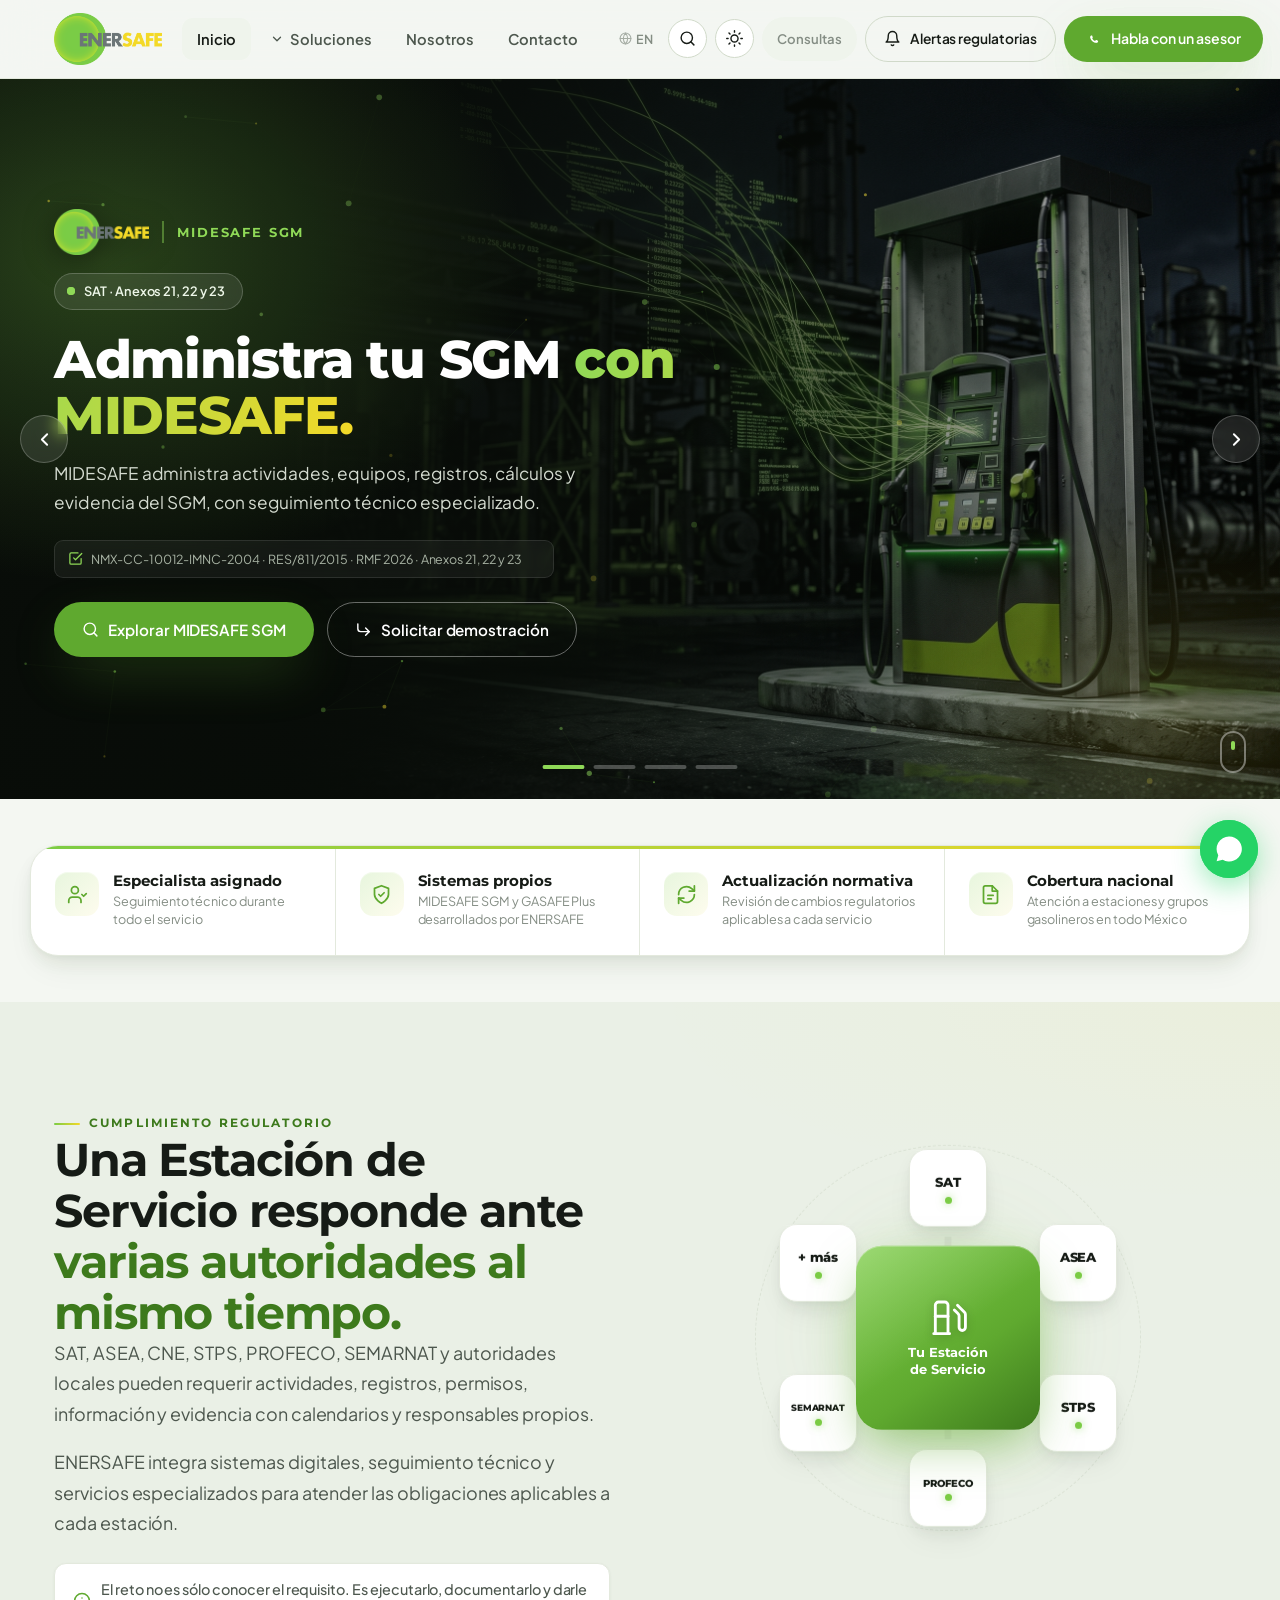
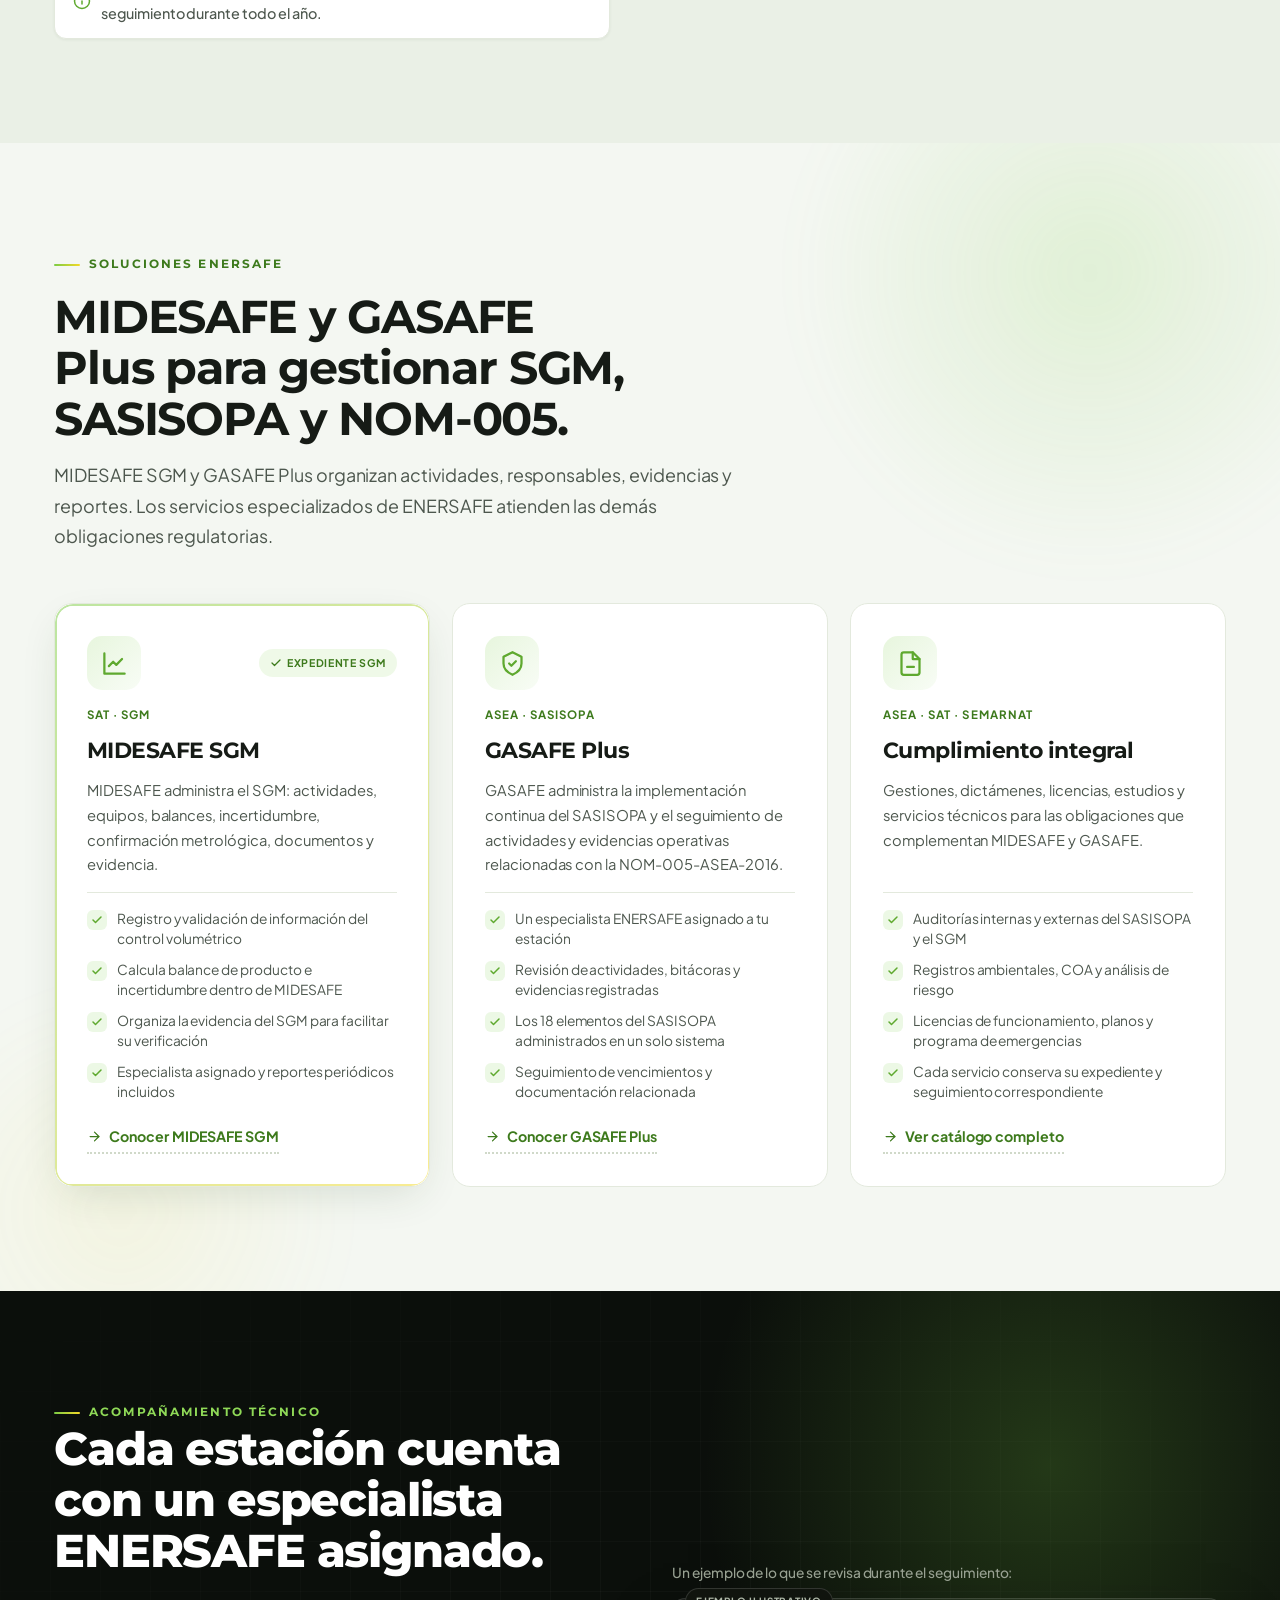
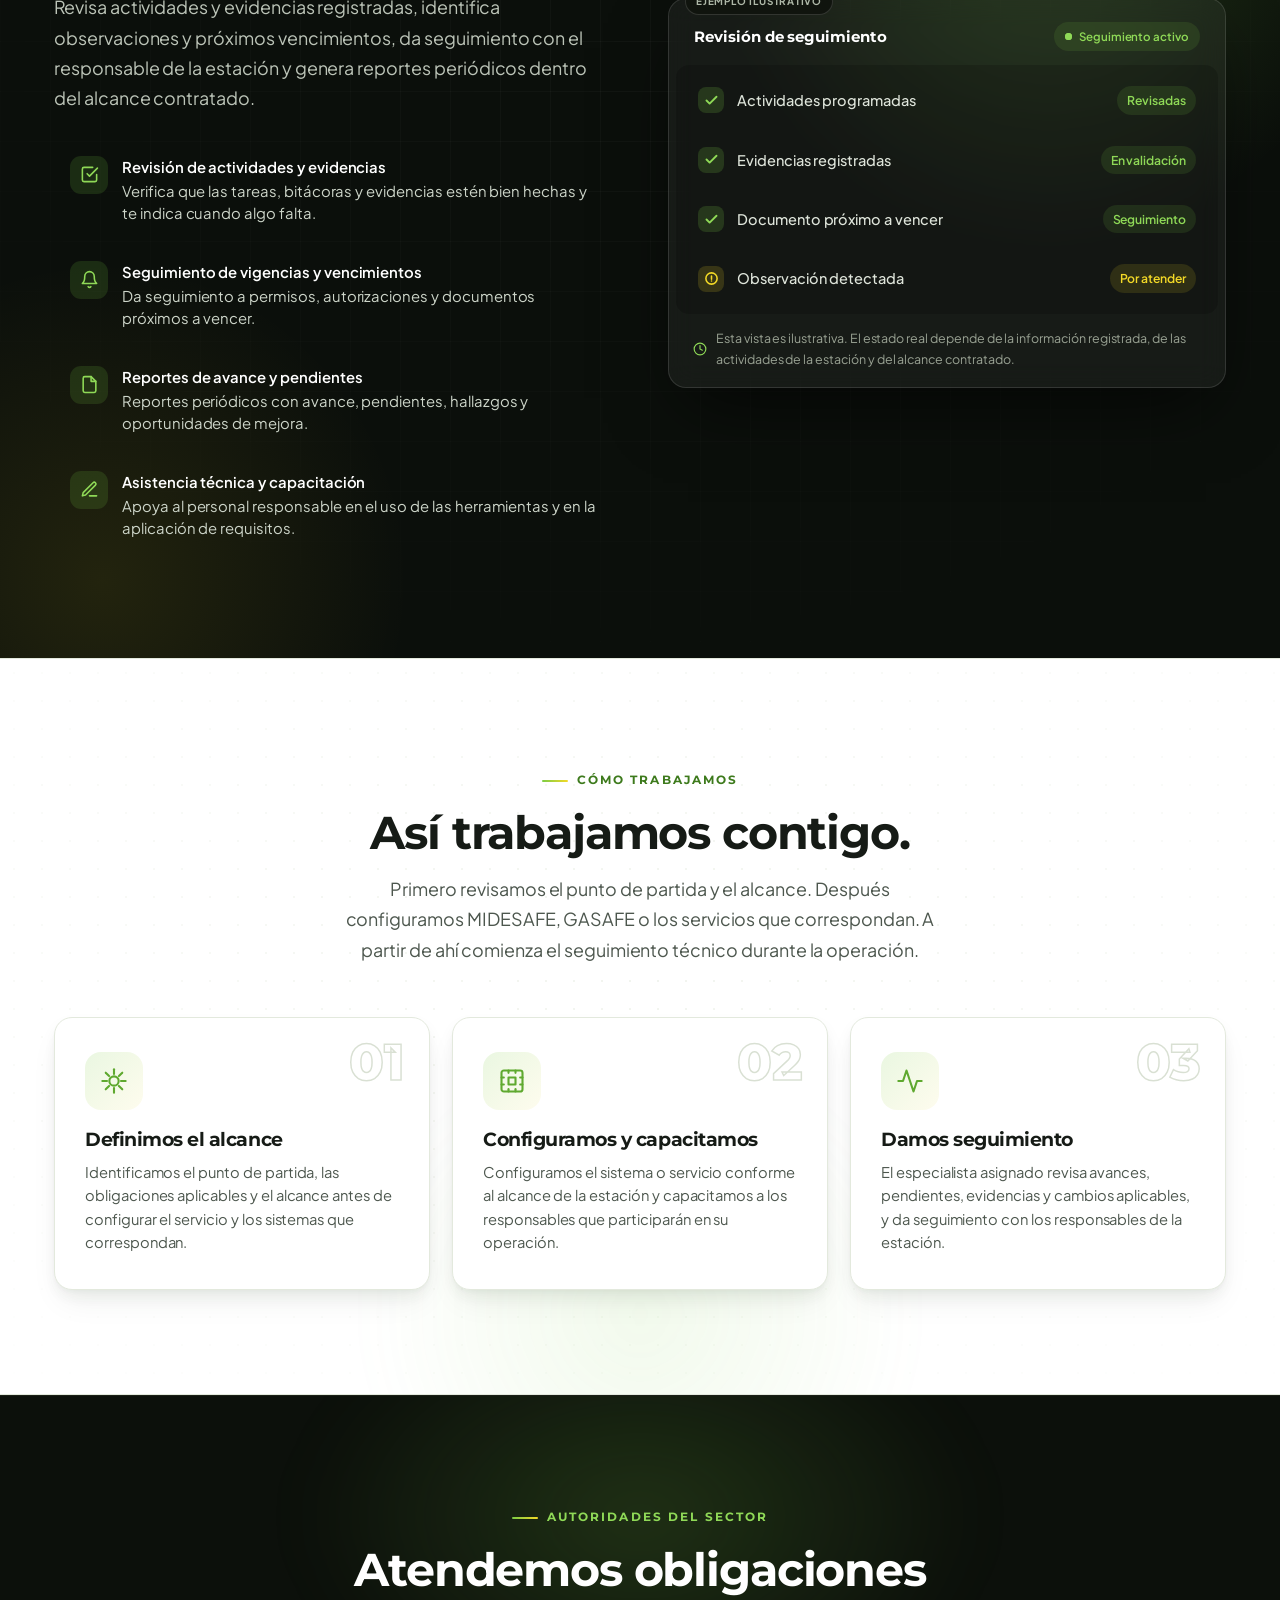
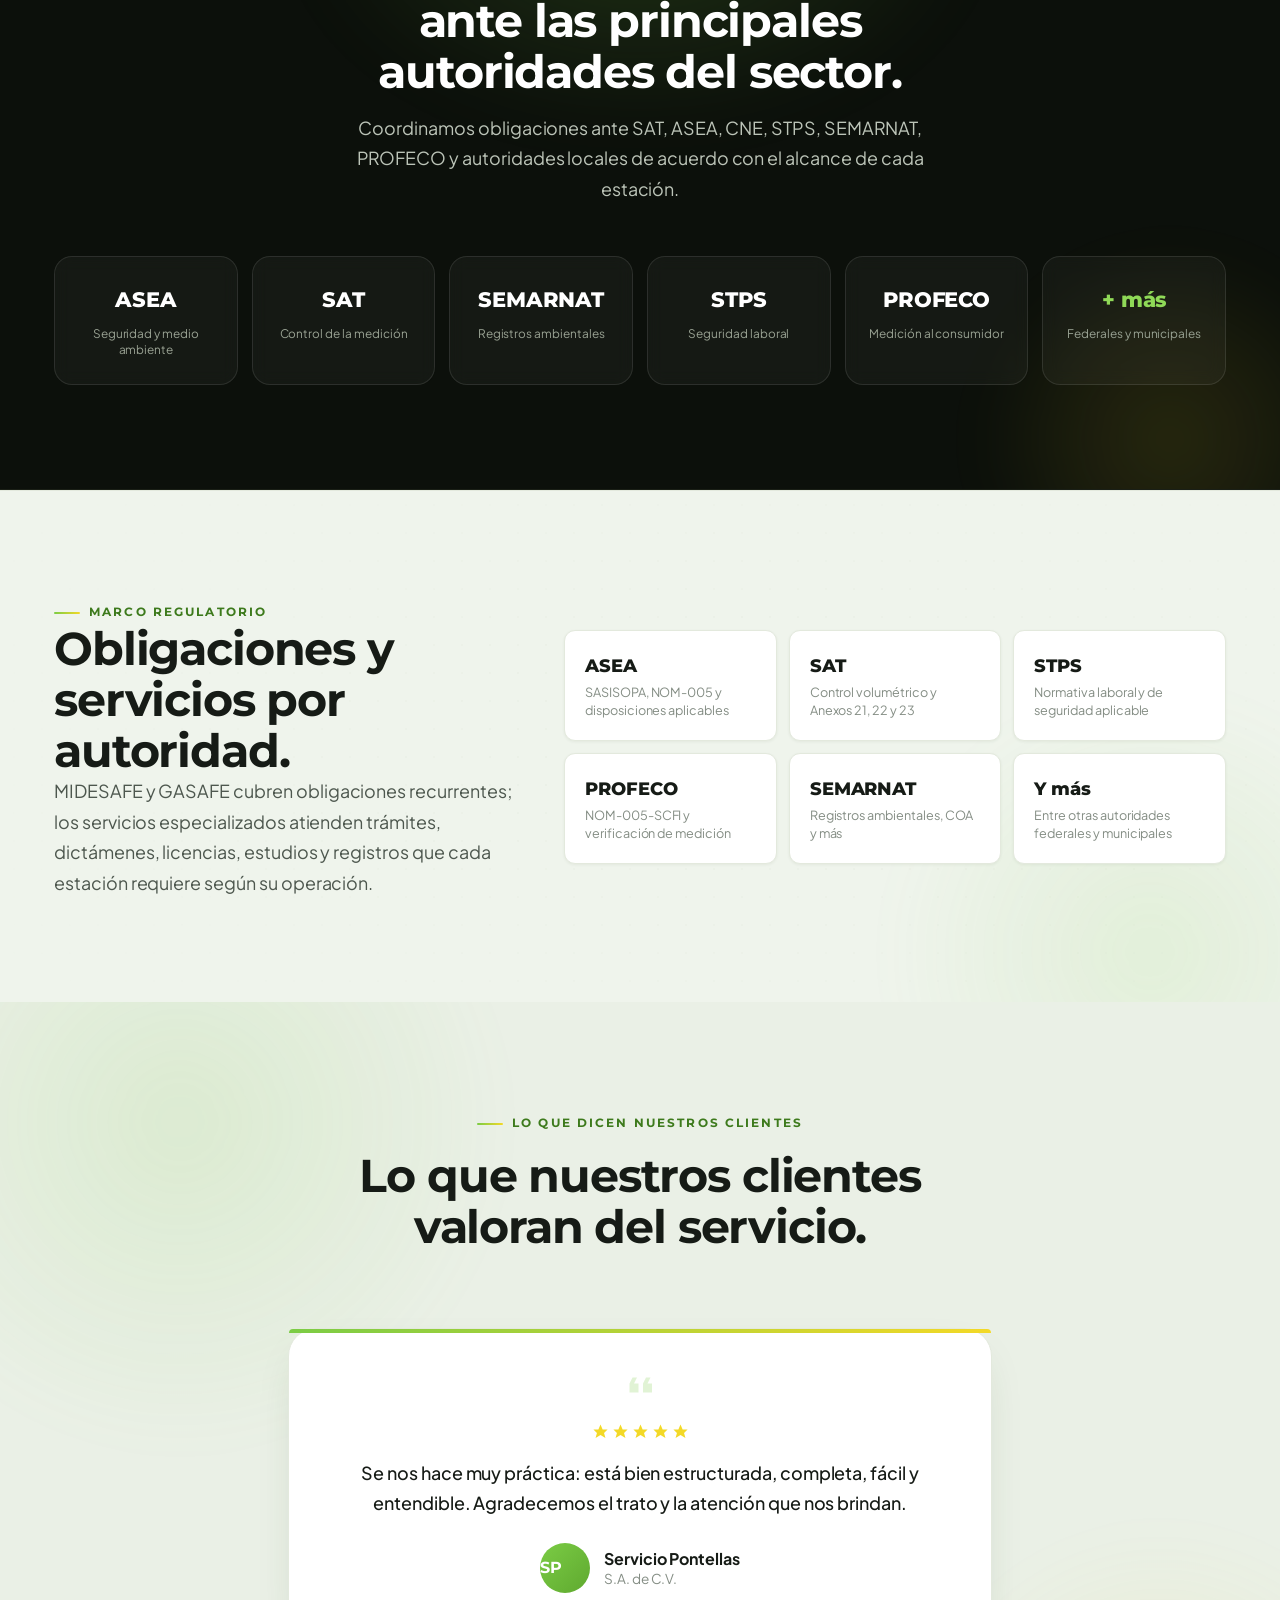
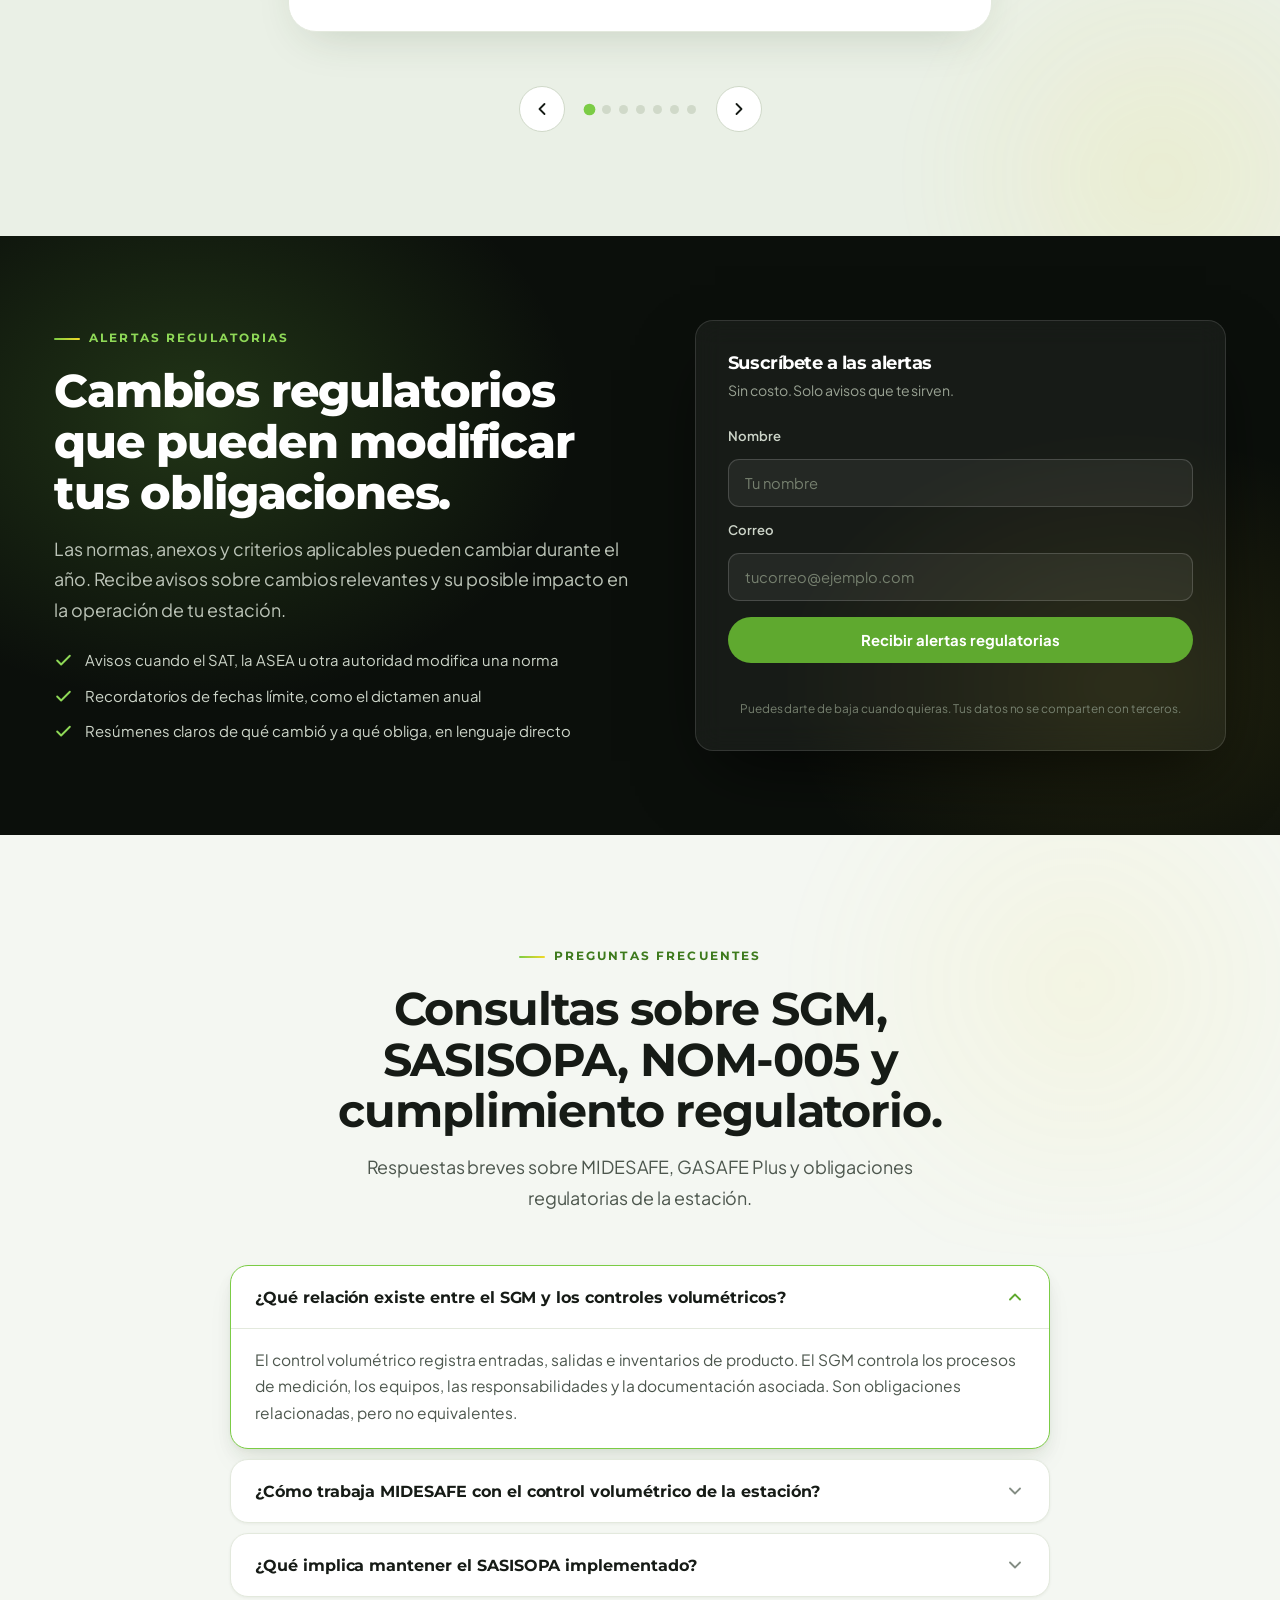
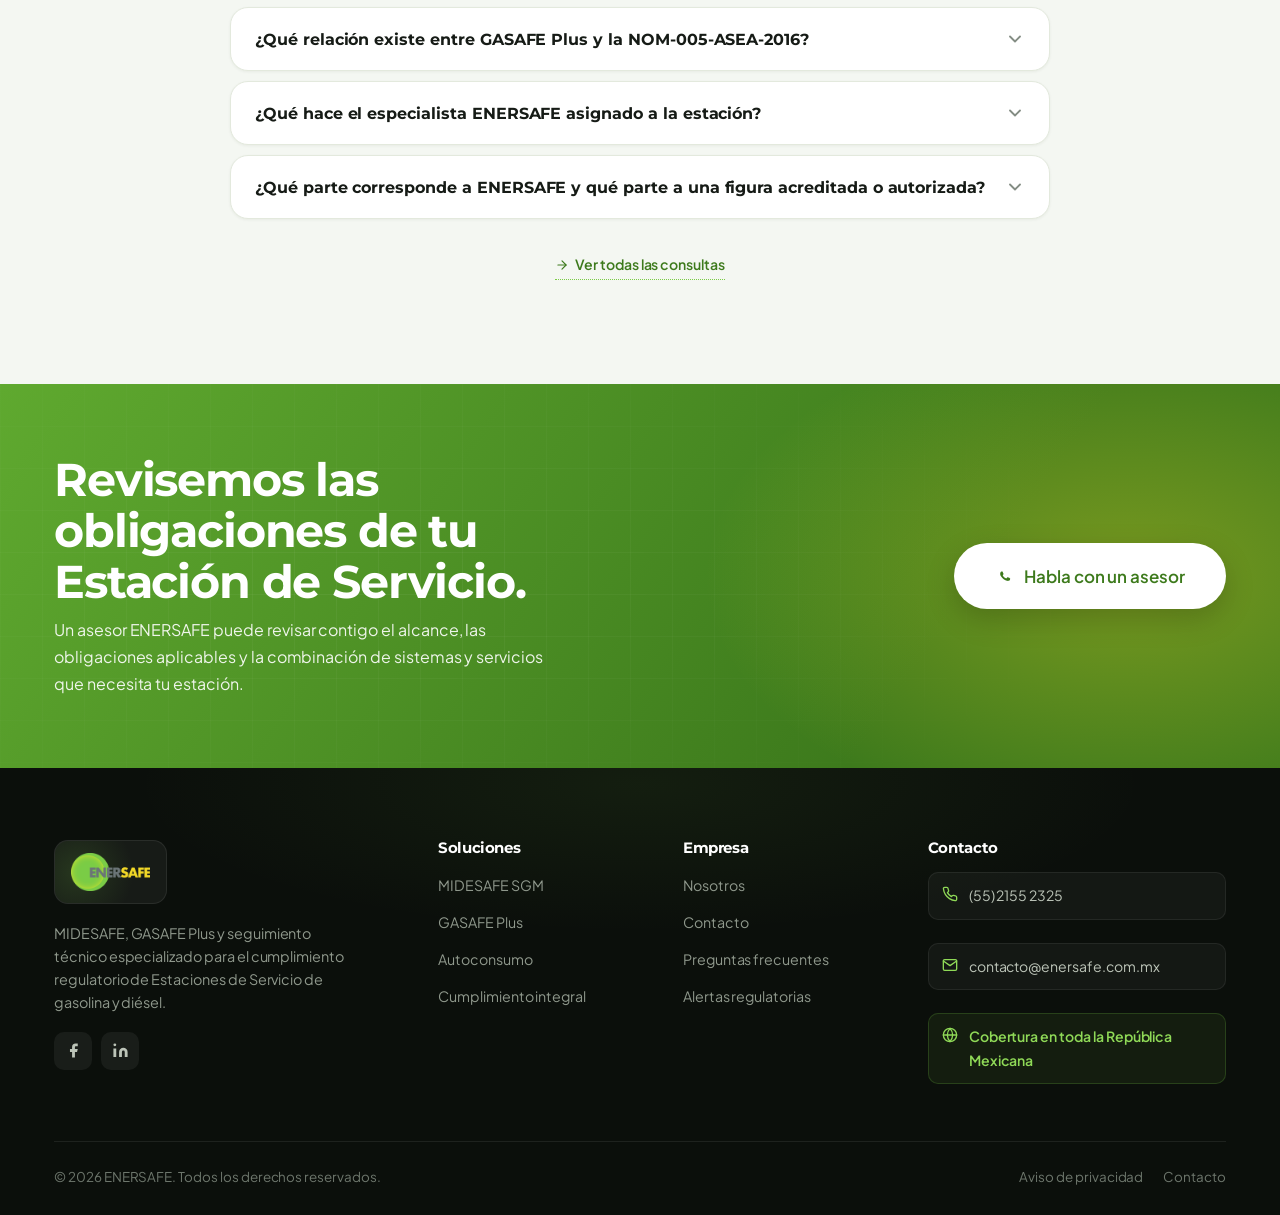
==== commit fbdcd3c8: "Clarify MIDESAFE copy without generic integration claims" ====
--- a/index.html
+++ b/index.html
@@ -116,7 +116,7 @@
 <div class="slide-inner"><div class="slide-content">
 <div class="slide-logo"><img alt="ENERSAFE" src="assets/enersafe-logo.png"/><span class="sub">MIDESAFE SGM</span></div>
 <div class="slide-badge"><span class="pulse"></span> SAT · Anexos 21, 22 y 23</div>
-<h1 data-en='SGM management and follow-up &lt;span class="hl"&gt;with MIDESAFE.&lt;/span&gt;' data-es='Gestión y seguimiento del SGM &lt;span class="hl"&gt;con MIDESAFE.&lt;/span&gt;'>Gestión y seguimiento del SGM <span class="hl">con MIDESAFE.</span></h1>
+<h1 data-en='Manage your SGM &lt;span class="hl"&gt;with MIDESAFE.&lt;/span&gt;' data-es='Administra tu SGM &lt;span class="hl"&gt;con MIDESAFE.&lt;/span&gt;'>Administra tu SGM <span class="hl">con MIDESAFE.</span></h1>
 <p class="lead" data-en="MIDESAFE manages SGM activities, equipment, records, calculations and evidence, with specialized technical follow-up." data-es="MIDESAFE administra actividades, equipos, registros, cálculos y evidencia del SGM, con seguimiento técnico especializado.">MIDESAFE administra actividades, equipos, registros, cálculos y evidencia del SGM, con seguimiento técnico especializado.</p>
 <div class="slide-norm"><svg fill="none" stroke="currentColor" stroke-linecap="round" stroke-linejoin="round" stroke-width="2" viewbox="0 0 24 24"><path d="M9 11l3 3L22 4"></path><path d="M21 12v7a2 2 0 0 1-2 2H5a2 2 0 0 1-2-2V5a2 2 0 0 1 2-2h11"></path></svg> <span data-en="NMX-CC-10012-IMNC-2004 · RES/811/2015 · 2026 RMF · Annexes 21, 22 and 23" data-es="NMX-CC-10012-IMNC-2004 · RES/811/2015 · RMF 2026 · Anexos 21, 22 y 23">NMX-CC-10012-IMNC-2004 · RES/811/2015 · RMF 2026 · Anexos 21, 22 y 23</span></div>
 <div class="slide-actions">
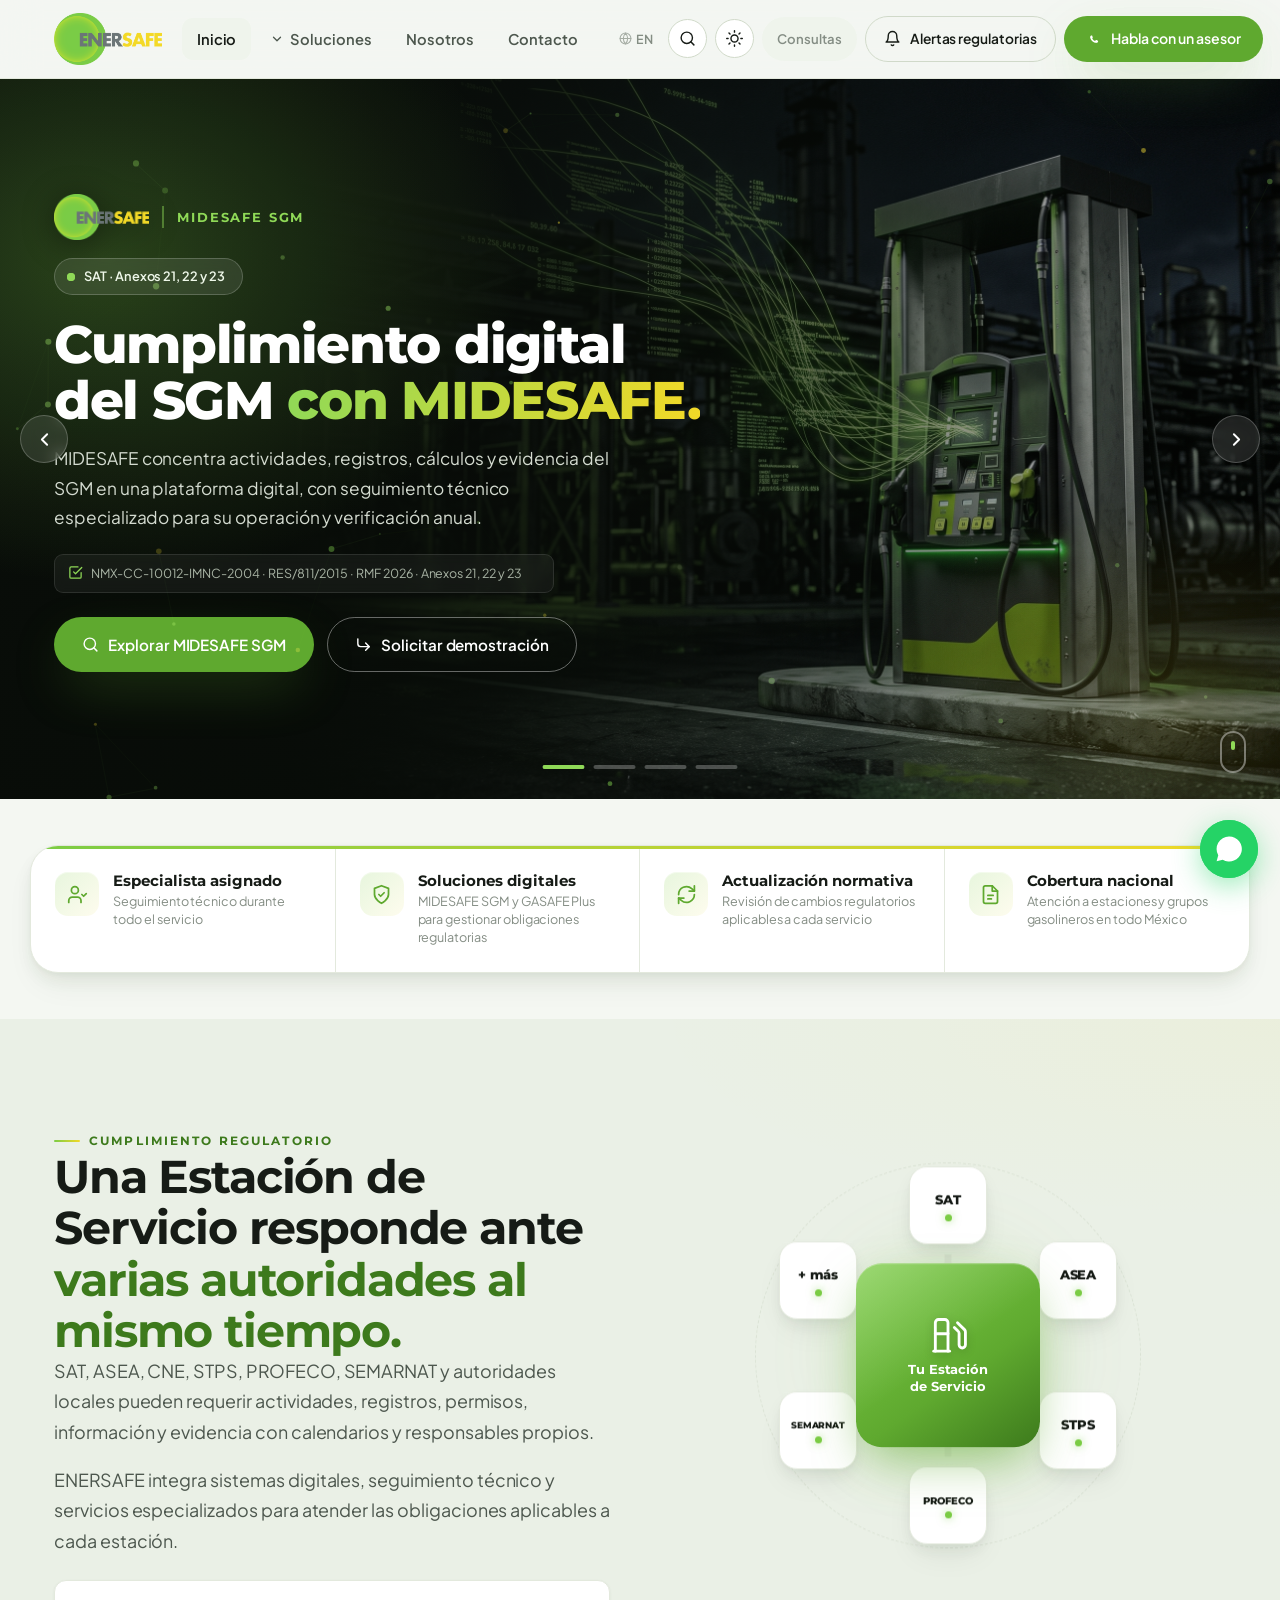
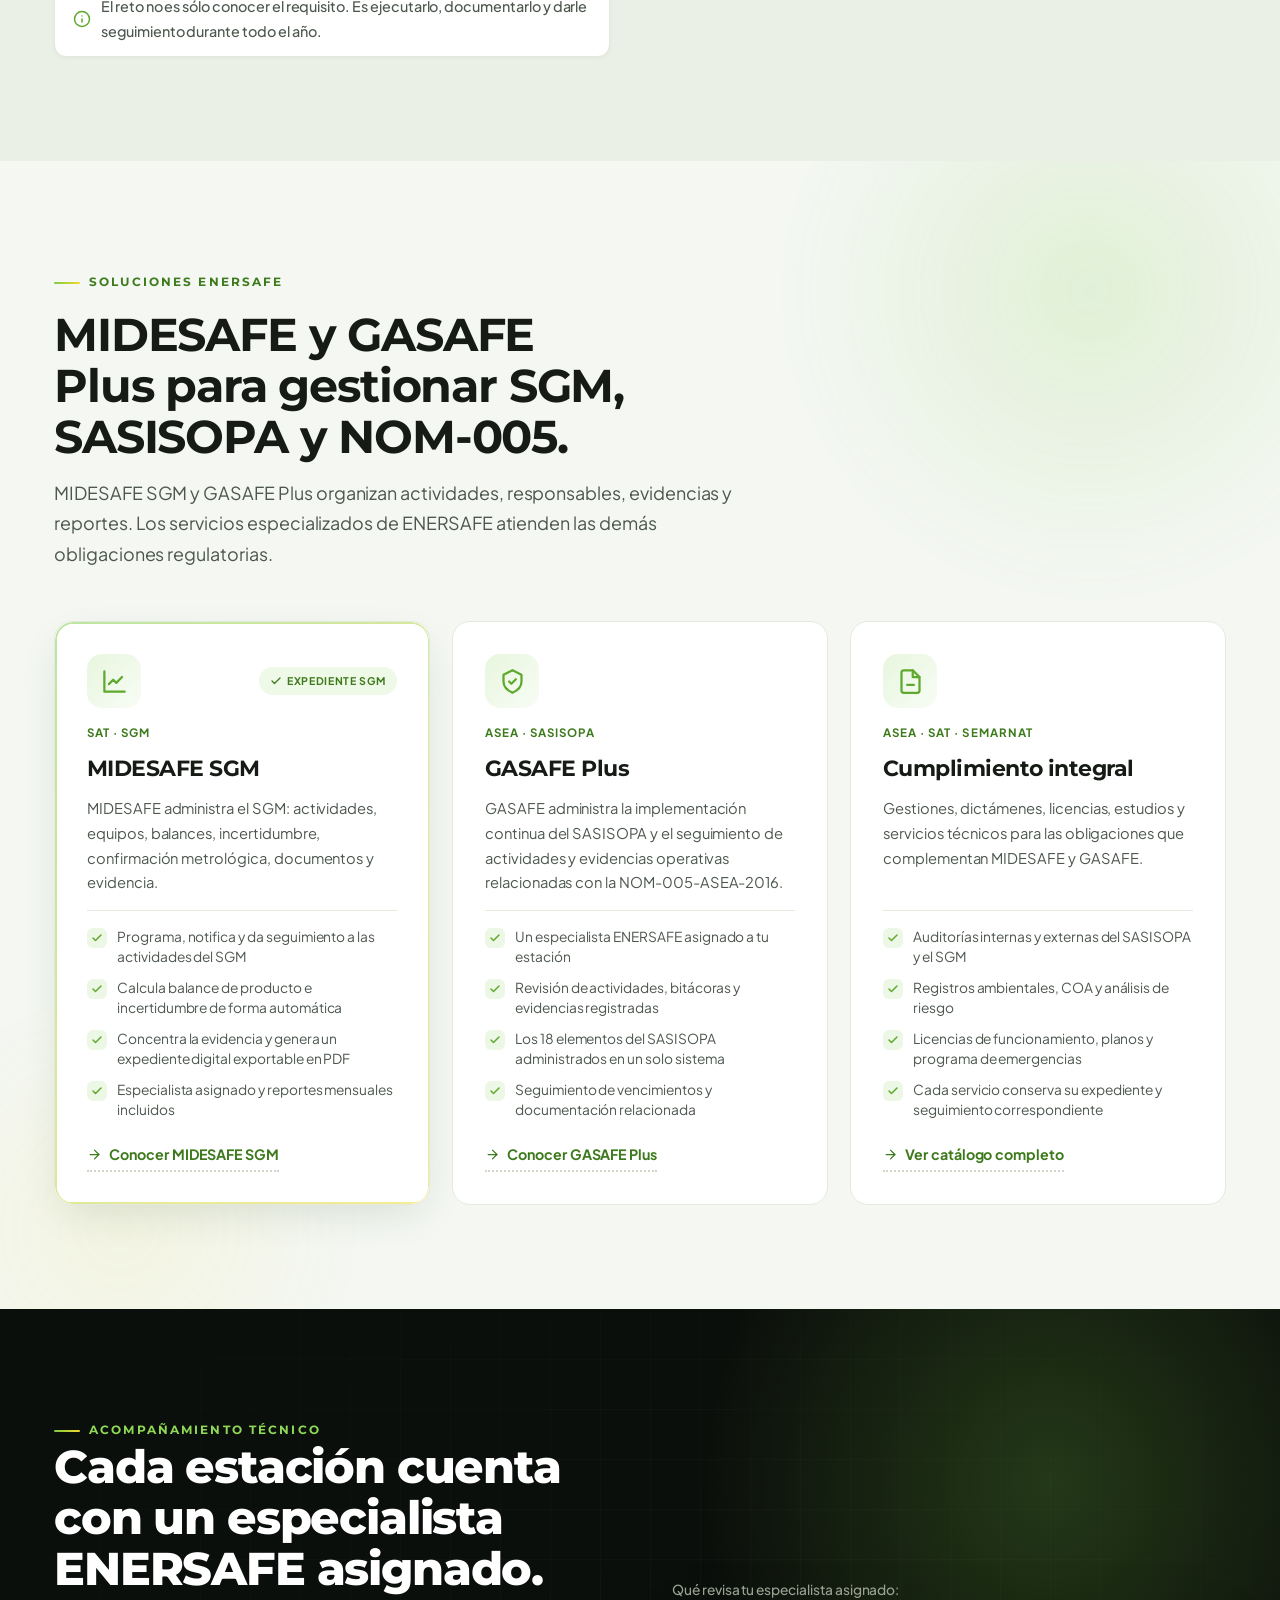
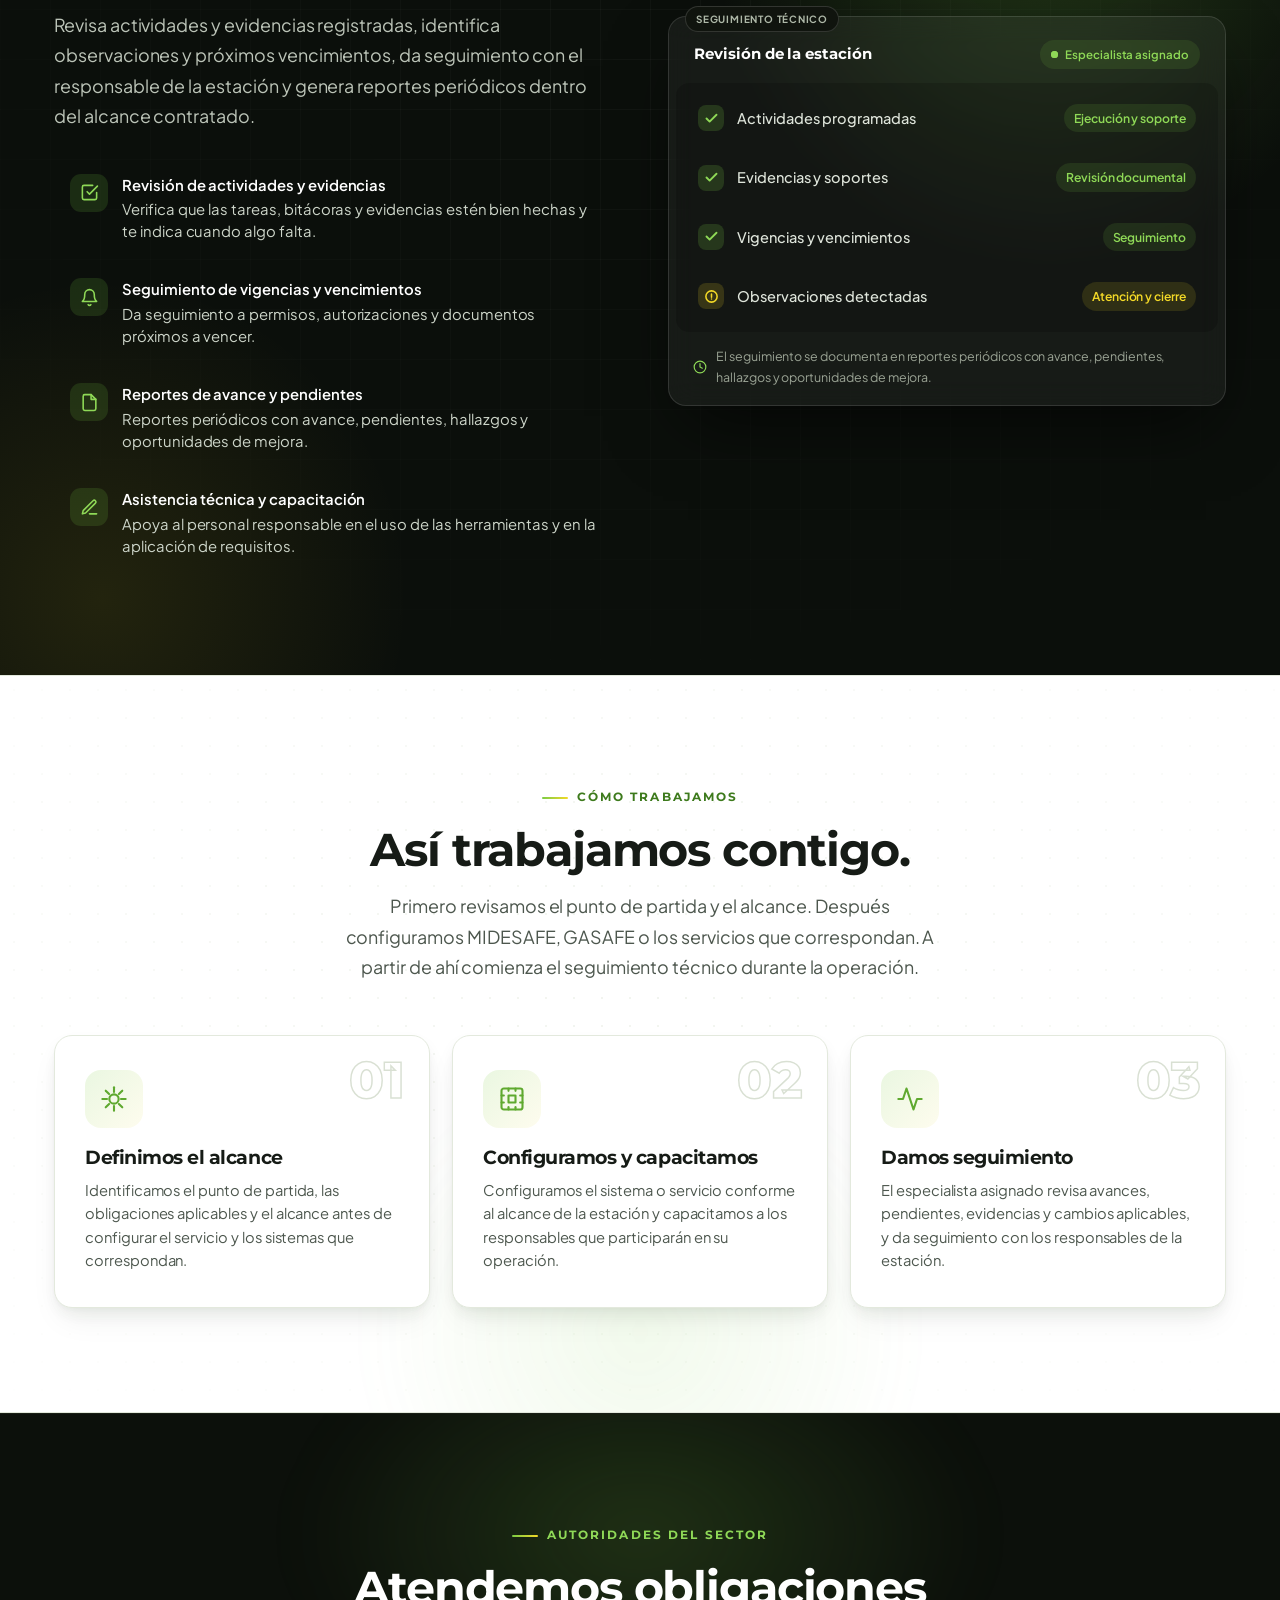
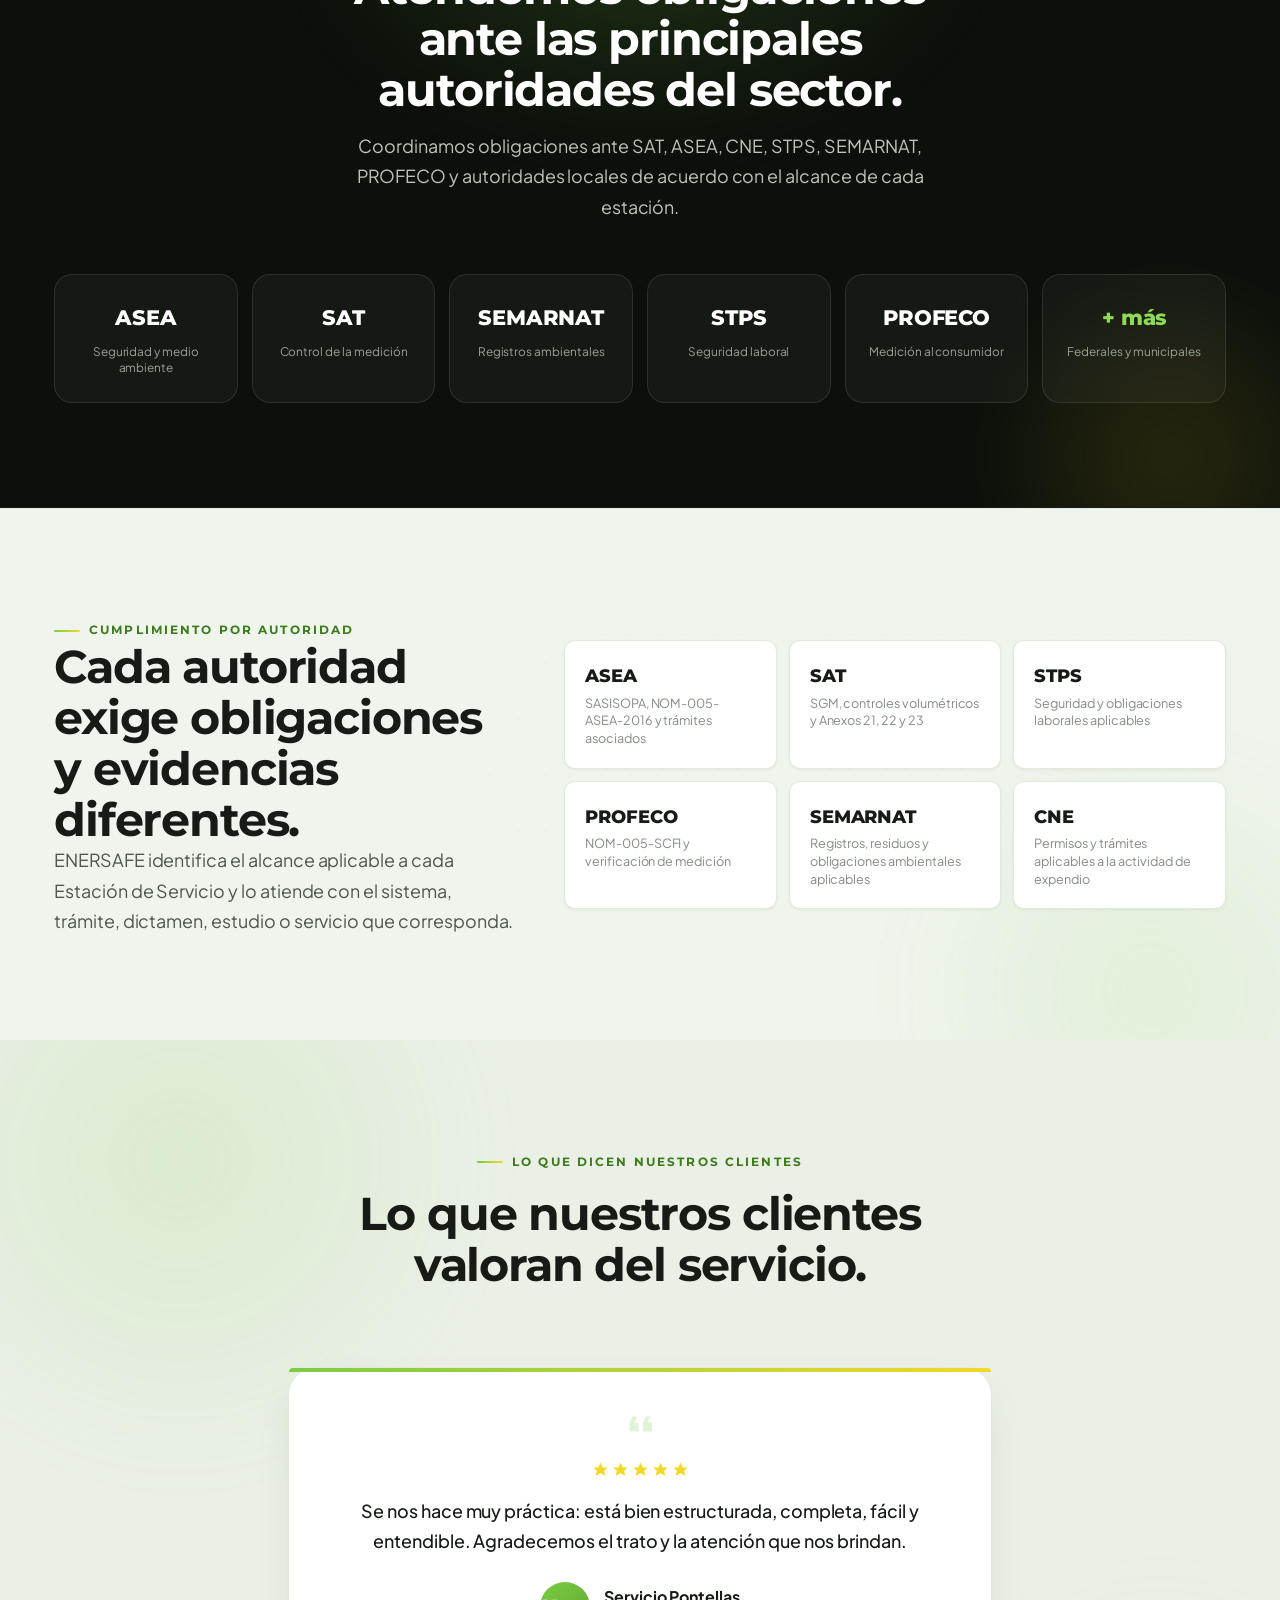
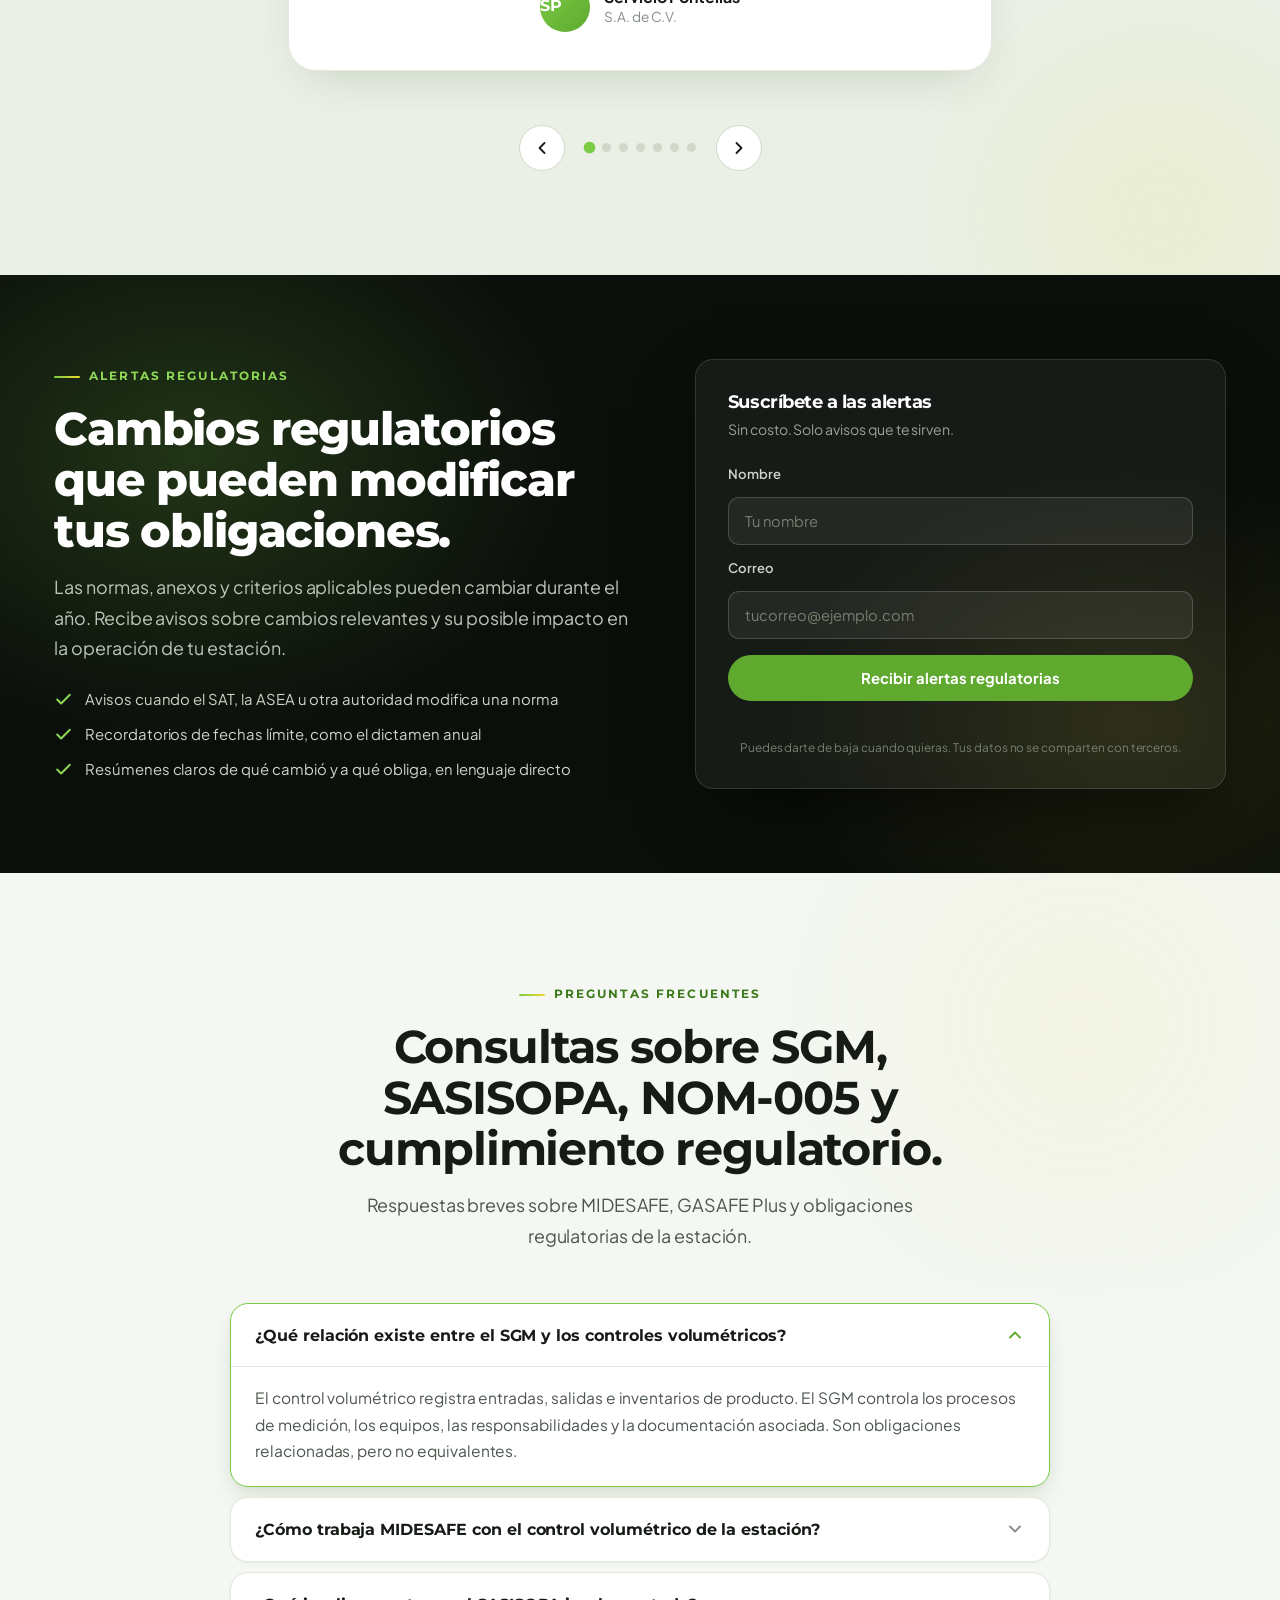
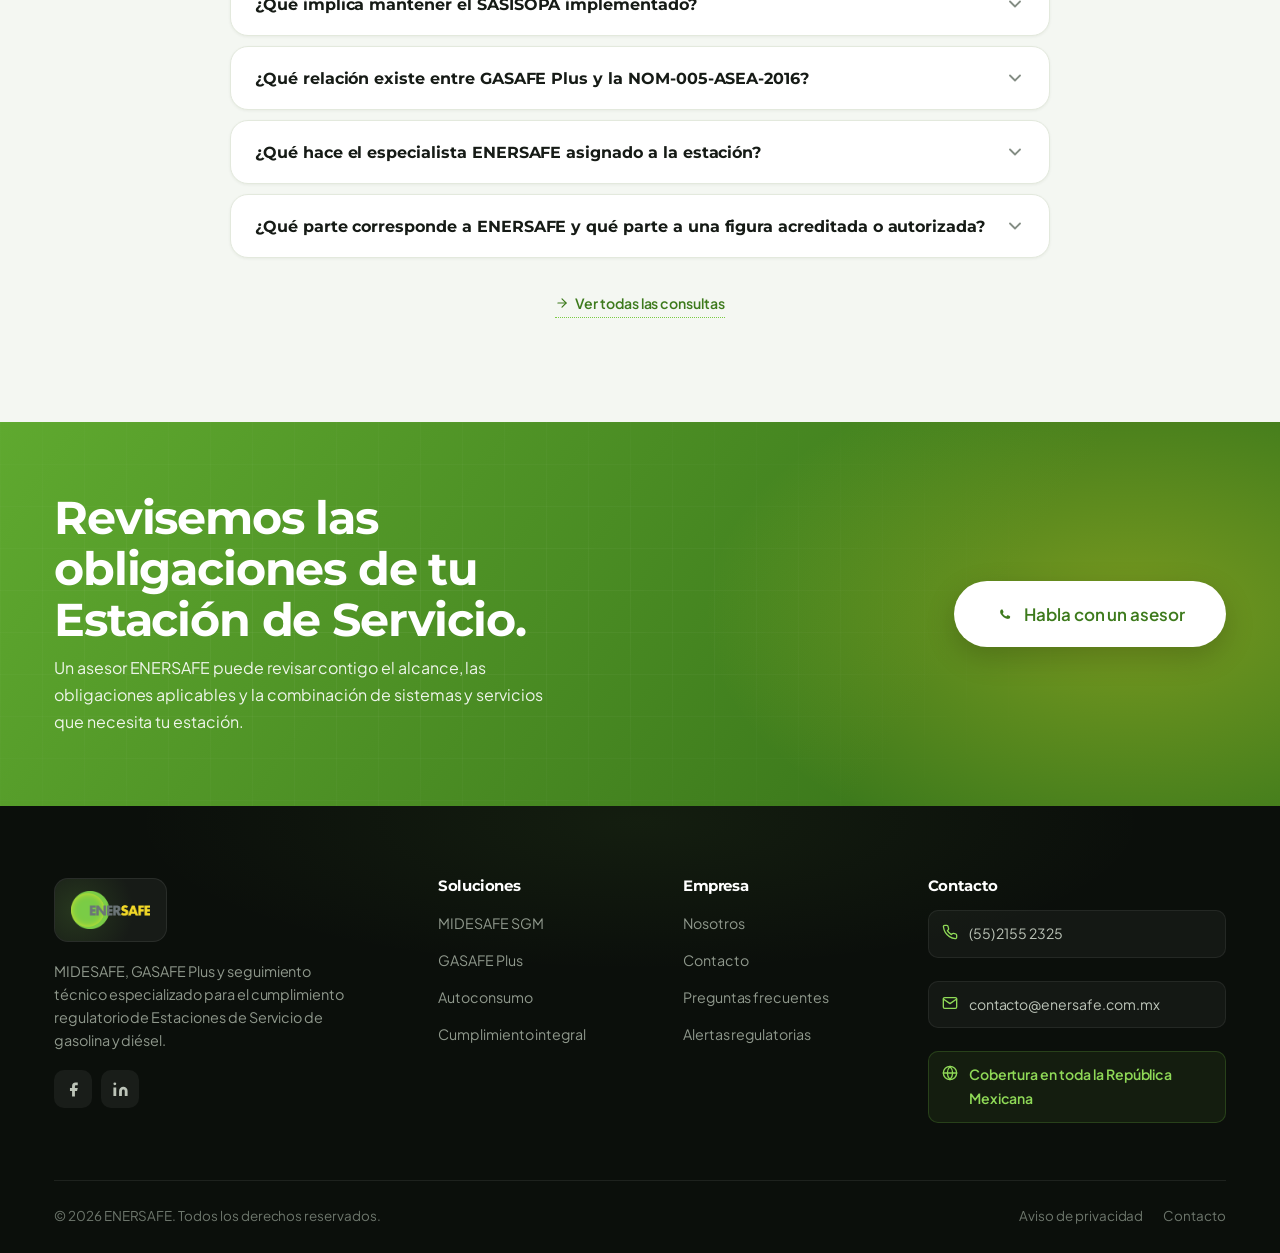
==== commit a68baefd: "Refine HOME copy from review notes" ====
--- a/index.html
+++ b/index.html
@@ -116,8 +116,8 @@
 <div class="slide-inner"><div class="slide-content">
 <div class="slide-logo"><img alt="ENERSAFE" src="assets/enersafe-logo.png"/><span class="sub">MIDESAFE SGM</span></div>
 <div class="slide-badge"><span class="pulse"></span> SAT · Anexos 21, 22 y 23</div>
-<h1 data-en='Manage your SGM &lt;span class="hl"&gt;with MIDESAFE.&lt;/span&gt;' data-es='Administra tu SGM &lt;span class="hl"&gt;con MIDESAFE.&lt;/span&gt;'>Administra tu SGM <span class="hl">con MIDESAFE.</span></h1>
-<p class="lead" data-en="MIDESAFE manages SGM activities, equipment, records, calculations and evidence, with specialized technical follow-up." data-es="MIDESAFE administra actividades, equipos, registros, cálculos y evidencia del SGM, con seguimiento técnico especializado.">MIDESAFE administra actividades, equipos, registros, cálculos y evidencia del SGM, con seguimiento técnico especializado.</p>
+<h1 data-en='Digital SGM compliance &lt;span class="hl"&gt;with MIDESAFE.&lt;/span&gt;' data-es='Cumplimiento digital del SGM &lt;span class="hl"&gt;con MIDESAFE.&lt;/span&gt;'>Cumplimiento digital del SGM <span class="hl">con MIDESAFE.</span></h1>
+<p class="lead" data-en="MIDESAFE brings together SGM activities, records, calculations and evidence in one digital platform, with specialized technical follow-up for operation and annual verification." data-es="MIDESAFE concentra actividades, registros, cálculos y evidencia del SGM en una plataforma digital, con seguimiento técnico especializado para su operación y verificación anual.">MIDESAFE concentra actividades, registros, cálculos y evidencia del SGM en una plataforma digital, con seguimiento técnico especializado para su operación y verificación anual.</p>
 <div class="slide-norm"><svg fill="none" stroke="currentColor" stroke-linecap="round" stroke-linejoin="round" stroke-width="2" viewbox="0 0 24 24"><path d="M9 11l3 3L22 4"></path><path d="M21 12v7a2 2 0 0 1-2 2H5a2 2 0 0 1-2-2V5a2 2 0 0 1 2-2h11"></path></svg> <span data-en="NMX-CC-10012-IMNC-2004 · RES/811/2015 · 2026 RMF · Annexes 21, 22 and 23" data-es="NMX-CC-10012-IMNC-2004 · RES/811/2015 · RMF 2026 · Anexos 21, 22 y 23">NMX-CC-10012-IMNC-2004 · RES/811/2015 · RMF 2026 · Anexos 21, 22 y 23</span></div>
 <div class="slide-actions">
 <a class="btn btn-primary" data-en="Explore MIDESAFE SGM" data-es="Explorar MIDESAFE SGM" href="midesafe-sgm.html"><svg fill="none" stroke="currentColor" stroke-linecap="round" stroke-linejoin="round" stroke-width="2" viewbox="0 0 24 24"><circle cx="11" cy="11" r="8"></circle><line x1="21" x2="16.65" y1="21" y2="16.65"></line></svg> Explorar MIDESAFE SGM</a>
@@ -189,7 +189,7 @@
 </div>
 <div class="trust-cell">
 <span class="tc-ic"><svg fill="none" stroke="currentColor" stroke-linecap="round" stroke-linejoin="round" stroke-width="2" viewbox="0 0 24 24"><path d="M12 22s8-4 8-10V5l-8-3-8 3v7c0 6 8 10 8 10z"></path><path d="M9 12l2 2 4-4"></path></svg></span>
-<span class="tc-tx"><span class="tc-t" data-en="Proprietary systems" data-es="Sistemas propios">Sistemas propios</span><span class="tc-d" data-en="MIDESAFE SGM and GASAFE Plus developed by ENERSAFE" data-es="MIDESAFE SGM y GASAFE Plus desarrollados por ENERSAFE">MIDESAFE SGM y GASAFE Plus desarrollados por ENERSAFE</span></span>
+<span class="tc-tx"><span class="tc-t" data-en="Digital solutions" data-es="Soluciones digitales">Soluciones digitales</span><span class="tc-d" data-en="MIDESAFE SGM and GASAFE Plus for regulatory compliance management" data-es="MIDESAFE SGM y GASAFE Plus para gestionar obligaciones regulatorias">MIDESAFE SGM y GASAFE Plus para gestionar obligaciones regulatorias</span></span>
 </div>
 <div class="trust-cell">
 <span class="tc-ic"><svg fill="none" stroke="currentColor" stroke-linecap="round" stroke-linejoin="round" stroke-width="2" viewbox="0 0 24 24"><path d="M21 2v6h-6"></path><path d="M3 12a9 9 0 0 1 15-6.7L21 8"></path><path d="M3 22v-6h6"></path><path d="M21 12a9 9 0 0 1-15 6.7L3 16"></path></svg></span>
@@ -263,10 +263,10 @@
 <h3>MIDESAFE SGM</h3>
 <p data-en="MIDESAFE manages the SGM: activities, equipment, balances, uncertainty, metrological confirmation, documents and evidence." data-es="MIDESAFE administra el SGM: actividades, equipos, balances, incertidumbre, confirmación metrológica, documentos y evidencia.">MIDESAFE administra el SGM: actividades, equipos, balances, incertidumbre, confirmación metrológica, documentos y evidencia.</p>
 <div class="pc-feats">
-<span><span class="fi"><svg fill="none" stroke="currentColor" stroke-linecap="round" stroke-linejoin="round" stroke-width="3" viewbox="0 0 24 24"><path d="M20 6L9 17l-5-5"></path></svg></span><span data-en="Volumetric-control information recording and validation" data-es="Registro y validación de información del control volumétrico">Registro y validación de información del control volumétrico</span></span>
-<span><span class="fi"><svg fill="none" stroke="currentColor" stroke-linecap="round" stroke-linejoin="round" stroke-width="3" viewbox="0 0 24 24"><path d="M20 6L9 17l-5-5"></path></svg></span><span data-en="Calculates product balance and uncertainty automatically" data-es="Calcula balance de producto e incertidumbre dentro de MIDESAFE">Calcula balance de producto e incertidumbre dentro de MIDESAFE</span></span>
-<span><span class="fi"><svg fill="none" stroke="currentColor" stroke-linecap="round" stroke-linejoin="round" stroke-width="3" viewbox="0 0 24 24"><path d="M20 6L9 17l-5-5"></path></svg></span><span data-en="Backs the SAT Annual Compliance Certificate" data-es="Organiza la evidencia del SGM para facilitar su verificación">Organiza la evidencia del SGM para facilitar su verificación</span></span>
-<span><span class="fi"><svg fill="none" stroke="currentColor" stroke-linecap="round" stroke-linejoin="round" stroke-width="3" viewbox="0 0 24 24"><path d="M20 6L9 17l-5-5"></path></svg></span><span data-en="Assigned specialist and monthly reports included" data-es="Especialista asignado y reportes periódicos incluidos">Especialista asignado y reportes periódicos incluidos</span></span>
+<span><span class="fi"><svg fill="none" stroke="currentColor" stroke-linecap="round" stroke-linejoin="round" stroke-width="3" viewbox="0 0 24 24"><path d="M20 6L9 17l-5-5"></path></svg></span><span data-en="Schedules, notifies and tracks SGM activities" data-es="Programa, notifica y da seguimiento a las actividades del SGM">Programa, notifica y da seguimiento a las actividades del SGM</span></span>
+<span><span class="fi"><svg fill="none" stroke="currentColor" stroke-linecap="round" stroke-linejoin="round" stroke-width="3" viewbox="0 0 24 24"><path d="M20 6L9 17l-5-5"></path></svg></span><span data-en="Calculates product balance and uncertainty automatically" data-es="Calcula balance de producto e incertidumbre de forma automática">Calcula balance de producto e incertidumbre de forma automática</span></span>
+<span><span class="fi"><svg fill="none" stroke="currentColor" stroke-linecap="round" stroke-linejoin="round" stroke-width="3" viewbox="0 0 24 24"><path d="M20 6L9 17l-5-5"></path></svg></span><span data-en="Builds a digital file exportable to PDF" data-es="Concentra la evidencia y genera un expediente digital exportable en PDF">Concentra la evidencia y genera un expediente digital exportable en PDF</span></span>
+<span><span class="fi"><svg fill="none" stroke="currentColor" stroke-linecap="round" stroke-linejoin="round" stroke-width="3" viewbox="0 0 24 24"><path d="M20 6L9 17l-5-5"></path></svg></span><span data-en="Assigned specialist and monthly reports included" data-es="Especialista asignado y reportes mensuales incluidos">Especialista asignado y reportes mensuales incluidos</span></span>
 </div>
 <a class="pc-link" data-en="Learn about MIDESAFE SGM" data-es="Conocer MIDESAFE SGM" href="midesafe-sgm.html">Conocer MIDESAFE SGM <svg fill="none" stroke="currentColor" stroke-linecap="round" stroke-linejoin="round" stroke-width="2" viewbox="0 0 24 24"><line x1="5" x2="19" y1="12" y2="12"></line><polyline points="12 5 19 12 12 19"></polyline></svg></a>
 </div></div>
@@ -323,20 +323,20 @@
 </div>
 </div>
 <div class="reveal-r" data-delay="1">
-<p class="spec-panel-intro" data-en="An example of what is reviewed during follow-up:" data-es="Un ejemplo de lo que se revisa durante el seguimiento:">Un ejemplo de lo que se revisa durante el seguimiento:</p>
+<p class="spec-panel-intro" data-en="What your assigned specialist reviews:" data-es="Qué revisa tu especialista asignado:">Qué revisa tu especialista asignado:</p>
 <div class="spec-panel">
-<span class="sp-illus" data-en="Illustrative example" data-es="Ejemplo ilustrativo">Ejemplo ilustrativo</span>
+<span class="sp-illus" data-en="Technical follow-up" data-es="Seguimiento técnico">Seguimiento técnico</span>
 <div class="sp-head">
-<span class="t" data-en="Follow-up review" data-es="Revisión de seguimiento">Revisión de seguimiento</span>
-<span class="sp-live"><span class="pulse"></span> <span data-en="Active follow-up" data-es="Seguimiento activo">Seguimiento activo</span></span>
+<span class="t" data-en="Station review" data-es="Revisión de la estación">Revisión de la estación</span>
+<span class="sp-live"><span class="pulse"></span> <span data-en="Assigned specialist" data-es="Especialista asignado">Especialista asignado</span></span>
 </div>
 <div class="sp-body">
-<div class="sp-row"><span class="sp-check ok"><svg fill="none" stroke="currentColor" stroke-linecap="round" stroke-linejoin="round" stroke-width="3" viewbox="0 0 24 24"><path d="M20 6L9 17l-5-5"></path></svg></span><span class="lbl" data-en="Scheduled activities" data-es="Actividades programadas">Actividades programadas</span><span class="val val-ok" data-en="Reviewed" data-es="Revisadas">Revisadas</span></div>
-<div class="sp-row"><span class="sp-check ok"><svg fill="none" stroke="currentColor" stroke-linecap="round" stroke-linejoin="round" stroke-width="3" viewbox="0 0 24 24"><path d="M20 6L9 17l-5-5"></path></svg></span><span class="lbl" data-en="Recorded evidence" data-es="Evidencias registradas">Evidencias registradas</span><span class="val val-ok" data-en="Under review" data-es="En validación">En validación</span></div>
-<div class="sp-row"><span class="sp-check ok"><svg fill="none" stroke="currentColor" stroke-linecap="round" stroke-linejoin="round" stroke-width="3" viewbox="0 0 24 24"><path d="M20 6L9 17l-5-5"></path></svg></span><span class="lbl" data-en="Document approaching expiration" data-es="Documento próximo a vencer">Documento próximo a vencer</span><span class="val val-ok" data-en="Follow-up" data-es="Seguimiento">Seguimiento</span></div>
-<div class="sp-row"><span class="sp-check warn"><svg fill="none" stroke="currentColor" stroke-linecap="round" stroke-linejoin="round" stroke-width="2.5" viewbox="0 0 24 24"><circle cx="12" cy="12" r="9"></circle><line x1="12" x2="12" y1="8" y2="13"></line><line x1="12" x2="12" y1="16" y2="16"></line></svg></span><span class="lbl" data-en="Observation identified" data-es="Observación detectada">Observación detectada</span><span class="val val-warn" data-en="Pending action" data-es="Por atender">Por atender</span></div>
-</div>
-<div class="sp-foot"><svg fill="none" stroke="currentColor" stroke-linecap="round" stroke-linejoin="round" stroke-width="2" viewbox="0 0 24 24"><circle cx="12" cy="12" r="10"></circle><polyline points="12 6 12 12 16 14"></polyline></svg> <span data-en="This view is illustrative. Actual status depends on the information recorded, station activities and the contracted scope." data-es="Esta vista es ilustrativa. El estado real depende de la información registrada, de las actividades de la estación y del alcance contratado.">Esta vista es ilustrativa. El estado real depende de la información registrada, de las actividades de la estación y del alcance contratado.</span></div>
+<div class="sp-row"><span class="sp-check ok"><svg fill="none" stroke="currentColor" stroke-linecap="round" stroke-linejoin="round" stroke-width="3" viewbox="0 0 24 24"><path d="M20 6L9 17l-5-5"></path></svg></span><span class="lbl" data-en="Scheduled activities" data-es="Actividades programadas">Actividades programadas</span><span class="val val-ok" data-en="Execution and support" data-es="Ejecución y soporte">Ejecución y soporte</span></div>
+<div class="sp-row"><span class="sp-check ok"><svg fill="none" stroke="currentColor" stroke-linecap="round" stroke-linejoin="round" stroke-width="3" viewbox="0 0 24 24"><path d="M20 6L9 17l-5-5"></path></svg></span><span class="lbl" data-en="Evidence and supporting documents" data-es="Evidencias y soportes">Evidencias y soportes</span><span class="val val-ok" data-en="Document review" data-es="Revisión documental">Revisión documental</span></div>
+<div class="sp-row"><span class="sp-check ok"><svg fill="none" stroke="currentColor" stroke-linecap="round" stroke-linejoin="round" stroke-width="3" viewbox="0 0 24 24"><path d="M20 6L9 17l-5-5"></path></svg></span><span class="lbl" data-en="Validities and expirations" data-es="Vigencias y vencimientos">Vigencias y vencimientos</span><span class="val val-ok" data-en="Follow-up" data-es="Seguimiento">Seguimiento</span></div>
+<div class="sp-row"><span class="sp-check warn"><svg fill="none" stroke="currentColor" stroke-linecap="round" stroke-linejoin="round" stroke-width="2.5" viewbox="0 0 24 24"><circle cx="12" cy="12" r="9"></circle><line x1="12" x2="12" y1="8" y2="13"></line><line x1="12" x2="12" y1="16" y2="16"></line></svg></span><span class="lbl" data-en="Observations identified" data-es="Observaciones detectadas">Observaciones detectadas</span><span class="val val-warn" data-en="Attention and closure" data-es="Atención y cierre">Atención y cierre</span></div>
+</div>
+<div class="sp-foot"><svg fill="none" stroke="currentColor" stroke-linecap="round" stroke-linejoin="round" stroke-width="2" viewbox="0 0 24 24"><circle cx="12" cy="12" r="10"></circle><polyline points="12 6 12 12 16 14"></polyline></svg> <span data-en="Follow-up is documented in periodic reports covering progress, pending items, findings and improvement opportunities." data-es="El seguimiento se documenta en reportes periódicos con avance, pendientes, hallazgos y oportunidades de mejora.">El seguimiento se documenta en reportes periódicos con avance, pendientes, hallazgos y oportunidades de mejora.</span></div>
 </div>
 </div>
 </div>
@@ -395,17 +395,17 @@
 <div class="wrap">
 <div class="deps-layout">
 <div class="reveal-l">
-<span class="eyebrow" data-en="Regulatory framework" data-es="Marco regulatorio">Marco regulatorio</span>
-<h2 data-en="Obligations and services by authority." data-es="Obligaciones y servicios por autoridad.">Obligaciones y servicios por autoridad.</h2>
-<p class="lead" data-en="MIDESAFE and GASAFE cover recurring obligations; specialized services address filings, reports, licenses, studies and registrations required by each station's operation." data-es="MIDESAFE y GASAFE cubren obligaciones recurrentes; los servicios especializados atienden trámites, dictámenes, licencias, estudios y registros que cada estación requiere según su operación.">MIDESAFE y GASAFE cubren obligaciones recurrentes; los servicios especializados atienden trámites, dictámenes, licencias, estudios y registros que cada estación requiere según su operación.</p>
+<span class="eyebrow" data-en="Compliance by authority" data-es="Cumplimiento por autoridad">Cumplimiento por autoridad</span>
+<h2 data-en="Each authority requires different obligations and evidence." data-es="Cada autoridad exige obligaciones y evidencias diferentes.">Cada autoridad exige obligaciones y evidencias diferentes.</h2>
+<p class="lead" data-en="ENERSAFE identifies the scope applicable to each service station and addresses it with the system, filing, assessment, study or service that corresponds." data-es="ENERSAFE identifica el alcance aplicable a cada Estación de Servicio y lo atiende con el sistema, trámite, dictamen, estudio o servicio que corresponda.">ENERSAFE identifica el alcance aplicable a cada Estación de Servicio y lo atiende con el sistema, trámite, dictamen, estudio o servicio que corresponda.</p>
 </div>
 <div class="deps-bento reveal-r" data-delay="1">
-<div class="dep"><div class="code">ASEA</div><div class="desc" data-en="SASISOPA, NOM-005 and applicable provisions" data-es="SASISOPA, NOM-005 y disposiciones aplicables">SASISOPA, NOM-005 y disposiciones aplicables</div></div>
-<div class="dep"><div class="code">SAT</div><div class="desc" data-en="Volumetric control and Annexes 21, 22 &amp; 23" data-es="Control volumétrico y Anexos 21, 22 y 23">Control volumétrico y Anexos 21, 22 y 23</div></div>
-<div class="dep"><div class="code">STPS</div><div class="desc" data-en="Applicable labor and safety regulation" data-es="Normativa laboral y de seguridad aplicable">Normativa laboral y de seguridad aplicable</div></div>
+<div class="dep"><div class="code">ASEA</div><div class="desc" data-en="SASISOPA, NOM-005-ASEA-2016 and related filings" data-es="SASISOPA, NOM-005-ASEA-2016 y trámites asociados">SASISOPA, NOM-005-ASEA-2016 y trámites asociados</div></div>
+<div class="dep"><div class="code">SAT</div><div class="desc" data-en="SGM, volumetric controls and Annexes 21, 22 &amp; 23" data-es="SGM, controles volumétricos y Anexos 21, 22 y 23">SGM, controles volumétricos y Anexos 21, 22 y 23</div></div>
+<div class="dep"><div class="code">STPS</div><div class="desc" data-en="Applicable occupational safety and labor obligations" data-es="Seguridad y obligaciones laborales aplicables">Seguridad y obligaciones laborales aplicables</div></div>
 <div class="dep"><div class="code">PROFECO</div><div class="desc" data-en="NOM-005-SCFI and measurement verification" data-es="NOM-005-SCFI y verificación de medición">NOM-005-SCFI y verificación de medición</div></div>
-<div class="dep"><div class="code">SEMARNAT</div><div class="desc" data-en="Environmental records, COA and more" data-es="Registros ambientales, COA y más">Registros ambientales, COA y más</div></div>
-<div class="dep"><div class="code" data-en="And more" data-es="Y más">Y más</div><div class="desc" data-en="Among other federal and municipal authorities" data-es="Entre otras autoridades federales y municipales">Entre otras autoridades federales y municipales</div></div>
+<div class="dep"><div class="code">SEMARNAT</div><div class="desc" data-en="Environmental registrations, waste and applicable obligations" data-es="Registros, residuos y obligaciones ambientales aplicables">Registros, residuos y obligaciones ambientales aplicables</div></div>
+<div class="dep"><div class="code" data-en="CNE" data-es="CNE">CNE</div><div class="desc" data-en="Permits and filings applicable to fuel retail activity" data-es="Permisos y trámites aplicables a la actividad de expendio">Permisos y trámites aplicables a la actividad de expendio</div></div>
 </div>
 </div>
 </div>
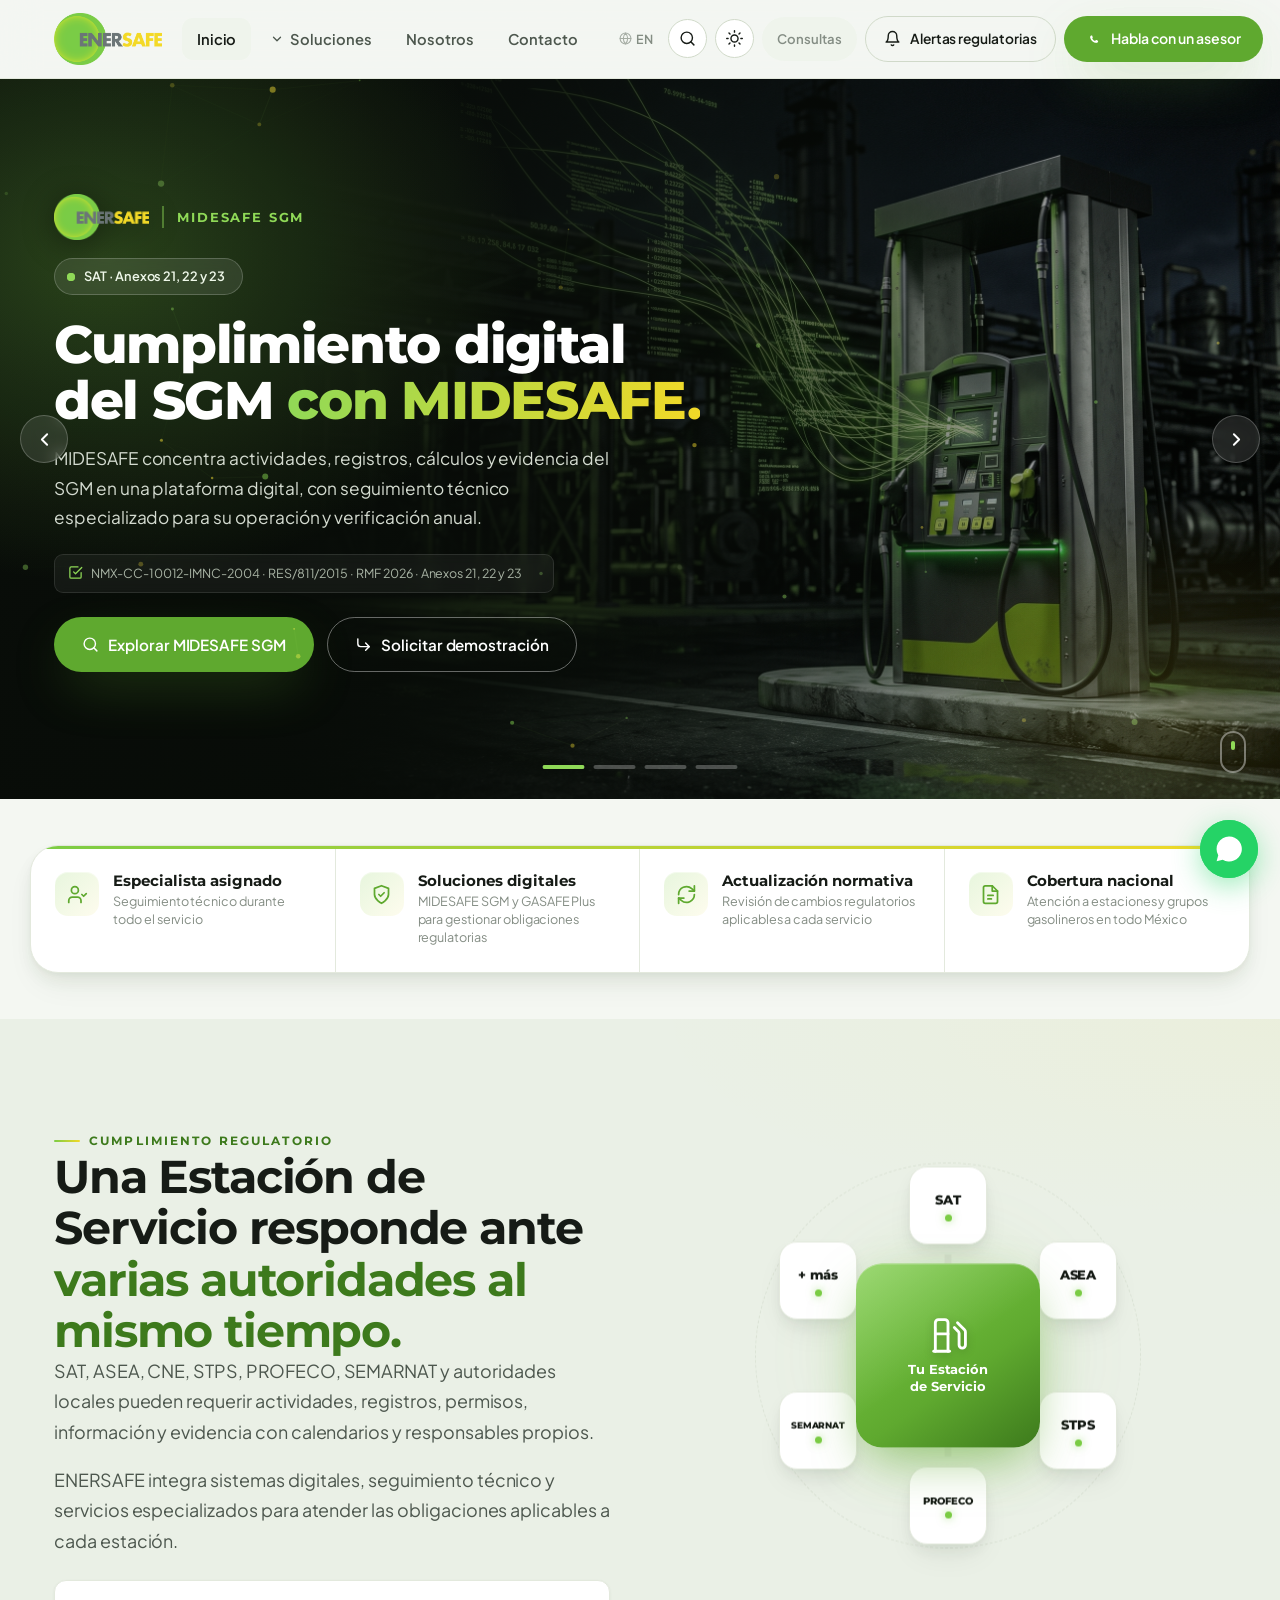
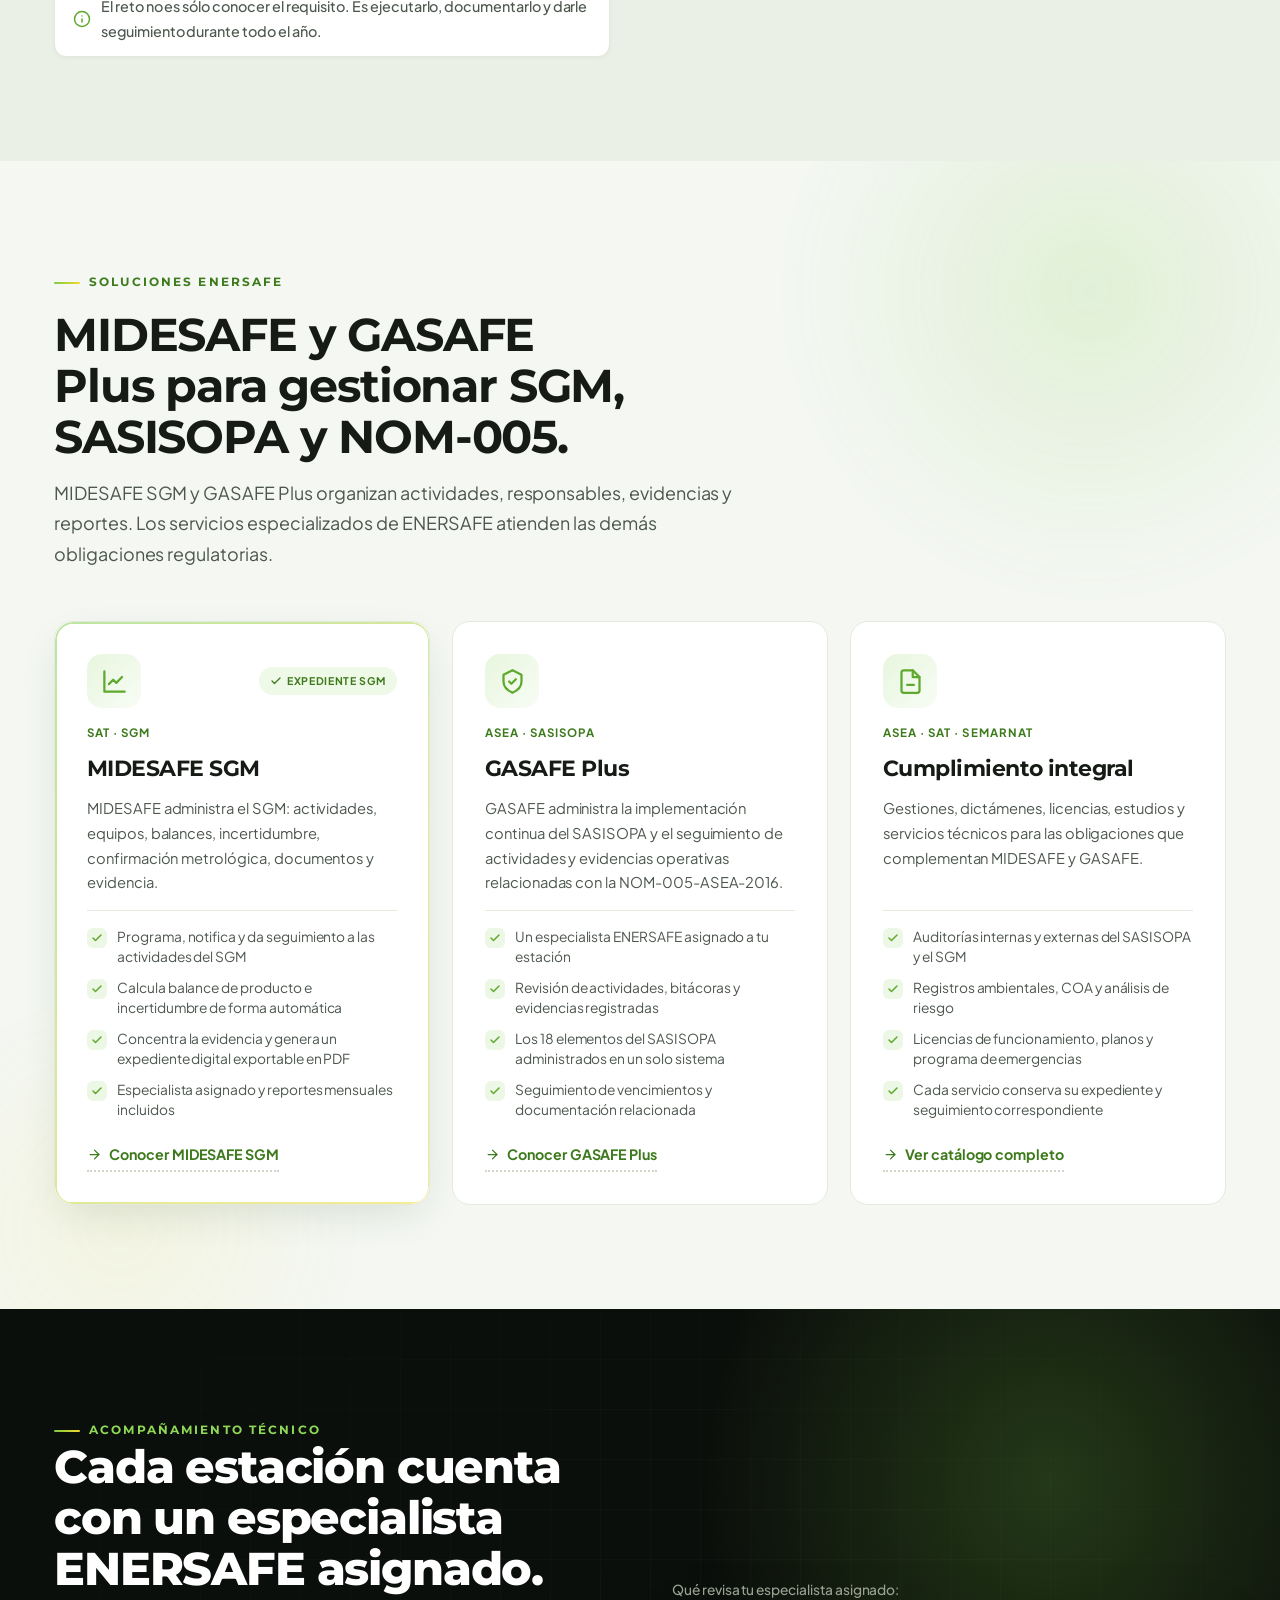
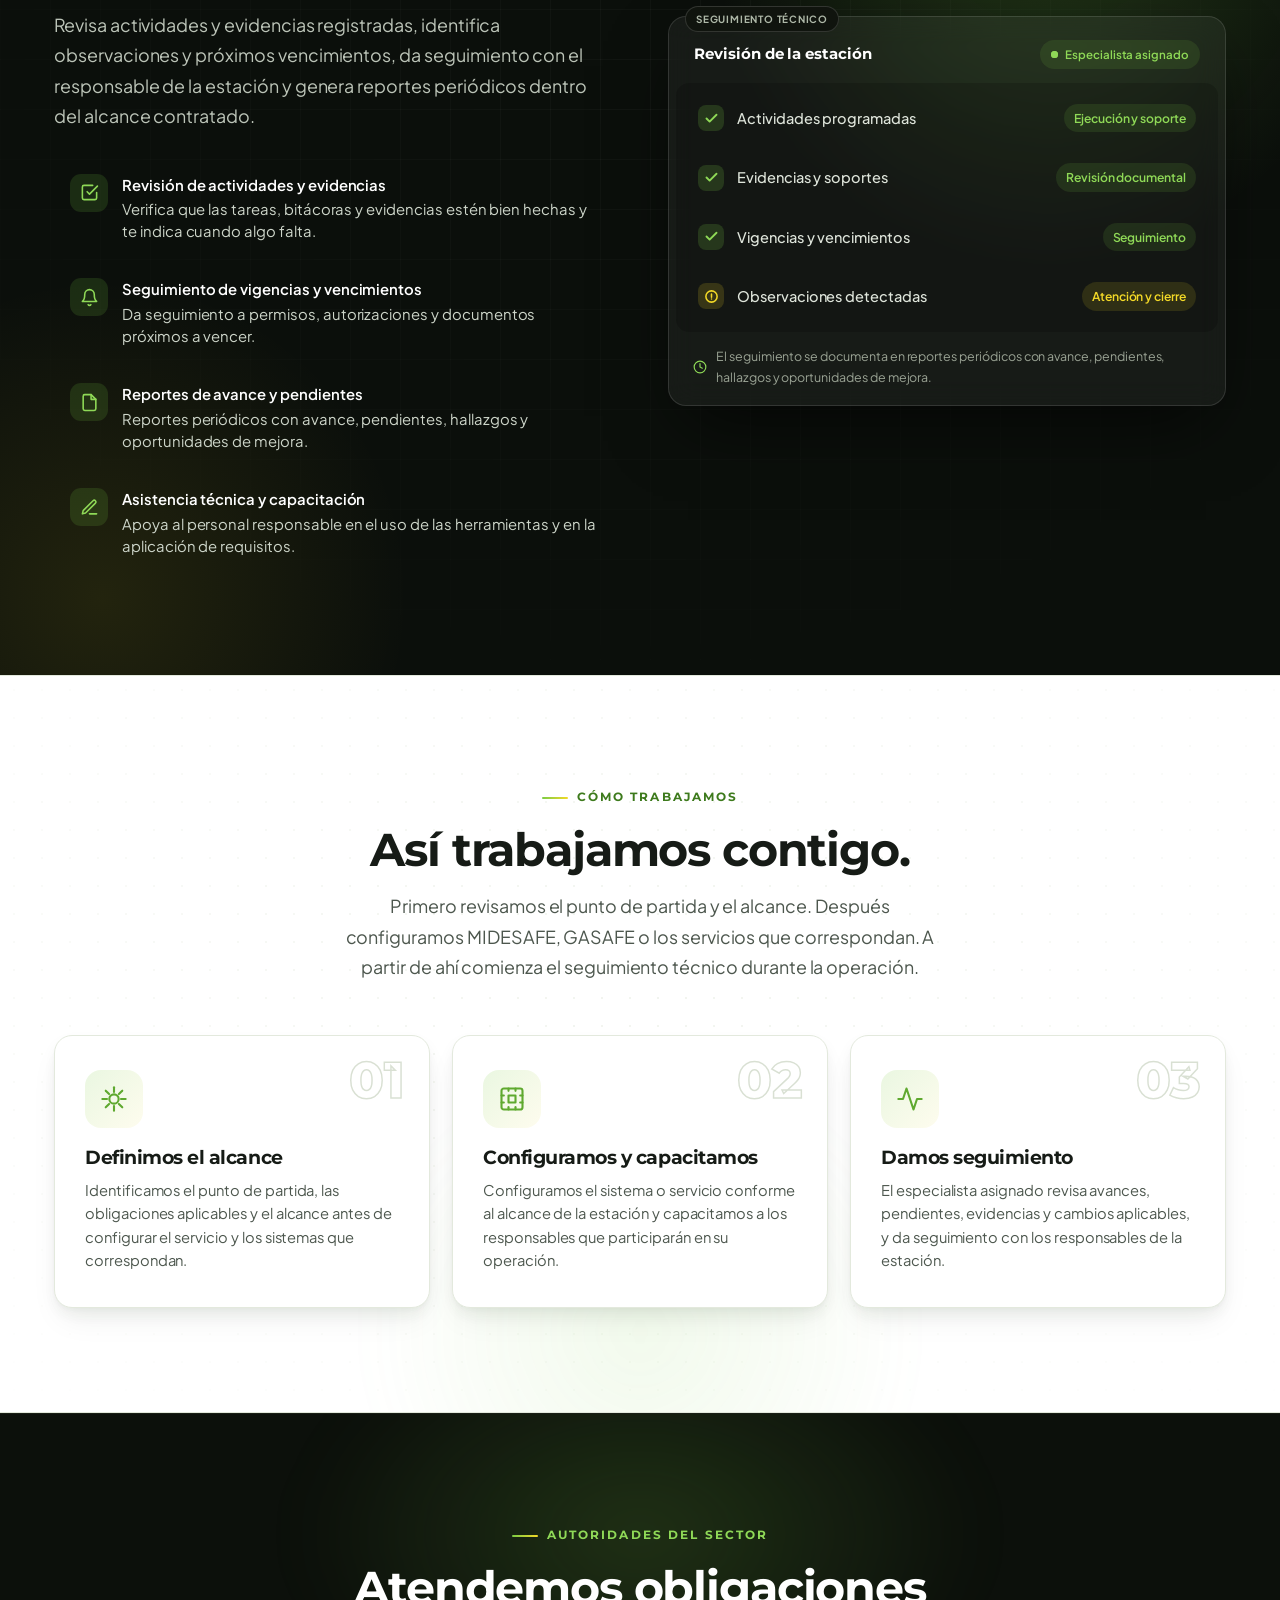
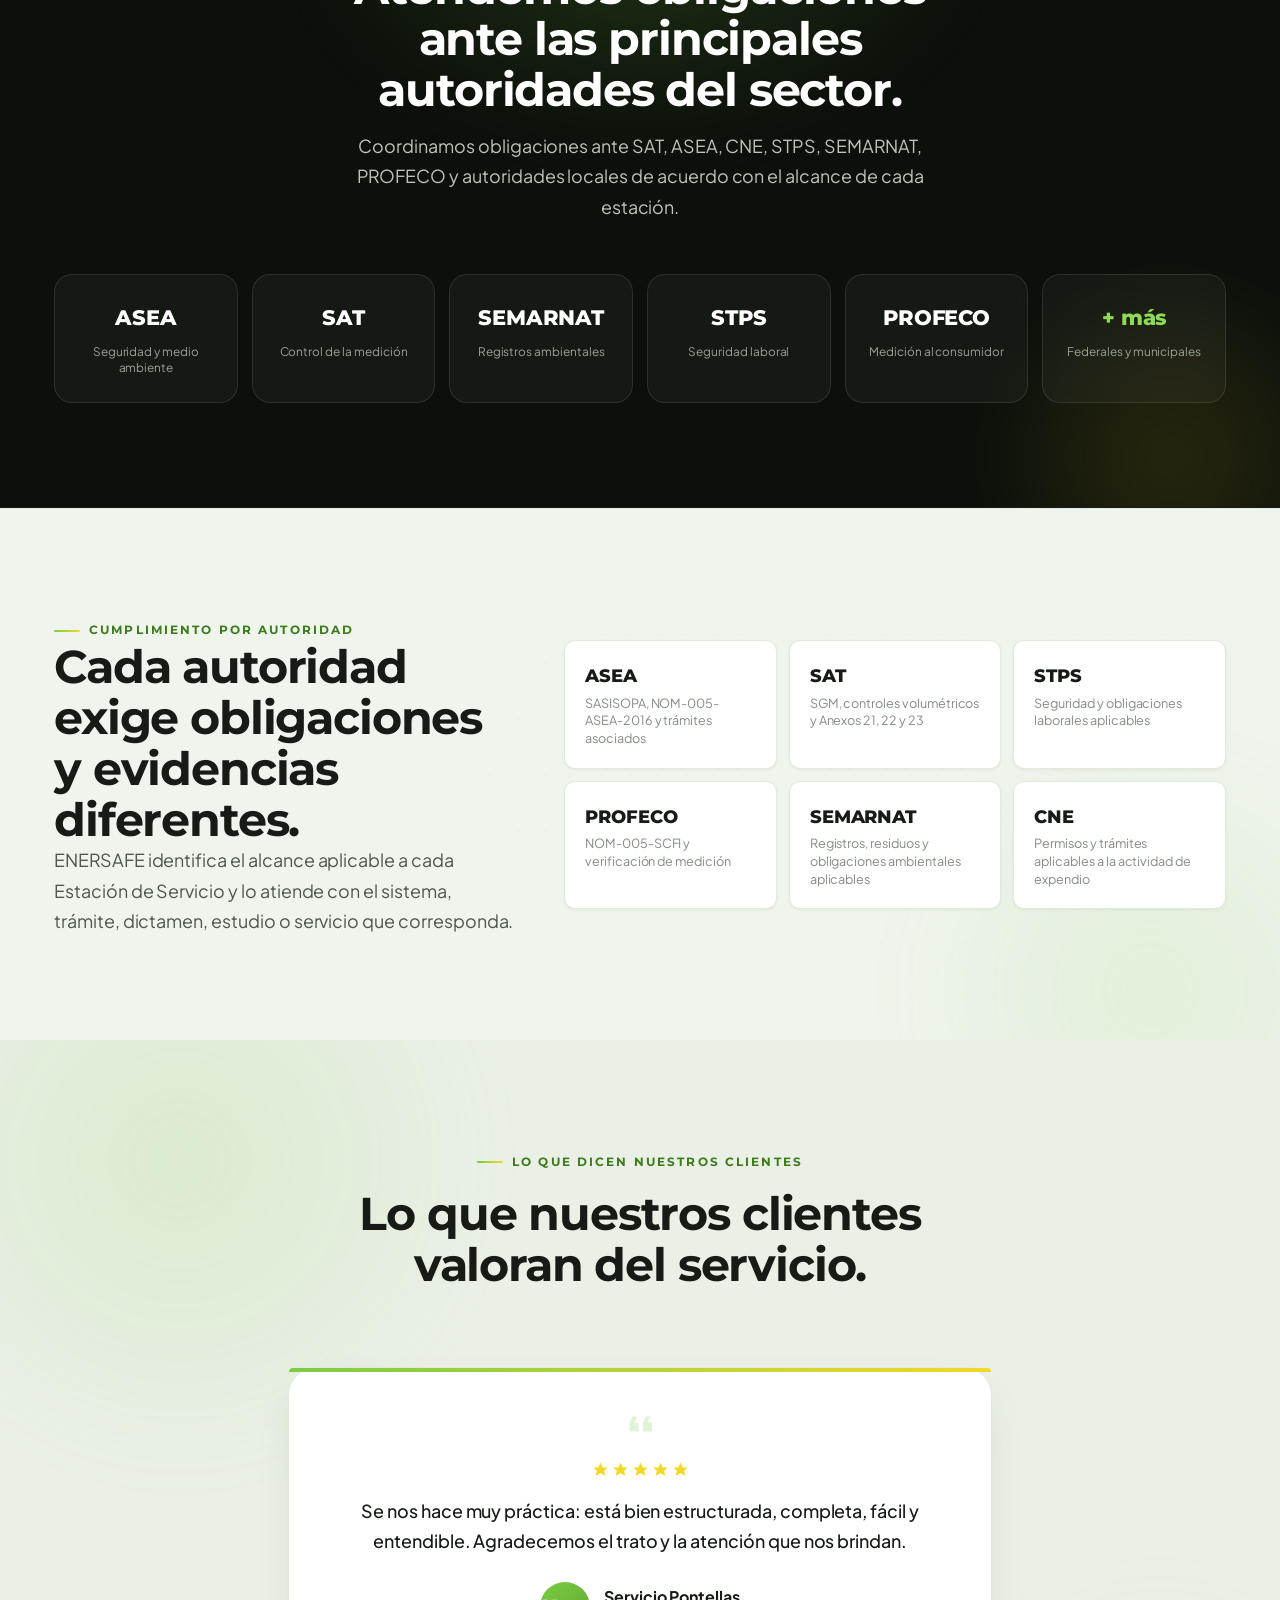
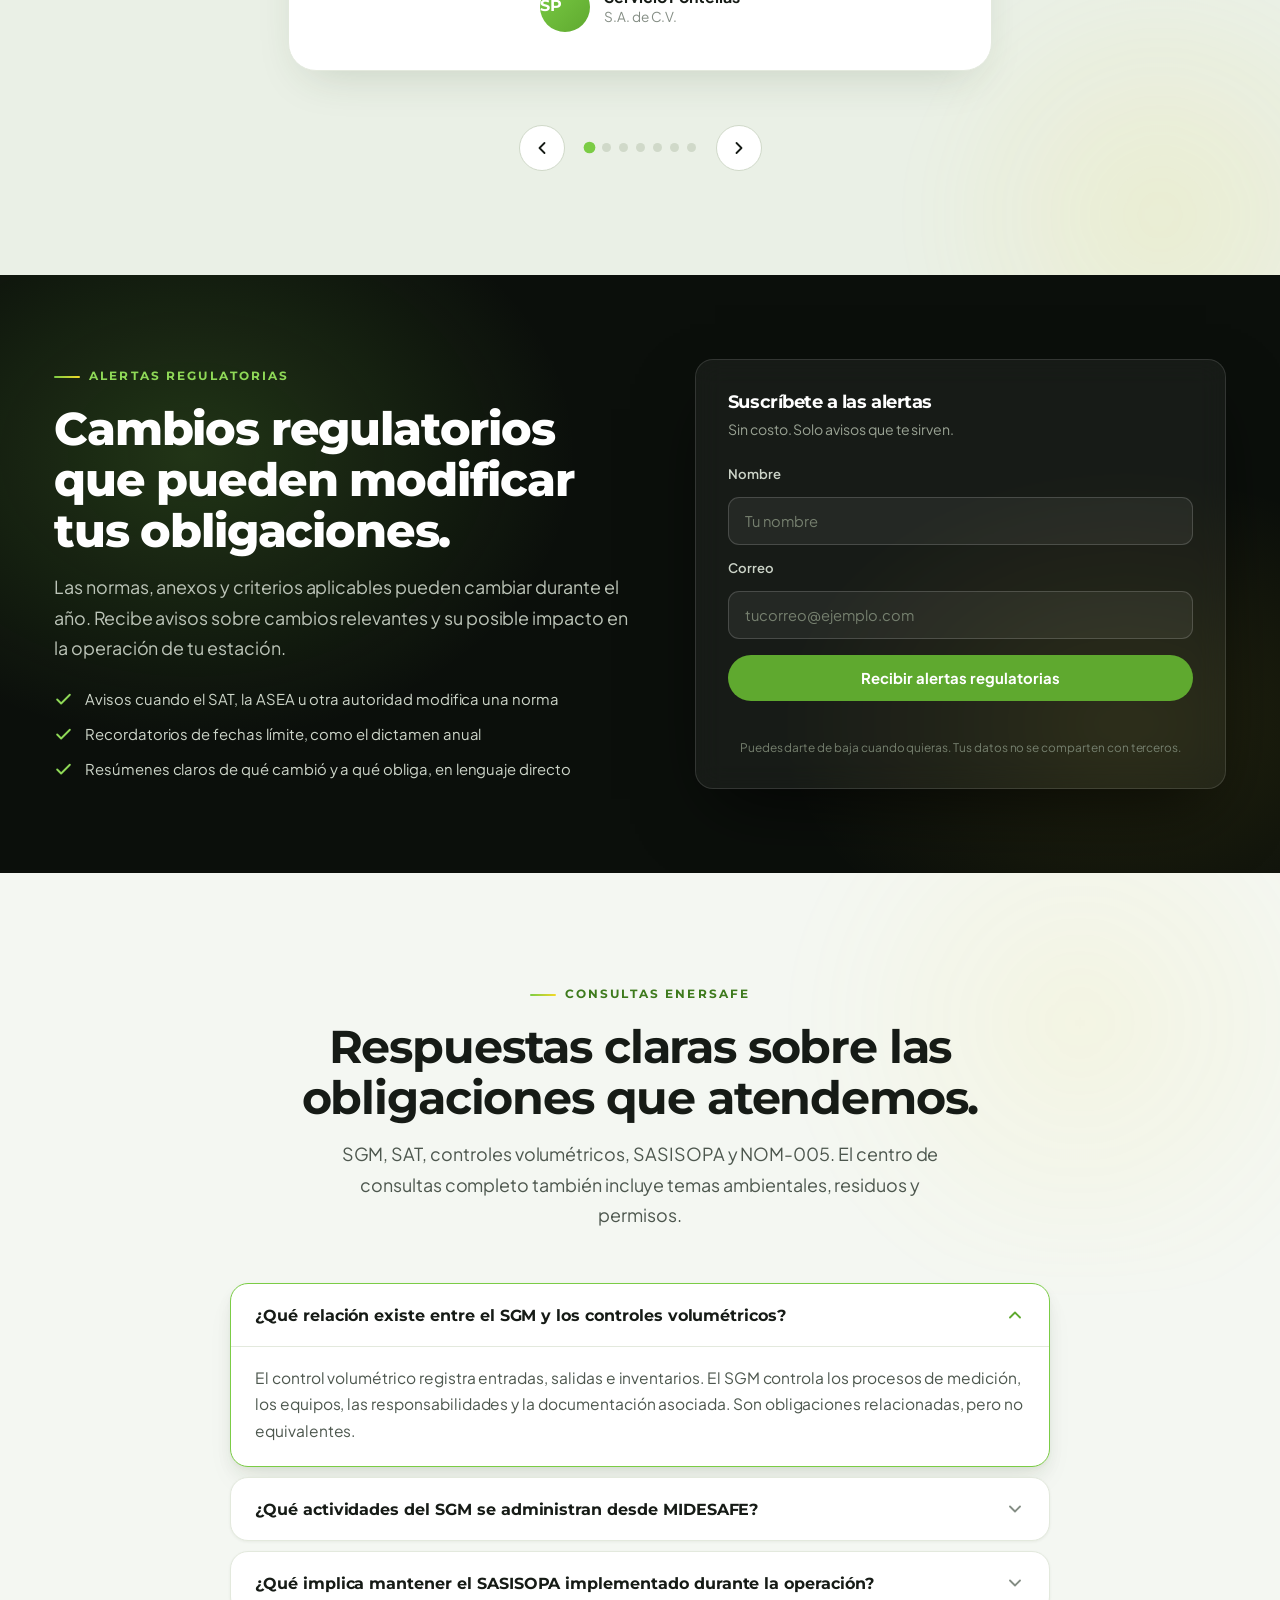
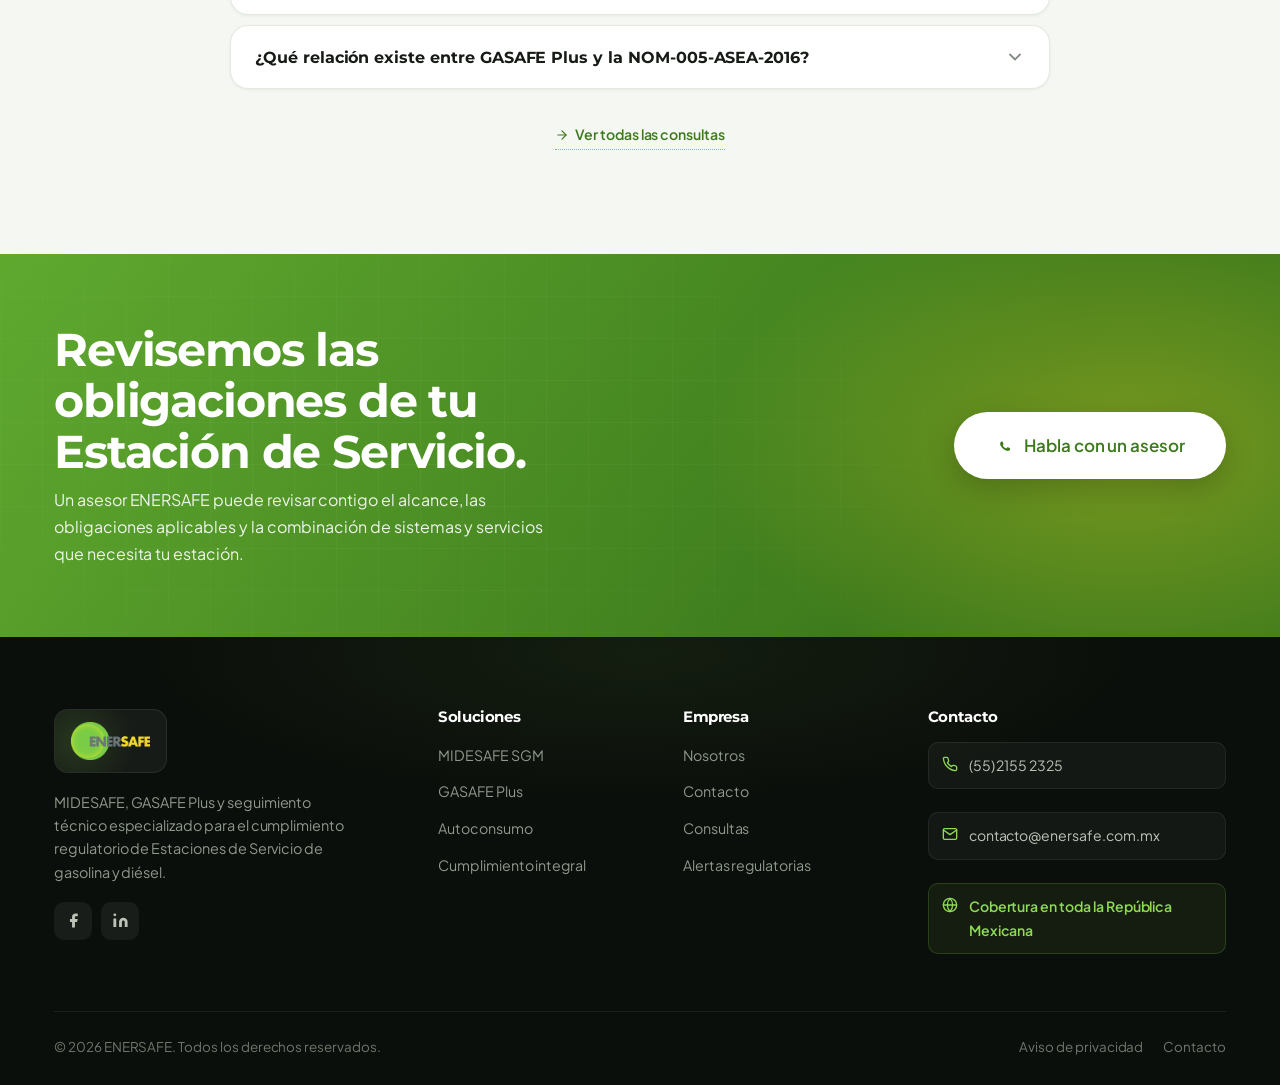
==== commit 937d3656: "Replace consultations with L.A. reviewed knowledge base" ====
--- a/index.html
+++ b/index.html
@@ -87,7 +87,7 @@
 <a class="sub" data-en="Full compliance" data-es="Cumplimiento integral" href="servicios.html">Cumplimiento integral</a>
 <a data-en="About" data-es="Nosotros" href="nosotros.html">Nosotros</a>
 <a data-en="Contact" data-es="Contacto" href="contacto.html">Contacto</a>
-<a data-en="FAQ" data-es="Preguntas frecuentes" href="#faq">Preguntas frecuentes</a>
+<a data-en="FAQ" data-es="Consultas" href="#faq">Consultas</a>
 <a data-en="Talk to an advisor" data-es="Habla con un asesor" href="https://wa.me/525610360614" rel="noopener" target="_blank">Habla con un asesor</a>
 </div>
 </header>
@@ -461,75 +461,51 @@
 </div>
 </div>
 </section>
-<!-- ============================ PREGUNTAS FRECUENTES ============================ -->
-<section aria-label="Preguntas frecuentes" class="section faq-sec" id="faq">
+<!-- ============================ CONSULTAS ============================ -->
+<section aria-label="Consultas ENERSAFE" class="section faq-sec" id="faq">
 <div class="wrap">
 <div class="section-head center reveal">
-<span class="eyebrow" data-en="FAQ" data-es="Preguntas frecuentes">Preguntas frecuentes</span>
-<h2 data-en="Questions about SGM, SASISOPA, NOM-005 and regulatory compliance." data-es="Consultas sobre SGM, SASISOPA, NOM-005 y cumplimiento regulatorio.">Consultas sobre SGM, SASISOPA, NOM-005 y cumplimiento regulatorio.</h2>
-<p class="lead" data-en="Brief answers about MIDESAFE, GASAFE Plus and the station’s regulatory obligations." data-es="Respuestas breves sobre MIDESAFE, GASAFE Plus y obligaciones regulatorias de la estación." style="margin:0 auto">Respuestas breves sobre MIDESAFE, GASAFE Plus y obligaciones regulatorias de la estación.</p>
+<span class="eyebrow" data-en="ENERSAFE consultations" data-es="Consultas ENERSAFE">Consultas ENERSAFE</span>
+<h2 data-en="Clear answers about the obligations we manage." data-es="Respuestas claras sobre las obligaciones que atendemos.">Respuestas claras sobre las obligaciones que atendemos.</h2>
+<p class="lead" data-en="SGM, SAT, volumetric controls, SASISOPA and NOM-005. The full consultation center also includes environmental matters, waste and permits." data-es="SGM, SAT, controles volumétricos, SASISOPA y NOM-005. El centro de consultas completo también incluye temas ambientales, residuos y permisos." style="margin:0 auto">SGM, SAT, controles volumétricos, SASISOPA y NOM-005. El centro de consultas completo también incluye temas ambientales, residuos y permisos.</p>
 </div>
 <div class="faq-list reveal" data-delay="1">
 <details class="faq-item" open="">
 <summary class="faq-q">
-<span data-en="How are the SGM and volumetric controls related?" data-es="¿Qué relación existe entre el SGM y los controles volumétricos?">¿Qué relación existe entre el SGM y los controles volumétricos?</span>
+<span data-es="¿Qué relación existe entre el SGM y los controles volumétricos?" data-en="How are the SGM and volumetric controls related?">¿Qué relación existe entre el SGM y los controles volumétricos?</span>
 <svg class="faq-chev" fill="none" stroke="currentColor" stroke-linecap="round" stroke-linejoin="round" stroke-width="2.2" viewbox="0 0 24 24"><polyline points="6 9 12 15 18 9"></polyline></svg>
 </summary>
 <div class="faq-a">
-<p data-en="Volumetric control records product entries, exits and inventory. The SGM controls measurement processes, equipment, responsibilities and related documentation. They are related obligations, but they are not equivalent." data-es="El control volumétrico registra entradas, salidas e inventarios de producto. El SGM controla los procesos de medición, los equipos, las responsabilidades y la documentación asociada. Son obligaciones relacionadas, pero no equivalentes.">El control volumétrico registra entradas, salidas e inventarios de producto. El SGM controla los procesos de medición, los equipos, las responsabilidades y la documentación asociada. Son obligaciones relacionadas, pero no equivalentes.</p>
-</div>
-</details>
-<details class="faq-item">
+<p data-es="El control volumétrico registra entradas, salidas e inventarios. El SGM controla los procesos de medición, los equipos, las responsabilidades y la documentación asociada. Son obligaciones relacionadas, pero no equivalentes." data-en="Volumetric control records receipts, deliveries and inventory. The SGM controls measurement processes, equipment, responsibilities and related documentation. They are related obligations, but not equivalent.">El control volumétrico registra entradas, salidas e inventarios. El SGM controla los procesos de medición, los equipos, las responsabilidades y la documentación asociada. Son obligaciones relacionadas, pero no equivalentes.</p>
+</div>
+</details><details class="faq-item">
 <summary class="faq-q">
-<span data-en="How does MIDESAFE work with the station's volumetric control?" data-es="¿Cómo trabaja MIDESAFE con el control volumétrico de la estación?">¿Cómo trabaja MIDESAFE con el control volumétrico de la estación?</span>
+<span data-es="¿Qué actividades del SGM se administran desde MIDESAFE?" data-en="Which SGM activities are managed in MIDESAFE?">¿Qué actividades del SGM se administran desde MIDESAFE?</span>
 <svg class="faq-chev" fill="none" stroke="currentColor" stroke-linecap="round" stroke-linejoin="round" stroke-width="2.2" viewbox="0 0 24 24"><polyline points="6 9 12 15 18 9"></polyline></svg>
 </summary>
 <div class="faq-a">
-<p data-en="MIDESAFE uses the measurement and volumetric-control information required to manage the SGM. The necessary data is recorded and validated in MIDESAFE according to the process defined for the station." data-es="MIDESAFE utiliza la información de medición y control volumétrico requerida para administrar el SGM. Los datos necesarios se registran y validan en MIDESAFE conforme al proceso definido para la estación.">MIDESAFE utiliza la información de medición y control volumétrico requerida para administrar el SGM. Los datos necesarios se registran y validan en MIDESAFE conforme al proceso definido para la estación.</p>
-</div>
-</details>
-<details class="faq-item">
+<p data-es="MIDESAFE programa, notifica y da seguimiento a las actividades del SGM y concentra procedimientos, registros, cálculos, evidencias y soporte documental." data-en="MIDESAFE schedules, notifies and follows up on SGM activities while bringing together procedures, records, calculations, evidence and supporting documentation.">MIDESAFE programa, notifica y da seguimiento a las actividades del SGM y concentra procedimientos, registros, cálculos, evidencias y soporte documental.</p>
+</div>
+</details><details class="faq-item">
 <summary class="faq-q">
-<span data-en="What does keeping SASISOPA implemented involve?" data-es="¿Qué implica mantener el SASISOPA implementado?">¿Qué implica mantener el SASISOPA implementado?</span>
+<span data-es="¿Qué implica mantener el SASISOPA implementado durante la operación?" data-en="What does keeping SASISOPA implemented during operation involve?">¿Qué implica mantener el SASISOPA implementado durante la operación?</span>
 <svg class="faq-chev" fill="none" stroke="currentColor" stroke-linecap="round" stroke-linejoin="round" stroke-width="2.2" viewbox="0 0 24 24"><polyline points="6 9 12 15 18 9"></polyline></svg>
 </summary>
 <div class="faq-a">
-<p data-en="Authorization does not end the obligation. All 18 elements must remain operational and documented throughout the project life, with activities, records, evidence and follow-up aligned with the station's actual operation." data-es="La autorización no concluye la obligación. Los 18 elementos deben mantenerse operativos y documentados durante la vida del proyecto, con actividades, registros, evidencias y seguimiento acordes con la operación real de la estación.">La autorización no concluye la obligación. Los 18 elementos deben mantenerse operativos y documentados durante la vida del proyecto, con actividades, registros, evidencias y seguimiento acordes con la operación real de la estación.</p>
-</div>
-</details>
-<details class="faq-item">
+<p data-es="La autorización no concluye la obligación. Los 18 elementos deben permanecer operativos, actualizados y documentados durante la vida del proyecto, de acuerdo con las condiciones reales de la estación." data-en="Authorization does not end the obligation. All 18 elements must remain operational, updated and documented throughout the life of the project according to the station’s actual conditions.">La autorización no concluye la obligación. Los 18 elementos deben permanecer operativos, actualizados y documentados durante la vida del proyecto, de acuerdo con las condiciones reales de la estación.</p>
+</div>
+</details><details class="faq-item">
 <summary class="faq-q">
-<span data-en="How does GASAFE Plus relate to NOM-005-ASEA-2016?" data-es="¿Qué relación existe entre GASAFE Plus y la NOM-005-ASEA-2016?">¿Qué relación existe entre GASAFE Plus y la NOM-005-ASEA-2016?</span>
+<span data-es="¿Qué relación existe entre GASAFE Plus y la NOM-005-ASEA-2016?" data-en="How does GASAFE Plus relate to NOM-005-ASEA-2016?">¿Qué relación existe entre GASAFE Plus y la NOM-005-ASEA-2016?</span>
 <svg class="faq-chev" fill="none" stroke="currentColor" stroke-linecap="round" stroke-linejoin="round" stroke-width="2.2" viewbox="0 0 24 24"><polyline points="6 9 12 15 18 9"></polyline></svg>
 </summary>
 <div class="faq-a">
-<p data-en="GASAFE Plus organizes operational activities and evidence related to NOM-005, such as maintenance, logs and work permits. NOM-005 has its own technical scope and conformity assessment is performed independently." data-es="GASAFE Plus organiza actividades y evidencias operativas relacionadas con la NOM-005, como mantenimiento, bitácoras y permisos de trabajo. La NOM-005 tiene un alcance técnico propio y su evaluación de conformidad se realiza de manera independiente.">GASAFE Plus organiza actividades y evidencias operativas relacionadas con la NOM-005, como mantenimiento, bitácoras y permisos de trabajo. La NOM-005 tiene un alcance técnico propio y su evaluación de conformidad se realiza de manera independiente.</p>
+<p data-es="GASAFE Plus organiza actividades y evidencias operativas relacionadas con la NOM-005. La norma tiene un alcance técnico propio y su evaluación de conformidad se realiza de manera independiente." data-en="GASAFE Plus organizes operational activities and evidence related to NOM-005. The standard has its own technical scope and conformity assessment is performed independently.">GASAFE Plus organiza actividades y evidencias operativas relacionadas con la NOM-005. La norma tiene un alcance técnico propio y su evaluación de conformidad se realiza de manera independiente.</p>
 </div>
 </details>
-<details class="faq-item">
-<summary class="faq-q">
-<span data-en="What does the ENERSAFE specialist assigned to the station do?" data-es="¿Qué hace el especialista ENERSAFE asignado a la estación?">¿Qué hace el especialista ENERSAFE asignado a la estación?</span>
-<svg class="faq-chev" fill="none" stroke="currentColor" stroke-linecap="round" stroke-linejoin="round" stroke-width="2.2" viewbox="0 0 24 24"><polyline points="6 9 12 15 18 9"></polyline></svg>
-</summary>
-<div class="faq-a">
-<p data-en="The specialist reviews recorded activities and evidence, identifies observations and upcoming expirations, follows up with the station's responsible person, provides technical assistance and issues periodic reports within the contracted scope." data-es="Revisa actividades y evidencias registradas, identifica observaciones y próximos vencimientos, da seguimiento con el responsable de la estación, brinda asistencia técnica y genera reportes periódicos dentro del alcance contratado.">Revisa actividades y evidencias registradas, identifica observaciones y próximos vencimientos, da seguimiento con el responsable de la estación, brinda asistencia técnica y genera reportes periódicos dentro del alcance contratado.</p>
-</div>
-</details>
-<details class="faq-item">
-<summary class="faq-q">
-<span data-en="What corresponds to ENERSAFE and what corresponds to an accredited or authorized body?" data-es="¿Qué parte corresponde a ENERSAFE y qué parte a una figura acreditada o autorizada?">¿Qué parte corresponde a ENERSAFE y qué parte a una figura acreditada o autorizada?</span>
-<svg class="faq-chev" fill="none" stroke="currentColor" stroke-linecap="round" stroke-linejoin="round" stroke-width="2.2" viewbox="0 0 24 24"><polyline points="6 9 12 15 18 9"></polyline></svg>
-</summary>
-<div class="faq-a">
-<p data-en="ENERSAFE organizes information, supports operation and can manage processes within the contracted scope. Evaluation, verification or issuance of reports and certificates corresponds to the applicable accredited or authorized body." data-es="ENERSAFE organiza información, acompaña la operación y puede gestionar procesos dentro del alcance contratado. La evaluación, verificación o emisión de dictámenes y certificados corresponde a la figura acreditada o autorizada que resulte aplicable.">ENERSAFE organiza información, acompaña la operación y puede gestionar procesos dentro del alcance contratado. La evaluación, verificación o emisión de dictámenes y certificados corresponde a la figura acreditada o autorizada que resulte aplicable.</p>
-</div>
-</details>
 </div>
 <div class="reveal" style="text-align:center;margin-top:10px;">
-<a class="faq-more-link" data-en="See all technical questions" data-es="Ver todas las consultas" href="preguntas-frecuentes.html">
-        Ver todas las consultas
-        <svg fill="none" stroke="currentColor" stroke-linecap="round" stroke-linejoin="round" stroke-width="2" viewbox="0 0 24 24"><line x1="5" x2="19" y1="12" y2="12"></line><polyline points="12 5 19 12 12 19"></polyline></svg>
-</a>
+<a class="faq-more-link" data-en="View all consultations" data-es="Ver todas las consultas" href="preguntas-frecuentes.html">Ver todas las consultas <svg fill="none" stroke="currentColor" stroke-linecap="round" stroke-linejoin="round" stroke-width="2" viewbox="0 0 24 24"><line x1="5" x2="19" y1="12" y2="12"></line><polyline points="12 5 19 12 12 19"></polyline></svg></a>
 </div>
 </div>
 </section>
@@ -574,7 +550,7 @@
 <ul>
 <li><a data-en="About" data-es="Nosotros" href="nosotros.html">Nosotros</a></li>
 <li><a data-en="Contact" data-es="Contacto" href="contacto.html">Contacto</a></li>
-<li><a data-en="FAQ" data-es="Preguntas frecuentes" href="preguntas-frecuentes.html">Preguntas frecuentes</a></li>
+<li><a data-en="FAQ" data-es="Consultas" href="preguntas-frecuentes.html">Consultas</a></li>
 <li><a data-en="Regulatory alerts" data-es="Alertas regulatorias" href="index.html#alertas">Alertas regulatorias</a></li>
 </ul>
 </div>
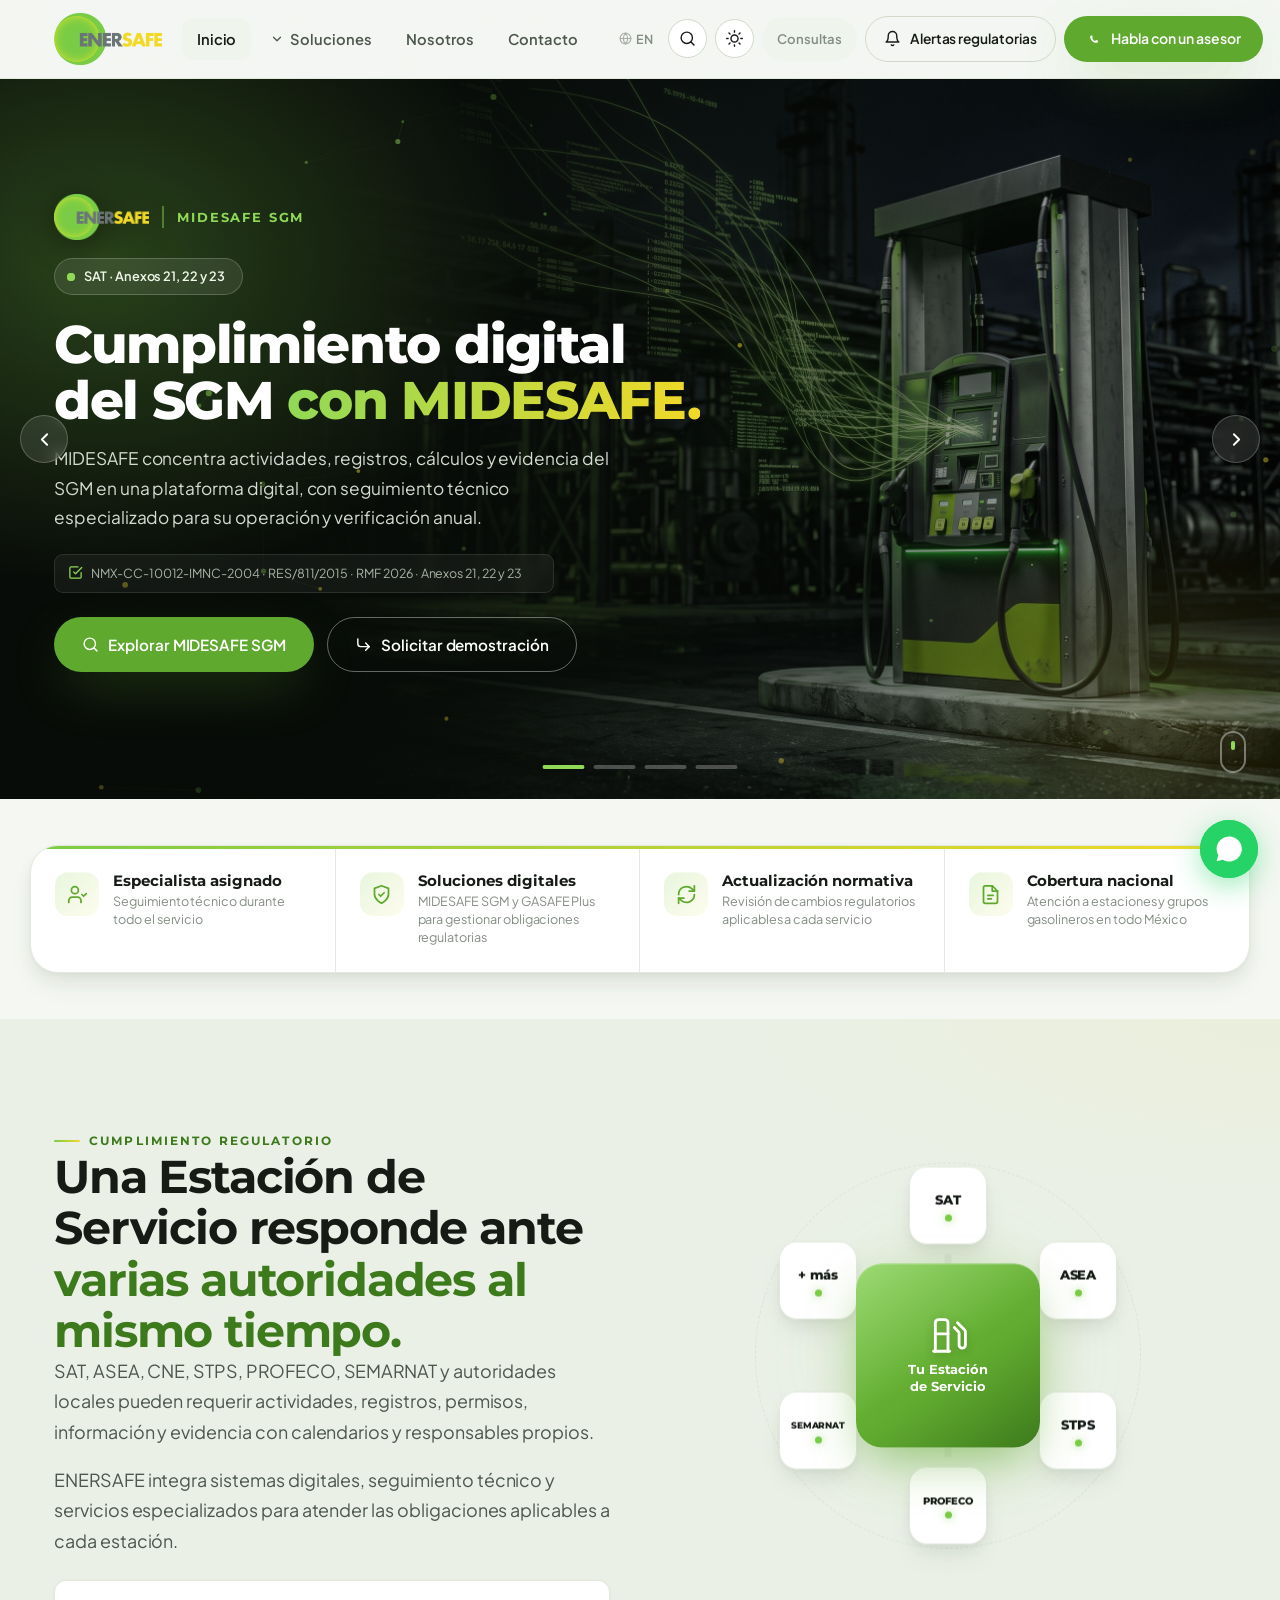
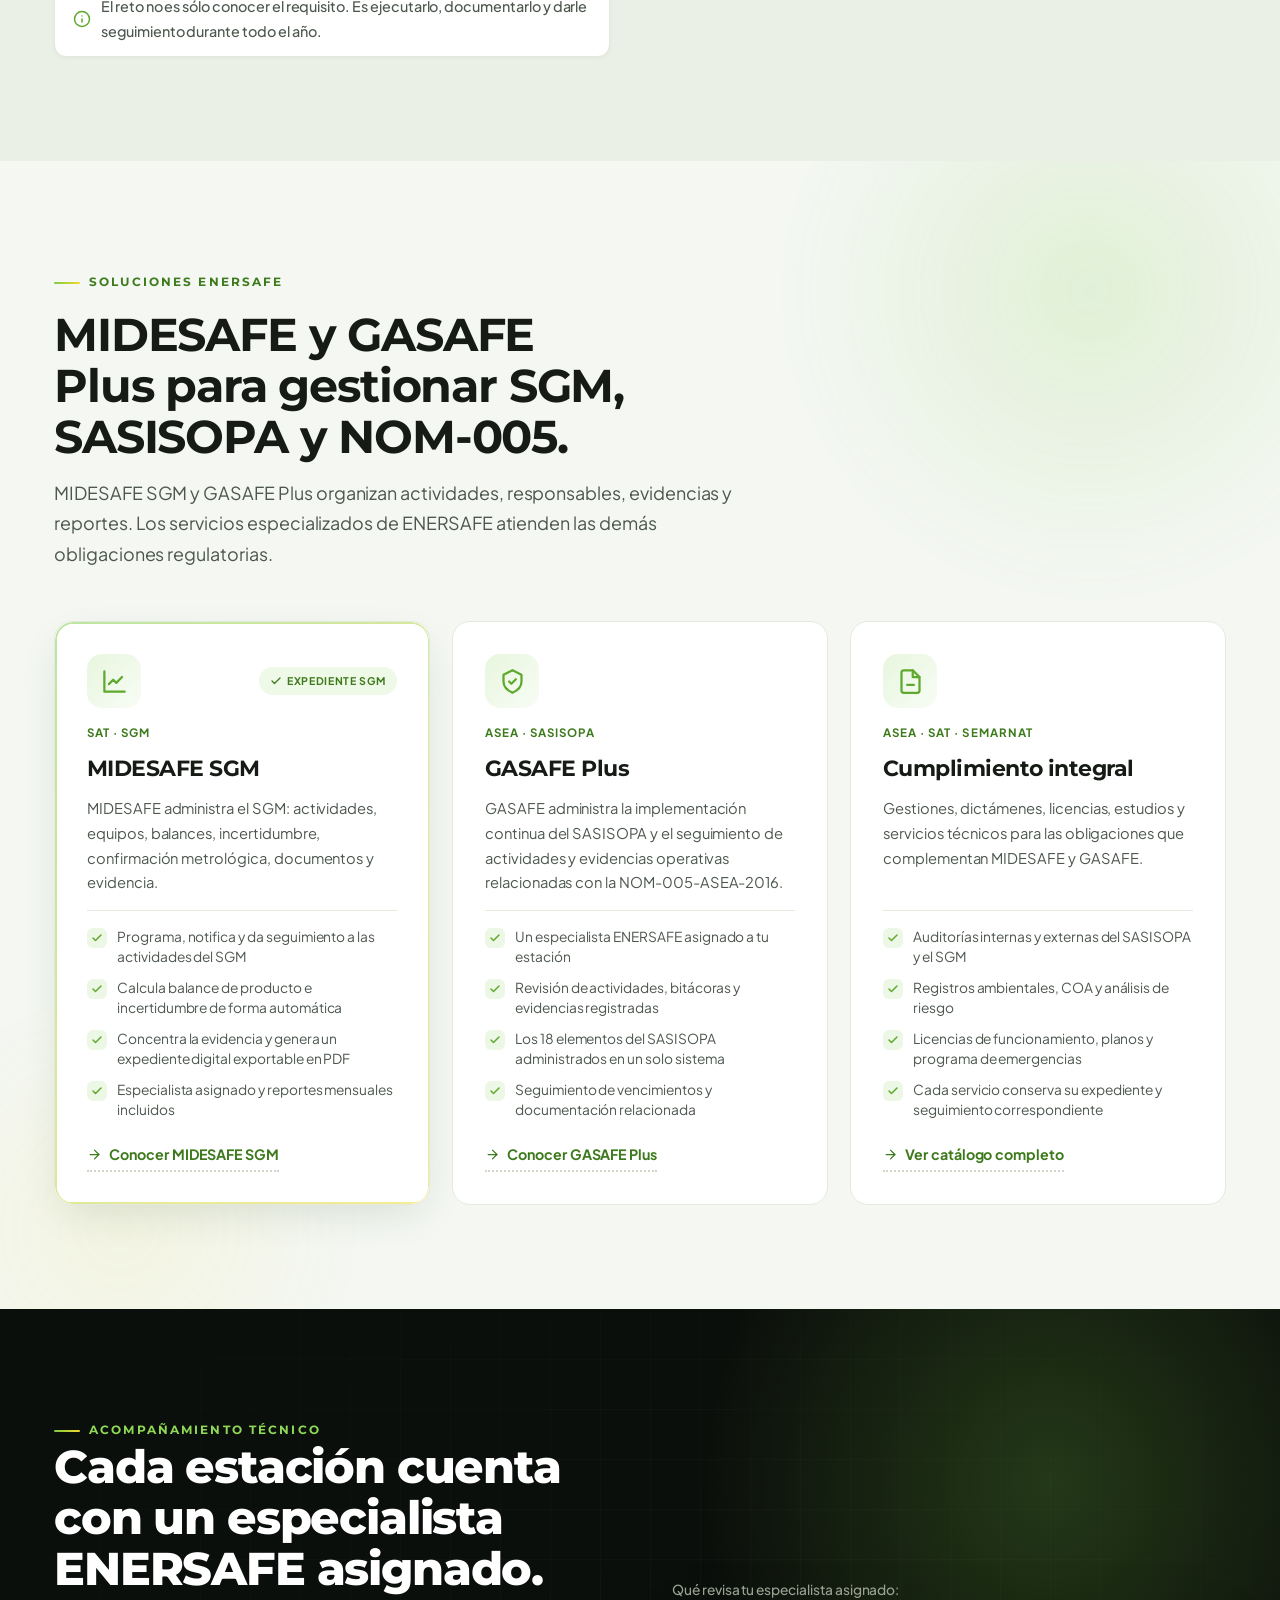
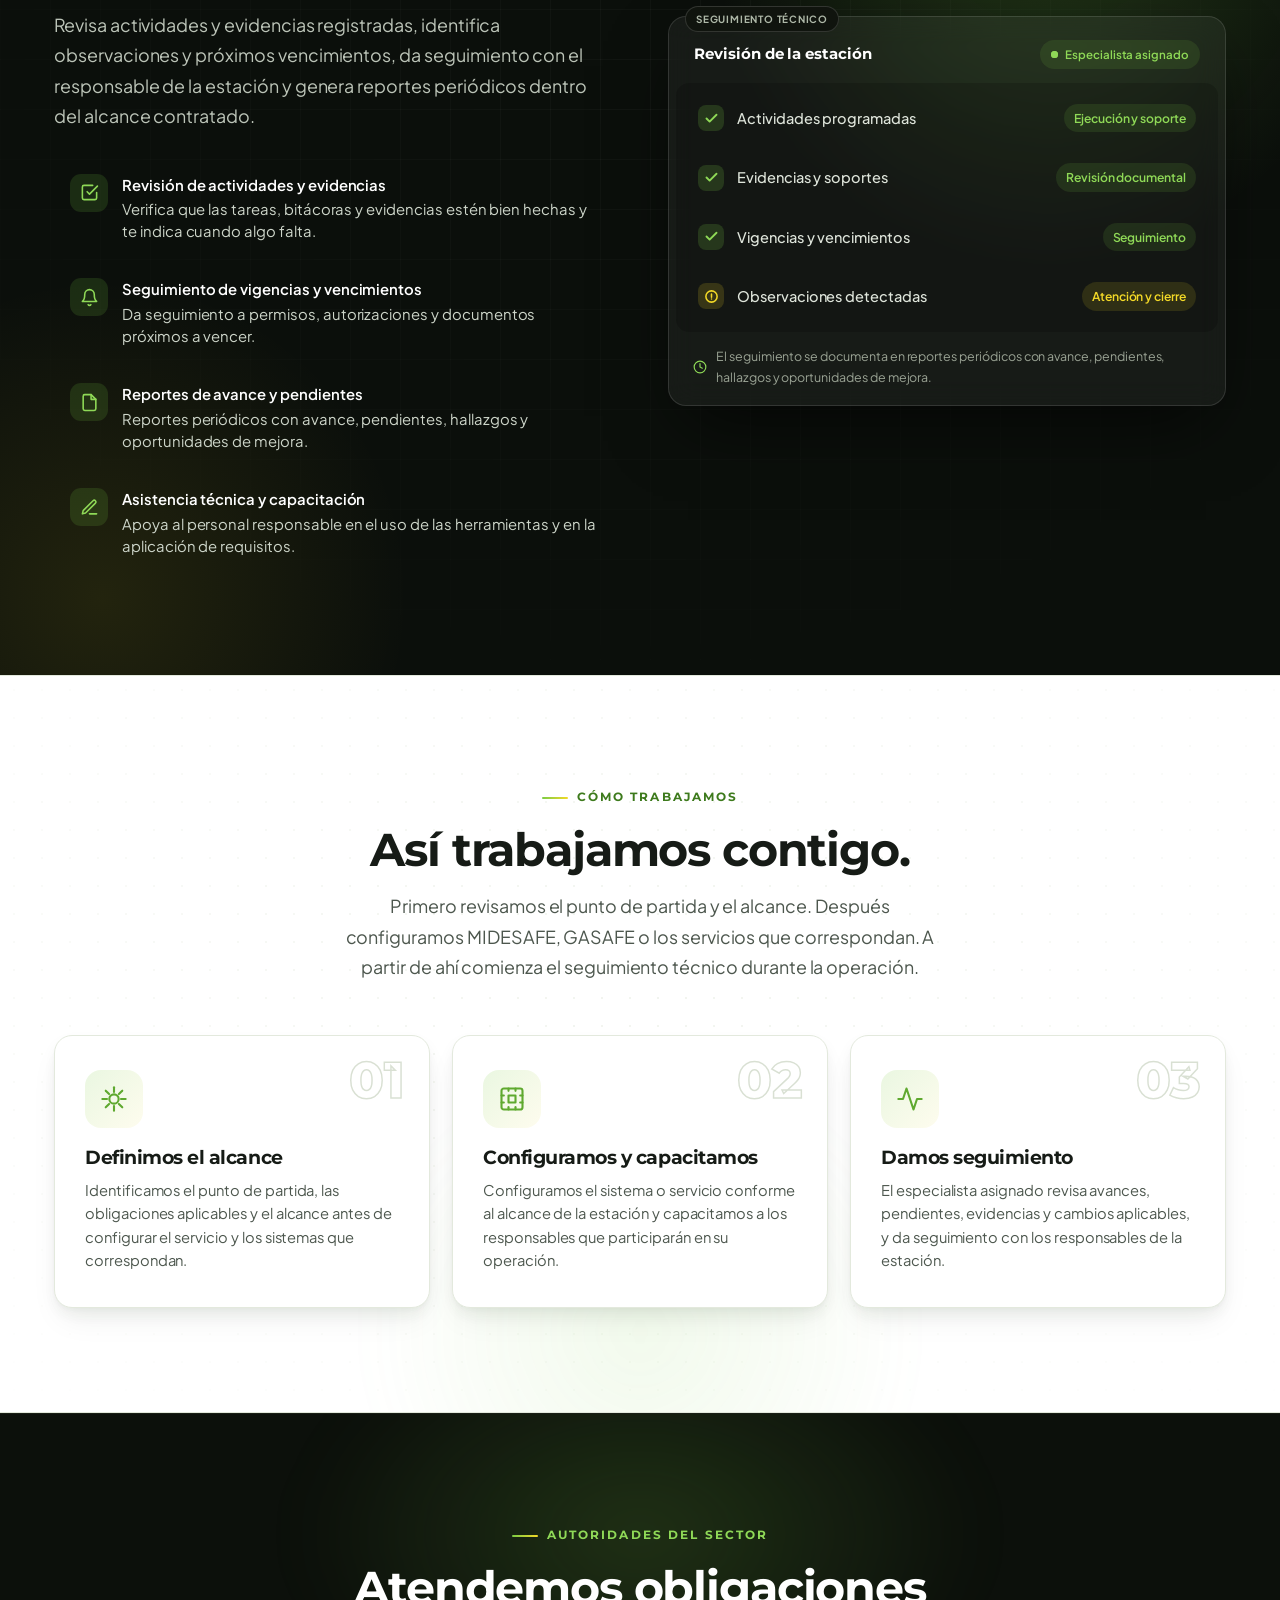
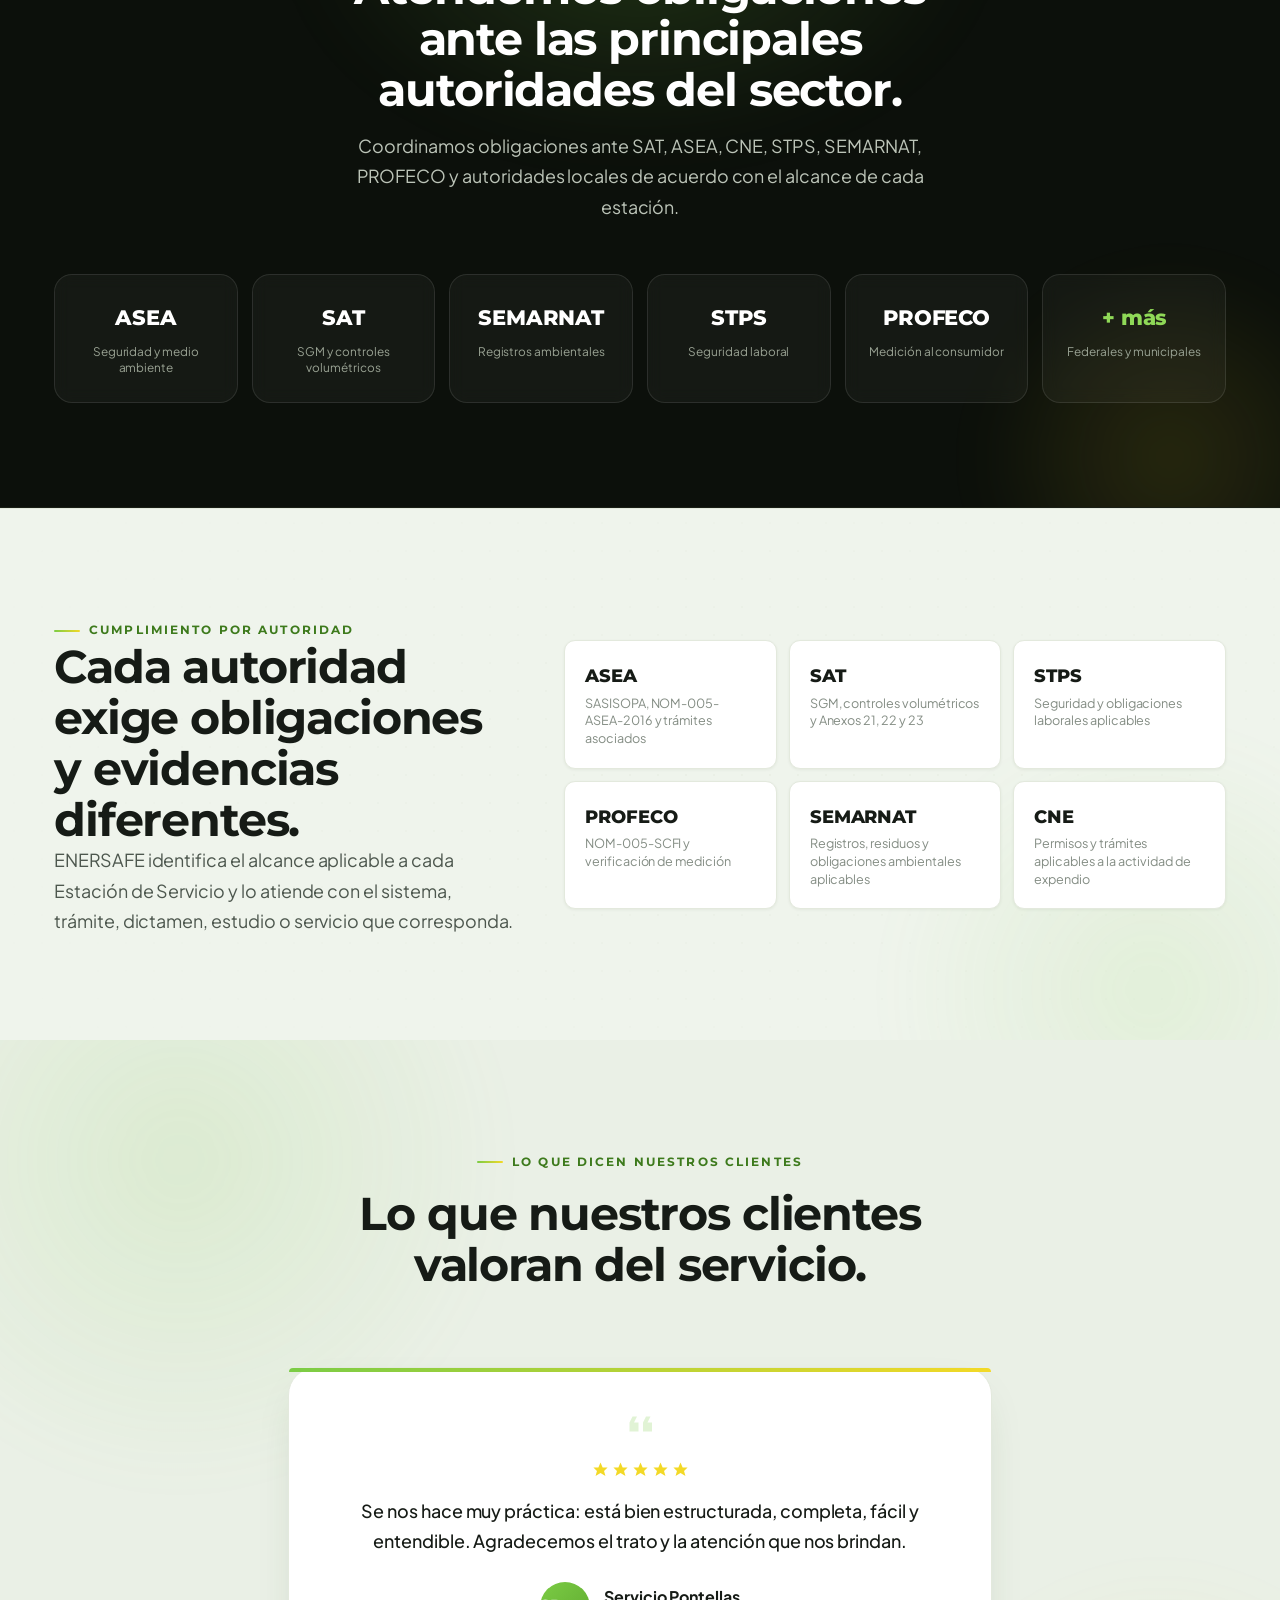
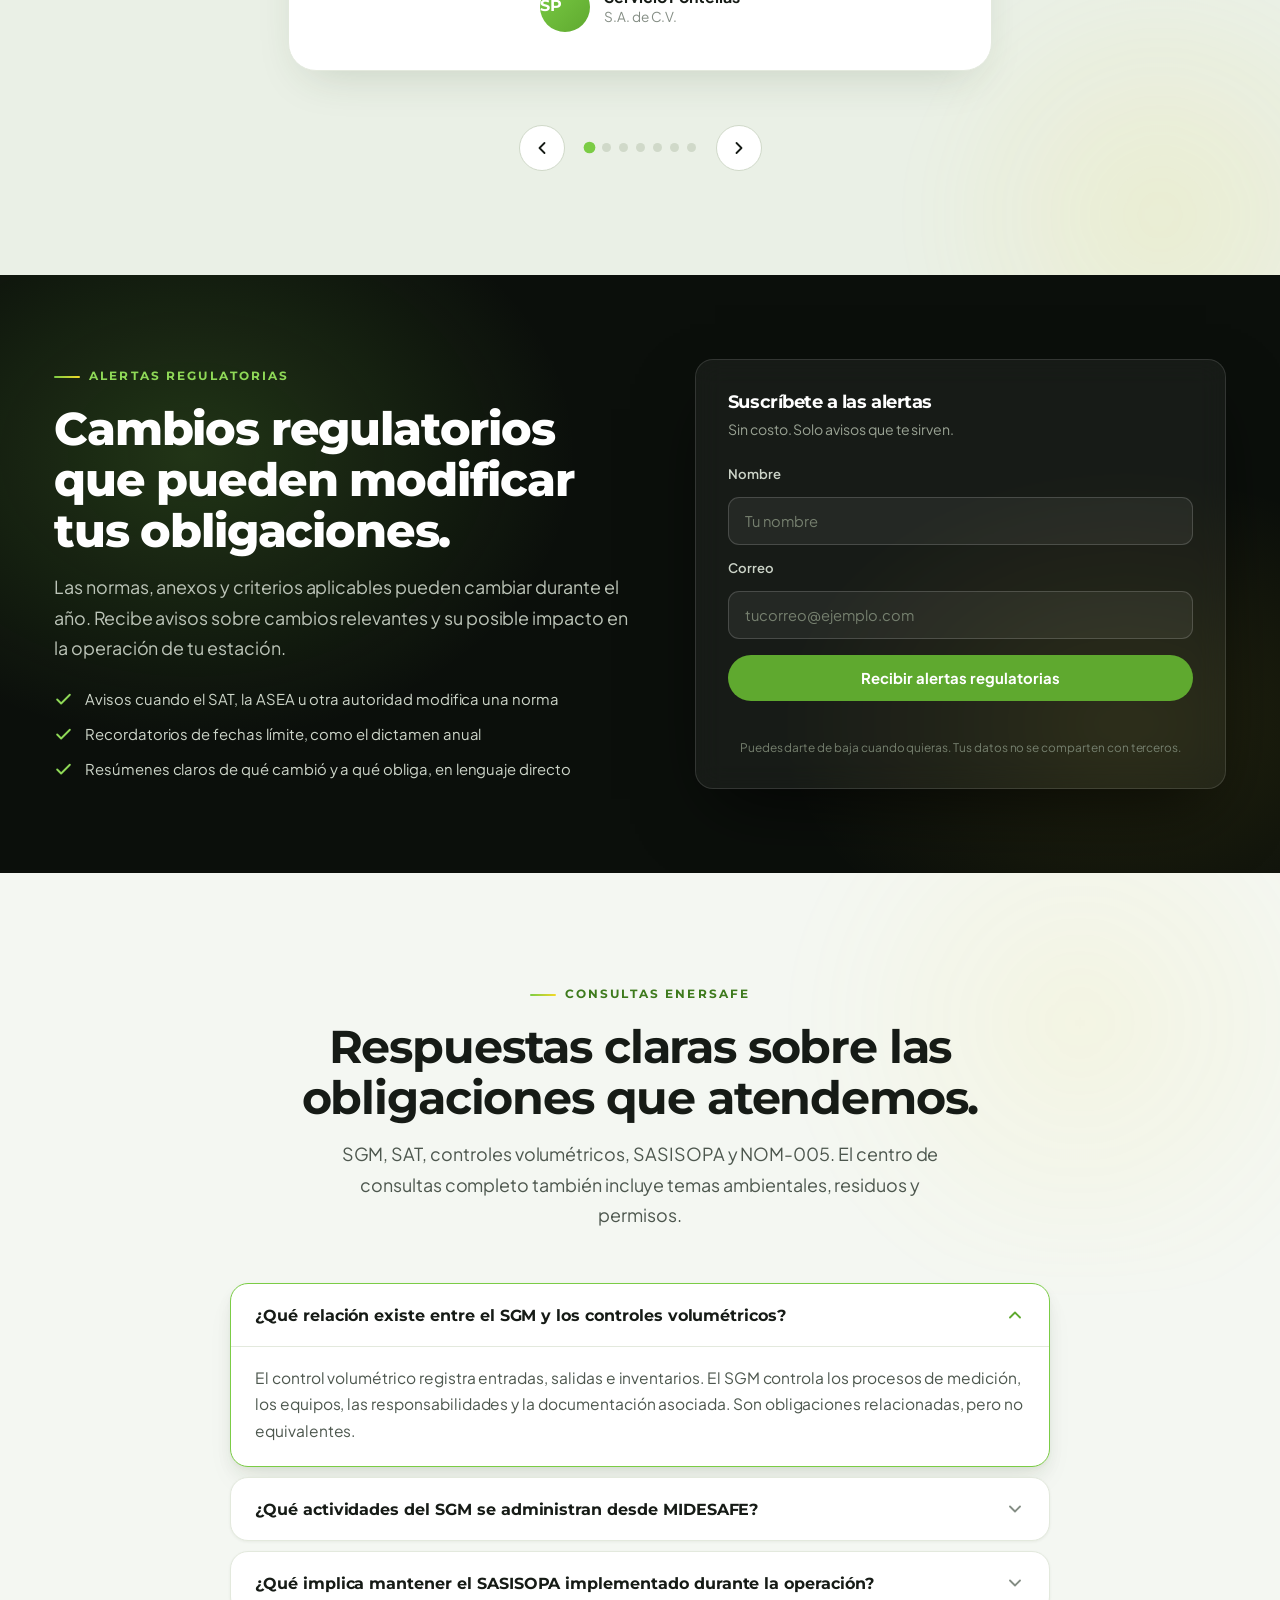
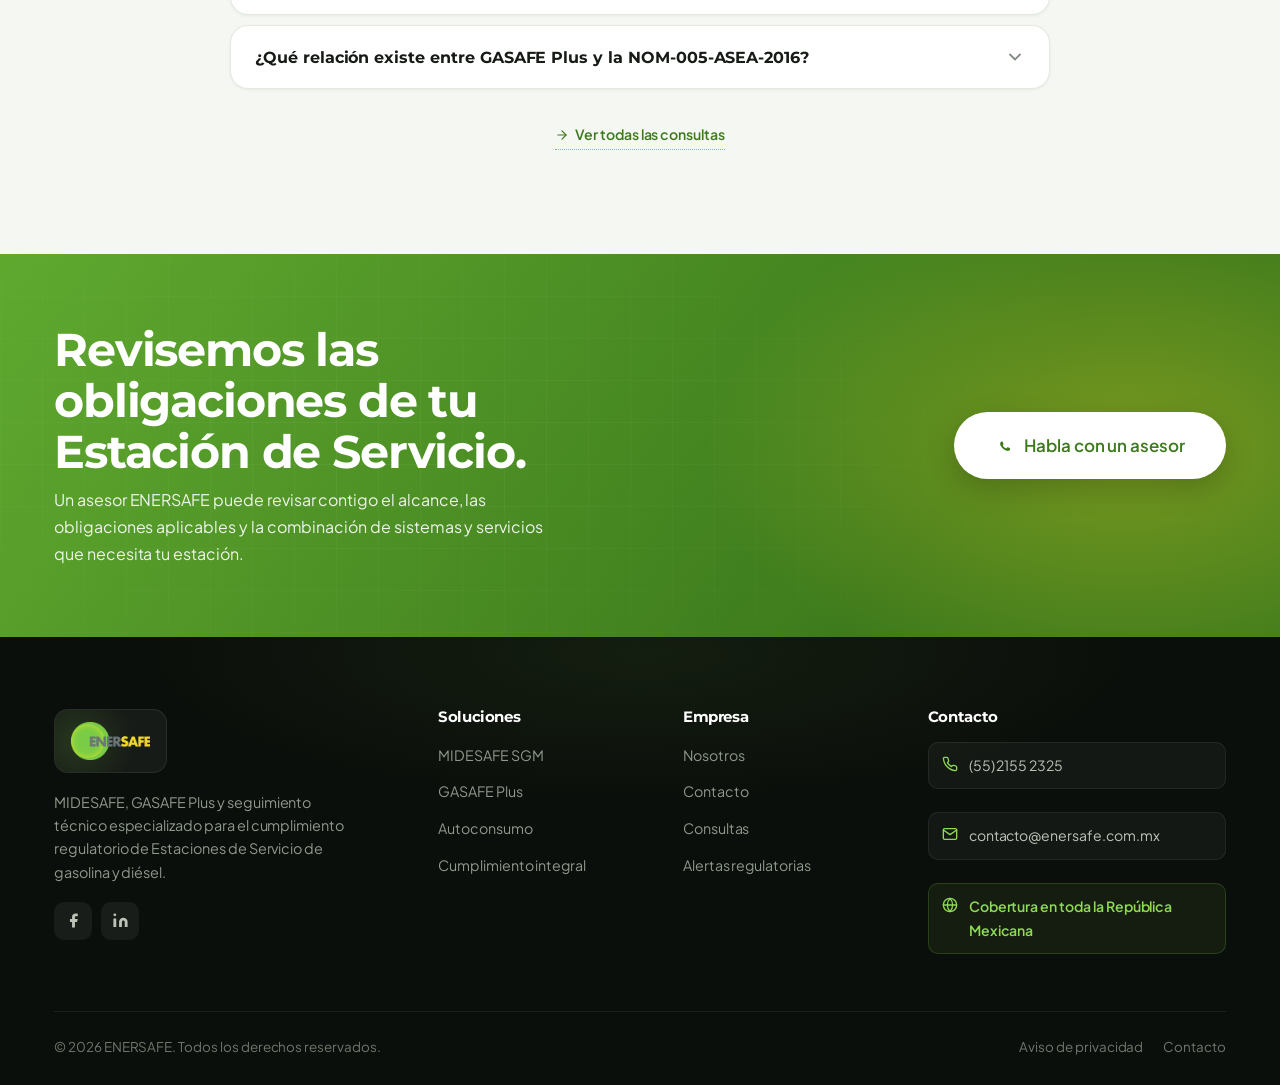
==== commit a6b8229f: "V4 audit: correct product flows and regulatory architecture" ====
--- a/index.html
+++ b/index.html
@@ -250,7 +250,7 @@
 <div class="section-head reveal">
 <span class="eyebrow" data-en="ENERSAFE Solutions" data-es="Soluciones ENERSAFE">Soluciones ENERSAFE</span>
 <h2 data-en="MIDESAFE and GASAFE Plus for SGM, SASISOPA and NOM-005 management." data-es="MIDESAFE y GASAFE Plus para gestionar SGM, SASISOPA y NOM-005.">MIDESAFE y GASAFE Plus para gestionar SGM, SASISOPA y NOM-005.</h2>
-<p class="lead" data-en="MIDESAFE SGM and GASAFE Plus organize activities, responsible parties, evidence and reports. ENERSAFE specialized services address the remaining regulatory obligations." data-es="MIDESAFE SGM y GASAFE Plus organizan actividades, responsables, evidencias y reportes. Los servicios especializados de ENERSAFE atienden las demás obligaciones regulatorias.">MIDESAFE SGM y GASAFE Plus organizan actividades, responsables, evidencias y reportes. Los servicios especializados de ENERSAFE atienden las demás obligaciones regulatorias.</p>
+<p class="lead" data-en="MIDESAFE SGM and GASAFE Plus organize activities, responsible parties, evidence and reports within their respective scopes. ENERSAFE specialized services address filings, studies, assessments and other regulatory obligations." data-es="MIDESAFE SGM y GASAFE Plus organizan actividades, responsables, evidencias y reportes. Los servicios especializados de ENERSAFE atienden las demás obligaciones regulatorias.">MIDESAFE SGM y GASAFE Plus organizan actividades, responsables, evidencias y reportes. Los servicios especializados de ENERSAFE atienden las demás obligaciones regulatorias.</p>
 </div>
 <div class="cards">
 <!-- MIDESAFE (destacada) -->
@@ -382,7 +382,7 @@
 </div>
 <div class="auth-grid reveal" data-delay="1">
 <div class="auth-chip"><span class="auth-code">ASEA</span><span class="auth-name" data-en="Safety &amp; environment" data-es="Seguridad y medio ambiente">Seguridad y medio ambiente</span></div>
-<div class="auth-chip"><span class="auth-code">SAT</span><span class="auth-name" data-en="Measurement control" data-es="Control de la medición">Control de la medición</span></div>
+<div class="auth-chip"><span class="auth-code">SAT</span><span class="auth-name" data-en="SGM and volumetric controls" data-es="SGM y controles volumétricos">SGM y controles volumétricos</span></div>
 <div class="auth-chip"><span class="auth-code">SEMARNAT</span><span class="auth-name" data-en="Environmental records" data-es="Registros ambientales">Registros ambientales</span></div>
 <div class="auth-chip"><span class="auth-code">STPS</span><span class="auth-name" data-en="Workplace safety" data-es="Seguridad laboral">Seguridad laboral</span></div>
 <div class="auth-chip"><span class="auth-code">PROFECO</span><span class="auth-name" data-en="Consumer metering" data-es="Medición al consumidor">Medición al consumidor</span></div>
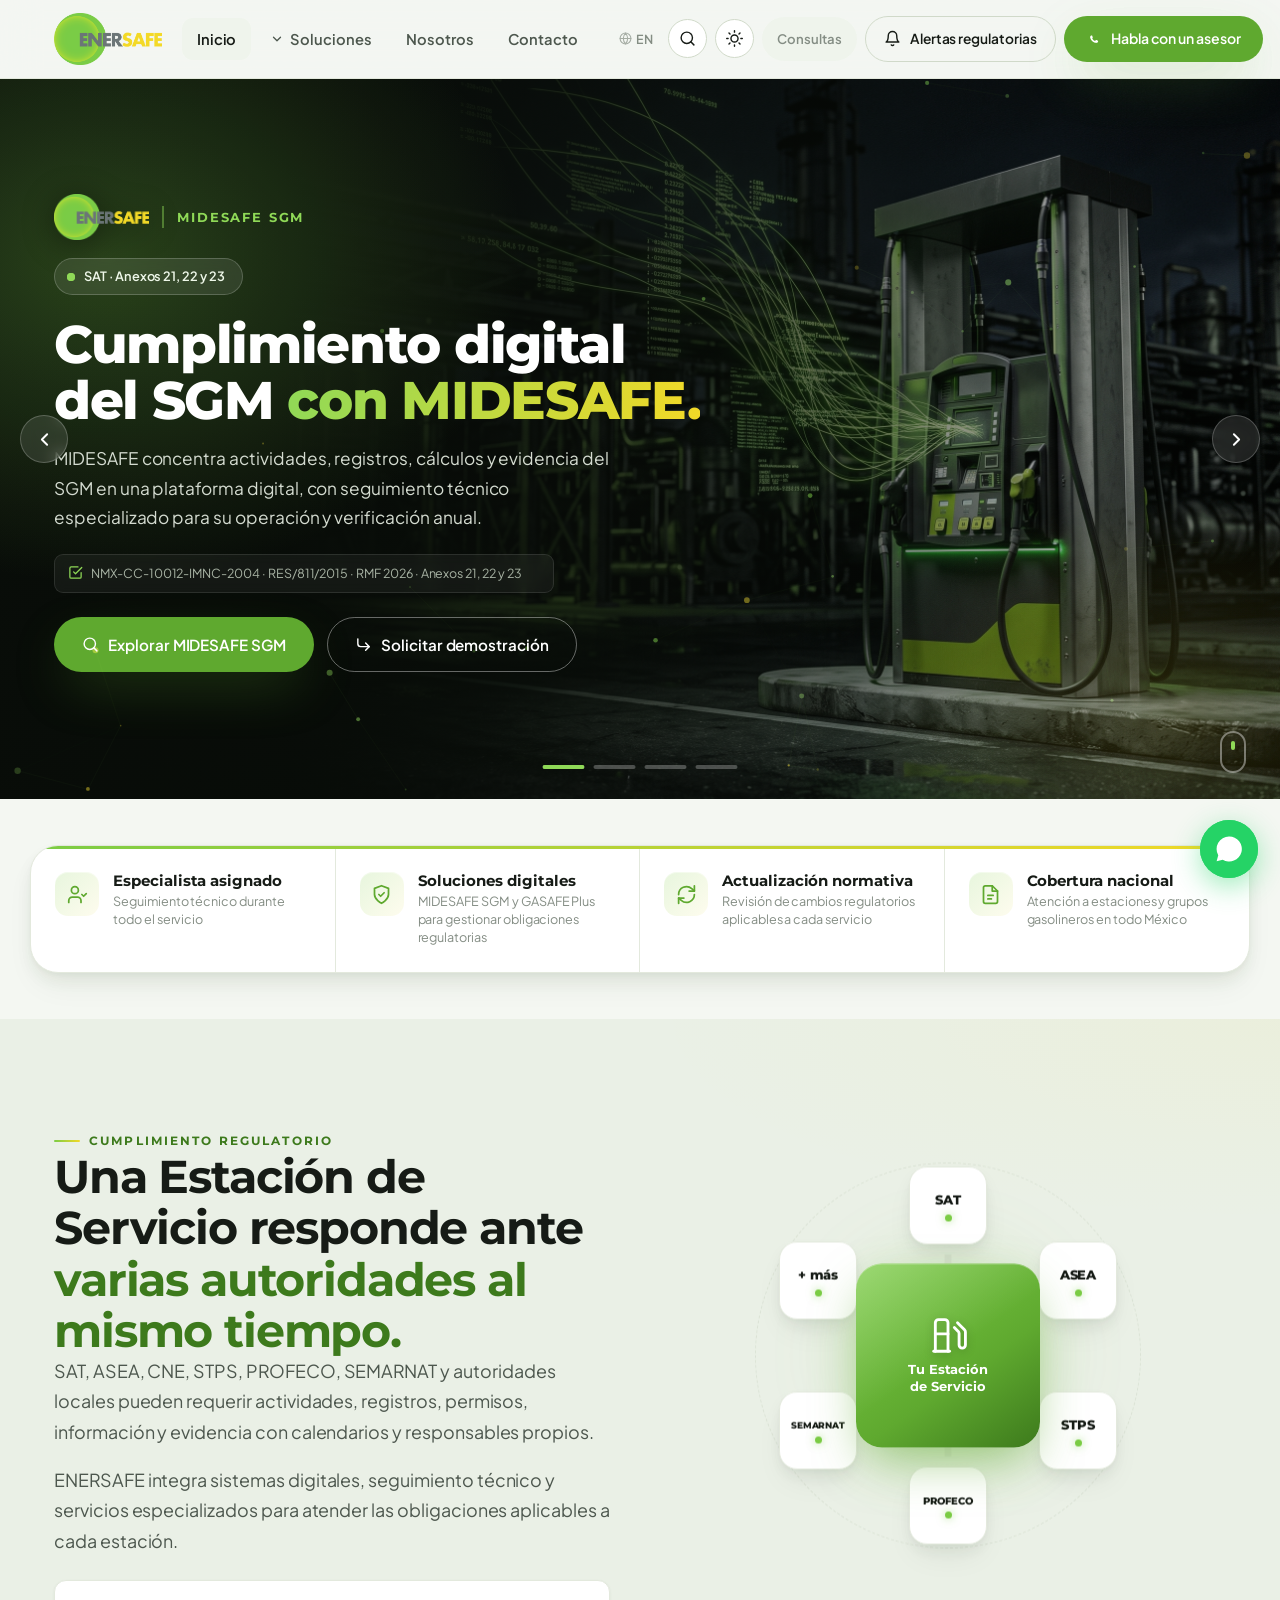
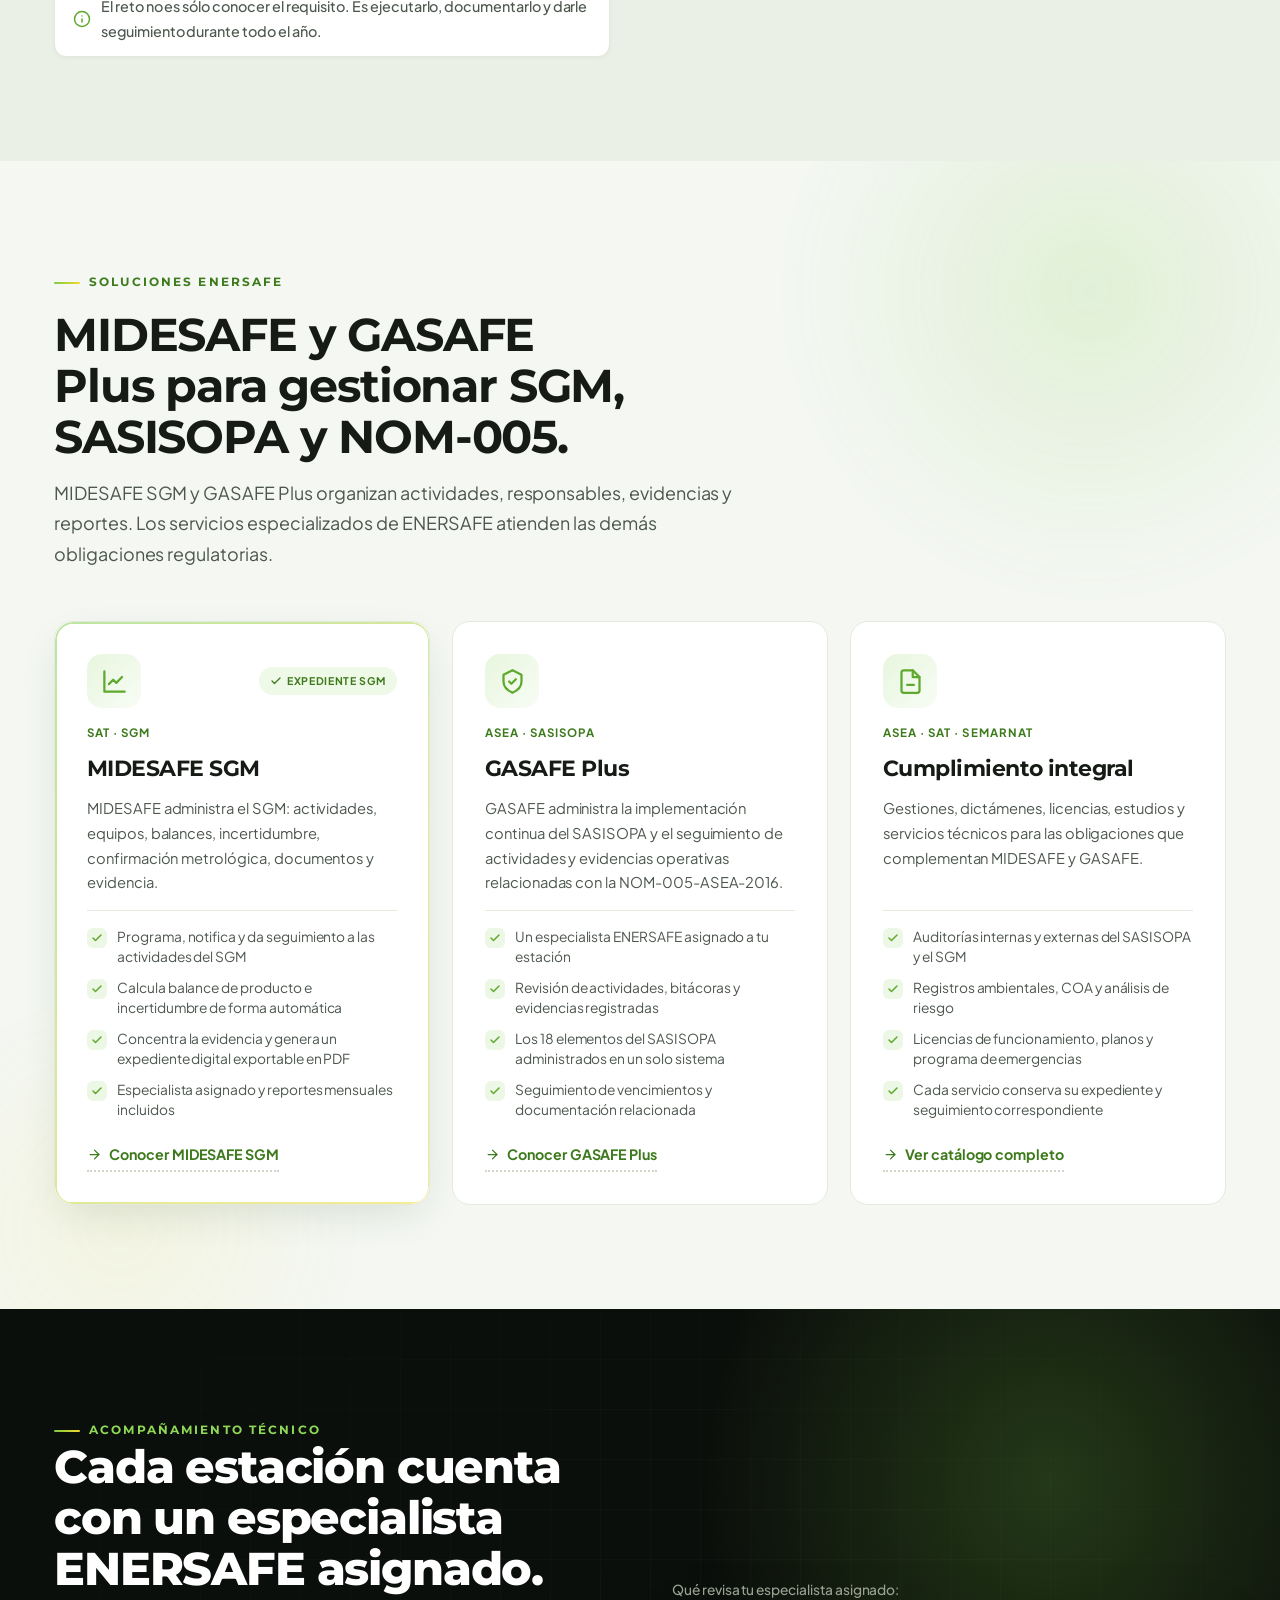
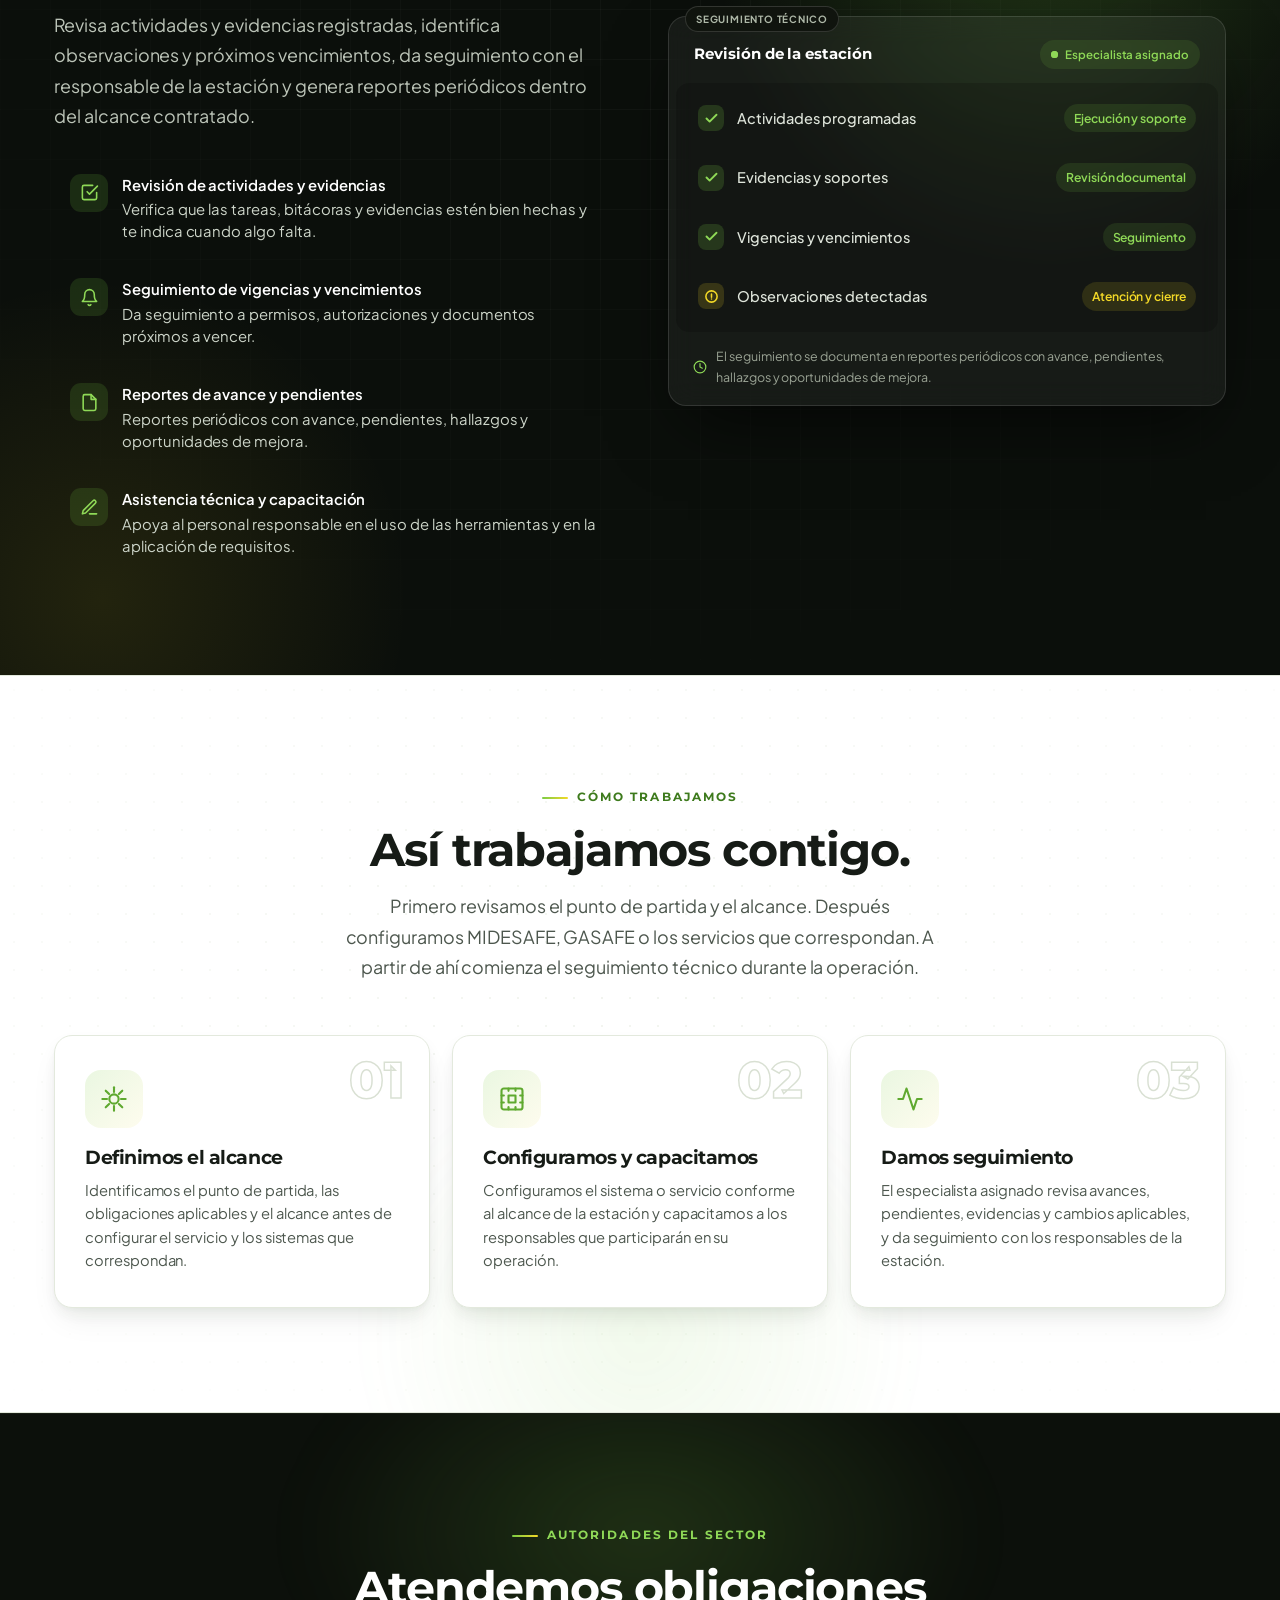
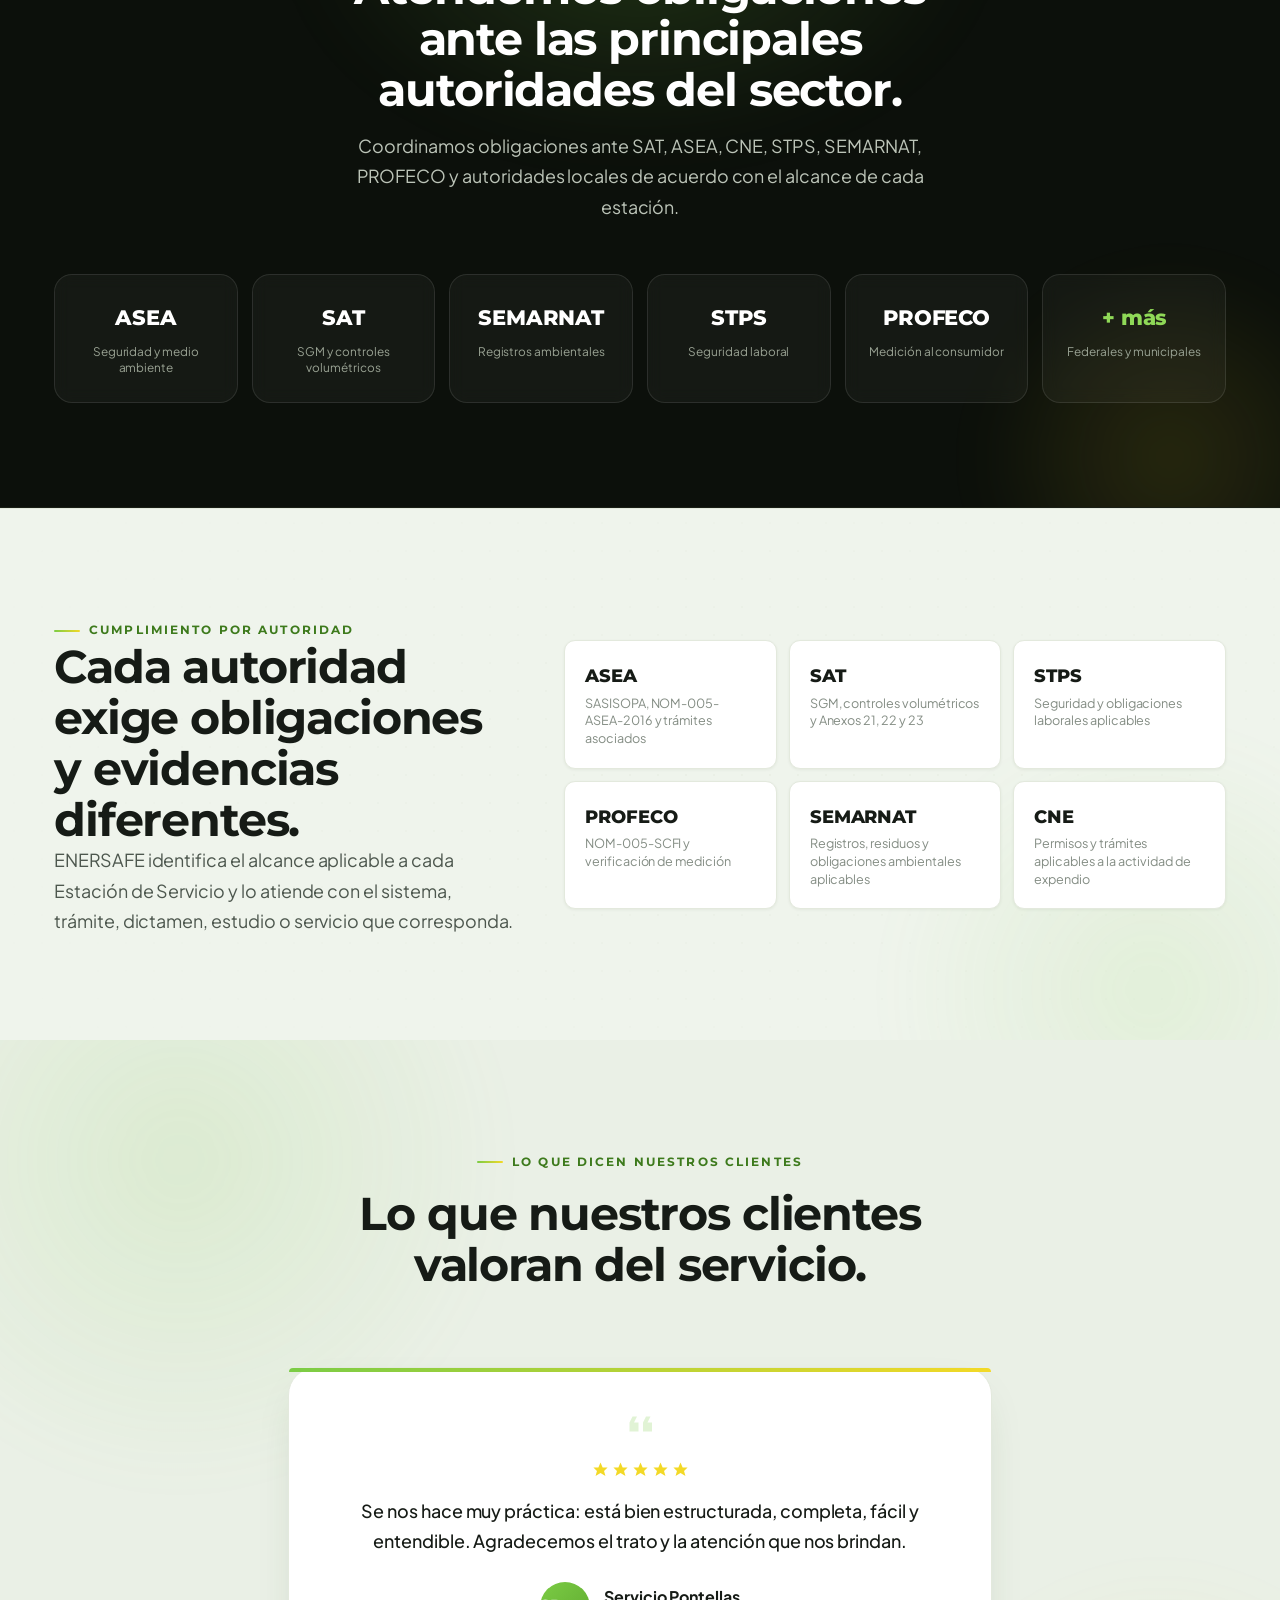
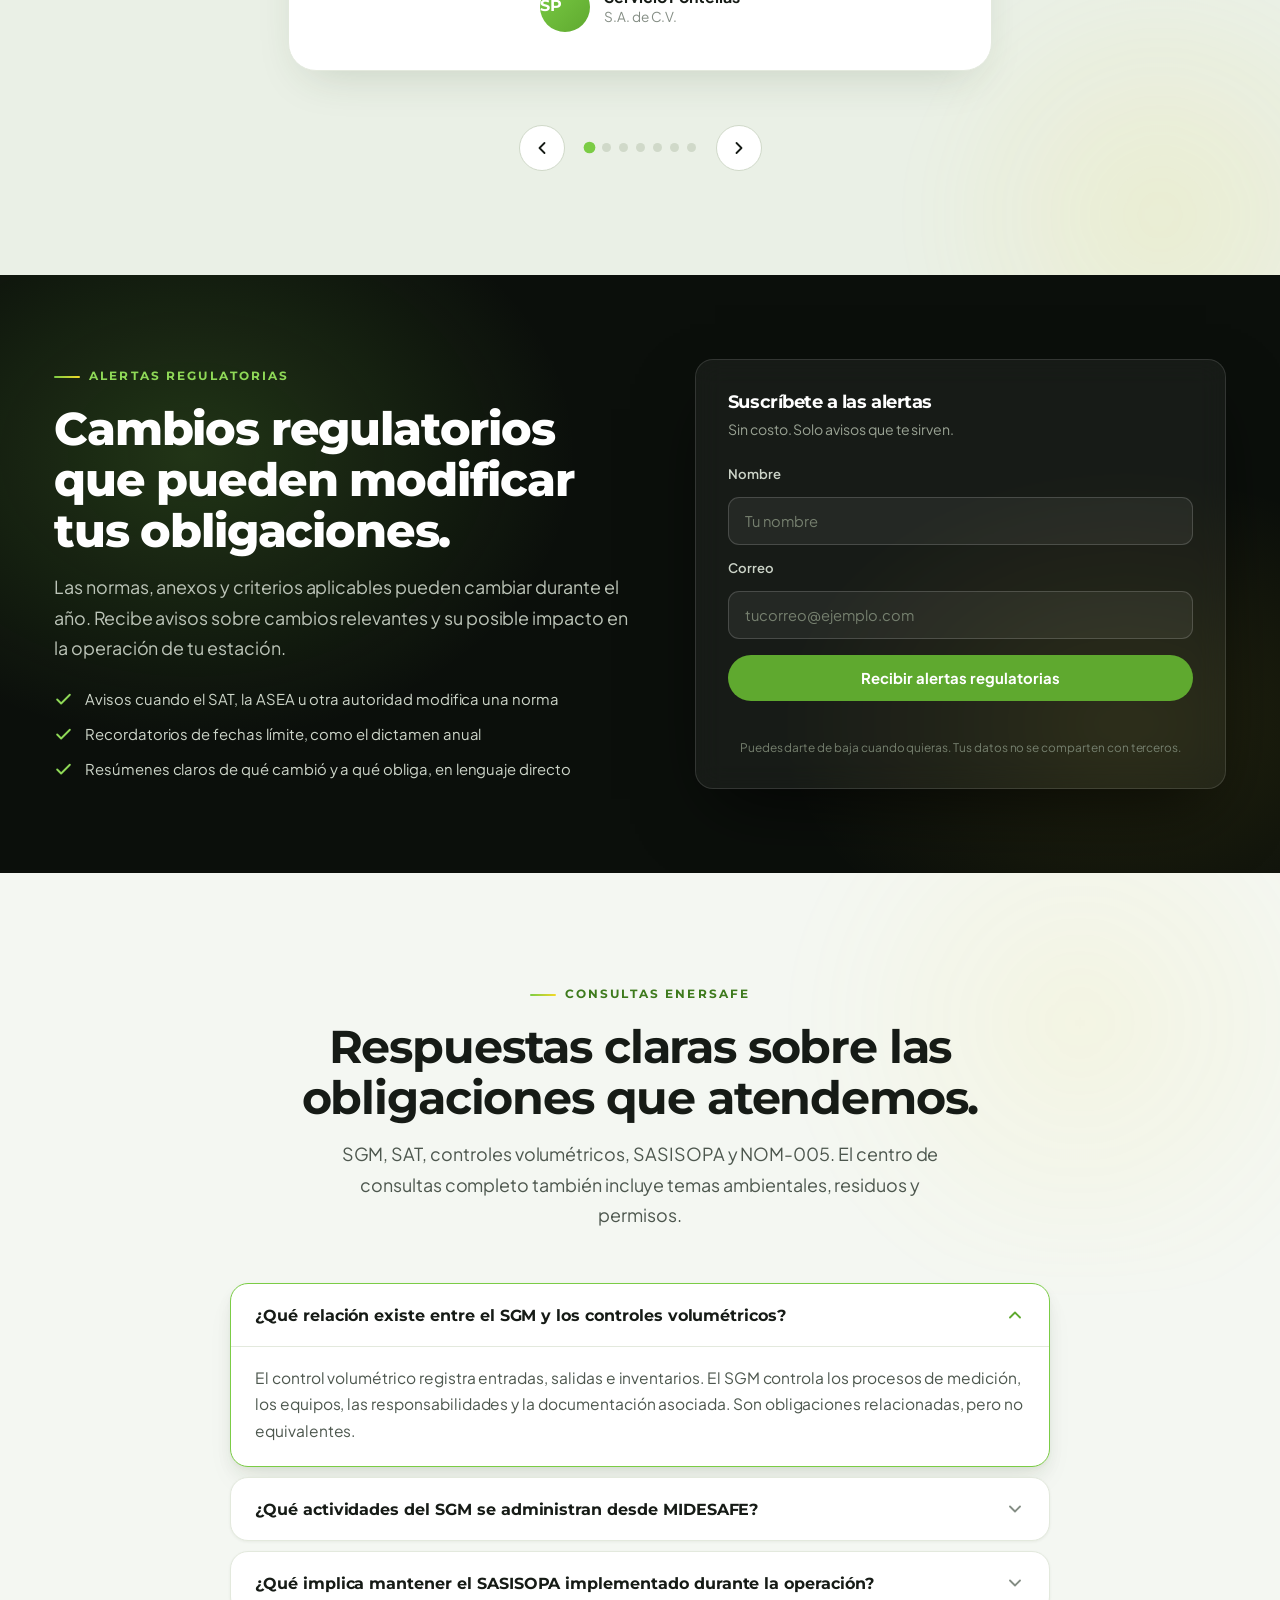
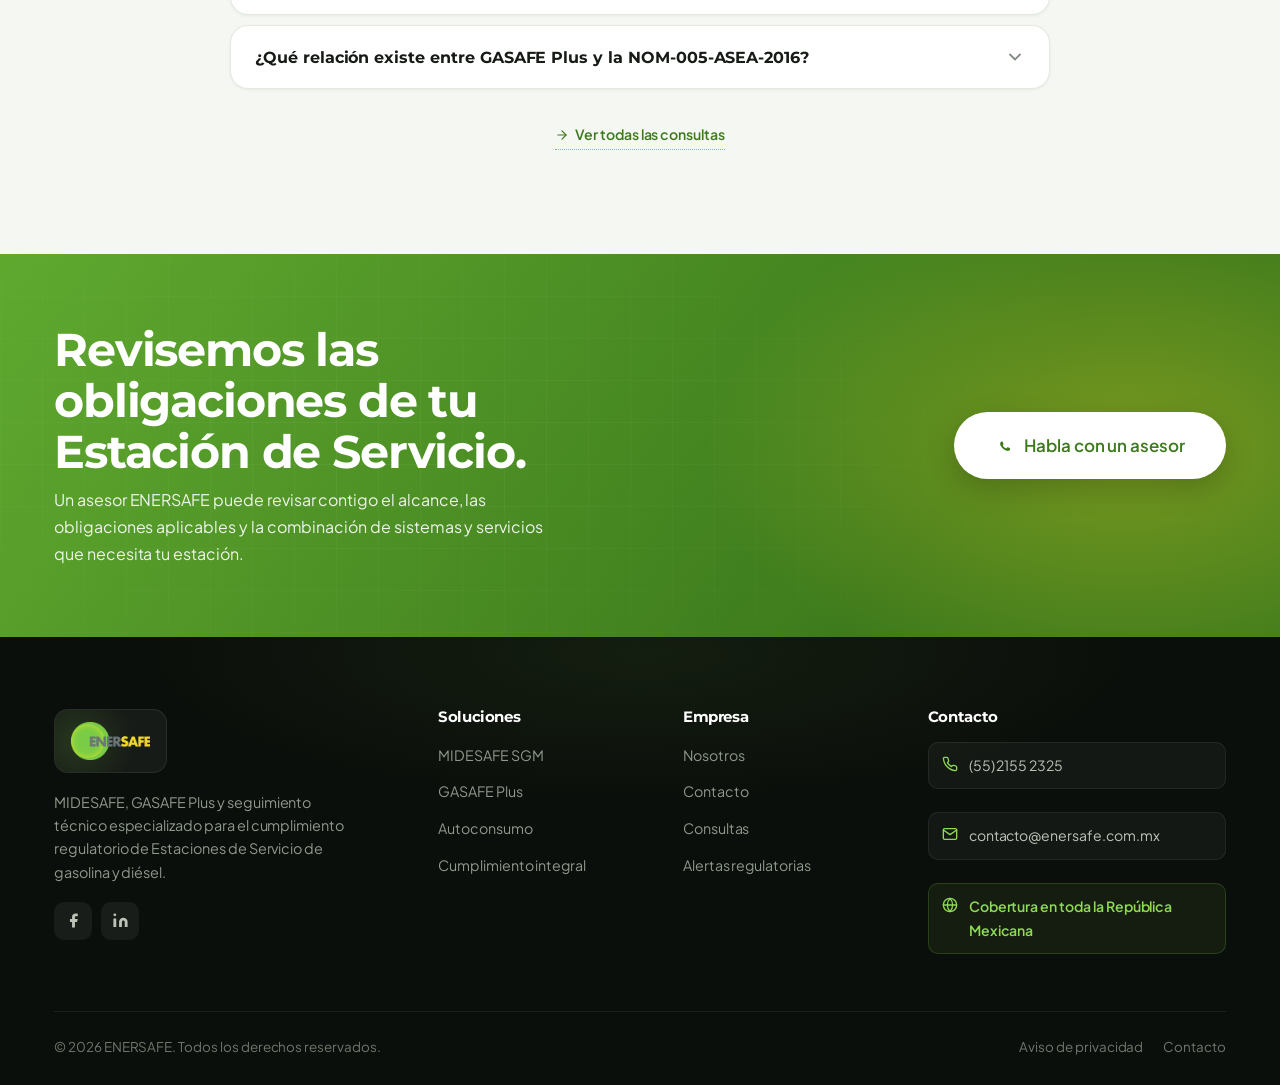
==== commit 3e6879bc: "Public QA: fix Nosotros and differentiate Autoconsumo" ====
--- a/index.html
+++ b/index.html
@@ -142,18 +142,24 @@
 </div></div>
 </div>
 <!-- SLIDE 3 — Autoconsumo -->
-<div class="slide">
+<div class="slide autoconsumo-slide">
 <!-- IMAGEN DE FONDO slide 3 -->
 <div class="slide-bg slide-bg-3"></div>
 <div class="slide-mesh"></div>
 <div class="slide-inner"><div class="slide-content">
-<div class="slide-logo"><img alt="ENERSAFE" src="assets/enersafe-logo.png"/><span class="sub">MIDESAFE · Autoconsumo</span></div>
-<div class="slide-badge"><span class="pulse"></span> SAT · Autoconsumo</div>
-<h1 data-en='MIDESAFE SGM for &lt;span class="hl"&gt;self-consumption.&lt;/span&gt;' data-es='MIDESAFE SGM para &lt;span class="hl"&gt;autoconsumo.&lt;/span&gt;'>MIDESAFE SGM para <span class="hl">autoconsumo.</span></h1>
-<p class="lead" data-en="The same MIDESAFE SGM management, applied to self-consumption facilities: activities, measurement, calculations, evidence and specialized technical follow-up." data-es="La misma gestión del SGM de MIDESAFE, aplicada a instalaciones de autoconsumo: actividades, medición, cálculos, evidencia y seguimiento técnico especializado.">La misma gestión del SGM de MIDESAFE, aplicada a instalaciones de autoconsumo: actividades, medición, cálculos, evidencia y seguimiento técnico especializado.</p>
+<div class="slide-logo"><img alt="ENERSAFE" src="assets/enersafe-logo.png"/><span class="sub">MIDESAFE AUTOCONSUMO</span></div>
+<div class="slide-badge"><span class="pulse"></span> SAT · Aplicabilidad RMF 2026</div>
+<h1 data-en='Is your self-consumption facility &lt;span class="hl"&gt;subject to volumetric controls?&lt;/span&gt;' data-es='¿Tu instalación de autoconsumo &lt;span class="hl"&gt;está sujeta a controles volumétricos?&lt;/span&gt;'>¿Tu instalación de autoconsumo <span class="hl">está sujeta a controles volumétricos?</span></h1>
+<p class="lead" data-en="Not every self-consumption facility falls under the same fiscal assumption. ENERSAFE reviews applicability and, when required, MIDESAFE manages the facility’s SGM, records, calculations and evidence." data-es="No todas las instalaciones de autoconsumo se encuentran en el mismo supuesto fiscal. ENERSAFE revisa la aplicabilidad y, cuando corresponde, MIDESAFE gestiona el SGM, los registros, cálculos y evidencia de la instalación.">No todas las instalaciones de autoconsumo se encuentran en el mismo supuesto fiscal. ENERSAFE revisa la aplicabilidad y, cuando corresponde, MIDESAFE gestiona el SGM, los registros, cálculos y evidencia de la instalación.</p>
+<div class="slide-diagnostic" aria-label="Aspectos que se revisan para determinar la aplicabilidad">
+<span data-en="Permit" data-es="Permiso">Permiso</span>
+<span data-en="Product" data-es="Producto">Producto</span>
+<span data-en="Storage" data-es="Almacenamiento">Almacenamiento</span>
+<span data-en="Volume / consumption" data-es="Volumen / consumo">Volumen / consumo</span>
+</div>
 <div class="slide-actions">
-<a class="btn btn-primary" data-en="Discover Self-consumption" data-es="Conocer Autoconsumo" href="autoconsumo.html"><svg fill="none" stroke="currentColor" stroke-linecap="round" stroke-linejoin="round" stroke-width="2" viewbox="0 0 24 24"><path d="M14 16V4a2 2 0 0 0-2-2H4a2 2 0 0 0-2 2v11a1 1 0 0 0 1 1h2"></path><path d="M14 9h4l4 4v3a1 1 0 0 1-1 1h-1"></path><circle cx="7.5" cy="17.5" r="2.5"></circle><circle cx="17.5" cy="17.5" r="2.5"></circle></svg> Conocer Autoconsumo</a>
-<a class="btn btn-secondary" data-en="Request info" data-es="Solicitar información" href="https://wa.me/525610360614" rel="noopener" target="_blank"><svg fill="none" stroke="currentColor" stroke-linecap="round" stroke-linejoin="round" stroke-width="2" viewbox="0 0 24 24"><circle cx="12" cy="12" r="10"></circle><path d="M12 16v-4"></path><path d="M12 8h.01"></path></svg> Solicitar información</a>
+<a class="btn btn-primary" data-en="Review my case" data-es="Revisar mi caso" href="autoconsumo.html"><svg fill="none" stroke="currentColor" stroke-linecap="round" stroke-linejoin="round" stroke-width="2" viewbox="0 0 24 24"><path d="M14 16V4a2 2 0 0 0-2-2H4a2 2 0 0 0-2 2v11a1 1 0 0 0 1 1h2"></path><path d="M14 9h4l4 4v3a1 1 0 0 1-1 1h-1"></path><circle cx="7.5" cy="17.5" r="2.5"></circle><circle cx="17.5" cy="17.5" r="2.5"></circle></svg> Revisar mi caso</a>
+<a class="btn btn-secondary" data-en="Talk to an advisor" data-es="Hablar con un asesor" href="https://wa.me/525610360614" rel="noopener" target="_blank"><svg fill="none" stroke="currentColor" stroke-linecap="round" stroke-linejoin="round" stroke-width="2" viewbox="0 0 24 24"><circle cx="12" cy="12" r="10"></circle><path d="M12 16v-4"></path><path d="M12 8h.01"></path></svg> Hablar con un asesor</a>
 </div>
 </div></div>
 </div>
--- a/css/styles.css
+++ b/css/styles.css
@@ -1,1938 +1,1938 @@
-/* =================================================================
-   ENERSAFE · Hoja de estilos  (v3 — narrativa de scroll)
-   -----------------------------------------------------------------
-   CÓMO EDITAR:
-   · Colores  -> bloque :root (claro) y [data-theme="dark"] (oscuro)
-   · Tipos    -> --fdisplay (títulos) y --fbody (texto)
-   · Marca    -> Verde #7bcc45 · Gris #6b7577 · Amarillo #f3d927
-   ================================================================= */
-:root{
-  --lime:#7bcc45; --lime-bright:#8fd957; --lime-deep:#5fa92f; --lime-ink:#3d7a1c;
-  --gray-brand:#6b7577; --yellow:#f3d927; --yellow-deep:#b89400;
-
-  --bg:#f4f7f2; --bg-2:#eaf0e6; --surface:#ffffff; --surface-2:#eff4ec;
-  --ink:#161b16; --ink-2:#4d574e; --ink-3:#848d84; --border:#e3e9dd; --border-2:#d0d9c9;
-
-  --glow-lime:0 20px 55px -14px rgba(95,169,47,.4);
-  --glow-soft:0 14px 44px -12px rgba(40,70,30,.16);
-  --shadow-sm:0 1px 3px rgba(30,50,25,.06);
-  /* sombras en capas para dar profundidad real (no flat) */
-  --shadow-layered:0 1px 2px rgba(30,50,25,.04),0 4px 8px rgba(30,50,25,.04),0 12px 24px rgba(30,50,25,.06),0 24px 48px rgba(30,50,25,.05);
-  --shadow-card:0 2px 4px rgba(30,50,25,.03),0 8px 16px rgba(30,50,25,.05),0 16px 32px -8px rgba(40,70,30,.08);
-
-  --r:18px; --r-sm:11px; --r-lg:28px;
-  --maxw:1220px;
-  --fdisplay:'Montserrat',sans-serif;
-  --fbody:'Plus Jakarta Sans',sans-serif;
-  color-scheme:light;
-}
-[data-theme="dark"]{
-  --lime:#8fd957; --lime-bright:#a6e870; --lime-deep:#6fbf3e; --lime-ink:#a6e870;
-  --gray-brand:#9aa3a0; --yellow:#f3d927; --yellow-deep:#f3d927;
-  --bg:#0b0e0a; --bg-2:#0f130d; --surface:#15190f; --surface-2:#1b2014;
-  --ink:#eaf0e8; --ink-2:#a8b2a6; --ink-3:#6d766c; --border:#242a20; --border-2:#363f2e;
-  --glow-lime:0 20px 55px -14px rgba(143,217,87,.24);
-  --glow-soft:0 14px 44px -12px rgba(0,0,0,.55);
-  --shadow-sm:0 1px 3px rgba(0,0,0,.4);
-  --shadow-layered:0 2px 4px rgba(0,0,0,.3),0 8px 16px rgba(0,0,0,.35),0 24px 48px rgba(0,0,0,.4);
-  --shadow-card:0 2px 8px rgba(0,0,0,.4),0 16px 32px -8px rgba(0,0,0,.5);
-  color-scheme:dark;
-}
-*{margin:0;padding:0;box-sizing:border-box}
-html{scroll-behavior:smooth}
-body{font-family:var(--fbody);background:var(--bg);color:var(--ink);line-height:1.68;letter-spacing:-.003em;-webkit-font-smoothing:antialiased;overflow-x:hidden;transition:background .4s,color .4s;position:relative}
-/* grano sutil global — quita la sensación plana */
-body::before{content:"";position:fixed;inset:0;z-index:1;pointer-events:none;opacity:.025;background-image:url("data:image/svg+xml,%3Csvg viewBox='0 0 200 200' xmlns='http://www.w3.org/2000/svg'%3E%3Cfilter id='n'%3E%3CfeTurbulence type='fractalNoise' baseFrequency='0.9' numOctaves='3'/%3E%3C/filter%3E%3Crect width='100%25' height='100%25' filter='url(%23n)'/%3E%3C/svg%3E");mix-blend-mode:multiply}
-[data-theme="dark"] body::before{mix-blend-mode:screen;opacity:.04}
-body>*{position:relative;z-index:2}
-img{max-width:100%;display:block}
-a{color:inherit;text-decoration:none}
-.wrap{max-width:var(--maxw);margin:0 auto;padding:0 24px}
-
-/* —— Tipografía —— */
-h1,h2,h3,h4{font-family:var(--fdisplay);line-height:1.1;letter-spacing:-.025em;color:var(--ink);font-weight:800}
-h1{font-size:clamp(2.3rem,5.4vw,4.1rem)}
-h2{font-size:clamp(1.9rem,3.8vw,2.9rem);font-weight:700}
-h3{font-size:1.25rem;font-weight:700}
-.eyebrow{font-family:var(--fdisplay);font-weight:700;font-size:.74rem;letter-spacing:.18em;text-transform:uppercase;color:var(--lime-ink);display:inline-flex;align-items:center;gap:9px}
-.eyebrow::before{content:"";width:26px;height:2px;background:linear-gradient(90deg,var(--lime),var(--yellow));display:inline-block;border-radius:2px}
-.eyebrow.light{color:var(--lime-bright)}
-p{color:var(--ink-2)}
-.lead{font-size:1.12rem;color:var(--ink-2);line-height:1.7}
-
-/* —— Botones —— */
-.btn{display:inline-flex;align-items:center;gap:9px;font-family:var(--fbody);font-weight:600;font-size:.95rem;padding:14px 27px;border-radius:999px;border:1.5px solid transparent;cursor:pointer;transition:transform .2s cubic-bezier(.2,.7,.2,1),box-shadow .2s,background .2s,color .2s;white-space:nowrap}
-.btn svg{width:17px;height:17px;transition:transform .2s}
-.btn-xl{padding:18px 40px;font-size:1.06rem}
-.btn-xl svg{width:20px;height:20px}
-.sp-illus{position:absolute;top:-11px;left:16px;z-index:3;font-size:.62rem;font-weight:700;letter-spacing:.08em;text-transform:uppercase;color:#aeb8a8;background:#10140e;border:1px solid rgba(255,255,255,.14);padding:4px 10px;border-radius:999px}
-.btn-primary{background:var(--lime-deep);color:#fff;box-shadow:var(--glow-lime)}
-.btn-primary:hover{transform:translateY(-2px);box-shadow:0 24px 60px -14px rgba(95,169,47,.5)}
-.btn-primary:hover svg{transform:translateX(4px)}
-.btn-secondary{background:transparent;color:var(--ink);border-color:var(--border-2)}
-.btn-secondary:hover{border-color:var(--lime-deep);color:var(--lime-ink);transform:translateY(-2px)}
-.btn-ghost{background:var(--surface-2);color:var(--ink-3);cursor:default}
-
-/* =================================================================
-   BARRA DE PROGRESO DE SCROLL
-   ================================================================= */
-.scroll-progress{position:fixed;top:0;left:0;height:3px;width:0;background:linear-gradient(90deg,var(--lime),var(--yellow));z-index:200;transition:width .1s linear;box-shadow:0 0 12px rgba(123,204,69,.5)}
-
-/* =================================================================
-   HEADER + NAV
-   ================================================================= */
-header{position:sticky;top:0;z-index:120;background:color-mix(in srgb,var(--bg) 78%,transparent);backdrop-filter:blur(18px) saturate(150%);border-bottom:1px solid var(--border);transition:background .4s,border-color .4s,box-shadow .3s}
-header.scrolled{box-shadow:0 6px 28px -16px rgba(30,50,25,.3)}
-.nav{display:flex;align-items:center;justify-content:space-between;gap:20px;padding:13px 24px;max-width:var(--maxw);margin:0 auto}
-.brand{display:flex;align-items:center;flex-shrink:0}
-.brand img{height:52px;width:auto;transition:transform .2s}
-.brand:hover img{transform:scale(1.04)}
-.nav-links{display:flex;align-items:center;gap:4px;font-weight:600;font-size:.92rem}
-.nav-links>a,.nav-drop>button{color:var(--ink-2);position:relative;padding:9px 15px;border-radius:11px;transition:color .15s,background .15s;background:none;border:none;font-family:var(--fbody);font-weight:600;font-size:.92rem;cursor:pointer;display:inline-flex;align-items:center;gap:6px}
-.nav-links>a:hover,.nav-drop>button:hover,.nav-links>a.active,.nav-drop.open>button{color:var(--ink);background:var(--surface-2)}
-.nav-drop{position:relative}
-.nav-drop>button svg{width:14px;height:14px;transition:transform .25s}
-.nav-drop.open>button svg,.nav-drop:hover>button svg{transform:rotate(180deg)}
-/* puente invisible para que el dropdown no se cierre al mover el mouse */
-.nav-drop::after{content:"";position:absolute;top:100%;left:0;right:0;height:18px;display:none}
-.nav-drop.open::after,.nav-drop:hover::after{display:block}
-.drop-menu{position:absolute;top:calc(100% + 14px);left:50%;transform:translateX(-50%) translateY(10px);width:340px;background:var(--surface);border:1px solid var(--border);border-radius:var(--r);box-shadow:var(--glow-soft);padding:10px;opacity:0;visibility:hidden;transition:opacity .22s,transform .22s;z-index:130}
-.nav-drop.open .drop-menu,.nav-drop:hover .drop-menu{opacity:1;visibility:visible;transform:translateX(-50%) translateY(0)}
-.drop-item{display:flex;gap:13px;align-items:center;padding:12px 13px;border-radius:13px;transition:background .15s,transform .15s}
-.drop-item:hover{background:var(--surface-2);transform:translateX(3px)}
-.drop-item .di-ic{width:40px;height:40px;border-radius:11px;background:linear-gradient(135deg,rgba(123,204,69,.18),rgba(243,217,39,.1));display:flex;align-items:center;justify-content:center;flex-shrink:0;color:var(--lime-deep)}
-.drop-item .di-ic svg{width:20px;height:20px}
-.drop-item .di-tx{display:flex;flex-direction:column;gap:2px;min-width:0}
-.drop-item .di-t{font-weight:700;font-size:.93rem;color:var(--ink);line-height:1.2}
-.drop-item .di-d{font-size:.77rem;color:var(--ink-3);line-height:1.35}
-.drop-sep{height:1px;background:var(--border);margin:6px 12px}
-.nav-tools{display:flex;align-items:center;gap:8px}
-.icon-btn{width:39px;height:39px;border-radius:50%;border:1.5px solid var(--border-2);background:var(--surface);display:flex;align-items:center;justify-content:center;cursor:pointer;color:var(--ink);transition:.18s;flex-shrink:0}
-.icon-btn:hover{border-color:var(--lime-deep);color:var(--lime-ink);transform:translateY(-1px)}
-.icon-btn svg{width:17px;height:17px}
-/* EN discreto: link de texto pequeño, sin caja */
-.lang-link{background:none;border:none;cursor:pointer;color:var(--ink-3);font-family:var(--fbody);font-weight:600;font-size:.78rem;letter-spacing:.06em;padding:8px 6px;transition:color .15s;display:flex;align-items:center;gap:4px}
-.lang-link:hover{color:var(--lime-ink)}
-.lang-link svg{width:13px;height:13px;opacity:.7}
-.nav-cta{padding:10px 21px;font-size:.88rem}
-.nav-alerts{padding:10px 18px;font-size:.86rem}
-@media(max-width:1100px){.nav-alerts{display:none}}
-.nav-toggle{display:none;flex-direction:column;gap:5px;background:none;border:none;cursor:pointer;padding:8px}
-.nav-toggle span{width:24px;height:2px;background:var(--ink);border-radius:2px;transition:.2s}
-.mobile-nav{display:none;flex-direction:column;padding:8px 24px 18px;background:var(--bg);border-top:1px solid var(--border)}
-.mobile-nav.open{display:flex}
-.mobile-nav a{padding:13px 4px;font-weight:600;color:var(--ink-2);border-bottom:1px solid var(--border)}
-.mobile-nav a.sub{padding-left:20px;font-size:.9rem;color:var(--ink-3)}
-.mobile-nav a:last-child{border:none}
-
-/* =================================================================
-   BUSCADOR
-   ================================================================= */
-.search-overlay{position:fixed;inset:0;background:rgba(11,14,10,.55);z-index:200;display:none;align-items:flex-start;justify-content:center;padding-top:12vh;backdrop-filter:blur(5px)}
-.search-overlay.open{display:flex}
-.search-box{background:var(--surface);border-radius:var(--r);width:min(580px,92vw);padding:20px;box-shadow:var(--glow-soft);max-height:72vh;overflow:auto;border:1px solid var(--border)}
-.search-input-row{display:flex;align-items:center;gap:12px;border:1.5px solid var(--border-2);border-radius:var(--r-sm);padding:13px 16px}
-.search-input-row svg{width:20px;height:20px;color:var(--ink-3);flex-shrink:0}
-.search-input-row input{flex:1;border:none;outline:none;background:transparent;font-size:1rem;font-family:var(--fbody);color:var(--ink)}
-.search-close{background:none;border:none;cursor:pointer;color:var(--ink-3);font-size:1.4rem;line-height:1;padding:4px}
-.search-results{margin-top:12px;display:flex;flex-direction:column;gap:3px}
-.search-result{padding:13px 14px;border-radius:var(--r-sm);transition:background .14s;display:block}
-.search-result:hover{background:var(--surface-2)}
-.sr-tag{font-family:var(--fdisplay);font-size:.65rem;letter-spacing:.1em;text-transform:uppercase;color:var(--lime-ink);font-weight:700}
-.sr-title{font-weight:700;margin:2px 0;color:var(--ink)}
-.sr-snippet{font-size:.87rem;color:var(--ink-2)}
-.search-hint,.search-empty{padding:22px 14px;color:var(--ink-3);text-align:center;font-size:.9rem}
-mark{background:var(--yellow);color:#3a3300;border-radius:3px;padding:0 3px}
-
-/* =================================================================
-   HERO SLIDER
-   ================================================================= */
-.hero{position:relative;overflow:hidden}
-.hero-particles{position:absolute;inset:0;width:100%;height:100%;z-index:3;pointer-events:none;opacity:.7;mix-blend-mode:screen}
-.slider{position:relative;min-height:720px}
-.slide{position:absolute;inset:0;opacity:0;visibility:hidden;transition:opacity .9s ease}
-.slide.active{opacity:1;visibility:visible}
-.slide-bg{position:absolute;inset:0;background-size:cover;background-position:center;z-index:0;transform:scale(1.06);transition:transform 11s ease}
-.slide.active .slide-bg{transform:scale(1)}
-.slide-bg::after{content:"";position:absolute;inset:0;background:linear-gradient(100deg,rgba(9,13,9,.95) 0%,rgba(9,13,9,.82) 42%,rgba(9,13,9,.42) 74%,rgba(9,13,9,.2) 100%)}
-.slide-mesh{position:absolute;inset:0;z-index:1;background:radial-gradient(55% 75% at 8% 25%,rgba(123,204,69,.28),transparent 60%),radial-gradient(45% 55% at 92% 88%,rgba(243,217,39,.14),transparent 55%);mix-blend-mode:screen}
-.slide-inner{position:relative;z-index:2;max-width:var(--maxw);margin:0 auto;padding:78px 24px 90px;display:flex;align-items:center;min-height:720px}
-.slide-content{max-width:660px}
-.slide-logo{display:flex;width:fit-content;align-items:center;gap:13px;margin-bottom:18px}
-.slide-logo img{height:46px;width:auto;filter:drop-shadow(0 4px 16px rgba(0,0,0,.45))}
-.slide-logo .sub{font-family:var(--fdisplay);font-weight:700;font-size:.82rem;letter-spacing:.14em;text-transform:uppercase;color:var(--lime-bright);border-left:2px solid rgba(143,217,87,.45);padding-left:13px}
-.slide-badge{display:flex;align-items:center;gap:9px;background:rgba(255,255,255,.09);border:1px solid rgba(255,255,255,.2);backdrop-filter:blur(8px);border-radius:999px;padding:7px 17px 7px 12px;font-size:.8rem;font-weight:600;color:#eef7e9;margin-bottom:22px;width:fit-content;max-width:100%}
-.slide-badge .pulse{width:8px;height:8px;border-radius:50%;background:var(--lime-bright);position:relative;flex-shrink:0}
-.slide-badge .pulse::after{content:"";position:absolute;inset:0;border-radius:50%;background:var(--lime-bright);animation:pulse 2.2s infinite}
-.slide-badge.soon .pulse,.slide-badge.soon .pulse::after{background:var(--yellow)}
-@keyframes pulse{0%{transform:scale(1);opacity:.7}70%{transform:scale(2.8);opacity:0}100%{opacity:0}}
-.slide h1{color:#fff;margin-bottom:16px;font-weight:800;line-height:1.05;font-size:clamp(2rem,4.3vw,3.3rem)}
-.slide h1 .hl{background:linear-gradient(100deg,var(--lime-bright),var(--yellow));-webkit-background-clip:text;background-clip:text;-webkit-text-fill-color:transparent}
-.slide .lead{color:#d4dbd0;font-size:1.08rem;margin-bottom:22px;max-width:560px}
-.slide-norm{display:flex;align-items:flex-start;gap:8px;color:#a8b3a4;font-size:.78rem;line-height:1.45;margin-bottom:24px;max-width:500px;padding:9px 13px;background:rgba(255,255,255,.05);border:1px solid rgba(255,255,255,.1);border-radius:9px;backdrop-filter:blur(6px)}
-.slide-norm svg{width:15px;height:15px;color:var(--lime-bright);flex-shrink:0;margin-top:1px}
-.slide-actions{display:flex;gap:13px;flex-wrap:wrap}
-.slide .btn-secondary{color:#fff;border-color:rgba(255,255,255,.38)}
-.slide .btn-secondary:hover{background:rgba(255,255,255,.1);border-color:#fff;color:#fff}
-.slider-dots{position:absolute;bottom:30px;left:50%;transform:translateX(-50%);z-index:5;display:flex;gap:9px}
-.s-dot{width:42px;height:4px;border-radius:4px;background:rgba(255,255,255,.26);border:none;cursor:pointer;overflow:hidden;padding:0;position:relative}
-.s-dot.active::after{content:"";position:absolute;inset:0;background:var(--lime-bright);transform-origin:left;animation:dotfill 11s linear}
-@keyframes dotfill{from{transform:scaleX(0)}to{transform:scaleX(1)}}
-.slider-arrow{position:absolute;top:50%;transform:translateY(-50%);z-index:5;width:48px;height:48px;border-radius:50%;background:rgba(255,255,255,.1);border:1px solid rgba(255,255,255,.22);backdrop-filter:blur(8px);display:flex;align-items:center;justify-content:center;cursor:pointer;color:#fff;transition:.2s}
-.slider-arrow:hover{background:rgba(255,255,255,.2);transform:translateY(-50%) scale(1.08)}
-.slider-arrow svg{width:21px;height:21px}
-.slider-arrow.prev{left:20px}.slider-arrow.next{right:20px}
-/* indicador de scroll — toque premium */
-.scroll-cue{position:absolute;bottom:26px;right:34px;z-index:5;width:26px;height:42px;border:2px solid rgba(255,255,255,.4);border-radius:14px;display:flex;justify-content:center;padding-top:8px}
-.sc-wheel{width:4px;height:9px;background:var(--lime-bright);border-radius:2px;animation:scWheel 1.8s ease-in-out infinite}
-@keyframes scWheel{0%{opacity:0;transform:translateY(-4px)}40%{opacity:1}80%{opacity:0;transform:translateY(10px)}100%{opacity:0}}
-@media(max-width:720px){.scroll-cue{display:none}}
-
-/* =================================================================
-   TRUST STRIP
-   ================================================================= */
-.trust{background:var(--bg);position:relative;z-index:10;padding:46px 24px 46px}
-.trust-grid{display:grid;grid-template-columns:repeat(4,1fr);max-width:var(--maxw);margin:0 auto;background:var(--surface);border:1px solid var(--border);border-radius:var(--r-lg);box-shadow:var(--shadow-card);overflow:hidden;position:relative}
-.trust-grid::before{content:"";position:absolute;top:0;left:0;right:0;height:3px;background:linear-gradient(90deg,var(--lime),var(--yellow),var(--lime));background-size:200% 100%;animation:shimmer 6s linear infinite;z-index:2}
-@keyframes shimmer{to{background-position:200% 0}}
-.trust-cell{display:flex;align-items:flex-start;gap:14px;padding:26px 24px;border-right:1px solid var(--border);transition:background .25s}
-.trust-cell:last-child{border-right:none}
-.trust-cell:hover{background:var(--surface-2)}
-.trust-cell .tc-ic{width:44px;height:44px;border-radius:13px;background:linear-gradient(135deg,rgba(123,204,69,.18),rgba(243,217,39,.08));display:flex;align-items:center;justify-content:center;color:var(--lime-deep);flex-shrink:0;transition:transform .25s;box-shadow:inset 0 1px 0 rgba(255,255,255,.4)}
-[data-theme="dark"] .trust-cell .tc-ic{box-shadow:inset 0 1px 0 rgba(255,255,255,.08)}
-.trust-cell:hover .tc-ic{transform:scale(1.1) rotate(-4deg)}
-.trust-cell .tc-ic svg{width:21px;height:21px}
-.trust-cell .tc-tx{display:flex;flex-direction:column;gap:3px}
-.trust-cell .tc-t{font-weight:700;font-size:.92rem;color:var(--ink);font-family:var(--fdisplay);line-height:1.25}
-.trust-cell .tc-d{font-size:.79rem;color:var(--ink-3);line-height:1.4}
-
-/* =================================================================
-   SECCIONES base + reveal
-   ================================================================= */
-.section{padding:104px 0;position:relative;overflow:hidden}
-.section>.wrap{position:relative;z-index:2}
-
-/* ===== Sistema de fondos: auroras suaves y tonos distintos por sección =====
-   Reemplaza los fondos pálidos y casi idénticos por una composición con
-   profundidad, color de marca y ritmo visual claro entre secciones. */
-@keyframes orbDrift{0%,100%{transform:translate(0,0) scale(1)}50%{transform:translate(36px,-28px) scale(1.12)}}
-@keyframes orbDrift2{0%,100%{transform:translate(0,0) scale(1)}50%{transform:translate(-30px,24px) scale(1.08)}}
-
-/* SOLUCIONES — base clara con aurora verde arriba-derecha */
-.sols{background:var(--bg)}
-.sols::before{content:"";position:absolute;width:620px;height:620px;top:-180px;right:-120px;background:radial-gradient(circle,rgba(123,204,69,.16),transparent 68%);filter:blur(20px);z-index:0;animation:orbDrift 16s ease-in-out infinite}
-.sols::after{content:"";position:absolute;width:480px;height:480px;bottom:-160px;left:-120px;background:radial-gradient(circle,rgba(243,217,39,.08),transparent 68%);filter:blur(20px);z-index:0;animation:orbDrift2 19s ease-in-out infinite}
-
-/* CÓMO TRABAJAMOS — base con tono frío distinto + textura de puntos */
-.how{background:linear-gradient(180deg,var(--surface) 0%,var(--surface-2) 100%);border-top:1px solid var(--border);border-bottom:1px solid var(--border)}
-.how::before{content:"";position:absolute;inset:0;background-image:radial-gradient(circle,var(--border) 1px,transparent 1px);background-size:28px 28px;opacity:.5;pointer-events:none;mask:radial-gradient(80% 80% at 50% 40%,#000,transparent);z-index:0}
-.how::after{content:"";position:absolute;width:560px;height:560px;bottom:-200px;left:50%;transform:translateX(-50%);background:radial-gradient(circle,rgba(123,204,69,.10),transparent 70%);filter:blur(20px);z-index:0;animation:orbDrift 20s ease-in-out infinite}
-
-/* AUTORIDADES — estilos en el bloque oscuro más abajo */
-
-/* MARCO REGULATORIO — tono distinto + textura + aurora abajo-derecha */
-.deps{background:linear-gradient(180deg,var(--surface-2) 0%,var(--bg) 100%);border-top:1px solid var(--border)}
-.deps::before{content:"";position:absolute;inset:0;background-image:radial-gradient(circle,var(--border) 1px,transparent 1px);background-size:28px 28px;opacity:.45;pointer-events:none;mask:radial-gradient(70% 80% at 60% 50%,#000,transparent);z-index:0}
-.deps::after{content:"";position:absolute;width:540px;height:540px;bottom:-220px;right:-140px;background:radial-gradient(circle,rgba(123,204,69,.11),transparent 70%);filter:blur(20px);z-index:0;animation:orbDrift 22s ease-in-out infinite}
-
-/* TESTIMONIOS — cierre cálido con aurora diagonal dual */
-.testi{background:var(--bg-2)}
-.testi::before{content:"";position:absolute;width:680px;height:680px;top:-220px;left:-160px;background:radial-gradient(circle,rgba(123,204,69,.13),transparent 68%);filter:blur(22px);z-index:0;animation:orbDrift 18s ease-in-out infinite}
-.testi::after{content:"";position:absolute;width:520px;height:520px;bottom:-200px;right:-140px;background:radial-gradient(circle,rgba(243,217,39,.10),transparent 68%);filter:blur(22px);z-index:0;animation:orbDrift2 21s ease-in-out infinite}
-.section-head{max-width:680px;margin-bottom:52px}
-.section-head h2{text-wrap:balance}
-.section-head.center{text-align:center;margin-left:auto;margin-right:auto;max-width:760px}
-.section-head.center .eyebrow{justify-content:center}
-.section-head.center .lead{max-width:600px;margin-left:auto;margin-right:auto}
-.section-head .eyebrow{margin-bottom:16px}
-.section-head h2{margin-bottom:16px}
-.reveal{opacity:0;transform:translateY(36px);transition:opacity .9s cubic-bezier(.16,1,.3,1),transform .9s cubic-bezier(.16,1,.3,1)}
-.reveal.in{opacity:1;transform:none}
-/* revelado direccional — rompe la monotonía del centro */
-.reveal-l{opacity:0;transform:translateX(-48px);transition:opacity 1s cubic-bezier(.16,1,.3,1),transform 1s cubic-bezier(.16,1,.3,1)}
-.reveal-l.in{opacity:1;transform:none}
-.reveal-r{opacity:0;transform:translateX(48px);transition:opacity 1s cubic-bezier(.16,1,.3,1),transform 1s cubic-bezier(.16,1,.3,1)}
-.reveal-r.in{opacity:1;transform:none}
-.reveal-scale{opacity:0;transform:scale(.92);transition:opacity 1s cubic-bezier(.16,1,.3,1),transform 1s cubic-bezier(.16,1,.3,1)}
-.reveal-scale.in{opacity:1;transform:none}
-.reveal[data-delay="1"],.reveal-l[data-delay="1"],.reveal-r[data-delay="1"],.reveal-scale[data-delay="1"]{transition-delay:.1s}
-.reveal[data-delay="2"],.reveal-l[data-delay="2"],.reveal-r[data-delay="2"],.reveal-scale[data-delay="2"]{transition-delay:.2s}
-.reveal[data-delay="3"],.reveal-l[data-delay="3"],.reveal-r[data-delay="3"],.reveal-scale[data-delay="3"]{transition-delay:.3s}
-.reveal[data-delay="4"]{transition-delay:.4s}
-/* el tilt y parallax necesitan transición suave */
-[data-tilt]{transition:transform .3s cubic-bezier(.16,1,.3,1);transform-style:preserve-3d;will-change:transform}
-[data-parallax]{will-change:transform}
-
-/* =================================================================
-   LA TENSIÓN (sección nueva) — estación rodeada de autoridades
-   ================================================================= */
-.tension{background:var(--bg-2);position:relative;overflow:hidden;background-image:radial-gradient(90% 50% at 100% 0%,rgba(243,217,39,.05),transparent 55%)}
-.tension-layout{display:grid;grid-template-columns:1fr 1fr;gap:60px;align-items:center}
-.tension h2 .em{color:var(--lime-ink)}
-.tension .lead{margin-bottom:18px}
-.tension-note{display:inline-flex;align-items:center;gap:10px;background:var(--surface);border:1px solid var(--border);border-radius:12px;padding:13px 18px;font-size:.9rem;color:var(--ink-2);font-weight:500;box-shadow:var(--shadow-sm)}
-.tension-note svg{width:18px;height:18px;color:var(--lime-deep);flex-shrink:0}
-/* orbita — con profundidad, glow y líneas conectoras */
-.orbit{position:relative;width:100%;max-width:460px;aspect-ratio:1;margin:0 auto}
-.orbit-glow{position:absolute;top:50%;left:50%;transform:translate(-50%,-50%);width:60%;height:60%;background:radial-gradient(circle,rgba(123,204,69,.25),transparent 70%);border-radius:50%;filter:blur(30px);z-index:0;animation:orbitPulse 4s ease-in-out infinite}
-@keyframes orbitPulse{0%,100%{opacity:.6;transform:translate(-50%,-50%) scale(1)}50%{opacity:1;transform:translate(-50%,-50%) scale(1.15)}}
-.orbit-lines{position:absolute;inset:0;z-index:1;pointer-events:none}
-.orbit-lines line{stroke:var(--border-2);stroke-width:1.5;stroke-dasharray:4 5;opacity:.5;animation:dashmove 30s linear infinite}
-@keyframes dashmove{to{stroke-dashoffset:-100}}
-.orbit-ring{position:absolute;inset:8%;border:1.5px dashed var(--border-2);border-radius:50%;animation:spin 60s linear infinite;opacity:.6}
-.orbit-ring.r2{inset:26%;animation-duration:45s;animation-direction:reverse;border-color:var(--border);opacity:.4}
-@keyframes spin{to{transform:rotate(360deg)}}
-.orbit-core{position:absolute;top:50%;left:50%;transform:translate(-50%,-50%);width:40%;height:40%;border-radius:26px;background:linear-gradient(145deg,var(--lime),var(--lime-deep) 60%,var(--lime-ink));display:flex;flex-direction:column;align-items:center;justify-content:center;gap:7px;color:#fff;box-shadow:0 20px 50px -10px rgba(95,169,47,.6),inset 0 1px 0 rgba(255,255,255,.3);z-index:4;text-align:center;padding:12px}
-.orbit-core::after{content:"";position:absolute;inset:0;border-radius:26px;background:linear-gradient(145deg,rgba(255,255,255,.25),transparent 50%);pointer-events:none}
-.orbit-core svg{width:38px;height:38px;filter:drop-shadow(0 2px 4px rgba(0,0,0,.2))}
-.orbit-core .oc-t{font-family:var(--fdisplay);font-weight:700;font-size:.84rem;line-height:1.2;position:relative;z-index:1}
-.orbit-node{position:absolute;top:50%;left:50%;width:78px;height:78px;margin:-39px 0 0 -39px;background:var(--surface);border:1px solid var(--border);border-radius:18px;display:flex;flex-direction:column;align-items:center;justify-content:center;gap:3px;box-shadow:var(--shadow-card);z-index:3;transition:transform .25s,box-shadow .25s,border-color .25s;cursor:default;backdrop-filter:blur(8px)}
-.orbit-node::before{content:"";position:absolute;top:0;left:0;right:0;height:1px;background:linear-gradient(90deg,transparent,rgba(255,255,255,.7),transparent);border-radius:18px 18px 0 0}
-[data-theme="dark"] .orbit-node::before{background:linear-gradient(90deg,transparent,rgba(255,255,255,.1),transparent)}
-.orbit-node:hover{transform:translate(var(--tx),var(--ty)) scale(1.14)!important;box-shadow:var(--glow-lime);border-color:var(--lime)}
-.orbit-node .on-code{font-family:var(--fdisplay);font-weight:800;font-size:.8rem;color:var(--ink)}
-.orbit-node .on-dot{width:7px;height:7px;border-radius:50%;background:var(--lime);box-shadow:0 0 8px rgba(123,204,69,.6)}
-/* posiciones (6 nodos en circulo) — se posicionan via transform inline en HTML */
-
-/* =================================================================
-   SOLUCIONES — cards con spotlight + borde degradado
-   ================================================================= */
-.cards{display:grid;grid-template-columns:repeat(3,1fr);gap:22px}
-.pcard{position:relative;background:var(--surface);border:1px solid var(--border);border-radius:var(--r);padding:2px;overflow:hidden;transition:transform .25s cubic-bezier(.2,.7,.2,1),box-shadow .25s}
-.pcard::before{content:"";position:absolute;inset:0;border-radius:var(--r);padding:1.5px;background:linear-gradient(130deg,var(--lime),var(--yellow));-webkit-mask:linear-gradient(#fff 0 0) content-box,linear-gradient(#fff 0 0);-webkit-mask-composite:xor;mask-composite:exclude;opacity:0;transition:opacity .3s}
-.pcard:hover{transform:translateY(-8px);box-shadow:var(--glow-lime)}
-.pcard:hover::before{opacity:1}
-.pcard.feat::before{opacity:.5}
-.pcard.feat{box-shadow:var(--glow-soft)}
-.pcard-inner{position:relative;background:var(--surface);border-radius:calc(var(--r) - 2px);padding:30px;display:flex;flex-direction:column;gap:15px;height:100%;z-index:1;overflow:hidden}
-.pcard-inner::after{content:"";position:absolute;width:260px;height:260px;background:radial-gradient(circle,rgba(123,204,69,.16),transparent 70%);border-radius:50%;left:var(--mx,50%);top:var(--my,50%);transform:translate(-50%,-50%);opacity:0;transition:opacity .3s;pointer-events:none}
-.pcard:hover .pcard-inner::after{opacity:1}
-.pc-top{display:flex;align-items:center;justify-content:space-between;position:relative;z-index:2}
-.pc-icon{width:54px;height:54px;border-radius:15px;background:linear-gradient(135deg,rgba(123,204,69,.18),rgba(123,204,69,.05));color:var(--lime-deep);display:flex;align-items:center;justify-content:center;transition:transform .25s}
-.pcard:hover .pc-icon{transform:scale(1.08) rotate(-4deg)}
-.pc-icon svg{width:27px;height:27px}
-.pc-badge{display:inline-flex;align-items:center;gap:5px;font-size:.66rem;font-weight:700;letter-spacing:.06em;text-transform:uppercase;color:var(--lime-ink);background:rgba(123,204,69,.12);padding:5px 11px;border-radius:999px}
-.pc-tag{font-size:.72rem;font-weight:700;letter-spacing:.09em;text-transform:uppercase;color:var(--lime-ink);position:relative;z-index:2}
-.pcard h3{margin-bottom:0;position:relative;z-index:2;font-size:1.35rem}
-.pcard>.pcard-inner>p{font-size:.92rem;position:relative;z-index:2;color:var(--ink-2)}
-.pc-feats{display:flex;flex-direction:column;gap:11px;margin-top:auto;padding-top:8px;position:relative;z-index:2;border-top:1px solid var(--border)}
-.pc-feats{padding-top:16px}
-.pc-feats span{display:flex;align-items:flex-start;gap:10px;font-size:.86rem;color:var(--ink-2);line-height:1.45}
-.pc-feats .fi{width:20px;height:20px;border-radius:6px;background:rgba(123,204,69,.14);display:flex;align-items:center;justify-content:center;flex-shrink:0;margin-top:1px}
-.pc-feats .fi svg{width:12px;height:12px;color:var(--lime-deep)}
-.pc-link{font-weight:700;font-size:.89rem;color:var(--lime-ink);display:inline-flex;align-items:center;gap:7px;margin-top:8px;position:relative;z-index:2;padding-bottom:3px;border-bottom:2px dotted var(--border-2);width:fit-content;transition:border-color .2s,gap .2s}
-.pcard:hover .pc-link{border-bottom-color:var(--lime);gap:10px}
-.pc-link svg{width:15px;height:15px;transition:transform .18s}
-.pcard:hover .pc-link svg{transform:translateX(3px)}
-
-/* =================================================================
-   ACOMPAÑAMIENTO TÉCNICO (signature, glass)
-   ================================================================= */
-.spec{position:relative;background:#0b0f0b;overflow:hidden}
-.spec-mesh{position:absolute;inset:0;background:radial-gradient(45% 65% at 82% 18%,rgba(123,204,69,.22),transparent 60%),radial-gradient(40% 55% at 8% 92%,rgba(243,217,39,.1),transparent 60%)}
-.spec-grid-bg{position:absolute;inset:0;background-image:linear-gradient(rgba(255,255,255,.03) 1px,transparent 1px),linear-gradient(90deg,rgba(255,255,255,.03) 1px,transparent 1px);background-size:50px 50px;mask:radial-gradient(70% 70% at 50% 40%,#000,transparent)}
-.spec-inner{position:relative;z-index:2;display:grid;grid-template-columns:1fr 1fr;gap:56px;align-items:center;padding:104px 0}
-.spec h2{color:#fff;margin-bottom:16px;font-weight:800}
-.spec .lead{color:#bcc4b8;margin-bottom:28px}
-.spec-list{display:flex;flex-direction:column;gap:8px}
-.spec-item{display:flex;gap:14px;align-items:flex-start;padding:14px 16px;border-radius:14px;transition:background .2s,transform .2s}
-.spec-item:hover{background:rgba(255,255,255,.04);transform:translateX(4px)}
-.spec-item .ic{width:38px;height:38px;border-radius:11px;background:rgba(123,204,69,.15);display:flex;align-items:center;justify-content:center;flex-shrink:0}
-.spec-item .ic svg{width:19px;height:19px;color:var(--lime-bright)}
-.spec-item .tx{color:#cdd5c9;font-size:.93rem;line-height:1.5}
-.spec-item .tx b{color:#fff;font-weight:600;display:block;margin-bottom:2px}
-/* panel glass — lenguaje de operador */
-.spec-panel{position:relative;background:rgba(255,255,255,.05);border:1px solid rgba(255,255,255,.12);border-radius:var(--r);padding:7px;backdrop-filter:blur(14px);box-shadow:0 30px 70px -20px rgba(0,0,0,.7)}
-.spec-panel-intro{color:#9aa394;font-size:.86rem;font-weight:500;margin-bottom:14px;padding-left:4px}
-.sp-head{display:flex;align-items:center;justify-content:space-between;padding:16px 18px 14px}
-.sp-head .t{color:#fff;font-weight:700;font-size:.95rem;font-family:var(--fdisplay)}
-.sp-live{display:inline-flex;align-items:center;gap:7px;font-size:.72rem;color:var(--lime-bright);font-weight:600;background:rgba(123,204,69,.12);padding:5px 11px;border-radius:999px}
-.sp-live .pulse{width:7px;height:7px;border-radius:50%;background:var(--lime-bright);position:relative}
-.sp-live .pulse::after{content:"";position:absolute;inset:0;border-radius:50%;background:var(--lime-bright);animation:pulse 2.2s infinite}
-.sp-body{background:rgba(0,0,0,.18);border-radius:13px;padding:7px}
-.sp-row{display:flex;align-items:center;gap:13px;padding:14px 15px;border-radius:10px;transition:background .2s}
-.sp-row+.sp-row{margin-top:3px}
-.sp-row:hover{background:rgba(255,255,255,.04)}
-.sp-check{width:26px;height:26px;border-radius:8px;display:flex;align-items:center;justify-content:center;flex-shrink:0}
-.sp-check.ok{background:rgba(123,204,69,.18)}
-.sp-check.ok svg{width:15px;height:15px;color:var(--lime-bright)}
-.sp-check.warn{background:rgba(243,217,39,.16)}
-.sp-check.warn svg{width:15px;height:15px;color:var(--yellow)}
-.sp-row .lbl{flex:1;color:#dfe5db;font-size:.91rem;font-weight:500}
-.sp-row .val{font-size:.76rem;font-weight:600;padding:4px 10px;border-radius:999px;white-space:nowrap}
-.val-ok{color:var(--lime-bright);background:rgba(123,204,69,.12)}
-.val-warn{color:var(--yellow);background:rgba(243,217,39,.12)}
-.sp-foot{display:flex;align-items:center;gap:9px;padding:14px 17px 10px;color:#9aa394;font-size:.78rem}
-.sp-foot svg{width:14px;height:14px;color:var(--lime-bright);flex-shrink:0}
-
-/* =================================================================
-   ASÍ TRABAJAMOS CONTIGO — 3 cards
-   ================================================================= */
-.how{background:var(--surface);border-top:1px solid var(--border);border-bottom:1px solid var(--border)}
-.work-grid{display:grid;grid-template-columns:repeat(3,1fr);gap:22px;margin-top:20px}
-.work-card{position:relative;background:var(--surface);border:1px solid var(--border);border-radius:var(--r);padding:34px 30px;transition:transform .25s,box-shadow .25s,border-color .25s;overflow:hidden;box-shadow:var(--shadow-card)}
-.work-card::before{content:"";position:absolute;top:0;left:0;width:100%;height:3px;background:linear-gradient(90deg,var(--lime),var(--yellow));transform:scaleX(0);transform-origin:left;transition:transform .35s}
-.work-card:hover{transform:translateY(-6px);box-shadow:var(--shadow-layered);border-color:transparent}
-.work-card:hover::before{transform:scaleX(1)}
-.wc-num{position:absolute;top:18px;right:24px;font-family:var(--fdisplay);font-weight:800;font-size:3.2rem;line-height:1;color:transparent;-webkit-text-stroke:1.5px var(--border-2);opacity:.8;transition:-webkit-text-stroke .3s,opacity .3s}
-.work-card:hover .wc-num{-webkit-text-stroke:1.5px var(--lime);opacity:1}
-.wc-ic{width:58px;height:58px;border-radius:16px;background:linear-gradient(135deg,rgba(123,204,69,.16),rgba(243,217,39,.08));color:var(--lime-deep);display:flex;align-items:center;justify-content:center;margin-bottom:20px;transition:transform .25s;position:relative;z-index:1}
-.work-card:hover .wc-ic{transform:scale(1.08) rotate(-4deg)}
-.wc-ic svg{width:28px;height:28px}
-.work-card h3{font-size:1.18rem;margin-bottom:10px;position:relative;z-index:1}
-.work-card p{font-size:.92rem;line-height:1.6;position:relative;z-index:1}
-
-/* =================================================================
-   AUTORIDADES QUE CUBRIMOS
-   ================================================================= */
-/* =================================================================
-   AUTORIDADES — sección OSCURA (rompe el ritmo, da contraste)
-   ================================================================= */
-.authorities{background:#0c100b;border-top:1px solid #1a1f16;border-bottom:1px solid #1a1f16}
-.authorities::before{content:"";position:absolute;width:760px;height:480px;top:-120px;left:50%;transform:translateX(-50%);background:radial-gradient(ellipse,rgba(123,204,69,.18),transparent 64%);filter:blur(30px);z-index:0;animation:none}
-.authorities::after{content:"";position:absolute;width:420px;height:420px;bottom:-160px;right:-100px;background:radial-gradient(circle,rgba(243,217,39,.12),transparent 66%);filter:blur(26px);z-index:0;animation:orbDrift2 17s ease-in-out infinite}
-.authorities .eyebrow{color:var(--lime-bright)}
-.authorities h2{color:#fff}
-.authorities .lead{color:#bcc4b8}
-.auth-grid{display:grid;grid-template-columns:repeat(6,1fr);gap:14px}
-.auth-chip{background:rgba(255,255,255,.04);border:1px solid rgba(255,255,255,.1);border-radius:var(--r);padding:26px 16px;display:flex;flex-direction:column;align-items:center;gap:8px;text-align:center;transition:transform .25s,background .25s,border-color .25s;position:relative;overflow:hidden;backdrop-filter:blur(8px)}
-.auth-chip::before{content:"";position:absolute;top:0;left:0;right:0;height:2px;background:linear-gradient(90deg,var(--lime),var(--yellow));transform:scaleX(0);transform-origin:left;transition:transform .3s}
-.auth-chip:hover{transform:translateY(-6px);background:rgba(255,255,255,.07);border-color:rgba(123,204,69,.35)}
-.auth-chip:hover::before{transform:scaleX(1)}
-.auth-code{font-family:var(--fdisplay);font-weight:800;font-size:1.3rem;color:#fff;letter-spacing:-.01em}
-.auth-chip.more .auth-code{color:var(--lime-bright)}
-.auth-name{font-size:.74rem;color:#9aa394;line-height:1.35}
-
-/* =================================================================
-   (bloque de métricas retirado por decisión de marca)
-   ================================================================= */
-
-/* =================================================================
-   MARCO REGULATORIO (bento asimétrico)
-   ================================================================= */
-.deps{background:var(--surface-2);border-top:1px solid var(--border)}
-.deps-layout{display:grid;grid-template-columns:.82fr 1.18fr;gap:50px;align-items:center}
-.deps-bento{display:grid;grid-template-columns:repeat(3,1fr);gap:12px}
-.dep{background:var(--surface);border:1px solid var(--border);border-radius:var(--r-sm);padding:20px;transition:transform .22s,box-shadow .22s,border-color .22s;position:relative;overflow:hidden;box-shadow:var(--shadow-sm)}
-.dep:hover{transform:translateY(-4px);box-shadow:var(--shadow-card);border-color:transparent}
-.dep::before{content:"";position:absolute;top:0;left:0;width:100%;height:3px;background:linear-gradient(90deg,var(--lime),var(--yellow));transform:scaleX(0);transform-origin:left;transition:transform .3s}
-.dep:hover::before{transform:scaleX(1)}
-.dep .code{font-family:var(--fdisplay);font-weight:800;font-size:1.1rem;color:var(--ink);margin-bottom:4px}
-.dep .desc{font-size:.79rem;color:var(--ink-3);line-height:1.4}
-
-/* =================================================================
-   TESTIMONIOS (carrusel uno por uno)
-   ================================================================= */
-.testi{background:var(--bg-2)}
-/* =================================================================
-   TESTIMONIOS — carrusel de una opinión a la vez
-   -----------------------------------------------------------------
-   PARA EDITAR LO MÁS COMÚN:
-   · Velocidad del cambio automático -> archivo js/site.js, busca
-     "restartTesti" y cambia 9000 (está en milisegundos: 9000 = 9 s).
-   · Textos de las opiniones -> js/site.js, busca "const TESTIMONIOS".
-   · Ancho de la tarjeta -> aquí abajo, en .testi-carousel (max-width).
-   ================================================================= */
-
-/* Contenedor: muestra una sola tarjeta y oculta las demás */
-.testi-carousel {
-  position: relative;
-  max-width: 760px;        /* ancho de la tarjeta de testimonio */
-  margin: 0 auto;          /* la centra horizontalmente */
-  overflow: hidden;        /* recorta las tarjetas que no están activas */
-}
-
-/* Riel que se desliza de una tarjeta a otra */
-.testi-track {
-  display: flex;
-  transition: transform .55s cubic-bezier(.4, 0, .2, 1);
-}
-
-/* Cada testimonio ocupa el ancho completo.
-   El padding interior deja aire para que la sombra NO se vea cortada. */
-.tslide {
-  min-width: 100%;
-  box-sizing: border-box;
-  padding: 24px 28px 32px;
-}
-
-/* La tarjeta blanca */
-.tcard-big {
-  position: relative;
-  background: var(--surface);
-  border: 1px solid var(--border);
-  border-radius: var(--r-lg);
-  padding: 38px 44px;
-  text-align: center;
-  box-shadow: 0 18px 48px -20px rgba(40, 70, 30, .22);
-}
-[data-theme="dark"] .tcard-big {
-  box-shadow: 0 18px 48px -20px rgba(0, 0, 0, .55);
-}
-
-/* Línea de color en el borde superior de la tarjeta */
-.tcard-big::before {
-  content: "";
-  position: absolute;
-  top: 0; left: 0;
-  width: 100%; height: 4px;
-  border-radius: var(--r-lg) var(--r-lg) 0 0;
-  background: linear-gradient(90deg, var(--lime), var(--yellow));
-}
-
-/* Comillas decorativas de arriba */
-.tcard-big .quote-ic {
-  width: 36px; height: 36px;
-  color: var(--lime);
-  opacity: .22;
-  margin: 0 auto 12px;
-}
-
-/* Fila de estrellas */
-.tcard-big .stars {
-  display: flex;
-  gap: 3px;
-  justify-content: center;
-  margin-bottom: 18px;
-}
-.tcard-big .stars svg {
-  width: 17px; height: 17px;
-  color: var(--yellow);
-}
-
-/* El texto de la opinión */
-.tcard-big .quote {
-  font-size: 1.12rem;
-  color: var(--ink);
-  line-height: 1.65;
-  margin-bottom: 26px;
-  font-weight: 500;
-}
-
-/* Bloque de identidad: avatar redondo + nombre y cargo */
-.tcard-big .who {
-  display: flex;
-  align-items: center;
-  gap: 14px;
-  justify-content: center;
-}
-.tcard-big .who > span {
-  display: flex;
-  flex-direction: column;
-  align-items: flex-start;
-}
-
-/* Avatar con las iniciales */
-.tcard-big .av {
-  width: 50px; height: 50px;
-  border-radius: 50%;
-  background: linear-gradient(135deg, var(--lime), var(--lime-deep));
-  color: #fff;
-  display: flex;
-  align-items: center;
-  justify-content: center;
-  font-weight: 700;
-  font-family: var(--fdisplay);
-  font-size: 1rem;
-  flex-shrink: 0;
-}
-.tcard-big .who-t {            /* nombre del cliente */
-  font-weight: 700;
-  font-size: 1rem;
-  color: var(--ink);
-  text-align: left;
-  line-height: 1.3;
-}
-.tcard-big .who-d {            /* razón social / cargo */
-  font-size: .85rem;
-  color: var(--ink-3);
-  text-align: left;
-  line-height: 1.3;
-}
-
-/* Controles de abajo: flechas y puntos */
-.testi-controls {
-  display: flex;
-  align-items: center;
-  justify-content: center;
-  gap: 20px;
-  margin-top: 22px;
-}
-.testi-arrow {                 /* botones redondos de avanzar/retroceder */
-  width: 46px; height: 46px;
-  border-radius: 50%;
-  border: 1.5px solid var(--border-2);
-  background: var(--surface);
-  display: flex;
-  align-items: center;
-  justify-content: center;
-  cursor: pointer;
-  color: var(--ink);
-  transition: .18s;
-  flex-shrink: 0;
-}
-.testi-arrow:hover {
-  border-color: var(--lime-deep);
-  color: var(--lime-ink);
-  transform: scale(1.06);
-}
-.testi-arrow svg {
-  width: 20px; height: 20px;
-}
-.testi-dots {                  /* los puntitos indicadores */
-  display: flex;
-  gap: 8px;
-}
-.td-dot {
-  width: 9px; height: 9px;
-  border-radius: 50%;
-  background: var(--border-2);
-  border: none;
-  cursor: pointer;
-  padding: 0;
-  transition: background .2s, transform .2s;
-}
-.td-dot.active {               /* el punto del testimonio visible */
-  background: var(--lime);
-  transform: scale(1.3);
-}
-
-/* =================================================================
-   ALERTAS REGULATORIAS (bloque propio)
-   ================================================================= */
-.alerts{position:relative;overflow:hidden;background:#0b0f0b}
-.alerts-mesh{position:absolute;inset:0;background:radial-gradient(50% 80% at 15% 30%,rgba(123,204,69,.2),transparent 60%),radial-gradient(45% 70% at 88% 75%,rgba(243,217,39,.1),transparent 60%)}
-.alerts-inner{position:relative;z-index:2;display:grid;grid-template-columns:1.05fr .95fr;gap:54px;align-items:center;padding:84px 0}
-.alerts .eyebrow{color:var(--lime-bright);margin-bottom:16px}
-.alerts h2{color:#fff;margin-bottom:16px;font-weight:800}
-.alerts .lead{color:#bcc4b8;margin-bottom:24px}
-.alerts-points{display:flex;flex-direction:column;gap:13px;margin-bottom:8px}
-.alerts-points .ap{display:flex;gap:12px;align-items:flex-start;color:#cdd5c9;font-size:.93rem;line-height:1.5}
-.alerts-points .ap svg{width:19px;height:19px;color:var(--lime-bright);flex-shrink:0;margin-top:2px}
-.alerts-card{background:rgba(255,255,255,.05);border:1px solid rgba(255,255,255,.12);border-radius:var(--r);padding:32px;backdrop-filter:blur(14px);box-shadow:0 30px 70px -20px rgba(0,0,0,.7)}
-.alerts-card h3{color:#fff;font-size:1.15rem;margin-bottom:6px}
-.alerts-card .ac-sub{color:#9aa394;font-size:.88rem;margin-bottom:22px}
-.alerts-form{display:flex;flex-direction:column;gap:12px}
-.alerts-form label{color:#cdd5c9;font-size:.82rem;font-weight:600}
-.alerts-form input{border:1px solid rgba(255,255,255,.16);background:rgba(255,255,255,.06);border-radius:var(--r-sm);padding:14px 16px;color:#fff;font-family:var(--fbody);font-size:.92rem;outline:none;transition:border-color .15s}
-.alerts-form input::placeholder{color:#76806f}
-.alerts-form input:focus{border-color:var(--lime)}
-.alerts-form button{margin-top:4px;background:var(--lime-deep);color:#fff;border:none;border-radius:999px;padding:14px;font-weight:700;cursor:pointer;font-size:.93rem;transition:background .2s,transform .2s;font-family:var(--fbody)}
-.alerts-form button:hover{background:var(--lime-bright);color:#0b0f0b;transform:translateY(-2px)}
-.alerts-msg{font-size:.82rem;color:var(--lime-bright);min-height:1em;text-align:center}
-.alerts-fine{color:#76806f;font-size:.74rem;text-align:center;line-height:1.5}
-
-/* =================================================================
-   CTA
-   ================================================================= */
-.cta{position:relative;overflow:hidden;background:linear-gradient(125deg,var(--lime-deep),var(--lime-ink) 72%)}
-.cta::before{content:"";position:absolute;inset:0;background:radial-gradient(55% 110% at 88% 50%,rgba(243,217,39,.32),transparent 60%)}
-.cta::after{content:"";position:absolute;inset:0;background-image:linear-gradient(rgba(255,255,255,.05) 1px,transparent 1px),linear-gradient(90deg,rgba(255,255,255,.05) 1px,transparent 1px);background-size:42px 42px;mask:radial-gradient(60% 80% at 30% 50%,#000,transparent)}
-.cta-inner{position:relative;z-index:2;display:flex;align-items:center;justify-content:space-between;gap:40px;padding:70px 0;flex-wrap:wrap}
-.cta h2{color:#fff;max-width:600px;font-weight:700}
-.cta p{color:rgba(255,255,255,.9);margin-top:10px;max-width:520px}
-.cta .btn-primary{background:#fff;color:var(--lime-ink);box-shadow:0 10px 30px rgba(0,0,0,.2)}
-.cta .btn-primary:hover{background:#f4f4f4}
-.cta .btn-secondary{color:#fff;border-color:rgba(255,255,255,.5)}
-.cta .btn-secondary:hover{background:rgba(255,255,255,.14);border-color:#fff;color:#fff}
-.cta-actions{display:flex;gap:13px;flex-wrap:wrap}
-
-/* =================================================================
-   FOOTER
-   ================================================================= */
-footer{background:#0b0f0b;color:#bcc4b8;padding:72px 0 26px;position:relative;overflow:hidden}
-.footer-glow{position:absolute;top:-30%;left:50%;transform:translateX(-50%);width:80%;height:300px;background:radial-gradient(ellipse at center,rgba(123,204,69,.08),transparent 70%);pointer-events:none}
-.f-grid{position:relative;display:grid;grid-template-columns:1.7fr 1fr 1fr 1.5fr;gap:46px;padding-bottom:44px;border-bottom:1px solid rgba(255,255,255,.08)}
-/* logo footer: imagen real sobre contenedor sutil con glow */
-.f-logo{display:inline-flex;align-items:center;margin-bottom:18px;padding:12px 16px;background:rgba(255,255,255,.05);border:1px solid rgba(255,255,255,.08);border-radius:14px;position:relative;overflow:hidden}
-.f-logo::after{content:"";position:absolute;inset:0;background:radial-gradient(circle at 20% 50%,rgba(123,204,69,.16),transparent 60%);pointer-events:none}
-.f-logo img{height:38px;width:auto;position:relative;z-index:1}
-.f-brand p{color:#8f988c;font-size:.9rem;max-width:300px;line-height:1.6}
-.f-social{display:flex;gap:9px;margin-top:18px}
-.f-social a{width:38px;height:38px;border-radius:10px;background:rgba(255,255,255,.06);display:flex;align-items:center;justify-content:center;color:#bcc4b8;transition:.18s}
-.f-social a:hover{background:var(--lime-deep);color:#fff;transform:translateY(-2px)}
-.f-social svg{width:17px;height:17px}
-footer h4{color:#fff;font-size:.92rem;margin-bottom:16px;font-weight:700}
-footer ul{list-style:none;display:flex;flex-direction:column;gap:10px}
-footer ul a{color:#8f988c;font-size:.89rem;transition:color .15s}
-footer ul a:hover{color:var(--lime-bright)}
-.f-contact li{display:flex;gap:11px;align-items:flex-start;color:#bcc4b8;font-size:.88rem;margin-bottom:13px;padding:11px 13px;background:rgba(255,255,255,.04);border:1px solid rgba(255,255,255,.07);border-radius:10px;transition:background .18s,border-color .18s}
-.f-contact li:hover{background:rgba(255,255,255,.07);border-color:rgba(123,204,69,.3)}
-.f-contact svg{width:16px;height:16px;color:var(--lime-bright);flex-shrink:0;margin-top:2px}
-.f-bottom{position:relative;padding-top:24px;display:flex;justify-content:space-between;align-items:center;gap:14px;flex-wrap:wrap;font-size:.84rem;color:#6d766c}
-.f-bottom-links{display:flex;gap:20px;flex-wrap:wrap}
-.f-bottom-links a{color:#6d766c;transition:color .15s}
-.f-bottom-links a:hover{color:var(--lime-bright)}
-
-/* =================================================================
-   WHATSAPP flotante
-   ================================================================= */
-.wa-float{position:fixed;right:22px;bottom:22px;z-index:90;width:58px;height:58px;border-radius:50%;background:#25d366;display:flex;align-items:center;justify-content:center;box-shadow:0 8px 28px rgba(37,211,102,.45);transition:transform .2s;cursor:pointer}
-.wa-float:hover{transform:scale(1.08)}
-.wa-float svg{width:30px;height:30px;color:#fff}
-.wa-float::before{content:"";position:absolute;inset:0;border-radius:50%;background:#25d366;animation:waPulse 2.6s infinite;z-index:-1}
-@keyframes waPulse{0%{transform:scale(1);opacity:.55}70%{transform:scale(1.7);opacity:0}100%{opacity:0}}
-
-/* =================================================================
-   PÁGINA INTERIOR — page hero (para las otras páginas)
-   ================================================================= */
-.page-hero{position:relative;background:#0b0f0b;overflow:hidden;padding:80px 0 70px}
-.page-hero .ph-mesh{position:absolute;inset:0;background:radial-gradient(45% 75% at 85% 15%,rgba(123,204,69,.2),transparent 60%),radial-gradient(40% 65% at 5% 95%,rgba(243,217,39,.08),transparent 60%)}
-.page-hero .wrap{position:relative;z-index:2}
-.page-hero .eyebrow{color:var(--lime-bright);margin-bottom:15px}
-.page-hero h1{color:#fff;max-width:760px;margin-bottom:16px}
-.page-hero p{color:#bcc4b8;max-width:620px;font-size:1.1rem}
-.crumbs{display:flex;gap:8px;align-items:center;font-size:.83rem;color:#6d766c;margin-bottom:20px}
-.crumbs a{color:#8f988c}.crumbs a:hover{color:var(--lime-bright)}
-
-/* =================================================================
-   PÁGINA MIDESAFE SGM — componentes propios
-   (todo reutiliza los colores y efectos del resto del sitio)
-   ================================================================= */
-
-/* Texto resaltado del título del encabezado */
-.page-hero h1 .hl {
-  background: linear-gradient(100deg, var(--lime-bright), var(--yellow));
-  -webkit-background-clip: text;
-  background-clip: text;
-  -webkit-text-fill-color: transparent;
-}
-
-/* Línea de norma debajo del texto del encabezado */
-.ph-norm {
-  display: flex;
-  align-items: flex-start;
-  gap: 9px;
-  max-width: 540px;
-  margin: 22px 0 26px;
-  padding: 11px 15px;
-  font-size: .82rem;
-  line-height: 1.5;
-  color: #a8b3a4;
-  background: rgba(255, 255, 255, .05);
-  border: 1px solid rgba(255, 255, 255, .1);
-  border-radius: 10px;
-}
-.ph-norm svg { width: 16px; height: 16px; color: var(--lime-bright); flex-shrink: 0; margin-top: 2px; }
-
-/* Botones del encabezado */
-.ph-actions { display: flex; gap: 13px; flex-wrap: wrap; }
-.ph-actions .btn-secondary { color: #fff; border-color: rgba(255, 255, 255, .38); }
-.ph-actions .btn-secondary:hover { background: rgba(255, 255, 255, .1); border-color: #fff; color: #fff; }
-
-/* --- EL PROBLEMA: dos columnas (texto + lista de dolores) --- */
-.prob-layout { display: grid; grid-template-columns: 1fr 1fr; gap: 56px; align-items: center; }
-.prob-list { display: flex; flex-direction: column; gap: 12px; }
-.prob-item {
-  display: flex;
-  align-items: flex-start;
-  gap: 13px;
-  padding: 16px 18px;
-  background: var(--surface);
-  border: 1px solid var(--border);
-  border-radius: var(--r-sm);
-  box-shadow: var(--shadow-sm);
-  font-size: .95rem;
-  color: var(--ink);
-}
-.pi-x {
-  width: 26px; height: 26px;
-  border-radius: 8px;
-  background: rgba(220, 80, 60, .12);
-  color: #d2503c;
-  display: flex; align-items: center; justify-content: center;
-  flex-shrink: 0;
-}
-.pi-x svg { width: 14px; height: 14px; }
-
-/* --- CÓMO FUNCIONA: flujo horizontal de 4 pasos --- */
-.flow { display: grid; grid-template-columns: repeat(4, 1fr); gap: 24px; position: relative; margin-top: 24px; }
-/* Línea que conecta los pasos por detrás */
-.flow-line { position: absolute; top: 38px; left: 12%; right: 12%; height: 2px; background: linear-gradient(90deg, var(--lime), var(--yellow)); opacity: .4; z-index: 0; }
-.flow-step { position: relative; z-index: 1; text-align: center; padding: 0 6px; }
-.fs-ic {
-  width: 76px; height: 76px;
-  margin: 0 auto 18px;
-  border-radius: 50%;
-  background: var(--surface);
-  border: 2px solid var(--border);
-  color: var(--lime-deep);
-  display: flex; align-items: center; justify-content: center;
-  box-shadow: var(--shadow-card);
-  transition: transform .25s, border-color .25s;
-}
-.flow-step:hover .fs-ic { transform: translateY(-5px); border-color: var(--lime); }
-.fs-ic svg { width: 32px; height: 32px; }
-.fs-step { display: block; font-family: var(--fdisplay); font-weight: 700; font-size: .72rem; letter-spacing: .12em; text-transform: uppercase; color: var(--lime-ink); margin-bottom: 6px; }
-.flow-step h3 { font-size: 1.1rem; margin-bottom: 8px; }
-.flow-step p { font-size: .88rem; line-height: 1.55; }
-/* Paso continuo (operación permanente) — se distingue de los pasos de puesta en marcha */
-.flow-step.continuous .fs-ic { border-color: var(--lime); background: linear-gradient(135deg, rgba(123,204,69,.16), rgba(243,217,39,.08)); box-shadow: 0 0 0 5px rgba(123,204,69,.1), var(--shadow-card); }
-.fs-step.cont { display: inline-block; color: #fff; background: var(--lime-deep); padding: 3px 11px; border-radius: 999px; letter-spacing: .06em; }
-/* Frase de cierre del timeline (reencuadra la operación como el valor continuo) */
-.flow-closing { display: flex; align-items: center; gap: 14px; max-width: 780px; margin: 46px auto 0; padding: 20px 26px; background: linear-gradient(120deg, rgba(123,204,69,.1), rgba(243,217,39,.05)); border: 1px solid var(--border); border-left: 3px solid var(--lime); border-radius: var(--r); font-size: 1.02rem; color: var(--ink); line-height: 1.55; }
-.flow-closing svg { width: 28px; height: 28px; color: var(--lime-deep); flex-shrink: 0; }
-
-/* --- CONEXIÓN: visual del flujo de información (dentro del panel oscuro) --- */
-.link-viz { display: flex; flex-direction: column; align-items: center; gap: 6px; padding: 28px 16px; }
-.lv-node {
-  display: flex; flex-direction: column; align-items: center; gap: 9px;
-  width: 100%;
-  padding: 18px;
-  border-radius: 14px;
-  background: rgba(255, 255, 255, .05);
-  border: 1px solid rgba(255, 255, 255, .12);
-  color: #cdd5c9;
-  font-size: .88rem;
-  font-weight: 600;
-  text-align: center;
-}
-.lv-node svg { width: 26px; height: 26px; color: var(--lime-bright); }
-.lv-mid { background: linear-gradient(135deg, rgba(123, 204, 69, .18), rgba(123, 204, 69, .04)); border-color: rgba(123, 204, 69, .35); color: #fff; }
-.lv-mid svg { color: var(--lime-bright); }
-/* Puntos que "bajan" mostrando el flujo de datos */
-.lv-flow { display: flex; flex-direction: column; gap: 5px; height: 26px; justify-content: center; }
-.lv-flow span { width: 5px; height: 5px; border-radius: 50%; background: var(--lime-bright); opacity: .35; animation: lvDrop 1.6s ease-in-out infinite; }
-.lv-flow span:nth-child(2) { animation-delay: .2s; }
-.lv-flow span:nth-child(3) { animation-delay: .4s; }
-@keyframes lvDrop { 0%, 100% { opacity: .2; transform: translateY(-2px); } 50% { opacity: 1; transform: translateY(2px); } }
-
-/* --- CUMPLIMIENTO: sellos de norma --- */
-.seals { display: grid; grid-template-columns: repeat(3, 1fr); gap: 16px; margin-bottom: 44px; }
-.seal {
-  display: flex; flex-direction: column; align-items: center; gap: 8px;
-  text-align: center;
-  padding: 28px 22px;
-  background: var(--surface);
-  border: 1px solid var(--border);
-  border-radius: var(--r);
-  box-shadow: var(--shadow-card);
-  transition: transform .25s, box-shadow .25s;
-}
-.seal:hover { transform: translateY(-5px); box-shadow: var(--shadow-layered); }
-.seal-ic {
-  width: 52px; height: 52px;
-  border-radius: 14px;
-  background: linear-gradient(135deg, rgba(123, 204, 69, .16), rgba(243, 217, 39, .08));
-  color: var(--lime-deep);
-  display: flex; align-items: center; justify-content: center;
-}
-.seal-ic svg { width: 26px; height: 26px; }
-.seal-t { font-family: var(--fdisplay); font-weight: 800; font-size: 1.02rem; color: var(--ink); }
-.seal-d { font-size: .8rem; color: var(--ink-3); line-height: 1.4; }
-
-/* --- CUMPLIMIENTO: los 19 requisitos --- */
-.req-block {
-  background: var(--surface);
-  border: 1px solid var(--border);
-  border-radius: var(--r-lg);
-  padding: 40px;
-  box-shadow: var(--shadow-card);
-}
-.req-title { text-align: center; font-size: 1.25rem; margin-bottom: 28px; }
-.req-grid { display: grid; grid-template-columns: repeat(3, 1fr); gap: 10px; }
-.req {
-  display: flex; align-items: center; gap: 11px;
-  padding: 12px 14px 12px 12px;
-  background: var(--bg);
-  border: 1px solid var(--border);
-  border-left: 3px solid transparent;
-  border-radius: var(--r-sm);
-  font-size: .85rem; color: var(--ink-2); line-height: 1.3;
-  transition: border-color .22s, transform .22s, background .22s, box-shadow .22s, color .22s;
-}
-.req:hover {
-  border-color: var(--lime);
-  border-left-color: var(--lime);
-  background: var(--surface);
-  transform: translateY(-2px);
-  box-shadow: var(--shadow-sm);
-  color: var(--ink);
-}
-.req-n {
-  width: 27px; height: 27px; flex-shrink: 0;
-  display: flex; align-items: center; justify-content: center;
-  border-radius: 8px;
-  background: linear-gradient(135deg, rgba(123, 204, 69, .18), rgba(243, 217, 39, .1));
-  color: var(--lime-deep);
-  font-family: var(--fdisplay); font-weight: 800; font-size: .72rem;
-  transition: background .22s, color .22s;
-}
-.req:hover .req-n { background: var(--lime); color: #fff; }
-
-/* --- QUÉ INCLUYE: masonry (columnas que se acomodan, sin huecos) + efecto glass --- */
-.incl-grid { column-count: 3; column-gap: 22px; }
-.incl-card {
-  break-inside: avoid;
-  margin: 0 0 22px;
-  background: rgba(255, 255, 255, .62);
-  backdrop-filter: blur(14px);
-  -webkit-backdrop-filter: blur(14px);
-  border: 1px solid rgba(255, 255, 255, .75);
-  border-radius: var(--r);
-  padding: 28px;
-  box-shadow: 0 14px 40px -20px rgba(40, 70, 30, .22);
-  transition: transform .25s, box-shadow .25s;
-}
-.incl-card:hover { transform: translateY(-4px); box-shadow: 0 22px 52px -22px rgba(40, 70, 30, .3); }
-[data-theme="dark"] .incl-card {
-  background: rgba(255, 255, 255, .05);
-  border-color: rgba(255, 255, 255, .1);
-  box-shadow: 0 14px 40px -20px rgba(0, 0, 0, .5);
-}
-.incl-h { display: flex; align-items: center; gap: 12px; flex-wrap: wrap; margin-bottom: 18px; }
-.incl-ic {
-  width: 46px; height: 46px;
-  border-radius: 13px;
-  background: linear-gradient(135deg, rgba(123, 204, 69, .16), rgba(243, 217, 39, .08));
-  color: var(--lime-deep);
-  display: flex; align-items: center; justify-content: center;
-  flex-shrink: 0;
-}
-.incl-ic svg { width: 23px; height: 23px; }
-.incl-h h3 { font-size: 1.1rem; }
-.incl-tag {
-  font-size: .66rem; font-weight: 700; letter-spacing: .06em; text-transform: uppercase;
-  color: var(--lime-ink);
-  background: rgba(123, 204, 69, .12);
-  padding: 4px 10px; border-radius: 999px;
-}
-.incl-card ul { list-style: none; display: flex; flex-direction: column; gap: 11px; }
-.incl-card li { position: relative; padding-left: 24px; font-size: .89rem; color: var(--ink-2); line-height: 1.5; }
-.incl-card li::before {
-  content: "";
-  position: absolute; left: 0; top: 6px;
-  width: 14px; height: 14px;
-  background: var(--lime-deep);
-  -webkit-mask: url("data:image/svg+xml,%3Csvg xmlns='http://www.w3.org/2000/svg' viewBox='0 0 24 24' fill='none' stroke='white' stroke-width='3' stroke-linecap='round' stroke-linejoin='round'%3E%3Cpath d='M20 6L9 17l-5-5'/%3E%3C/svg%3E") center/contain no-repeat;
-  mask: url("data:image/svg+xml,%3Csvg xmlns='http://www.w3.org/2000/svg' viewBox='0 0 24 24' fill='none' stroke='white' stroke-width='3' stroke-linecap='round' stroke-linejoin='round'%3E%3Cpath d='M20 6L9 17l-5-5'/%3E%3C/svg%3E") center/contain no-repeat;
-}
-.incl-note {
-  display: flex; align-items: flex-start; gap: 12px;
-  max-width: 760px;
-  margin: 32px auto 0;
-  padding: 18px 22px;
-  background: var(--surface-2);
-  border: 1px solid var(--border);
-  border-radius: var(--r);
-  font-size: .92rem;
-  color: var(--ink-2);
-}
-.incl-note svg { width: 20px; height: 20px; color: var(--lime-deep); flex-shrink: 0; margin-top: 1px; }
-
-/* =================================================================
-   PÁGINA CUMPLIMIENTO INTEGRAL — componentes propios
-   ================================================================= */
-/* Planteamiento: texto + cifras de apoyo */
-.plant-layout { display: grid; grid-template-columns: 1.25fr 1fr; gap: 50px; align-items: center; }
-.plant-stats { display: flex; flex-direction: column; gap: 14px; }
-.pstat { display: flex; align-items: baseline; gap: 16px; padding: 20px 24px; background: var(--surface); border: 1px solid var(--border); border-left: 3px solid var(--lime); border-radius: var(--r); box-shadow: var(--shadow-card); }
-.pstat-n { font-family: var(--fdisplay); font-weight: 800; font-size: 2.4rem; color: var(--lime-deep); line-height: 1; flex-shrink: 0; }
-.pstat-l { font-size: .9rem; color: var(--ink-2); line-height: 1.4; }
-
-/* Acordeón por autoridad (el corazón de la página) */
-.acc-list { display: flex; flex-direction: column; gap: 12px; max-width: 920px; margin: 0 auto; }
-.acc-item { background: var(--surface); border: 1px solid var(--border); border-radius: var(--r); box-shadow: var(--shadow-card); overflow: hidden; transition: border-color .25s, box-shadow .25s; }
-.acc-item.open { border-color: var(--lime); box-shadow: var(--shadow-layered); }
-.acc-head { display: flex; align-items: center; gap: 16px; width: 100%; padding: 18px 22px; background: none; border: none; cursor: pointer; text-align: left; font-family: var(--fbody); }
-.acc-ic { width: 46px; height: 46px; flex-shrink: 0; border-radius: 12px; background: linear-gradient(135deg, rgba(123,204,69,.16), rgba(243,217,39,.08)); color: var(--lime-deep); display: flex; align-items: center; justify-content: center; }
-.acc-ic svg { width: 23px; height: 23px; }
-.acc-titles { display: flex; flex-direction: column; gap: 2px; flex: 1; min-width: 0; }
-.acc-name { font-family: var(--fdisplay); font-weight: 800; font-size: 1.08rem; color: var(--ink); }
-.acc-sub { font-size: .82rem; color: var(--ink-3); line-height: 1.3; }
-.acc-tag { flex-shrink: 0; font-size: .66rem; font-weight: 700; letter-spacing: .06em; text-transform: uppercase; color: var(--lime-ink); background: rgba(123,204,69,.12); padding: 5px 11px; border-radius: 999px; }
-.acc-chevron { flex-shrink: 0; color: var(--ink-3); transition: transform .3s, color .25s; }
-.acc-chevron svg { width: 20px; height: 20px; display: block; }
-.acc-item.open .acc-chevron { transform: rotate(180deg); color: var(--lime-deep); }
-/* truco moderno: animar altura variable con grid-template-rows 0fr -> 1fr */
-.acc-body { display: grid; grid-template-rows: 0fr; transition: grid-template-rows .35s ease; }
-.acc-item.open .acc-body { grid-template-rows: 1fr; }
-.acc-body-inner { overflow: hidden; }
-.acc-cols { display: grid; grid-template-columns: 1fr 1fr; gap: 28px; padding: 0 24px 24px 84px; }
-.acc-col h4 { font-size: .72rem; font-weight: 700; letter-spacing: .08em; text-transform: uppercase; color: var(--ink-3); margin-bottom: 8px; }
-.acc-col p { font-size: .92rem; color: var(--ink-2); line-height: 1.55; }
-.acc-link { display: inline-block; margin-top: 10px; font-weight: 600; font-size: .88rem; color: var(--lime-ink); border-bottom: 1px dotted var(--lime); }
-.acc-link:hover { color: var(--lime-deep); }
-.acc-foot { text-align: center; margin-top: 22px; font-size: .92rem; color: var(--ink-3); font-style: italic; }
-
-/* Contenido del acordeón: descripción + cuadrícula de tarjetas de servicio */
-.acc-content { padding: 0 24px 28px 24px; }
-.acc-desc { font-size: .92rem; color: var(--ink-2); line-height: 1.55; margin-bottom: 20px; padding-top: 4px; }
-/* Cuadrícula de servicios puntuales (dentro del acordeón) */
-.acc-svc-grid { display: grid; grid-template-columns: repeat(3, 1fr); gap: 10px; }
-/* Tarjeta de servicio: estado base */
-.acc-svc-card {
-  display: flex; flex-direction: column; gap: 8px;
-  padding: 16px;
-  background: var(--bg);
-  border: 1px solid var(--border);
-  border-radius: var(--r-sm);
-  transition: border-color .2s, transform .2s, box-shadow .2s;
-}
-/* Tarjeta enlazable (con href) */
-a.acc-svc-card { cursor: pointer; }
-a.acc-svc-card:hover { border-color: var(--lime); transform: translateY(-3px); box-shadow: var(--shadow-card); }
-/* Tarjeta sin enlace (plain) */
-.acc-svc-card.plain:hover { border-color: var(--border-2); }
-/* Ícono dentro de la tarjeta */
-.asc-ic {
-  width: 38px; height: 38px;
-  border-radius: 10px;
-  background: linear-gradient(135deg, rgba(123,204,69,.13), rgba(243,217,39,.07));
-  color: var(--lime-deep);
-  display: flex; align-items: center; justify-content: center;
-  flex-shrink: 0;
-}
-.asc-ic svg { width: 19px; height: 19px; }
-/* Nombre del servicio */
-.asc-name { font-size: .84rem; font-weight: 600; color: var(--ink); line-height: 1.3; }
-/* Etiqueta de tipo (Gestión, Trámite, Dictamen, Herramienta, Servicio) */
-.asc-badge {
-  display: inline-block;
-  font-size: .6rem; font-weight: 700; letter-spacing: .06em; text-transform: uppercase;
-  color: var(--ink-3);
-  background: var(--surface-2);
-  padding: 3px 8px; border-radius: 999px; width: fit-content;
-}
-
-/* Servicios transversales (reutiliza .incl-card en cuadrícula uniforme) */
-.svc-grid { display: grid; grid-template-columns: repeat(3, 1fr); gap: 22px; }
-.svc-grid .incl-card { margin: 0; }
-.svc-grid .incl-card p { font-size: .9rem; color: var(--ink-2); line-height: 1.55; }
-
-/* Tarjetas de producto */
-.prod-grid { display: grid; grid-template-columns: 1fr 1fr; gap: 24px; max-width: 880px; margin: 0 auto; }
-.prod-card { display: block; background: var(--surface); border: 1px solid var(--border); border-radius: var(--r-lg); padding: 34px; box-shadow: var(--shadow-card); transition: transform .25s, box-shadow .25s, border-color .25s; }
-.prod-card:hover { transform: translateY(-5px); box-shadow: var(--shadow-layered); border-color: var(--lime); }
-.prod-ic { width: 56px; height: 56px; border-radius: 15px; background: linear-gradient(135deg, rgba(123,204,69,.16), rgba(243,217,39,.08)); color: var(--lime-deep); display: flex; align-items: center; justify-content: center; margin-bottom: 18px; }
-.prod-ic svg { width: 28px; height: 28px; }
-.prod-card h3 { font-size: 1.3rem; margin-bottom: 10px; }
-.prod-card p { font-size: .95rem; color: var(--ink-2); line-height: 1.55; margin-bottom: 16px; }
-.prod-go { font-weight: 600; color: var(--lime-ink); }
-
-/* =================================================================
-   RESPONSIVE
-   ================================================================= */
-@media(max-width:1000px){
-  .cards{grid-template-columns:1fr}
-  .spec-inner,.alerts-inner{grid-template-columns:1fr;gap:44px;padding:72px 0}
-  .deps-layout,.tension-layout{grid-template-columns:1fr;gap:40px}
-  .auth-grid{grid-template-columns:repeat(3,1fr)}
-  .testi-grid{grid-template-columns:repeat(2,1fr)}
-  .trust-grid{grid-template-columns:repeat(2,1fr)}
-  .trust-cell:nth-child(2){border-right:none}
-  .trust-cell{border-bottom:1px solid var(--border)}
-  .work-grid{grid-template-columns:1fr;gap:18px}
-  .f-grid{grid-template-columns:1fr 1fr;gap:34px}
-  /* página MIDESAFE en tablet */
-  .prob-layout{grid-template-columns:1fr;gap:36px}
-  .flow{grid-template-columns:repeat(2,1fr);gap:36px 20px}
-  .flow-line{display:none}
-  .seals{grid-template-columns:1fr}
-  .req-grid{grid-template-columns:repeat(2,1fr)}
-  .incl-grid{column-count:2}
-  /* página cumplimiento integral en tablet */
-  .plant-layout{grid-template-columns:1fr;gap:34px}
-  .acc-cols{grid-template-columns:1fr;gap:18px;padding:0 22px 22px 22px}
-  .acc-svc-grid{grid-template-columns:repeat(2,1fr)}
-  .svc-grid{grid-template-columns:repeat(2,1fr)}
-}
-@media(max-width:720px){
-  .nav-links{display:none}
-  .nav-cta{display:none}
-  .lang-link{display:none}
-  .nav-toggle{display:flex}
-  .section{padding:62px 0}
-  .slide-inner{padding:74px 24px 92px;min-height:560px}
-  .slider{min-height:560px}
-  .slider-arrow{display:none}
-  .auth-grid{grid-template-columns:repeat(2,1fr)}
-  .testi-grid{grid-template-columns:1fr}
-  .trust-grid{grid-template-columns:1fr}
-  .trust-cell{border-right:none}
-  .f-grid{grid-template-columns:1fr}
-  .cta-inner{flex-direction:column;align-items:flex-start}
-  .deps-bento{grid-template-columns:repeat(2,1fr)}
-  .orbit{max-width:320px}
-  /* página MIDESAFE en celular */
-  .flow{grid-template-columns:1fr;gap:30px}
-  .req-grid{grid-template-columns:1fr}
-  .req-block{padding:26px}
-  .incl-grid{column-count:1}
-  /* página cumplimiento integral en celular */
-  .acc-head{gap:12px;padding:16px 16px}
-  .acc-tag{display:none}
-  .svc-grid{grid-template-columns:1fr}
-  .acc-svc-grid{grid-template-columns:1fr}
-  .prod-grid{grid-template-columns:1fr}
-}
-@media(prefers-reduced-motion:reduce){*{transition:none!important;animation:none!important;scroll-behavior:auto!important}.reveal,.reveal-l,.reveal-r,.reveal-scale{opacity:1!important;transform:none!important}.slide-bg{transform:none!important}.orbit-ring,.orbit-glow{animation:none!important}[data-tilt]{transform:none!important}}
-a:focus-visible,button:focus-visible,input:focus-visible{outline:2px solid var(--lime-deep);outline-offset:2px}
-
-/* =================================================================
-   PÁGINA CONTACTO — formulario consultivo + panel lateral
-   ================================================================= */
-
-/* Layout principal: form (izq) + panel (der) */
-.ctc-main { background: var(--bg); }
-.ctc-layout {
-  display: grid;
-  grid-template-columns: 1.15fr 1fr;
-  gap: 56px;
-  align-items: start;
-}
-.ctc-form-wrap h2 { margin-bottom: 6px; font-size: 1.8rem; }
-.ctc-sub { font-size: .95rem; color: var(--ink-3); margin-bottom: 30px; }
-
-/* Formulario */
-.ctc-form { display: flex; flex-direction: column; gap: 18px; }
-.ctc-row { display: grid; grid-template-columns: 1fr 1fr; gap: 16px; }
-.ctc-field { display: flex; flex-direction: column; gap: 6px; }
-.ctc-field label {
-  font-size: .8rem; font-weight: 700; letter-spacing: .04em;
-  text-transform: uppercase; color: var(--ink-3);
-}
-.ctc-field input,
-.ctc-field select,
-.ctc-field textarea {
-  width: 100%; box-sizing: border-box;
-  padding: 12px 16px;
-  background: var(--surface);
-  border: 1.5px solid var(--border);
-  border-radius: var(--r-sm);
-  font-family: var(--fbody); font-size: .95rem;
-  color: var(--ink);
-  outline: none;
-  transition: border-color .2s, box-shadow .2s;
-  appearance: none;
-}
-.ctc-field input:focus,
-.ctc-field select:focus,
-.ctc-field textarea:focus {
-  border-color: var(--lime);
-  box-shadow: 0 0 0 3px rgba(123,204,69,.12);
-}
-.ctc-field textarea { resize: vertical; min-height: 90px; }
-.btn-full { width: 100%; justify-content: center; padding: 16px; font-size: 1rem; }
-.ctc-privacy {
-  text-align: center;
-  font-size: .78rem; color: var(--ink-3);
-  margin-top: -6px;
-}
-
-/* Panel lateral */
-.ctc-side { display: flex; flex-direction: column; gap: 18px; }
-
-/* Botón de WhatsApp destacado */
-.ctc-wa {
-  display: flex; align-items: center; gap: 14px;
-  padding: 18px 20px;
-  background: linear-gradient(135deg, #25d366, #1da851);
-  border-radius: var(--r);
-  color: #fff;
-  text-decoration: none;
-  box-shadow: 0 14px 36px -10px rgba(37,211,102,.45);
-  transition: transform .22s, box-shadow .22s;
-}
-.ctc-wa:hover { transform: translateY(-3px); box-shadow: 0 20px 44px -10px rgba(37,211,102,.55); }
-.ctc-wa-ic { width: 46px; height: 46px; flex-shrink: 0; }
-.ctc-wa-ic svg { width: 46px; height: 46px; fill: rgba(255,255,255,.95); }
-.ctc-wa-text { display: flex; flex-direction: column; gap: 2px; flex: 1; }
-.ctc-wa-text b { font-size: 1.02rem; }
-.ctc-wa-text span { font-size: .83rem; opacity: .88; }
-.ctc-wa-arrow { flex-shrink: 0; opacity: .7; }
-.ctc-wa-arrow svg { width: 20px; height: 20px; stroke: #fff; }
-
-/* Datos de contacto */
-.ctc-data {
-  display: flex; flex-direction: column; gap: 0;
-  background: var(--surface);
-  border: 1px solid var(--border);
-  border-radius: var(--r);
-  overflow: hidden;
-}
-.ctc-datum {
-  display: flex; align-items: center; gap: 14px;
-  padding: 14px 18px;
-  border-bottom: 1px solid var(--border);
-  transition: background .18s;
-}
-.ctc-datum:last-child { border-bottom: none; }
-.ctc-datum:hover { background: var(--surface-2); }
-.ctc-datum-ic {
-  width: 38px; height: 38px; flex-shrink: 0;
-  border-radius: 10px;
-  background: linear-gradient(135deg, rgba(123,204,69,.14), rgba(243,217,39,.07));
-  color: var(--lime-deep);
-  display: flex; align-items: center; justify-content: center;
-}
-.ctc-datum-ic svg { width: 18px; height: 18px; }
-.ctc-datum > span:last-child { display: flex; flex-direction: column; gap: 1px; }
-.ctc-datum b { font-size: .75rem; text-transform: uppercase; letter-spacing: .04em; color: var(--ink-3); font-weight: 700; }
-.ctc-datum span span { font-size: .92rem; color: var(--ink); }
-
-/* Panel de ubicación editorial (sin mapa de API) */
-.ctc-map-panel {
-  position: relative;
-  background: #0c100b;
-  border-radius: var(--r-lg);
-  padding: 36px 28px;
-  overflow: hidden;
-  min-height: 200px;
-  display: flex; align-items: center; justify-content: center;
-}
-/* Halo verde de fondo */
-.ctc-map-glow {
-  position: absolute;
-  width: 280px; height: 280px;
-  top: 50%; left: 50%;
-  transform: translate(-50%,-50%);
-  background: radial-gradient(circle, rgba(123,204,69,.25), transparent 68%);
-  filter: blur(20px);
-  pointer-events: none;
-}
-/* Texto editorial centrado */
-.ctc-map-content {
-  position: relative; z-index: 2;
-  display: flex; flex-direction: column; align-items: center; gap: 6px;
-  text-align: center;
-}
-.ctc-map-pin {
-  width: 52px; height: 52px;
-  border-radius: 50%;
-  background: linear-gradient(135deg, rgba(123,204,69,.25), rgba(123,204,69,.05));
-  border: 1.5px solid rgba(123,204,69,.4);
-  display: flex; align-items: center; justify-content: center;
-  color: var(--lime-bright);
-  margin-bottom: 8px;
-}
-.ctc-map-pin svg { width: 26px; height: 26px; }
-.ctc-map-zone {
-  font-family: var(--fdisplay); font-weight: 800;
-  font-size: 2rem; color: #fff; line-height: 1;
-}
-.ctc-map-city { font-size: .95rem; color: #8f9c8b; }
-.ctc-map-note {
-  margin-top: 10px;
-  font-size: .78rem; color: #6d7a69;
-  font-style: italic; max-width: 220px; line-height: 1.4;
-}
-/* Puntos decorativos que sugieren presencia nacional */
-.ctc-map-dots { position: absolute; inset: 0; pointer-events: none; }
-.cmd {
-  position: absolute;
-  width: 7px; height: 7px;
-  border-radius: 50%;
-  background: rgba(123,204,69,.35);
-  box-shadow: 0 0 0 3px rgba(123,204,69,.1);
-  animation: cmdPulse 3.5s ease-in-out infinite;
-}
-.cmd-main {
-  width: 11px; height: 11px;
-  background: var(--lime-bright);
-  box-shadow: 0 0 0 5px rgba(123,204,69,.2), 0 0 16px rgba(123,204,69,.5);
-  animation-duration: 2s;
-}
-@keyframes cmdPulse {
-  0%, 100% { opacity: .35; transform: scale(1); }
-  50% { opacity: 1; transform: scale(1.3); }
-}
-/* Desfasar animaciones */
-.cmd:nth-child(2) { animation-delay: .4s; }
-.cmd:nth-child(3) { animation-delay: .8s; }
-.cmd:nth-child(4) { animation-delay: 1.2s; }
-.cmd:nth-child(5) { animation-delay: .6s; }
-.cmd:nth-child(6) { animation-delay: 1.4s; }
-.cmd:nth-child(7) { animation-delay: .2s; }
-.cmd:nth-child(8) { animation-delay: 1s; }
-
-/* Responsive contacto */
-@media(max-width:1000px){
-  .ctc-layout { grid-template-columns: 1fr; gap: 36px; }
-  .ctc-row { grid-template-columns: 1fr; }
-}
-@media(max-width:720px){
-  .ctc-form-wrap h2 { font-size: 1.45rem; }
-}
-
-/* =================================================================
-   PREGUNTAS FRECUENTES (FAQ) — acordeón nativo con <details>
-   Compatible con lectores de pantalla y con la extracción de IA
-   ================================================================= */
-.faq-sec { background: var(--bg); }
-.faq-sec::before {
-  content: "";
-  position: absolute;
-  width: 700px; height: 500px;
-  top: -100px; right: -150px;
-  background: radial-gradient(circle, rgba(243,217,39,.07), transparent 68%);
-  filter: blur(22px);
-  z-index: 0;
-  pointer-events: none;
-}
-.faq-list {
-  max-width: 820px;
-  margin: 0 auto;
-  display: flex;
-  flex-direction: column;
-  gap: 10px;
-}
-.faq-item {
-  background: var(--surface);
-  border: 1px solid var(--border);
-  border-radius: var(--r);
-  overflow: hidden;
-  box-shadow: var(--shadow-sm);
-  transition: border-color .25s, box-shadow .25s;
-}
-.faq-item[open] {
-  border-color: var(--lime);
-  box-shadow: var(--shadow-card);
-}
-.faq-item[open] .faq-chev {
-  transform: rotate(180deg);
-  color: var(--lime-deep);
-}
-.faq-q {
-  display: flex;
-  align-items: center;
-  justify-content: space-between;
-  gap: 16px;
-  padding: 20px 24px;
-  cursor: pointer;
-  list-style: none;
-  font-family: var(--fdisplay);
-  font-weight: 700;
-  font-size: 1.02rem;
-  color: var(--ink);
-  line-height: 1.35;
-  user-select: none;
-}
-.faq-q::-webkit-details-marker { display: none; }
-.faq-q:hover { background: var(--surface-2); }
-.faq-chev {
-  width: 20px; height: 20px;
-  flex-shrink: 0;
-  color: var(--ink-3);
-  transition: transform .3s, color .25s;
-}
-.faq-a {
-  padding: 0 24px 22px;
-  border-top: 1px solid var(--border);
-}
-.faq-a p {
-  font-size: .97rem;
-  line-height: 1.7;
-  color: var(--ink-2);
-  padding-top: 18px;
-}
-/* Alertas regulatorias en nav ahora con enlace a FAQ */
-.nav-faq-link { font-size: .88rem; }
-@media(max-width:720px) {
-  .faq-q { font-size: .95rem; padding: 16px 18px; }
-  .faq-a { padding: 0 18px 18px; }
-}
-
-/* Coverage item en footer */
-.f-contact .f-coverage {
-  background: rgba(123,204,69,.08);
-  border-color: rgba(123,204,69,.2);
-}
-.f-contact .f-coverage svg { color: var(--lime-bright); }
-.f-contact .f-coverage span { color: var(--lime-bright); font-weight: 600; }
-
-/* =================================================================
-   PÁGINA FAQ DEDICADA
-   ================================================================= */
-.faq-page-main { background: var(--bg); }
-.faq-page-main::before {
-  content: "";
-  position: absolute;
-  width: 600px; height: 600px;
-  top: -100px; right: -180px;
-  background: radial-gradient(circle, rgba(123,204,69,.1), transparent 68%);
-  filter: blur(24px);
-  z-index: 0; pointer-events: none;
-}
-
-/* Pills de categoría */
-.faq-cats {
-  display: flex;
-  flex-wrap: wrap;
-  gap: 10px;
-  margin-bottom: 44px;
-}
-.faq-cat {
-  padding: 9px 20px;
-  border-radius: 999px;
-  border: 1.5px solid var(--border-2);
-  background: var(--surface);
-  font-family: var(--fdisplay);
-  font-weight: 700;
-  font-size: .78rem;
-  letter-spacing: .05em;
-  color: var(--ink-2);
-  cursor: pointer;
-  transition: all .18s;
-}
-.faq-cat:hover { border-color: var(--lime-deep); color: var(--lime-ink); }
-.faq-cat.active {
-  background: var(--lime-deep);
-  border-color: var(--lime-deep);
-  color: #fff;
-}
-
-/* Grid de grupos FAQ */
-.faq-page-grid {
-  display: flex;
-  flex-direction: column;
-  gap: 52px;
-}
-
-/* Grupos con label de categoría */
-.faq-group { display: flex; flex-direction: column; gap: 10px; }
-.faq-group-label {
-  display: flex;
-  align-items: center;
-  gap: 10px;
-  font-family: var(--fdisplay);
-  font-weight: 700;
-  font-size: .74rem;
-  letter-spacing: .14em;
-  text-transform: uppercase;
-  color: var(--ink-3);
-  margin-bottom: 8px;
-}
-.faq-group-dot {
-  width: 8px; height: 8px;
-  border-radius: 50%;
-  flex-shrink: 0;
-}
-.faq-group[style*="display:none"] { display: none !important; }
-
-/* CTA al final de FAQ page */
-.faq-cta {
-  margin-top: 60px;
-  padding: 32px 36px;
-  background: linear-gradient(135deg, rgba(123,204,69,.1), rgba(243,217,39,.05));
-  border: 1px solid var(--border);
-  border-left: 4px solid var(--lime);
-  border-radius: var(--r-lg);
-}
-.faq-cta-inner {
-  display: flex;
-  align-items: center;
-  gap: 24px;
-  flex-wrap: wrap;
-}
-.faq-cta-inner > svg {
-  width: 42px; height: 42px;
-  color: var(--lime-deep);
-  flex-shrink: 0;
-}
-.faq-cta-inner > div { flex: 1; min-width: 200px; }
-.faq-cta-title {
-  font-family: var(--fdisplay);
-  font-weight: 700;
-  font-size: 1.08rem;
-  color: var(--ink);
-  margin-bottom: 4px;
-}
-.faq-cta-sub { font-size: .9rem; color: var(--ink-2); }
-@media(max-width:720px) {
-  .faq-cats { gap: 8px; }
-  .faq-cat { font-size: .72rem; padding: 8px 14px; }
-  .faq-cta { padding: 24px 20px; }
-  .faq-cta-inner { flex-direction: column; align-items: flex-start; }
-}
-
-/* Highlight link from FAQ sections pointing to full FAQ page */
-.faq-more-link {
-  display: inline-flex;
-  align-items: center;
-  gap: 6px;
-  margin-top: 24px;
-  font-weight: 600;
-  font-size: .88rem;
-  color: var(--lime-ink);
-  border-bottom: 1px dotted var(--lime);
-  width: fit-content;
-  padding-bottom: 2px;
-}
-.faq-more-link svg { width: 14px; height: 14px; }
-.faq-more-link:hover { border-bottom-color: var(--lime-deep); }
-
-
-/* =================================================================
-   CONTACTO v2 — ELEGANTE Y LIMPIO
-   ================================================================= */
-
-/* Barra de acceso rápido en hero — una línea discreta */
-.ctc-quickbar {
-  display: flex;
-  align-items: center;
-  gap: 0;
-  margin-top: 28px;
-  padding: 10px 18px;
-  background: rgba(255,255,255,.06);
-  border: 1px solid rgba(255,255,255,.12);
-  border-radius: 999px;
-  width: fit-content;
-  flex-wrap: wrap;
-}
-.ctc-qb-item {
-  display: inline-flex;
-  align-items: center;
-  gap: 7px;
-  font-size: .82rem;
-  font-weight: 600;
-  color: rgba(255,255,255,.75);
-  text-decoration: none;
-  padding: 4px 10px;
-  border-radius: 999px;
-  transition: color .15s, background .15s;
-  white-space: nowrap;
-}
-.ctc-qb-item:hover { color: #fff; background: rgba(255,255,255,.08); }
-.ctc-qb-item svg { width: 14px; height: 14px; flex-shrink: 0; }
-.ctc-qb-wa { color: #4ade80; }
-.ctc-qb-wa:hover { color: #4ade80; background: rgba(74,222,128,.1); }
-.ctc-qb-sep {
-  width: 1px;
-  height: 14px;
-  background: rgba(255,255,255,.18);
-  flex-shrink: 0;
-}
-
-/* Layout principal */
-.ctc-layout {
-  display: grid;
-  grid-template-columns: 1.15fr 1fr;
-  gap: 56px;
-  align-items: start;
-}
-.ctc-form-wrap h2 { margin-bottom: 6px; font-size: 1.8rem; }
-.ctc-sub { font-size: .95rem; color: var(--ink-3); margin-bottom: 30px; }
-
-/* Formulario */
-.ctc-form { display: flex; flex-direction: column; gap: 18px; }
-.ctc-row { display: grid; grid-template-columns: 1fr 1fr; gap: 16px; }
-.ctc-field { display: flex; flex-direction: column; gap: 6px; }
-.ctc-field label {
-  font-size: .78rem; font-weight: 700; letter-spacing: .04em;
-  text-transform: uppercase; color: var(--ink-3);
-}
-.ctc-field input,
-.ctc-field select,
-.ctc-field textarea {
-  width: 100%; box-sizing: border-box;
-  padding: 12px 16px;
-  background: var(--surface);
-  border: 1.5px solid var(--border);
-  border-radius: var(--r-sm);
-  font-family: var(--fbody); font-size: .95rem;
-  color: var(--ink);
-  outline: none;
-  transition: border-color .2s, box-shadow .2s;
-  appearance: none;
-}
-.ctc-field input:focus,
-.ctc-field select:focus,
-.ctc-field textarea:focus {
-  border-color: var(--lime);
-  box-shadow: 0 0 0 3px rgba(123,204,69,.1);
-}
-.ctc-field textarea { resize: vertical; min-height: 90px; }
-.btn-full { width: 100%; justify-content: center; padding: 16px; font-size: 1rem; }
-.ctc-privacy {
-  text-align: center;
-  font-size: .78rem; color: var(--ink-3);
-  margin-top: -6px;
-}
-
-/* Panel lateral */
-.ctc-side { display: flex; flex-direction: column; gap: 16px; }
-
-/* WhatsApp CTA */
-.ctc-wa {
-  display: flex; align-items: center; gap: 14px;
-  padding: 18px 20px;
-  background: linear-gradient(135deg, #25d366, #1da851);
-  border-radius: var(--r);
-  color: #fff;
-  text-decoration: none;
-  box-shadow: 0 14px 36px -10px rgba(37,211,102,.4);
-  transition: transform .22s, box-shadow .22s;
-}
-.ctc-wa:hover { transform: translateY(-3px); box-shadow: 0 20px 44px -10px rgba(37,211,102,.5); }
-.ctc-wa-ic { width: 44px; height: 44px; flex-shrink: 0; }
-.ctc-wa-ic svg { width: 44px; height: 44px; fill: rgba(255,255,255,.95); }
-.ctc-wa-text { display: flex; flex-direction: column; gap: 2px; flex: 1; }
-.ctc-wa-text b { font-size: 1rem; font-weight: 700; }
-.ctc-wa-text span { font-size: .82rem; opacity: .88; }
-.ctc-wa-arrow { flex-shrink: 0; opacity: .7; }
-.ctc-wa-arrow svg { width: 20px; height: 20px; stroke: #fff; }
-
-/* Bloque de datos operativos — limpio, sin mapa */
-.ctc-info {
-  background: var(--surface);
-  border: 1px solid var(--border);
-  border-radius: var(--r);
-  overflow: hidden;
-}
-.ctc-info-row {
-  display: flex;
-  align-items: flex-start;
-  gap: 13px;
-  padding: 16px 20px;
-}
-.ctc-info-divider {
-  height: 1px;
-  background: var(--border);
-  margin: 0 20px;
-}
-.ctc-info-dot {
-  width: 8px; height: 8px;
-  border-radius: 50%;
-  background: var(--lime-bright);
-  box-shadow: 0 0 0 3px rgba(143,217,87,.2);
-  flex-shrink: 0;
-  margin-top: 4px;
-  animation: waPulse 2.6s infinite;
-}
-.ctc-info-t {
-  font-weight: 600;
-  font-size: .9rem;
-  color: var(--ink);
-  line-height: 1.4;
-}
-.ctc-info-d {
-  font-size: .78rem;
-  color: var(--ink-3);
-  margin-top: 2px;
-}
-
-
-
-/* Responsive contacto */
-@media(max-width:1000px) {
-  .ctc-layout { grid-template-columns: 1fr; gap: 36px; }
-  .ctc-row { grid-template-columns: 1fr; }
-}
-@media(max-width:720px) {
-  .ctc-quickbar { border-radius: var(--r); padding: 8px 12px; gap: 4px; }
-  .ctc-qb-item { font-size: .78rem; padding: 4px 8px; }
-  .ctc-form-wrap h2 { font-size: 1.45rem; }
-}
-
-/* =================================================================
-   HERO — Imágenes por slide y responsive
-   ================================================================= */
-.slide-bg-1 { background-image: url('../assets/hero/slide1-desktop.png'); }
-.slide-bg-2 { background-image: url('../assets/hero/slide2-desktop.png'); }
-.slide-bg-3 { background-image: url('../assets/hero/slide3-desktop.png'); }
-
-@media(max-width:720px) {
-  .slide-bg-1 { background-image: url('../assets/hero/slide1-mobile.png'); background-position: center bottom; }
-  .slide-bg-2 { background-image: url('../assets/hero/slide2-mobile.png'); background-position: center bottom; }
-  .slide-bg-3 { background-image: url('../assets/hero/slide3-mobile.png'); background-position: center bottom; }
-  .slide-bg::after {
-    background: linear-gradient(180deg,
-      rgba(9,13,9,.97) 0%,
-      rgba(9,13,9,.88) 30%,
-      rgba(9,13,9,.55) 60%,
-      rgba(9,13,9,.18) 100%
-    );
-  }
-}
-
-/* =================================================================
-   PREGUNTAS FRECUENTES (FAQ) — acordeón nativo con <details>
-   ================================================================= */
-.faq-sec { background: var(--bg); }
-.faq-sec::before {
-  content: "";
-  position: absolute;
-  width: 700px; height: 500px;
-  top: -100px; right: -150px;
-  background: radial-gradient(circle, rgba(243,217,39,.07), transparent 68%);
-  filter: blur(22px);
-  z-index: 0;
-  pointer-events: none;
-}
-.faq-list {
-  max-width: 820px;
-  margin: 0 auto;
-  display: flex;
-  flex-direction: column;
-  gap: 10px;
-}
-.faq-item {
-  background: var(--surface);
-  border: 1px solid var(--border);
-  border-radius: var(--r);
-  overflow: hidden;
-  box-shadow: var(--shadow-sm);
-  transition: border-color .25s, box-shadow .25s;
-}
-.faq-item[open] {
-  border-color: var(--lime);
-  box-shadow: var(--shadow-card);
-}
-.faq-item[open] .faq-chev {
-  transform: rotate(180deg);
-  color: var(--lime-deep);
-}
-.faq-q {
-  display: flex;
-  align-items: center;
-  justify-content: space-between;
-  gap: 16px;
-  padding: 20px 24px;
-  cursor: pointer;
-  list-style: none;
-  font-family: var(--fdisplay);
-  font-weight: 700;
-  font-size: 1.02rem;
-  color: var(--ink);
-  line-height: 1.35;
-  user-select: none;
-}
-.faq-q::-webkit-details-marker { display: none; }
-.faq-q:hover { background: var(--surface-2); }
-.faq-chev {
-  width: 20px; height: 20px;
-  flex-shrink: 0;
-  color: var(--ink-3);
-  transition: transform .3s, color .25s;
-}
-.faq-a {
-  padding: 0 24px 22px;
-  border-top: 1px solid var(--border);
-}
-.faq-a p {
-  font-size: .97rem;
-  line-height: 1.7;
-  color: var(--ink-2);
-  padding-top: 18px;
-}
-@media(max-width:720px) {
-  .faq-q { font-size: .95rem; padding: 16px 18px; }
-  .faq-a { padding: 0 18px 18px; }
-}
-
-/* Link "ver todas" al pie de FAQ inline */
-.faq-more-link {
-  display: inline-flex;
-  align-items: center;
-  gap: 6px;
-  margin-top: 24px;
-  font-weight: 600;
-  font-size: .88rem;
-  color: var(--lime-ink);
-  border-bottom: 1px dotted var(--lime);
-  width: fit-content;
-  padding-bottom: 2px;
-}
-.faq-more-link svg { width: 14px; height: 14px; }
-.faq-more-link:hover { border-bottom-color: var(--lime-deep); }
-
-/* =================================================================
-   PÁGINA FAQ DEDICADA
-   ================================================================= */
-.faq-page-main { background: var(--bg); }
-.faq-cats {
-  display: flex;
-  flex-wrap: wrap;
-  gap: 10px;
-  margin-bottom: 44px;
-}
-.faq-cat {
-  padding: 9px 20px;
-  border-radius: 999px;
-  border: 1.5px solid var(--border-2);
-  background: var(--surface);
-  font-family: var(--fdisplay);
-  font-weight: 700;
-  font-size: .78rem;
-  letter-spacing: .05em;
-  color: var(--ink-2);
-  cursor: pointer;
-  transition: all .18s;
-}
-.faq-cat:hover { border-color: var(--lime-deep); color: var(--lime-ink); }
-.faq-cat.active {
-  background: var(--lime-deep);
-  border-color: var(--lime-deep);
-  color: #fff;
-}
-.faq-page-grid {
-  display: flex;
-  flex-direction: column;
-  gap: 52px;
-}
-.faq-group { display: flex; flex-direction: column; gap: 10px; }
-.faq-group-label {
-  display: flex;
-  align-items: center;
-  gap: 10px;
-  font-family: var(--fdisplay);
-  font-weight: 700;
-  font-size: .74rem;
-  letter-spacing: .14em;
-  text-transform: uppercase;
-  color: var(--ink-3);
-  margin-bottom: 8px;
-}
-.faq-group-dot {
-  width: 8px; height: 8px;
-  border-radius: 50%;
-  flex-shrink: 0;
-}
-.faq-cta {
-  margin-top: 60px;
-  padding: 32px 36px;
-  background: linear-gradient(135deg, rgba(123,204,69,.1), rgba(243,217,39,.05));
-  border: 1px solid var(--border);
-  border-left: 4px solid var(--lime);
-  border-radius: var(--r-lg);
-}
-.faq-cta-inner {
-  display: flex;
-  align-items: center;
-  gap: 24px;
-  flex-wrap: wrap;
-}
-.faq-cta-inner > svg { width: 42px; height: 42px; color: var(--lime-deep); flex-shrink: 0; }
-.faq-cta-inner > div { flex: 1; min-width: 200px; }
-.faq-cta-title {
-  font-family: var(--fdisplay);
-  font-weight: 700;
-  font-size: 1.08rem;
-  color: var(--ink);
-  margin-bottom: 4px;
-}
-.faq-cta-sub { font-size: .9rem; color: var(--ink-2); }
-@media(max-width:720px) {
-  .faq-cats { gap: 8px; }
-  .faq-cat { font-size: .72rem; padding: 8px 14px; }
-  .faq-cta { padding: 24px 20px; }
-  .faq-cta-inner { flex-direction: column; align-items: flex-start; }
-}
-
-/* Footer coverage item */
-.f-contact .f-coverage {
-  background: rgba(123,204,69,.08);
-  border-color: rgba(123,204,69,.2);
-}
-.f-contact .f-coverage svg { color: var(--lime-bright); }
-.f-contact .f-coverage span { color: var(--lime-bright); font-weight: 600; }
-
-/* =================================================================
-   CONTACTO — PANEL OSCURO LATERAL
-   ================================================================= */
-.ctc-panel {
-  background: #0b0f0b;
-  border-radius: var(--r-lg);
-  overflow: hidden;
-  border: 1px solid rgba(255,255,255,.06);
-  display: flex;
-  flex-direction: column;
-  gap: 0;
-}
-
-/* Testimonio */
-.ctc-testi {
-  padding: 32px 30px 28px;
-  position: relative;
-}
-.ctc-testi-qt {
-  width: 28px; height: 28px;
-  color: var(--lime-deep);
-  opacity: .5;
-  margin-bottom: 16px;
-}
-.ctc-testi-q {
-  font-size: 1.02rem;
-  line-height: 1.65;
-  color: #cdd5c9;
-  font-weight: 500;
-  margin-bottom: 24px;
-  font-style: italic;
-}
-.ctc-testi-who {
-  display: flex;
-  align-items: center;
-  gap: 12px;
-}
-.ctc-testi-av {
-  width: 40px; height: 40px;
-  border-radius: 50%;
-  background: linear-gradient(135deg, var(--lime), var(--lime-deep));
-  color: #fff;
-  display: flex;
-  align-items: center;
-  justify-content: center;
-  font-family: var(--fdisplay);
-  font-weight: 800;
-  font-size: .82rem;
-  flex-shrink: 0;
-}
-.ctc-testi-nom {
-  font-weight: 700;
-  font-size: .92rem;
-  color: #fff;
-}
-.ctc-testi-sub {
-  font-size: .76rem;
-  color: #6d766c;
-  margin-top: 2px;
-}
-
-/* Divisor */
-.ctc-panel-div {
-  height: 1px;
-  background: rgba(255,255,255,.07);
-  margin: 0 30px;
-}
-
-/* WA dentro del panel oscuro */
-.ctc-wa-dark {
-  margin: 20px 24px;
-  border-radius: var(--r-sm);
-  background: linear-gradient(135deg, #1a7a3a, #1da851);
-  box-shadow: 0 8px 24px -8px rgba(37,211,102,.35);
-}
-.ctc-wa-dark:hover {
-  transform: translateY(-2px);
-  box-shadow: 0 12px 30px -8px rgba(37,211,102,.45);
-}
-
-/* Línea de datos mínima */
-.ctc-panel-data {
-  display: flex;
-  align-items: center;
-  gap: 10px;
-  padding: 16px 30px 24px;
-  font-size: .78rem;
-  color: #4a5a48;
-  font-weight: 500;
-}
-.ctc-panel-dot {
-  width: 6px; height: 6px;
-  border-radius: 50%;
-  background: var(--lime-deep);
-  opacity: .6;
-  flex-shrink: 0;
-  animation: waPulse 2.6s infinite;
-}
-
-@media(max-width:720px) {
-  .ctc-testi { padding: 24px 22px 20px; }
-  .ctc-testi-q { font-size: .95rem; }
-  .ctc-wa-dark { margin: 16px 18px; }
-  .ctc-panel-data { padding: 14px 22px 20px; }
-}
+/* =================================================================
+   ENERSAFE · Hoja de estilos  (v3 — narrativa de scroll)
+   -----------------------------------------------------------------
+   CÓMO EDITAR:
+   · Colores  -> bloque :root (claro) y [data-theme="dark"] (oscuro)
+   · Tipos    -> --fdisplay (títulos) y --fbody (texto)
+   · Marca    -> Verde #7bcc45 · Gris #6b7577 · Amarillo #f3d927
+   ================================================================= */
+:root{
+  --lime:#7bcc45; --lime-bright:#8fd957; --lime-deep:#5fa92f; --lime-ink:#3d7a1c;
+  --gray-brand:#6b7577; --yellow:#f3d927; --yellow-deep:#b89400;
+
+  --bg:#f4f7f2; --bg-2:#eaf0e6; --surface:#ffffff; --surface-2:#eff4ec;
+  --ink:#161b16; --ink-2:#4d574e; --ink-3:#848d84; --border:#e3e9dd; --border-2:#d0d9c9;
+
+  --glow-lime:0 20px 55px -14px rgba(95,169,47,.4);
+  --glow-soft:0 14px 44px -12px rgba(40,70,30,.16);
+  --shadow-sm:0 1px 3px rgba(30,50,25,.06);
+  /* sombras en capas para dar profundidad real (no flat) */
+  --shadow-layered:0 1px 2px rgba(30,50,25,.04),0 4px 8px rgba(30,50,25,.04),0 12px 24px rgba(30,50,25,.06),0 24px 48px rgba(30,50,25,.05);
+  --shadow-card:0 2px 4px rgba(30,50,25,.03),0 8px 16px rgba(30,50,25,.05),0 16px 32px -8px rgba(40,70,30,.08);
+
+  --r:18px; --r-sm:11px; --r-lg:28px;
+  --maxw:1220px;
+  --fdisplay:'Montserrat',sans-serif;
+  --fbody:'Plus Jakarta Sans',sans-serif;
+  color-scheme:light;
+}
+[data-theme="dark"]{
+  --lime:#8fd957; --lime-bright:#a6e870; --lime-deep:#6fbf3e; --lime-ink:#a6e870;
+  --gray-brand:#9aa3a0; --yellow:#f3d927; --yellow-deep:#f3d927;
+  --bg:#0b0e0a; --bg-2:#0f130d; --surface:#15190f; --surface-2:#1b2014;
+  --ink:#eaf0e8; --ink-2:#a8b2a6; --ink-3:#6d766c; --border:#242a20; --border-2:#363f2e;
+  --glow-lime:0 20px 55px -14px rgba(143,217,87,.24);
+  --glow-soft:0 14px 44px -12px rgba(0,0,0,.55);
+  --shadow-sm:0 1px 3px rgba(0,0,0,.4);
+  --shadow-layered:0 2px 4px rgba(0,0,0,.3),0 8px 16px rgba(0,0,0,.35),0 24px 48px rgba(0,0,0,.4);
+  --shadow-card:0 2px 8px rgba(0,0,0,.4),0 16px 32px -8px rgba(0,0,0,.5);
+  color-scheme:dark;
+}
+*{margin:0;padding:0;box-sizing:border-box}
+html{scroll-behavior:smooth}
+body{font-family:var(--fbody);background:var(--bg);color:var(--ink);line-height:1.68;letter-spacing:-.003em;-webkit-font-smoothing:antialiased;overflow-x:hidden;transition:background .4s,color .4s;position:relative}
+/* grano sutil global — quita la sensación plana */
+body::before{content:"";position:fixed;inset:0;z-index:1;pointer-events:none;opacity:.025;background-image:url("data:image/svg+xml,%3Csvg viewBox='0 0 200 200' xmlns='http://www.w3.org/2000/svg'%3E%3Cfilter id='n'%3E%3CfeTurbulence type='fractalNoise' baseFrequency='0.9' numOctaves='3'/%3E%3C/filter%3E%3Crect width='100%25' height='100%25' filter='url(%23n)'/%3E%3C/svg%3E");mix-blend-mode:multiply}
+[data-theme="dark"] body::before{mix-blend-mode:screen;opacity:.04}
+body>*{position:relative;z-index:2}
+img{max-width:100%;display:block}
+a{color:inherit;text-decoration:none}
+.wrap{max-width:var(--maxw);margin:0 auto;padding:0 24px}
+
+/* —— Tipografía —— */
+h1,h2,h3,h4{font-family:var(--fdisplay);line-height:1.1;letter-spacing:-.025em;color:var(--ink);font-weight:800}
+h1{font-size:clamp(2.3rem,5.4vw,4.1rem)}
+h2{font-size:clamp(1.9rem,3.8vw,2.9rem);font-weight:700}
+h3{font-size:1.25rem;font-weight:700}
+.eyebrow{font-family:var(--fdisplay);font-weight:700;font-size:.74rem;letter-spacing:.18em;text-transform:uppercase;color:var(--lime-ink);display:inline-flex;align-items:center;gap:9px}
+.eyebrow::before{content:"";width:26px;height:2px;background:linear-gradient(90deg,var(--lime),var(--yellow));display:inline-block;border-radius:2px}
+.eyebrow.light{color:var(--lime-bright)}
+p{color:var(--ink-2)}
+.lead{font-size:1.12rem;color:var(--ink-2);line-height:1.7}
+
+/* —— Botones —— */
+.btn{display:inline-flex;align-items:center;gap:9px;font-family:var(--fbody);font-weight:600;font-size:.95rem;padding:14px 27px;border-radius:999px;border:1.5px solid transparent;cursor:pointer;transition:transform .2s cubic-bezier(.2,.7,.2,1),box-shadow .2s,background .2s,color .2s;white-space:nowrap}
+.btn svg{width:17px;height:17px;transition:transform .2s}
+.btn-xl{padding:18px 40px;font-size:1.06rem}
+.btn-xl svg{width:20px;height:20px}
+.sp-illus{position:absolute;top:-11px;left:16px;z-index:3;font-size:.62rem;font-weight:700;letter-spacing:.08em;text-transform:uppercase;color:#aeb8a8;background:#10140e;border:1px solid rgba(255,255,255,.14);padding:4px 10px;border-radius:999px}
+.btn-primary{background:var(--lime-deep);color:#fff;box-shadow:var(--glow-lime)}
+.btn-primary:hover{transform:translateY(-2px);box-shadow:0 24px 60px -14px rgba(95,169,47,.5)}
+.btn-primary:hover svg{transform:translateX(4px)}
+.btn-secondary{background:transparent;color:var(--ink);border-color:var(--border-2)}
+.btn-secondary:hover{border-color:var(--lime-deep);color:var(--lime-ink);transform:translateY(-2px)}
+.btn-ghost{background:var(--surface-2);color:var(--ink-3);cursor:default}
+
+/* =================================================================
+   BARRA DE PROGRESO DE SCROLL
+   ================================================================= */
+.scroll-progress{position:fixed;top:0;left:0;height:3px;width:0;background:linear-gradient(90deg,var(--lime),var(--yellow));z-index:200;transition:width .1s linear;box-shadow:0 0 12px rgba(123,204,69,.5)}
+
+/* =================================================================
+   HEADER + NAV
+   ================================================================= */
+header{position:sticky;top:0;z-index:120;background:color-mix(in srgb,var(--bg) 78%,transparent);backdrop-filter:blur(18px) saturate(150%);border-bottom:1px solid var(--border);transition:background .4s,border-color .4s,box-shadow .3s}
+header.scrolled{box-shadow:0 6px 28px -16px rgba(30,50,25,.3)}
+.nav{display:flex;align-items:center;justify-content:space-between;gap:20px;padding:13px 24px;max-width:var(--maxw);margin:0 auto}
+.brand{display:flex;align-items:center;flex-shrink:0}
+.brand img{height:52px;width:auto;transition:transform .2s}
+.brand:hover img{transform:scale(1.04)}
+.nav-links{display:flex;align-items:center;gap:4px;font-weight:600;font-size:.92rem}
+.nav-links>a,.nav-drop>button{color:var(--ink-2);position:relative;padding:9px 15px;border-radius:11px;transition:color .15s,background .15s;background:none;border:none;font-family:var(--fbody);font-weight:600;font-size:.92rem;cursor:pointer;display:inline-flex;align-items:center;gap:6px}
+.nav-links>a:hover,.nav-drop>button:hover,.nav-links>a.active,.nav-drop.open>button{color:var(--ink);background:var(--surface-2)}
+.nav-drop{position:relative}
+.nav-drop>button svg{width:14px;height:14px;transition:transform .25s}
+.nav-drop.open>button svg,.nav-drop:hover>button svg{transform:rotate(180deg)}
+/* puente invisible para que el dropdown no se cierre al mover el mouse */
+.nav-drop::after{content:"";position:absolute;top:100%;left:0;right:0;height:18px;display:none}
+.nav-drop.open::after,.nav-drop:hover::after{display:block}
+.drop-menu{position:absolute;top:calc(100% + 14px);left:50%;transform:translateX(-50%) translateY(10px);width:340px;background:var(--surface);border:1px solid var(--border);border-radius:var(--r);box-shadow:var(--glow-soft);padding:10px;opacity:0;visibility:hidden;transition:opacity .22s,transform .22s;z-index:130}
+.nav-drop.open .drop-menu,.nav-drop:hover .drop-menu{opacity:1;visibility:visible;transform:translateX(-50%) translateY(0)}
+.drop-item{display:flex;gap:13px;align-items:center;padding:12px 13px;border-radius:13px;transition:background .15s,transform .15s}
+.drop-item:hover{background:var(--surface-2);transform:translateX(3px)}
+.drop-item .di-ic{width:40px;height:40px;border-radius:11px;background:linear-gradient(135deg,rgba(123,204,69,.18),rgba(243,217,39,.1));display:flex;align-items:center;justify-content:center;flex-shrink:0;color:var(--lime-deep)}
+.drop-item .di-ic svg{width:20px;height:20px}
+.drop-item .di-tx{display:flex;flex-direction:column;gap:2px;min-width:0}
+.drop-item .di-t{font-weight:700;font-size:.93rem;color:var(--ink);line-height:1.2}
+.drop-item .di-d{font-size:.77rem;color:var(--ink-3);line-height:1.35}
+.drop-sep{height:1px;background:var(--border);margin:6px 12px}
+.nav-tools{display:flex;align-items:center;gap:8px}
+.icon-btn{width:39px;height:39px;border-radius:50%;border:1.5px solid var(--border-2);background:var(--surface);display:flex;align-items:center;justify-content:center;cursor:pointer;color:var(--ink);transition:.18s;flex-shrink:0}
+.icon-btn:hover{border-color:var(--lime-deep);color:var(--lime-ink);transform:translateY(-1px)}
+.icon-btn svg{width:17px;height:17px}
+/* EN discreto: link de texto pequeño, sin caja */
+.lang-link{background:none;border:none;cursor:pointer;color:var(--ink-3);font-family:var(--fbody);font-weight:600;font-size:.78rem;letter-spacing:.06em;padding:8px 6px;transition:color .15s;display:flex;align-items:center;gap:4px}
+.lang-link:hover{color:var(--lime-ink)}
+.lang-link svg{width:13px;height:13px;opacity:.7}
+.nav-cta{padding:10px 21px;font-size:.88rem}
+.nav-alerts{padding:10px 18px;font-size:.86rem}
+@media(max-width:1100px){.nav-alerts{display:none}}
+.nav-toggle{display:none;flex-direction:column;gap:5px;background:none;border:none;cursor:pointer;padding:8px}
+.nav-toggle span{width:24px;height:2px;background:var(--ink);border-radius:2px;transition:.2s}
+.mobile-nav{display:none;flex-direction:column;padding:8px 24px 18px;background:var(--bg);border-top:1px solid var(--border)}
+.mobile-nav.open{display:flex}
+.mobile-nav a{padding:13px 4px;font-weight:600;color:var(--ink-2);border-bottom:1px solid var(--border)}
+.mobile-nav a.sub{padding-left:20px;font-size:.9rem;color:var(--ink-3)}
+.mobile-nav a:last-child{border:none}
+
+/* =================================================================
+   BUSCADOR
+   ================================================================= */
+.search-overlay{position:fixed;inset:0;background:rgba(11,14,10,.55);z-index:200;display:none;align-items:flex-start;justify-content:center;padding-top:12vh;backdrop-filter:blur(5px)}
+.search-overlay.open{display:flex}
+.search-box{background:var(--surface);border-radius:var(--r);width:min(580px,92vw);padding:20px;box-shadow:var(--glow-soft);max-height:72vh;overflow:auto;border:1px solid var(--border)}
+.search-input-row{display:flex;align-items:center;gap:12px;border:1.5px solid var(--border-2);border-radius:var(--r-sm);padding:13px 16px}
+.search-input-row svg{width:20px;height:20px;color:var(--ink-3);flex-shrink:0}
+.search-input-row input{flex:1;border:none;outline:none;background:transparent;font-size:1rem;font-family:var(--fbody);color:var(--ink)}
+.search-close{background:none;border:none;cursor:pointer;color:var(--ink-3);font-size:1.4rem;line-height:1;padding:4px}
+.search-results{margin-top:12px;display:flex;flex-direction:column;gap:3px}
+.search-result{padding:13px 14px;border-radius:var(--r-sm);transition:background .14s;display:block}
+.search-result:hover{background:var(--surface-2)}
+.sr-tag{font-family:var(--fdisplay);font-size:.65rem;letter-spacing:.1em;text-transform:uppercase;color:var(--lime-ink);font-weight:700}
+.sr-title{font-weight:700;margin:2px 0;color:var(--ink)}
+.sr-snippet{font-size:.87rem;color:var(--ink-2)}
+.search-hint,.search-empty{padding:22px 14px;color:var(--ink-3);text-align:center;font-size:.9rem}
+mark{background:var(--yellow);color:#3a3300;border-radius:3px;padding:0 3px}
+
+/* =================================================================
+   HERO SLIDER
+   ================================================================= */
+.hero{position:relative;overflow:hidden}
+.hero-particles{position:absolute;inset:0;width:100%;height:100%;z-index:3;pointer-events:none;opacity:.7;mix-blend-mode:screen}
+.slider{position:relative;min-height:720px}
+.slide{position:absolute;inset:0;opacity:0;visibility:hidden;transition:opacity .9s ease}
+.slide.active{opacity:1;visibility:visible}
+.slide-bg{position:absolute;inset:0;background-size:cover;background-position:center;z-index:0;transform:scale(1.06);transition:transform 11s ease}
+.slide.active .slide-bg{transform:scale(1)}
+.slide-bg::after{content:"";position:absolute;inset:0;background:linear-gradient(100deg,rgba(9,13,9,.95) 0%,rgba(9,13,9,.82) 42%,rgba(9,13,9,.42) 74%,rgba(9,13,9,.2) 100%)}
+.slide-mesh{position:absolute;inset:0;z-index:1;background:radial-gradient(55% 75% at 8% 25%,rgba(123,204,69,.28),transparent 60%),radial-gradient(45% 55% at 92% 88%,rgba(243,217,39,.14),transparent 55%);mix-blend-mode:screen}
+.slide-inner{position:relative;z-index:2;max-width:var(--maxw);margin:0 auto;padding:78px 24px 90px;display:flex;align-items:center;min-height:720px}
+.slide-content{max-width:660px}
+.slide-logo{display:flex;width:fit-content;align-items:center;gap:13px;margin-bottom:18px}
+.slide-logo img{height:46px;width:auto;filter:drop-shadow(0 4px 16px rgba(0,0,0,.45))}
+.slide-logo .sub{font-family:var(--fdisplay);font-weight:700;font-size:.82rem;letter-spacing:.14em;text-transform:uppercase;color:var(--lime-bright);border-left:2px solid rgba(143,217,87,.45);padding-left:13px}
+.slide-badge{display:flex;align-items:center;gap:9px;background:rgba(255,255,255,.09);border:1px solid rgba(255,255,255,.2);backdrop-filter:blur(8px);border-radius:999px;padding:7px 17px 7px 12px;font-size:.8rem;font-weight:600;color:#eef7e9;margin-bottom:22px;width:fit-content;max-width:100%}
+.slide-badge .pulse{width:8px;height:8px;border-radius:50%;background:var(--lime-bright);position:relative;flex-shrink:0}
+.slide-badge .pulse::after{content:"";position:absolute;inset:0;border-radius:50%;background:var(--lime-bright);animation:pulse 2.2s infinite}
+.slide-badge.soon .pulse,.slide-badge.soon .pulse::after{background:var(--yellow)}
+@keyframes pulse{0%{transform:scale(1);opacity:.7}70%{transform:scale(2.8);opacity:0}100%{opacity:0}}
+.slide h1{color:#fff;margin-bottom:16px;font-weight:800;line-height:1.05;font-size:clamp(2rem,4.3vw,3.3rem)}
+.slide h1 .hl{background:linear-gradient(100deg,var(--lime-bright),var(--yellow));-webkit-background-clip:text;background-clip:text;-webkit-text-fill-color:transparent}
+.slide .lead{color:#d4dbd0;font-size:1.08rem;margin-bottom:22px;max-width:560px}
+.slide-norm{display:flex;align-items:flex-start;gap:8px;color:#a8b3a4;font-size:.78rem;line-height:1.45;margin-bottom:24px;max-width:500px;padding:9px 13px;background:rgba(255,255,255,.05);border:1px solid rgba(255,255,255,.1);border-radius:9px;backdrop-filter:blur(6px)}
+.slide-norm svg{width:15px;height:15px;color:var(--lime-bright);flex-shrink:0;margin-top:1px}
+.slide-actions{display:flex;gap:13px;flex-wrap:wrap}
+.slide .btn-secondary{color:#fff;border-color:rgba(255,255,255,.38)}
+.slide .btn-secondary:hover{background:rgba(255,255,255,.1);border-color:#fff;color:#fff}
+.slider-dots{position:absolute;bottom:30px;left:50%;transform:translateX(-50%);z-index:5;display:flex;gap:9px}
+.s-dot{width:42px;height:4px;border-radius:4px;background:rgba(255,255,255,.26);border:none;cursor:pointer;overflow:hidden;padding:0;position:relative}
+.s-dot.active::after{content:"";position:absolute;inset:0;background:var(--lime-bright);transform-origin:left;animation:dotfill 11s linear}
+@keyframes dotfill{from{transform:scaleX(0)}to{transform:scaleX(1)}}
+.slider-arrow{position:absolute;top:50%;transform:translateY(-50%);z-index:5;width:48px;height:48px;border-radius:50%;background:rgba(255,255,255,.1);border:1px solid rgba(255,255,255,.22);backdrop-filter:blur(8px);display:flex;align-items:center;justify-content:center;cursor:pointer;color:#fff;transition:.2s}
+.slider-arrow:hover{background:rgba(255,255,255,.2);transform:translateY(-50%) scale(1.08)}
+.slider-arrow svg{width:21px;height:21px}
+.slider-arrow.prev{left:20px}.slider-arrow.next{right:20px}
+/* indicador de scroll — toque premium */
+.scroll-cue{position:absolute;bottom:26px;right:34px;z-index:5;width:26px;height:42px;border:2px solid rgba(255,255,255,.4);border-radius:14px;display:flex;justify-content:center;padding-top:8px}
+.sc-wheel{width:4px;height:9px;background:var(--lime-bright);border-radius:2px;animation:scWheel 1.8s ease-in-out infinite}
+@keyframes scWheel{0%{opacity:0;transform:translateY(-4px)}40%{opacity:1}80%{opacity:0;transform:translateY(10px)}100%{opacity:0}}
+@media(max-width:720px){.scroll-cue{display:none}}
+
+/* =================================================================
+   TRUST STRIP
+   ================================================================= */
+.trust{background:var(--bg);position:relative;z-index:10;padding:46px 24px 46px}
+.trust-grid{display:grid;grid-template-columns:repeat(4,1fr);max-width:var(--maxw);margin:0 auto;background:var(--surface);border:1px solid var(--border);border-radius:var(--r-lg);box-shadow:var(--shadow-card);overflow:hidden;position:relative}
+.trust-grid::before{content:"";position:absolute;top:0;left:0;right:0;height:3px;background:linear-gradient(90deg,var(--lime),var(--yellow),var(--lime));background-size:200% 100%;animation:shimmer 6s linear infinite;z-index:2}
+@keyframes shimmer{to{background-position:200% 0}}
+.trust-cell{display:flex;align-items:flex-start;gap:14px;padding:26px 24px;border-right:1px solid var(--border);transition:background .25s}
+.trust-cell:last-child{border-right:none}
+.trust-cell:hover{background:var(--surface-2)}
+.trust-cell .tc-ic{width:44px;height:44px;border-radius:13px;background:linear-gradient(135deg,rgba(123,204,69,.18),rgba(243,217,39,.08));display:flex;align-items:center;justify-content:center;color:var(--lime-deep);flex-shrink:0;transition:transform .25s;box-shadow:inset 0 1px 0 rgba(255,255,255,.4)}
+[data-theme="dark"] .trust-cell .tc-ic{box-shadow:inset 0 1px 0 rgba(255,255,255,.08)}
+.trust-cell:hover .tc-ic{transform:scale(1.1) rotate(-4deg)}
+.trust-cell .tc-ic svg{width:21px;height:21px}
+.trust-cell .tc-tx{display:flex;flex-direction:column;gap:3px}
+.trust-cell .tc-t{font-weight:700;font-size:.92rem;color:var(--ink);font-family:var(--fdisplay);line-height:1.25}
+.trust-cell .tc-d{font-size:.79rem;color:var(--ink-3);line-height:1.4}
+
+/* =================================================================
+   SECCIONES base + reveal
+   ================================================================= */
+.section{padding:104px 0;position:relative;overflow:hidden}
+.section>.wrap{position:relative;z-index:2}
+
+/* ===== Sistema de fondos: auroras suaves y tonos distintos por sección =====
+   Reemplaza los fondos pálidos y casi idénticos por una composición con
+   profundidad, color de marca y ritmo visual claro entre secciones. */
+@keyframes orbDrift{0%,100%{transform:translate(0,0) scale(1)}50%{transform:translate(36px,-28px) scale(1.12)}}
+@keyframes orbDrift2{0%,100%{transform:translate(0,0) scale(1)}50%{transform:translate(-30px,24px) scale(1.08)}}
+
+/* SOLUCIONES — base clara con aurora verde arriba-derecha */
+.sols{background:var(--bg)}
+.sols::before{content:"";position:absolute;width:620px;height:620px;top:-180px;right:-120px;background:radial-gradient(circle,rgba(123,204,69,.16),transparent 68%);filter:blur(20px);z-index:0;animation:orbDrift 16s ease-in-out infinite}
+.sols::after{content:"";position:absolute;width:480px;height:480px;bottom:-160px;left:-120px;background:radial-gradient(circle,rgba(243,217,39,.08),transparent 68%);filter:blur(20px);z-index:0;animation:orbDrift2 19s ease-in-out infinite}
+
+/* CÓMO TRABAJAMOS — base con tono frío distinto + textura de puntos */
+.how{background:linear-gradient(180deg,var(--surface) 0%,var(--surface-2) 100%);border-top:1px solid var(--border);border-bottom:1px solid var(--border)}
+.how::before{content:"";position:absolute;inset:0;background-image:radial-gradient(circle,var(--border) 1px,transparent 1px);background-size:28px 28px;opacity:.5;pointer-events:none;mask:radial-gradient(80% 80% at 50% 40%,#000,transparent);z-index:0}
+.how::after{content:"";position:absolute;width:560px;height:560px;bottom:-200px;left:50%;transform:translateX(-50%);background:radial-gradient(circle,rgba(123,204,69,.10),transparent 70%);filter:blur(20px);z-index:0;animation:orbDrift 20s ease-in-out infinite}
+
+/* AUTORIDADES — estilos en el bloque oscuro más abajo */
+
+/* MARCO REGULATORIO — tono distinto + textura + aurora abajo-derecha */
+.deps{background:linear-gradient(180deg,var(--surface-2) 0%,var(--bg) 100%);border-top:1px solid var(--border)}
+.deps::before{content:"";position:absolute;inset:0;background-image:radial-gradient(circle,var(--border) 1px,transparent 1px);background-size:28px 28px;opacity:.45;pointer-events:none;mask:radial-gradient(70% 80% at 60% 50%,#000,transparent);z-index:0}
+.deps::after{content:"";position:absolute;width:540px;height:540px;bottom:-220px;right:-140px;background:radial-gradient(circle,rgba(123,204,69,.11),transparent 70%);filter:blur(20px);z-index:0;animation:orbDrift 22s ease-in-out infinite}
+
+/* TESTIMONIOS — cierre cálido con aurora diagonal dual */
+.testi{background:var(--bg-2)}
+.testi::before{content:"";position:absolute;width:680px;height:680px;top:-220px;left:-160px;background:radial-gradient(circle,rgba(123,204,69,.13),transparent 68%);filter:blur(22px);z-index:0;animation:orbDrift 18s ease-in-out infinite}
+.testi::after{content:"";position:absolute;width:520px;height:520px;bottom:-200px;right:-140px;background:radial-gradient(circle,rgba(243,217,39,.10),transparent 68%);filter:blur(22px);z-index:0;animation:orbDrift2 21s ease-in-out infinite}
+.section-head{max-width:680px;margin-bottom:52px}
+.section-head h2{text-wrap:balance}
+.section-head.center{text-align:center;margin-left:auto;margin-right:auto;max-width:760px}
+.section-head.center .eyebrow{justify-content:center}
+.section-head.center .lead{max-width:600px;margin-left:auto;margin-right:auto}
+.section-head .eyebrow{margin-bottom:16px}
+.section-head h2{margin-bottom:16px}
+.reveal{opacity:0;transform:translateY(36px);transition:opacity .9s cubic-bezier(.16,1,.3,1),transform .9s cubic-bezier(.16,1,.3,1)}
+.reveal.in{opacity:1;transform:none}
+/* revelado direccional — rompe la monotonía del centro */
+.reveal-l{opacity:0;transform:translateX(-48px);transition:opacity 1s cubic-bezier(.16,1,.3,1),transform 1s cubic-bezier(.16,1,.3,1)}
+.reveal-l.in{opacity:1;transform:none}
+.reveal-r{opacity:0;transform:translateX(48px);transition:opacity 1s cubic-bezier(.16,1,.3,1),transform 1s cubic-bezier(.16,1,.3,1)}
+.reveal-r.in{opacity:1;transform:none}
+.reveal-scale{opacity:0;transform:scale(.92);transition:opacity 1s cubic-bezier(.16,1,.3,1),transform 1s cubic-bezier(.16,1,.3,1)}
+.reveal-scale.in{opacity:1;transform:none}
+.reveal[data-delay="1"],.reveal-l[data-delay="1"],.reveal-r[data-delay="1"],.reveal-scale[data-delay="1"]{transition-delay:.1s}
+.reveal[data-delay="2"],.reveal-l[data-delay="2"],.reveal-r[data-delay="2"],.reveal-scale[data-delay="2"]{transition-delay:.2s}
+.reveal[data-delay="3"],.reveal-l[data-delay="3"],.reveal-r[data-delay="3"],.reveal-scale[data-delay="3"]{transition-delay:.3s}
+.reveal[data-delay="4"]{transition-delay:.4s}
+/* el tilt y parallax necesitan transición suave */
+[data-tilt]{transition:transform .3s cubic-bezier(.16,1,.3,1);transform-style:preserve-3d;will-change:transform}
+[data-parallax]{will-change:transform}
+
+/* =================================================================
+   LA TENSIÓN (sección nueva) — estación rodeada de autoridades
+   ================================================================= */
+.tension{background:var(--bg-2);position:relative;overflow:hidden;background-image:radial-gradient(90% 50% at 100% 0%,rgba(243,217,39,.05),transparent 55%)}
+.tension-layout{display:grid;grid-template-columns:1fr 1fr;gap:60px;align-items:center}
+.tension h2 .em{color:var(--lime-ink)}
+.tension .lead{margin-bottom:18px}
+.tension-note{display:inline-flex;align-items:center;gap:10px;background:var(--surface);border:1px solid var(--border);border-radius:12px;padding:13px 18px;font-size:.9rem;color:var(--ink-2);font-weight:500;box-shadow:var(--shadow-sm)}
+.tension-note svg{width:18px;height:18px;color:var(--lime-deep);flex-shrink:0}
+/* orbita — con profundidad, glow y líneas conectoras */
+.orbit{position:relative;width:100%;max-width:460px;aspect-ratio:1;margin:0 auto}
+.orbit-glow{position:absolute;top:50%;left:50%;transform:translate(-50%,-50%);width:60%;height:60%;background:radial-gradient(circle,rgba(123,204,69,.25),transparent 70%);border-radius:50%;filter:blur(30px);z-index:0;animation:orbitPulse 4s ease-in-out infinite}
+@keyframes orbitPulse{0%,100%{opacity:.6;transform:translate(-50%,-50%) scale(1)}50%{opacity:1;transform:translate(-50%,-50%) scale(1.15)}}
+.orbit-lines{position:absolute;inset:0;z-index:1;pointer-events:none}
+.orbit-lines line{stroke:var(--border-2);stroke-width:1.5;stroke-dasharray:4 5;opacity:.5;animation:dashmove 30s linear infinite}
+@keyframes dashmove{to{stroke-dashoffset:-100}}
+.orbit-ring{position:absolute;inset:8%;border:1.5px dashed var(--border-2);border-radius:50%;animation:spin 60s linear infinite;opacity:.6}
+.orbit-ring.r2{inset:26%;animation-duration:45s;animation-direction:reverse;border-color:var(--border);opacity:.4}
+@keyframes spin{to{transform:rotate(360deg)}}
+.orbit-core{position:absolute;top:50%;left:50%;transform:translate(-50%,-50%);width:40%;height:40%;border-radius:26px;background:linear-gradient(145deg,var(--lime),var(--lime-deep) 60%,var(--lime-ink));display:flex;flex-direction:column;align-items:center;justify-content:center;gap:7px;color:#fff;box-shadow:0 20px 50px -10px rgba(95,169,47,.6),inset 0 1px 0 rgba(255,255,255,.3);z-index:4;text-align:center;padding:12px}
+.orbit-core::after{content:"";position:absolute;inset:0;border-radius:26px;background:linear-gradient(145deg,rgba(255,255,255,.25),transparent 50%);pointer-events:none}
+.orbit-core svg{width:38px;height:38px;filter:drop-shadow(0 2px 4px rgba(0,0,0,.2))}
+.orbit-core .oc-t{font-family:var(--fdisplay);font-weight:700;font-size:.84rem;line-height:1.2;position:relative;z-index:1}
+.orbit-node{position:absolute;top:50%;left:50%;width:78px;height:78px;margin:-39px 0 0 -39px;background:var(--surface);border:1px solid var(--border);border-radius:18px;display:flex;flex-direction:column;align-items:center;justify-content:center;gap:3px;box-shadow:var(--shadow-card);z-index:3;transition:transform .25s,box-shadow .25s,border-color .25s;cursor:default;backdrop-filter:blur(8px)}
+.orbit-node::before{content:"";position:absolute;top:0;left:0;right:0;height:1px;background:linear-gradient(90deg,transparent,rgba(255,255,255,.7),transparent);border-radius:18px 18px 0 0}
+[data-theme="dark"] .orbit-node::before{background:linear-gradient(90deg,transparent,rgba(255,255,255,.1),transparent)}
+.orbit-node:hover{transform:translate(var(--tx),var(--ty)) scale(1.14)!important;box-shadow:var(--glow-lime);border-color:var(--lime)}
+.orbit-node .on-code{font-family:var(--fdisplay);font-weight:800;font-size:.8rem;color:var(--ink)}
+.orbit-node .on-dot{width:7px;height:7px;border-radius:50%;background:var(--lime);box-shadow:0 0 8px rgba(123,204,69,.6)}
+/* posiciones (6 nodos en circulo) — se posicionan via transform inline en HTML */
+
+/* =================================================================
+   SOLUCIONES — cards con spotlight + borde degradado
+   ================================================================= */
+.cards{display:grid;grid-template-columns:repeat(3,1fr);gap:22px}
+.pcard{position:relative;background:var(--surface);border:1px solid var(--border);border-radius:var(--r);padding:2px;overflow:hidden;transition:transform .25s cubic-bezier(.2,.7,.2,1),box-shadow .25s}
+.pcard::before{content:"";position:absolute;inset:0;border-radius:var(--r);padding:1.5px;background:linear-gradient(130deg,var(--lime),var(--yellow));-webkit-mask:linear-gradient(#fff 0 0) content-box,linear-gradient(#fff 0 0);-webkit-mask-composite:xor;mask-composite:exclude;opacity:0;transition:opacity .3s}
+.pcard:hover{transform:translateY(-8px);box-shadow:var(--glow-lime)}
+.pcard:hover::before{opacity:1}
+.pcard.feat::before{opacity:.5}
+.pcard.feat{box-shadow:var(--glow-soft)}
+.pcard-inner{position:relative;background:var(--surface);border-radius:calc(var(--r) - 2px);padding:30px;display:flex;flex-direction:column;gap:15px;height:100%;z-index:1;overflow:hidden}
+.pcard-inner::after{content:"";position:absolute;width:260px;height:260px;background:radial-gradient(circle,rgba(123,204,69,.16),transparent 70%);border-radius:50%;left:var(--mx,50%);top:var(--my,50%);transform:translate(-50%,-50%);opacity:0;transition:opacity .3s;pointer-events:none}
+.pcard:hover .pcard-inner::after{opacity:1}
+.pc-top{display:flex;align-items:center;justify-content:space-between;position:relative;z-index:2}
+.pc-icon{width:54px;height:54px;border-radius:15px;background:linear-gradient(135deg,rgba(123,204,69,.18),rgba(123,204,69,.05));color:var(--lime-deep);display:flex;align-items:center;justify-content:center;transition:transform .25s}
+.pcard:hover .pc-icon{transform:scale(1.08) rotate(-4deg)}
+.pc-icon svg{width:27px;height:27px}
+.pc-badge{display:inline-flex;align-items:center;gap:5px;font-size:.66rem;font-weight:700;letter-spacing:.06em;text-transform:uppercase;color:var(--lime-ink);background:rgba(123,204,69,.12);padding:5px 11px;border-radius:999px}
+.pc-tag{font-size:.72rem;font-weight:700;letter-spacing:.09em;text-transform:uppercase;color:var(--lime-ink);position:relative;z-index:2}
+.pcard h3{margin-bottom:0;position:relative;z-index:2;font-size:1.35rem}
+.pcard>.pcard-inner>p{font-size:.92rem;position:relative;z-index:2;color:var(--ink-2)}
+.pc-feats{display:flex;flex-direction:column;gap:11px;margin-top:auto;padding-top:8px;position:relative;z-index:2;border-top:1px solid var(--border)}
+.pc-feats{padding-top:16px}
+.pc-feats span{display:flex;align-items:flex-start;gap:10px;font-size:.86rem;color:var(--ink-2);line-height:1.45}
+.pc-feats .fi{width:20px;height:20px;border-radius:6px;background:rgba(123,204,69,.14);display:flex;align-items:center;justify-content:center;flex-shrink:0;margin-top:1px}
+.pc-feats .fi svg{width:12px;height:12px;color:var(--lime-deep)}
+.pc-link{font-weight:700;font-size:.89rem;color:var(--lime-ink);display:inline-flex;align-items:center;gap:7px;margin-top:8px;position:relative;z-index:2;padding-bottom:3px;border-bottom:2px dotted var(--border-2);width:fit-content;transition:border-color .2s,gap .2s}
+.pcard:hover .pc-link{border-bottom-color:var(--lime);gap:10px}
+.pc-link svg{width:15px;height:15px;transition:transform .18s}
+.pcard:hover .pc-link svg{transform:translateX(3px)}
+
+/* =================================================================
+   ACOMPAÑAMIENTO TÉCNICO (signature, glass)
+   ================================================================= */
+.spec{position:relative;background:#0b0f0b;overflow:hidden}
+.spec-mesh{position:absolute;inset:0;background:radial-gradient(45% 65% at 82% 18%,rgba(123,204,69,.22),transparent 60%),radial-gradient(40% 55% at 8% 92%,rgba(243,217,39,.1),transparent 60%)}
+.spec-grid-bg{position:absolute;inset:0;background-image:linear-gradient(rgba(255,255,255,.03) 1px,transparent 1px),linear-gradient(90deg,rgba(255,255,255,.03) 1px,transparent 1px);background-size:50px 50px;mask:radial-gradient(70% 70% at 50% 40%,#000,transparent)}
+.spec-inner{position:relative;z-index:2;display:grid;grid-template-columns:1fr 1fr;gap:56px;align-items:center;padding:104px 0}
+.spec h2{color:#fff;margin-bottom:16px;font-weight:800}
+.spec .lead{color:#bcc4b8;margin-bottom:28px}
+.spec-list{display:flex;flex-direction:column;gap:8px}
+.spec-item{display:flex;gap:14px;align-items:flex-start;padding:14px 16px;border-radius:14px;transition:background .2s,transform .2s}
+.spec-item:hover{background:rgba(255,255,255,.04);transform:translateX(4px)}
+.spec-item .ic{width:38px;height:38px;border-radius:11px;background:rgba(123,204,69,.15);display:flex;align-items:center;justify-content:center;flex-shrink:0}
+.spec-item .ic svg{width:19px;height:19px;color:var(--lime-bright)}
+.spec-item .tx{color:#cdd5c9;font-size:.93rem;line-height:1.5}
+.spec-item .tx b{color:#fff;font-weight:600;display:block;margin-bottom:2px}
+/* panel glass — lenguaje de operador */
+.spec-panel{position:relative;background:rgba(255,255,255,.05);border:1px solid rgba(255,255,255,.12);border-radius:var(--r);padding:7px;backdrop-filter:blur(14px);box-shadow:0 30px 70px -20px rgba(0,0,0,.7)}
+.spec-panel-intro{color:#9aa394;font-size:.86rem;font-weight:500;margin-bottom:14px;padding-left:4px}
+.sp-head{display:flex;align-items:center;justify-content:space-between;padding:16px 18px 14px}
+.sp-head .t{color:#fff;font-weight:700;font-size:.95rem;font-family:var(--fdisplay)}
+.sp-live{display:inline-flex;align-items:center;gap:7px;font-size:.72rem;color:var(--lime-bright);font-weight:600;background:rgba(123,204,69,.12);padding:5px 11px;border-radius:999px}
+.sp-live .pulse{width:7px;height:7px;border-radius:50%;background:var(--lime-bright);position:relative}
+.sp-live .pulse::after{content:"";position:absolute;inset:0;border-radius:50%;background:var(--lime-bright);animation:pulse 2.2s infinite}
+.sp-body{background:rgba(0,0,0,.18);border-radius:13px;padding:7px}
+.sp-row{display:flex;align-items:center;gap:13px;padding:14px 15px;border-radius:10px;transition:background .2s}
+.sp-row+.sp-row{margin-top:3px}
+.sp-row:hover{background:rgba(255,255,255,.04)}
+.sp-check{width:26px;height:26px;border-radius:8px;display:flex;align-items:center;justify-content:center;flex-shrink:0}
+.sp-check.ok{background:rgba(123,204,69,.18)}
+.sp-check.ok svg{width:15px;height:15px;color:var(--lime-bright)}
+.sp-check.warn{background:rgba(243,217,39,.16)}
+.sp-check.warn svg{width:15px;height:15px;color:var(--yellow)}
+.sp-row .lbl{flex:1;color:#dfe5db;font-size:.91rem;font-weight:500}
+.sp-row .val{font-size:.76rem;font-weight:600;padding:4px 10px;border-radius:999px;white-space:nowrap}
+.val-ok{color:var(--lime-bright);background:rgba(123,204,69,.12)}
+.val-warn{color:var(--yellow);background:rgba(243,217,39,.12)}
+.sp-foot{display:flex;align-items:center;gap:9px;padding:14px 17px 10px;color:#9aa394;font-size:.78rem}
+.sp-foot svg{width:14px;height:14px;color:var(--lime-bright);flex-shrink:0}
+
+/* =================================================================
+   ASÍ TRABAJAMOS CONTIGO — 3 cards
+   ================================================================= */
+.how{background:var(--surface);border-top:1px solid var(--border);border-bottom:1px solid var(--border)}
+.work-grid{display:grid;grid-template-columns:repeat(3,1fr);gap:22px;margin-top:20px}
+.work-card{position:relative;background:var(--surface);border:1px solid var(--border);border-radius:var(--r);padding:34px 30px;transition:transform .25s,box-shadow .25s,border-color .25s;overflow:hidden;box-shadow:var(--shadow-card)}
+.work-card::before{content:"";position:absolute;top:0;left:0;width:100%;height:3px;background:linear-gradient(90deg,var(--lime),var(--yellow));transform:scaleX(0);transform-origin:left;transition:transform .35s}
+.work-card:hover{transform:translateY(-6px);box-shadow:var(--shadow-layered);border-color:transparent}
+.work-card:hover::before{transform:scaleX(1)}
+.wc-num{position:absolute;top:18px;right:24px;font-family:var(--fdisplay);font-weight:800;font-size:3.2rem;line-height:1;color:transparent;-webkit-text-stroke:1.5px var(--border-2);opacity:.8;transition:-webkit-text-stroke .3s,opacity .3s}
+.work-card:hover .wc-num{-webkit-text-stroke:1.5px var(--lime);opacity:1}
+.wc-ic{width:58px;height:58px;border-radius:16px;background:linear-gradient(135deg,rgba(123,204,69,.16),rgba(243,217,39,.08));color:var(--lime-deep);display:flex;align-items:center;justify-content:center;margin-bottom:20px;transition:transform .25s;position:relative;z-index:1}
+.work-card:hover .wc-ic{transform:scale(1.08) rotate(-4deg)}
+.wc-ic svg{width:28px;height:28px}
+.work-card h3{font-size:1.18rem;margin-bottom:10px;position:relative;z-index:1}
+.work-card p{font-size:.92rem;line-height:1.6;position:relative;z-index:1}
+
+/* =================================================================
+   AUTORIDADES QUE CUBRIMOS
+   ================================================================= */
+/* =================================================================
+   AUTORIDADES — sección OSCURA (rompe el ritmo, da contraste)
+   ================================================================= */
+.authorities{background:#0c100b;border-top:1px solid #1a1f16;border-bottom:1px solid #1a1f16}
+.authorities::before{content:"";position:absolute;width:760px;height:480px;top:-120px;left:50%;transform:translateX(-50%);background:radial-gradient(ellipse,rgba(123,204,69,.18),transparent 64%);filter:blur(30px);z-index:0;animation:none}
+.authorities::after{content:"";position:absolute;width:420px;height:420px;bottom:-160px;right:-100px;background:radial-gradient(circle,rgba(243,217,39,.12),transparent 66%);filter:blur(26px);z-index:0;animation:orbDrift2 17s ease-in-out infinite}
+.authorities .eyebrow{color:var(--lime-bright)}
+.authorities h2{color:#fff}
+.authorities .lead{color:#bcc4b8}
+.auth-grid{display:grid;grid-template-columns:repeat(6,1fr);gap:14px}
+.auth-chip{background:rgba(255,255,255,.04);border:1px solid rgba(255,255,255,.1);border-radius:var(--r);padding:26px 16px;display:flex;flex-direction:column;align-items:center;gap:8px;text-align:center;transition:transform .25s,background .25s,border-color .25s;position:relative;overflow:hidden;backdrop-filter:blur(8px)}
+.auth-chip::before{content:"";position:absolute;top:0;left:0;right:0;height:2px;background:linear-gradient(90deg,var(--lime),var(--yellow));transform:scaleX(0);transform-origin:left;transition:transform .3s}
+.auth-chip:hover{transform:translateY(-6px);background:rgba(255,255,255,.07);border-color:rgba(123,204,69,.35)}
+.auth-chip:hover::before{transform:scaleX(1)}
+.auth-code{font-family:var(--fdisplay);font-weight:800;font-size:1.3rem;color:#fff;letter-spacing:-.01em}
+.auth-chip.more .auth-code{color:var(--lime-bright)}
+.auth-name{font-size:.74rem;color:#9aa394;line-height:1.35}
+
+/* =================================================================
+   (bloque de métricas retirado por decisión de marca)
+   ================================================================= */
+
+/* =================================================================
+   MARCO REGULATORIO (bento asimétrico)
+   ================================================================= */
+.deps{background:var(--surface-2);border-top:1px solid var(--border)}
+.deps-layout{display:grid;grid-template-columns:.82fr 1.18fr;gap:50px;align-items:center}
+.deps-bento{display:grid;grid-template-columns:repeat(3,1fr);gap:12px}
+.dep{background:var(--surface);border:1px solid var(--border);border-radius:var(--r-sm);padding:20px;transition:transform .22s,box-shadow .22s,border-color .22s;position:relative;overflow:hidden;box-shadow:var(--shadow-sm)}
+.dep:hover{transform:translateY(-4px);box-shadow:var(--shadow-card);border-color:transparent}
+.dep::before{content:"";position:absolute;top:0;left:0;width:100%;height:3px;background:linear-gradient(90deg,var(--lime),var(--yellow));transform:scaleX(0);transform-origin:left;transition:transform .3s}
+.dep:hover::before{transform:scaleX(1)}
+.dep .code{font-family:var(--fdisplay);font-weight:800;font-size:1.1rem;color:var(--ink);margin-bottom:4px}
+.dep .desc{font-size:.79rem;color:var(--ink-3);line-height:1.4}
+
+/* =================================================================
+   TESTIMONIOS (carrusel uno por uno)
+   ================================================================= */
+.testi{background:var(--bg-2)}
+/* =================================================================
+   TESTIMONIOS — carrusel de una opinión a la vez
+   -----------------------------------------------------------------
+   PARA EDITAR LO MÁS COMÚN:
+   · Velocidad del cambio automático -> archivo js/site.js, busca
+     "restartTesti" y cambia 9000 (está en milisegundos: 9000 = 9 s).
+   · Textos de las opiniones -> js/site.js, busca "const TESTIMONIOS".
+   · Ancho de la tarjeta -> aquí abajo, en .testi-carousel (max-width).
+   ================================================================= */
+
+/* Contenedor: muestra una sola tarjeta y oculta las demás */
+.testi-carousel {
+  position: relative;
+  max-width: 760px;        /* ancho de la tarjeta de testimonio */
+  margin: 0 auto;          /* la centra horizontalmente */
+  overflow: hidden;        /* recorta las tarjetas que no están activas */
+}
+
+/* Riel que se desliza de una tarjeta a otra */
+.testi-track {
+  display: flex;
+  transition: transform .55s cubic-bezier(.4, 0, .2, 1);
+}
+
+/* Cada testimonio ocupa el ancho completo.
+   El padding interior deja aire para que la sombra NO se vea cortada. */
+.tslide {
+  min-width: 100%;
+  box-sizing: border-box;
+  padding: 24px 28px 32px;
+}
+
+/* La tarjeta blanca */
+.tcard-big {
+  position: relative;
+  background: var(--surface);
+  border: 1px solid var(--border);
+  border-radius: var(--r-lg);
+  padding: 38px 44px;
+  text-align: center;
+  box-shadow: 0 18px 48px -20px rgba(40, 70, 30, .22);
+}
+[data-theme="dark"] .tcard-big {
+  box-shadow: 0 18px 48px -20px rgba(0, 0, 0, .55);
+}
+
+/* Línea de color en el borde superior de la tarjeta */
+.tcard-big::before {
+  content: "";
+  position: absolute;
+  top: 0; left: 0;
+  width: 100%; height: 4px;
+  border-radius: var(--r-lg) var(--r-lg) 0 0;
+  background: linear-gradient(90deg, var(--lime), var(--yellow));
+}
+
+/* Comillas decorativas de arriba */
+.tcard-big .quote-ic {
+  width: 36px; height: 36px;
+  color: var(--lime);
+  opacity: .22;
+  margin: 0 auto 12px;
+}
+
+/* Fila de estrellas */
+.tcard-big .stars {
+  display: flex;
+  gap: 3px;
+  justify-content: center;
+  margin-bottom: 18px;
+}
+.tcard-big .stars svg {
+  width: 17px; height: 17px;
+  color: var(--yellow);
+}
+
+/* El texto de la opinión */
+.tcard-big .quote {
+  font-size: 1.12rem;
+  color: var(--ink);
+  line-height: 1.65;
+  margin-bottom: 26px;
+  font-weight: 500;
+}
+
+/* Bloque de identidad: avatar redondo + nombre y cargo */
+.tcard-big .who {
+  display: flex;
+  align-items: center;
+  gap: 14px;
+  justify-content: center;
+}
+.tcard-big .who > span {
+  display: flex;
+  flex-direction: column;
+  align-items: flex-start;
+}
+
+/* Avatar con las iniciales */
+.tcard-big .av {
+  width: 50px; height: 50px;
+  border-radius: 50%;
+  background: linear-gradient(135deg, var(--lime), var(--lime-deep));
+  color: #fff;
+  display: flex;
+  align-items: center;
+  justify-content: center;
+  font-weight: 700;
+  font-family: var(--fdisplay);
+  font-size: 1rem;
+  flex-shrink: 0;
+}
+.tcard-big .who-t {            /* nombre del cliente */
+  font-weight: 700;
+  font-size: 1rem;
+  color: var(--ink);
+  text-align: left;
+  line-height: 1.3;
+}
+.tcard-big .who-d {            /* razón social / cargo */
+  font-size: .85rem;
+  color: var(--ink-3);
+  text-align: left;
+  line-height: 1.3;
+}
+
+/* Controles de abajo: flechas y puntos */
+.testi-controls {
+  display: flex;
+  align-items: center;
+  justify-content: center;
+  gap: 20px;
+  margin-top: 22px;
+}
+.testi-arrow {                 /* botones redondos de avanzar/retroceder */
+  width: 46px; height: 46px;
+  border-radius: 50%;
+  border: 1.5px solid var(--border-2);
+  background: var(--surface);
+  display: flex;
+  align-items: center;
+  justify-content: center;
+  cursor: pointer;
+  color: var(--ink);
+  transition: .18s;
+  flex-shrink: 0;
+}
+.testi-arrow:hover {
+  border-color: var(--lime-deep);
+  color: var(--lime-ink);
+  transform: scale(1.06);
+}
+.testi-arrow svg {
+  width: 20px; height: 20px;
+}
+.testi-dots {                  /* los puntitos indicadores */
+  display: flex;
+  gap: 8px;
+}
+.td-dot {
+  width: 9px; height: 9px;
+  border-radius: 50%;
+  background: var(--border-2);
+  border: none;
+  cursor: pointer;
+  padding: 0;
+  transition: background .2s, transform .2s;
+}
+.td-dot.active {               /* el punto del testimonio visible */
+  background: var(--lime);
+  transform: scale(1.3);
+}
+
+/* =================================================================
+   ALERTAS REGULATORIAS (bloque propio)
+   ================================================================= */
+.alerts{position:relative;overflow:hidden;background:#0b0f0b}
+.alerts-mesh{position:absolute;inset:0;background:radial-gradient(50% 80% at 15% 30%,rgba(123,204,69,.2),transparent 60%),radial-gradient(45% 70% at 88% 75%,rgba(243,217,39,.1),transparent 60%)}
+.alerts-inner{position:relative;z-index:2;display:grid;grid-template-columns:1.05fr .95fr;gap:54px;align-items:center;padding:84px 0}
+.alerts .eyebrow{color:var(--lime-bright);margin-bottom:16px}
+.alerts h2{color:#fff;margin-bottom:16px;font-weight:800}
+.alerts .lead{color:#bcc4b8;margin-bottom:24px}
+.alerts-points{display:flex;flex-direction:column;gap:13px;margin-bottom:8px}
+.alerts-points .ap{display:flex;gap:12px;align-items:flex-start;color:#cdd5c9;font-size:.93rem;line-height:1.5}
+.alerts-points .ap svg{width:19px;height:19px;color:var(--lime-bright);flex-shrink:0;margin-top:2px}
+.alerts-card{background:rgba(255,255,255,.05);border:1px solid rgba(255,255,255,.12);border-radius:var(--r);padding:32px;backdrop-filter:blur(14px);box-shadow:0 30px 70px -20px rgba(0,0,0,.7)}
+.alerts-card h3{color:#fff;font-size:1.15rem;margin-bottom:6px}
+.alerts-card .ac-sub{color:#9aa394;font-size:.88rem;margin-bottom:22px}
+.alerts-form{display:flex;flex-direction:column;gap:12px}
+.alerts-form label{color:#cdd5c9;font-size:.82rem;font-weight:600}
+.alerts-form input{border:1px solid rgba(255,255,255,.16);background:rgba(255,255,255,.06);border-radius:var(--r-sm);padding:14px 16px;color:#fff;font-family:var(--fbody);font-size:.92rem;outline:none;transition:border-color .15s}
+.alerts-form input::placeholder{color:#76806f}
+.alerts-form input:focus{border-color:var(--lime)}
+.alerts-form button{margin-top:4px;background:var(--lime-deep);color:#fff;border:none;border-radius:999px;padding:14px;font-weight:700;cursor:pointer;font-size:.93rem;transition:background .2s,transform .2s;font-family:var(--fbody)}
+.alerts-form button:hover{background:var(--lime-bright);color:#0b0f0b;transform:translateY(-2px)}
+.alerts-msg{font-size:.82rem;color:var(--lime-bright);min-height:1em;text-align:center}
+.alerts-fine{color:#76806f;font-size:.74rem;text-align:center;line-height:1.5}
+
+/* =================================================================
+   CTA
+   ================================================================= */
+.cta{position:relative;overflow:hidden;background:linear-gradient(125deg,var(--lime-deep),var(--lime-ink) 72%)}
+.cta::before{content:"";position:absolute;inset:0;background:radial-gradient(55% 110% at 88% 50%,rgba(243,217,39,.32),transparent 60%)}
+.cta::after{content:"";position:absolute;inset:0;background-image:linear-gradient(rgba(255,255,255,.05) 1px,transparent 1px),linear-gradient(90deg,rgba(255,255,255,.05) 1px,transparent 1px);background-size:42px 42px;mask:radial-gradient(60% 80% at 30% 50%,#000,transparent)}
+.cta-inner{position:relative;z-index:2;display:flex;align-items:center;justify-content:space-between;gap:40px;padding:70px 0;flex-wrap:wrap}
+.cta h2{color:#fff;max-width:600px;font-weight:700}
+.cta p{color:rgba(255,255,255,.9);margin-top:10px;max-width:520px}
+.cta .btn-primary{background:#fff;color:var(--lime-ink);box-shadow:0 10px 30px rgba(0,0,0,.2)}
+.cta .btn-primary:hover{background:#f4f4f4}
+.cta .btn-secondary{color:#fff;border-color:rgba(255,255,255,.5)}
+.cta .btn-secondary:hover{background:rgba(255,255,255,.14);border-color:#fff;color:#fff}
+.cta-actions{display:flex;gap:13px;flex-wrap:wrap}
+
+/* =================================================================
+   FOOTER
+   ================================================================= */
+footer{background:#0b0f0b;color:#bcc4b8;padding:72px 0 26px;position:relative;overflow:hidden}
+.footer-glow{position:absolute;top:-30%;left:50%;transform:translateX(-50%);width:80%;height:300px;background:radial-gradient(ellipse at center,rgba(123,204,69,.08),transparent 70%);pointer-events:none}
+.f-grid{position:relative;display:grid;grid-template-columns:1.7fr 1fr 1fr 1.5fr;gap:46px;padding-bottom:44px;border-bottom:1px solid rgba(255,255,255,.08)}
+/* logo footer: imagen real sobre contenedor sutil con glow */
+.f-logo{display:inline-flex;align-items:center;margin-bottom:18px;padding:12px 16px;background:rgba(255,255,255,.05);border:1px solid rgba(255,255,255,.08);border-radius:14px;position:relative;overflow:hidden}
+.f-logo::after{content:"";position:absolute;inset:0;background:radial-gradient(circle at 20% 50%,rgba(123,204,69,.16),transparent 60%);pointer-events:none}
+.f-logo img{height:38px;width:auto;position:relative;z-index:1}
+.f-brand p{color:#8f988c;font-size:.9rem;max-width:300px;line-height:1.6}
+.f-social{display:flex;gap:9px;margin-top:18px}
+.f-social a{width:38px;height:38px;border-radius:10px;background:rgba(255,255,255,.06);display:flex;align-items:center;justify-content:center;color:#bcc4b8;transition:.18s}
+.f-social a:hover{background:var(--lime-deep);color:#fff;transform:translateY(-2px)}
+.f-social svg{width:17px;height:17px}
+footer h4{color:#fff;font-size:.92rem;margin-bottom:16px;font-weight:700}
+footer ul{list-style:none;display:flex;flex-direction:column;gap:10px}
+footer ul a{color:#8f988c;font-size:.89rem;transition:color .15s}
+footer ul a:hover{color:var(--lime-bright)}
+.f-contact li{display:flex;gap:11px;align-items:flex-start;color:#bcc4b8;font-size:.88rem;margin-bottom:13px;padding:11px 13px;background:rgba(255,255,255,.04);border:1px solid rgba(255,255,255,.07);border-radius:10px;transition:background .18s,border-color .18s}
+.f-contact li:hover{background:rgba(255,255,255,.07);border-color:rgba(123,204,69,.3)}
+.f-contact svg{width:16px;height:16px;color:var(--lime-bright);flex-shrink:0;margin-top:2px}
+.f-bottom{position:relative;padding-top:24px;display:flex;justify-content:space-between;align-items:center;gap:14px;flex-wrap:wrap;font-size:.84rem;color:#6d766c}
+.f-bottom-links{display:flex;gap:20px;flex-wrap:wrap}
+.f-bottom-links a{color:#6d766c;transition:color .15s}
+.f-bottom-links a:hover{color:var(--lime-bright)}
+
+/* =================================================================
+   WHATSAPP flotante
+   ================================================================= */
+.wa-float{position:fixed;right:22px;bottom:22px;z-index:90;width:58px;height:58px;border-radius:50%;background:#25d366;display:flex;align-items:center;justify-content:center;box-shadow:0 8px 28px rgba(37,211,102,.45);transition:transform .2s;cursor:pointer}
+.wa-float:hover{transform:scale(1.08)}
+.wa-float svg{width:30px;height:30px;color:#fff}
+.wa-float::before{content:"";position:absolute;inset:0;border-radius:50%;background:#25d366;animation:waPulse 2.6s infinite;z-index:-1}
+@keyframes waPulse{0%{transform:scale(1);opacity:.55}70%{transform:scale(1.7);opacity:0}100%{opacity:0}}
+
+/* =================================================================
+   PÁGINA INTERIOR — page hero (para las otras páginas)
+   ================================================================= */
+.page-hero{position:relative;background:#0b0f0b;overflow:hidden;padding:80px 0 70px}
+.page-hero .ph-mesh{position:absolute;inset:0;background:radial-gradient(45% 75% at 85% 15%,rgba(123,204,69,.2),transparent 60%),radial-gradient(40% 65% at 5% 95%,rgba(243,217,39,.08),transparent 60%)}
+.page-hero .wrap{position:relative;z-index:2}
+.page-hero .eyebrow{color:var(--lime-bright);margin-bottom:15px}
+.page-hero h1{color:#fff;max-width:760px;margin-bottom:16px}
+.page-hero p{color:#bcc4b8;max-width:620px;font-size:1.1rem}
+.crumbs{display:flex;gap:8px;align-items:center;font-size:.83rem;color:#6d766c;margin-bottom:20px}
+.crumbs a{color:#8f988c}.crumbs a:hover{color:var(--lime-bright)}
+
+/* =================================================================
+   PÁGINA MIDESAFE SGM — componentes propios
+   (todo reutiliza los colores y efectos del resto del sitio)
+   ================================================================= */
+
+/* Texto resaltado del título del encabezado */
+.page-hero h1 .hl {
+  background: linear-gradient(100deg, var(--lime-bright), var(--yellow));
+  -webkit-background-clip: text;
+  background-clip: text;
+  -webkit-text-fill-color: transparent;
+}
+
+/* Línea de norma debajo del texto del encabezado */
+.ph-norm {
+  display: flex;
+  align-items: flex-start;
+  gap: 9px;
+  max-width: 540px;
+  margin: 22px 0 26px;
+  padding: 11px 15px;
+  font-size: .82rem;
+  line-height: 1.5;
+  color: #a8b3a4;
+  background: rgba(255, 255, 255, .05);
+  border: 1px solid rgba(255, 255, 255, .1);
+  border-radius: 10px;
+}
+.ph-norm svg { width: 16px; height: 16px; color: var(--lime-bright); flex-shrink: 0; margin-top: 2px; }
+
+/* Botones del encabezado */
+.ph-actions { display: flex; gap: 13px; flex-wrap: wrap; }
+.ph-actions .btn-secondary { color: #fff; border-color: rgba(255, 255, 255, .38); }
+.ph-actions .btn-secondary:hover { background: rgba(255, 255, 255, .1); border-color: #fff; color: #fff; }
+
+/* --- EL PROBLEMA: dos columnas (texto + lista de dolores) --- */
+.prob-layout { display: grid; grid-template-columns: 1fr 1fr; gap: 56px; align-items: center; }
+.prob-list { display: flex; flex-direction: column; gap: 12px; }
+.prob-item {
+  display: flex;
+  align-items: flex-start;
+  gap: 13px;
+  padding: 16px 18px;
+  background: var(--surface);
+  border: 1px solid var(--border);
+  border-radius: var(--r-sm);
+  box-shadow: var(--shadow-sm);
+  font-size: .95rem;
+  color: var(--ink);
+}
+.pi-x {
+  width: 26px; height: 26px;
+  border-radius: 8px;
+  background: rgba(220, 80, 60, .12);
+  color: #d2503c;
+  display: flex; align-items: center; justify-content: center;
+  flex-shrink: 0;
+}
+.pi-x svg { width: 14px; height: 14px; }
+
+/* --- CÓMO FUNCIONA: flujo horizontal de 4 pasos --- */
+.flow { display: grid; grid-template-columns: repeat(4, 1fr); gap: 24px; position: relative; margin-top: 24px; }
+/* Línea que conecta los pasos por detrás */
+.flow-line { position: absolute; top: 38px; left: 12%; right: 12%; height: 2px; background: linear-gradient(90deg, var(--lime), var(--yellow)); opacity: .4; z-index: 0; }
+.flow-step { position: relative; z-index: 1; text-align: center; padding: 0 6px; }
+.fs-ic {
+  width: 76px; height: 76px;
+  margin: 0 auto 18px;
+  border-radius: 50%;
+  background: var(--surface);
+  border: 2px solid var(--border);
+  color: var(--lime-deep);
+  display: flex; align-items: center; justify-content: center;
+  box-shadow: var(--shadow-card);
+  transition: transform .25s, border-color .25s;
+}
+.flow-step:hover .fs-ic { transform: translateY(-5px); border-color: var(--lime); }
+.fs-ic svg { width: 32px; height: 32px; }
+.fs-step { display: block; font-family: var(--fdisplay); font-weight: 700; font-size: .72rem; letter-spacing: .12em; text-transform: uppercase; color: var(--lime-ink); margin-bottom: 6px; }
+.flow-step h3 { font-size: 1.1rem; margin-bottom: 8px; }
+.flow-step p { font-size: .88rem; line-height: 1.55; }
+/* Paso continuo (operación permanente) — se distingue de los pasos de puesta en marcha */
+.flow-step.continuous .fs-ic { border-color: var(--lime); background: linear-gradient(135deg, rgba(123,204,69,.16), rgba(243,217,39,.08)); box-shadow: 0 0 0 5px rgba(123,204,69,.1), var(--shadow-card); }
+.fs-step.cont { display: inline-block; color: #fff; background: var(--lime-deep); padding: 3px 11px; border-radius: 999px; letter-spacing: .06em; }
+/* Frase de cierre del timeline (reencuadra la operación como el valor continuo) */
+.flow-closing { display: flex; align-items: center; gap: 14px; max-width: 780px; margin: 46px auto 0; padding: 20px 26px; background: linear-gradient(120deg, rgba(123,204,69,.1), rgba(243,217,39,.05)); border: 1px solid var(--border); border-left: 3px solid var(--lime); border-radius: var(--r); font-size: 1.02rem; color: var(--ink); line-height: 1.55; }
+.flow-closing svg { width: 28px; height: 28px; color: var(--lime-deep); flex-shrink: 0; }
+
+/* --- CONEXIÓN: visual del flujo de información (dentro del panel oscuro) --- */
+.link-viz { display: flex; flex-direction: column; align-items: center; gap: 6px; padding: 28px 16px; }
+.lv-node {
+  display: flex; flex-direction: column; align-items: center; gap: 9px;
+  width: 100%;
+  padding: 18px;
+  border-radius: 14px;
+  background: rgba(255, 255, 255, .05);
+  border: 1px solid rgba(255, 255, 255, .12);
+  color: #cdd5c9;
+  font-size: .88rem;
+  font-weight: 600;
+  text-align: center;
+}
+.lv-node svg { width: 26px; height: 26px; color: var(--lime-bright); }
+.lv-mid { background: linear-gradient(135deg, rgba(123, 204, 69, .18), rgba(123, 204, 69, .04)); border-color: rgba(123, 204, 69, .35); color: #fff; }
+.lv-mid svg { color: var(--lime-bright); }
+/* Puntos que "bajan" mostrando el flujo de datos */
+.lv-flow { display: flex; flex-direction: column; gap: 5px; height: 26px; justify-content: center; }
+.lv-flow span { width: 5px; height: 5px; border-radius: 50%; background: var(--lime-bright); opacity: .35; animation: lvDrop 1.6s ease-in-out infinite; }
+.lv-flow span:nth-child(2) { animation-delay: .2s; }
+.lv-flow span:nth-child(3) { animation-delay: .4s; }
+@keyframes lvDrop { 0%, 100% { opacity: .2; transform: translateY(-2px); } 50% { opacity: 1; transform: translateY(2px); } }
+
+/* --- CUMPLIMIENTO: sellos de norma --- */
+.seals { display: grid; grid-template-columns: repeat(3, 1fr); gap: 16px; margin-bottom: 44px; }
+.seal {
+  display: flex; flex-direction: column; align-items: center; gap: 8px;
+  text-align: center;
+  padding: 28px 22px;
+  background: var(--surface);
+  border: 1px solid var(--border);
+  border-radius: var(--r);
+  box-shadow: var(--shadow-card);
+  transition: transform .25s, box-shadow .25s;
+}
+.seal:hover { transform: translateY(-5px); box-shadow: var(--shadow-layered); }
+.seal-ic {
+  width: 52px; height: 52px;
+  border-radius: 14px;
+  background: linear-gradient(135deg, rgba(123, 204, 69, .16), rgba(243, 217, 39, .08));
+  color: var(--lime-deep);
+  display: flex; align-items: center; justify-content: center;
+}
+.seal-ic svg { width: 26px; height: 26px; }
+.seal-t { font-family: var(--fdisplay); font-weight: 800; font-size: 1.02rem; color: var(--ink); }
+.seal-d { font-size: .8rem; color: var(--ink-3); line-height: 1.4; }
+
+/* --- CUMPLIMIENTO: los 19 requisitos --- */
+.req-block {
+  background: var(--surface);
+  border: 1px solid var(--border);
+  border-radius: var(--r-lg);
+  padding: 40px;
+  box-shadow: var(--shadow-card);
+}
+.req-title { text-align: center; font-size: 1.25rem; margin-bottom: 28px; }
+.req-grid { display: grid; grid-template-columns: repeat(3, 1fr); gap: 10px; }
+.req {
+  display: flex; align-items: center; gap: 11px;
+  padding: 12px 14px 12px 12px;
+  background: var(--bg);
+  border: 1px solid var(--border);
+  border-left: 3px solid transparent;
+  border-radius: var(--r-sm);
+  font-size: .85rem; color: var(--ink-2); line-height: 1.3;
+  transition: border-color .22s, transform .22s, background .22s, box-shadow .22s, color .22s;
+}
+.req:hover {
+  border-color: var(--lime);
+  border-left-color: var(--lime);
+  background: var(--surface);
+  transform: translateY(-2px);
+  box-shadow: var(--shadow-sm);
+  color: var(--ink);
+}
+.req-n {
+  width: 27px; height: 27px; flex-shrink: 0;
+  display: flex; align-items: center; justify-content: center;
+  border-radius: 8px;
+  background: linear-gradient(135deg, rgba(123, 204, 69, .18), rgba(243, 217, 39, .1));
+  color: var(--lime-deep);
+  font-family: var(--fdisplay); font-weight: 800; font-size: .72rem;
+  transition: background .22s, color .22s;
+}
+.req:hover .req-n { background: var(--lime); color: #fff; }
+
+/* --- QUÉ INCLUYE: masonry (columnas que se acomodan, sin huecos) + efecto glass --- */
+.incl-grid { column-count: 3; column-gap: 22px; }
+.incl-card {
+  break-inside: avoid;
+  margin: 0 0 22px;
+  background: rgba(255, 255, 255, .62);
+  backdrop-filter: blur(14px);
+  -webkit-backdrop-filter: blur(14px);
+  border: 1px solid rgba(255, 255, 255, .75);
+  border-radius: var(--r);
+  padding: 28px;
+  box-shadow: 0 14px 40px -20px rgba(40, 70, 30, .22);
+  transition: transform .25s, box-shadow .25s;
+}
+.incl-card:hover { transform: translateY(-4px); box-shadow: 0 22px 52px -22px rgba(40, 70, 30, .3); }
+[data-theme="dark"] .incl-card {
+  background: rgba(255, 255, 255, .05);
+  border-color: rgba(255, 255, 255, .1);
+  box-shadow: 0 14px 40px -20px rgba(0, 0, 0, .5);
+}
+.incl-h { display: flex; align-items: center; gap: 12px; flex-wrap: wrap; margin-bottom: 18px; }
+.incl-ic {
+  width: 46px; height: 46px;
+  border-radius: 13px;
+  background: linear-gradient(135deg, rgba(123, 204, 69, .16), rgba(243, 217, 39, .08));
+  color: var(--lime-deep);
+  display: flex; align-items: center; justify-content: center;
+  flex-shrink: 0;
+}
+.incl-ic svg { width: 23px; height: 23px; }
+.incl-h h3 { font-size: 1.1rem; }
+.incl-tag {
+  font-size: .66rem; font-weight: 700; letter-spacing: .06em; text-transform: uppercase;
+  color: var(--lime-ink);
+  background: rgba(123, 204, 69, .12);
+  padding: 4px 10px; border-radius: 999px;
+}
+.incl-card ul { list-style: none; display: flex; flex-direction: column; gap: 11px; }
+.incl-card li { position: relative; padding-left: 24px; font-size: .89rem; color: var(--ink-2); line-height: 1.5; }
+.incl-card li::before {
+  content: "";
+  position: absolute; left: 0; top: 6px;
+  width: 14px; height: 14px;
+  background: var(--lime-deep);
+  -webkit-mask: url("data:image/svg+xml,%3Csvg xmlns='http://www.w3.org/2000/svg' viewBox='0 0 24 24' fill='none' stroke='white' stroke-width='3' stroke-linecap='round' stroke-linejoin='round'%3E%3Cpath d='M20 6L9 17l-5-5'/%3E%3C/svg%3E") center/contain no-repeat;
+  mask: url("data:image/svg+xml,%3Csvg xmlns='http://www.w3.org/2000/svg' viewBox='0 0 24 24' fill='none' stroke='white' stroke-width='3' stroke-linecap='round' stroke-linejoin='round'%3E%3Cpath d='M20 6L9 17l-5-5'/%3E%3C/svg%3E") center/contain no-repeat;
+}
+.incl-note {
+  display: flex; align-items: flex-start; gap: 12px;
+  max-width: 760px;
+  margin: 32px auto 0;
+  padding: 18px 22px;
+  background: var(--surface-2);
+  border: 1px solid var(--border);
+  border-radius: var(--r);
+  font-size: .92rem;
+  color: var(--ink-2);
+}
+.incl-note svg { width: 20px; height: 20px; color: var(--lime-deep); flex-shrink: 0; margin-top: 1px; }
+
+/* =================================================================
+   PÁGINA CUMPLIMIENTO INTEGRAL — componentes propios
+   ================================================================= */
+/* Planteamiento: texto + cifras de apoyo */
+.plant-layout { display: grid; grid-template-columns: 1.25fr 1fr; gap: 50px; align-items: center; }
+.plant-stats { display: flex; flex-direction: column; gap: 14px; }
+.pstat { display: flex; align-items: baseline; gap: 16px; padding: 20px 24px; background: var(--surface); border: 1px solid var(--border); border-left: 3px solid var(--lime); border-radius: var(--r); box-shadow: var(--shadow-card); }
+.pstat-n { font-family: var(--fdisplay); font-weight: 800; font-size: 2.4rem; color: var(--lime-deep); line-height: 1; flex-shrink: 0; }
+.pstat-l { font-size: .9rem; color: var(--ink-2); line-height: 1.4; }
+
+/* Acordeón por autoridad (el corazón de la página) */
+.acc-list { display: flex; flex-direction: column; gap: 12px; max-width: 920px; margin: 0 auto; }
+.acc-item { background: var(--surface); border: 1px solid var(--border); border-radius: var(--r); box-shadow: var(--shadow-card); overflow: hidden; transition: border-color .25s, box-shadow .25s; }
+.acc-item.open { border-color: var(--lime); box-shadow: var(--shadow-layered); }
+.acc-head { display: flex; align-items: center; gap: 16px; width: 100%; padding: 18px 22px; background: none; border: none; cursor: pointer; text-align: left; font-family: var(--fbody); }
+.acc-ic { width: 46px; height: 46px; flex-shrink: 0; border-radius: 12px; background: linear-gradient(135deg, rgba(123,204,69,.16), rgba(243,217,39,.08)); color: var(--lime-deep); display: flex; align-items: center; justify-content: center; }
+.acc-ic svg { width: 23px; height: 23px; }
+.acc-titles { display: flex; flex-direction: column; gap: 2px; flex: 1; min-width: 0; }
+.acc-name { font-family: var(--fdisplay); font-weight: 800; font-size: 1.08rem; color: var(--ink); }
+.acc-sub { font-size: .82rem; color: var(--ink-3); line-height: 1.3; }
+.acc-tag { flex-shrink: 0; font-size: .66rem; font-weight: 700; letter-spacing: .06em; text-transform: uppercase; color: var(--lime-ink); background: rgba(123,204,69,.12); padding: 5px 11px; border-radius: 999px; }
+.acc-chevron { flex-shrink: 0; color: var(--ink-3); transition: transform .3s, color .25s; }
+.acc-chevron svg { width: 20px; height: 20px; display: block; }
+.acc-item.open .acc-chevron { transform: rotate(180deg); color: var(--lime-deep); }
+/* truco moderno: animar altura variable con grid-template-rows 0fr -> 1fr */
+.acc-body { display: grid; grid-template-rows: 0fr; transition: grid-template-rows .35s ease; }
+.acc-item.open .acc-body { grid-template-rows: 1fr; }
+.acc-body-inner { overflow: hidden; }
+.acc-cols { display: grid; grid-template-columns: 1fr 1fr; gap: 28px; padding: 0 24px 24px 84px; }
+.acc-col h4 { font-size: .72rem; font-weight: 700; letter-spacing: .08em; text-transform: uppercase; color: var(--ink-3); margin-bottom: 8px; }
+.acc-col p { font-size: .92rem; color: var(--ink-2); line-height: 1.55; }
+.acc-link { display: inline-block; margin-top: 10px; font-weight: 600; font-size: .88rem; color: var(--lime-ink); border-bottom: 1px dotted var(--lime); }
+.acc-link:hover { color: var(--lime-deep); }
+.acc-foot { text-align: center; margin-top: 22px; font-size: .92rem; color: var(--ink-3); font-style: italic; }
+
+/* Contenido del acordeón: descripción + cuadrícula de tarjetas de servicio */
+.acc-content { padding: 0 24px 28px 24px; }
+.acc-desc { font-size: .92rem; color: var(--ink-2); line-height: 1.55; margin-bottom: 20px; padding-top: 4px; }
+/* Cuadrícula de servicios puntuales (dentro del acordeón) */
+.acc-svc-grid { display: grid; grid-template-columns: repeat(3, 1fr); gap: 10px; }
+/* Tarjeta de servicio: estado base */
+.acc-svc-card {
+  display: flex; flex-direction: column; gap: 8px;
+  padding: 16px;
+  background: var(--bg);
+  border: 1px solid var(--border);
+  border-radius: var(--r-sm);
+  transition: border-color .2s, transform .2s, box-shadow .2s;
+}
+/* Tarjeta enlazable (con href) */
+a.acc-svc-card { cursor: pointer; }
+a.acc-svc-card:hover { border-color: var(--lime); transform: translateY(-3px); box-shadow: var(--shadow-card); }
+/* Tarjeta sin enlace (plain) */
+.acc-svc-card.plain:hover { border-color: var(--border-2); }
+/* Ícono dentro de la tarjeta */
+.asc-ic {
+  width: 38px; height: 38px;
+  border-radius: 10px;
+  background: linear-gradient(135deg, rgba(123,204,69,.13), rgba(243,217,39,.07));
+  color: var(--lime-deep);
+  display: flex; align-items: center; justify-content: center;
+  flex-shrink: 0;
+}
+.asc-ic svg { width: 19px; height: 19px; }
+/* Nombre del servicio */
+.asc-name { font-size: .84rem; font-weight: 600; color: var(--ink); line-height: 1.3; }
+/* Etiqueta de tipo (Gestión, Trámite, Dictamen, Herramienta, Servicio) */
+.asc-badge {
+  display: inline-block;
+  font-size: .6rem; font-weight: 700; letter-spacing: .06em; text-transform: uppercase;
+  color: var(--ink-3);
+  background: var(--surface-2);
+  padding: 3px 8px; border-radius: 999px; width: fit-content;
+}
+
+/* Servicios transversales (reutiliza .incl-card en cuadrícula uniforme) */
+.svc-grid { display: grid; grid-template-columns: repeat(3, 1fr); gap: 22px; }
+.svc-grid .incl-card { margin: 0; }
+.svc-grid .incl-card p { font-size: .9rem; color: var(--ink-2); line-height: 1.55; }
+
+/* Tarjetas de producto */
+.prod-grid { display: grid; grid-template-columns: 1fr 1fr; gap: 24px; max-width: 880px; margin: 0 auto; }
+.prod-card { display: block; background: var(--surface); border: 1px solid var(--border); border-radius: var(--r-lg); padding: 34px; box-shadow: var(--shadow-card); transition: transform .25s, box-shadow .25s, border-color .25s; }
+.prod-card:hover { transform: translateY(-5px); box-shadow: var(--shadow-layered); border-color: var(--lime); }
+.prod-ic { width: 56px; height: 56px; border-radius: 15px; background: linear-gradient(135deg, rgba(123,204,69,.16), rgba(243,217,39,.08)); color: var(--lime-deep); display: flex; align-items: center; justify-content: center; margin-bottom: 18px; }
+.prod-ic svg { width: 28px; height: 28px; }
+.prod-card h3 { font-size: 1.3rem; margin-bottom: 10px; }
+.prod-card p { font-size: .95rem; color: var(--ink-2); line-height: 1.55; margin-bottom: 16px; }
+.prod-go { font-weight: 600; color: var(--lime-ink); }
+
+/* =================================================================
+   RESPONSIVE
+   ================================================================= */
+@media(max-width:1000px){
+  .cards{grid-template-columns:1fr}
+  .spec-inner,.alerts-inner{grid-template-columns:1fr;gap:44px;padding:72px 0}
+  .deps-layout,.tension-layout{grid-template-columns:1fr;gap:40px}
+  .auth-grid{grid-template-columns:repeat(3,1fr)}
+  .testi-grid{grid-template-columns:repeat(2,1fr)}
+  .trust-grid{grid-template-columns:repeat(2,1fr)}
+  .trust-cell:nth-child(2){border-right:none}
+  .trust-cell{border-bottom:1px solid var(--border)}
+  .work-grid{grid-template-columns:1fr;gap:18px}
+  .f-grid{grid-template-columns:1fr 1fr;gap:34px}
+  /* página MIDESAFE en tablet */
+  .prob-layout{grid-template-columns:1fr;gap:36px}
+  .flow{grid-template-columns:repeat(2,1fr);gap:36px 20px}
+  .flow-line{display:none}
+  .seals{grid-template-columns:1fr}
+  .req-grid{grid-template-columns:repeat(2,1fr)}
+  .incl-grid{column-count:2}
+  /* página cumplimiento integral en tablet */
+  .plant-layout{grid-template-columns:1fr;gap:34px}
+  .acc-cols{grid-template-columns:1fr;gap:18px;padding:0 22px 22px 22px}
+  .acc-svc-grid{grid-template-columns:repeat(2,1fr)}
+  .svc-grid{grid-template-columns:repeat(2,1fr)}
+}
+@media(max-width:720px){
+  .nav-links{display:none}
+  .nav-cta{display:none}
+  .lang-link{display:none}
+  .nav-toggle{display:flex}
+  .section{padding:62px 0}
+  .slide-inner{padding:74px 24px 92px;min-height:560px}
+  .slider{min-height:560px}
+  .slider-arrow{display:none}
+  .auth-grid{grid-template-columns:repeat(2,1fr)}
+  .testi-grid{grid-template-columns:1fr}
+  .trust-grid{grid-template-columns:1fr}
+  .trust-cell{border-right:none}
+  .f-grid{grid-template-columns:1fr}
+  .cta-inner{flex-direction:column;align-items:flex-start}
+  .deps-bento{grid-template-columns:repeat(2,1fr)}
+  .orbit{max-width:320px}
+  /* página MIDESAFE en celular */
+  .flow{grid-template-columns:1fr;gap:30px}
+  .req-grid{grid-template-columns:1fr}
+  .req-block{padding:26px}
+  .incl-grid{column-count:1}
+  /* página cumplimiento integral en celular */
+  .acc-head{gap:12px;padding:16px 16px}
+  .acc-tag{display:none}
+  .svc-grid{grid-template-columns:1fr}
+  .acc-svc-grid{grid-template-columns:1fr}
+  .prod-grid{grid-template-columns:1fr}
+}
+@media(prefers-reduced-motion:reduce){*{transition:none!important;animation:none!important;scroll-behavior:auto!important}.reveal,.reveal-l,.reveal-r,.reveal-scale{opacity:1!important;transform:none!important}.slide-bg{transform:none!important}.orbit-ring,.orbit-glow{animation:none!important}[data-tilt]{transform:none!important}}
+a:focus-visible,button:focus-visible,input:focus-visible{outline:2px solid var(--lime-deep);outline-offset:2px}
+
+/* =================================================================
+   PÁGINA CONTACTO — formulario consultivo + panel lateral
+   ================================================================= */
+
+/* Layout principal: form (izq) + panel (der) */
+.ctc-main { background: var(--bg); }
+.ctc-layout {
+  display: grid;
+  grid-template-columns: 1.15fr 1fr;
+  gap: 56px;
+  align-items: start;
+}
+.ctc-form-wrap h2 { margin-bottom: 6px; font-size: 1.8rem; }
+.ctc-sub { font-size: .95rem; color: var(--ink-3); margin-bottom: 30px; }
+
+/* Formulario */
+.ctc-form { display: flex; flex-direction: column; gap: 18px; }
+.ctc-row { display: grid; grid-template-columns: 1fr 1fr; gap: 16px; }
+.ctc-field { display: flex; flex-direction: column; gap: 6px; }
+.ctc-field label {
+  font-size: .8rem; font-weight: 700; letter-spacing: .04em;
+  text-transform: uppercase; color: var(--ink-3);
+}
+.ctc-field input,
+.ctc-field select,
+.ctc-field textarea {
+  width: 100%; box-sizing: border-box;
+  padding: 12px 16px;
+  background: var(--surface);
+  border: 1.5px solid var(--border);
+  border-radius: var(--r-sm);
+  font-family: var(--fbody); font-size: .95rem;
+  color: var(--ink);
+  outline: none;
+  transition: border-color .2s, box-shadow .2s;
+  appearance: none;
+}
+.ctc-field input:focus,
+.ctc-field select:focus,
+.ctc-field textarea:focus {
+  border-color: var(--lime);
+  box-shadow: 0 0 0 3px rgba(123,204,69,.12);
+}
+.ctc-field textarea { resize: vertical; min-height: 90px; }
+.btn-full { width: 100%; justify-content: center; padding: 16px; font-size: 1rem; }
+.ctc-privacy {
+  text-align: center;
+  font-size: .78rem; color: var(--ink-3);
+  margin-top: -6px;
+}
+
+/* Panel lateral */
+.ctc-side { display: flex; flex-direction: column; gap: 18px; }
+
+/* Botón de WhatsApp destacado */
+.ctc-wa {
+  display: flex; align-items: center; gap: 14px;
+  padding: 18px 20px;
+  background: linear-gradient(135deg, #25d366, #1da851);
+  border-radius: var(--r);
+  color: #fff;
+  text-decoration: none;
+  box-shadow: 0 14px 36px -10px rgba(37,211,102,.45);
+  transition: transform .22s, box-shadow .22s;
+}
+.ctc-wa:hover { transform: translateY(-3px); box-shadow: 0 20px 44px -10px rgba(37,211,102,.55); }
+.ctc-wa-ic { width: 46px; height: 46px; flex-shrink: 0; }
+.ctc-wa-ic svg { width: 46px; height: 46px; fill: rgba(255,255,255,.95); }
+.ctc-wa-text { display: flex; flex-direction: column; gap: 2px; flex: 1; }
+.ctc-wa-text b { font-size: 1.02rem; }
+.ctc-wa-text span { font-size: .83rem; opacity: .88; }
+.ctc-wa-arrow { flex-shrink: 0; opacity: .7; }
+.ctc-wa-arrow svg { width: 20px; height: 20px; stroke: #fff; }
+
+/* Datos de contacto */
+.ctc-data {
+  display: flex; flex-direction: column; gap: 0;
+  background: var(--surface);
+  border: 1px solid var(--border);
+  border-radius: var(--r);
+  overflow: hidden;
+}
+.ctc-datum {
+  display: flex; align-items: center; gap: 14px;
+  padding: 14px 18px;
+  border-bottom: 1px solid var(--border);
+  transition: background .18s;
+}
+.ctc-datum:last-child { border-bottom: none; }
+.ctc-datum:hover { background: var(--surface-2); }
+.ctc-datum-ic {
+  width: 38px; height: 38px; flex-shrink: 0;
+  border-radius: 10px;
+  background: linear-gradient(135deg, rgba(123,204,69,.14), rgba(243,217,39,.07));
+  color: var(--lime-deep);
+  display: flex; align-items: center; justify-content: center;
+}
+.ctc-datum-ic svg { width: 18px; height: 18px; }
+.ctc-datum > span:last-child { display: flex; flex-direction: column; gap: 1px; }
+.ctc-datum b { font-size: .75rem; text-transform: uppercase; letter-spacing: .04em; color: var(--ink-3); font-weight: 700; }
+.ctc-datum span span { font-size: .92rem; color: var(--ink); }
+
+/* Panel de ubicación editorial (sin mapa de API) */
+.ctc-map-panel {
+  position: relative;
+  background: #0c100b;
+  border-radius: var(--r-lg);
+  padding: 36px 28px;
+  overflow: hidden;
+  min-height: 200px;
+  display: flex; align-items: center; justify-content: center;
+}
+/* Halo verde de fondo */
+.ctc-map-glow {
+  position: absolute;
+  width: 280px; height: 280px;
+  top: 50%; left: 50%;
+  transform: translate(-50%,-50%);
+  background: radial-gradient(circle, rgba(123,204,69,.25), transparent 68%);
+  filter: blur(20px);
+  pointer-events: none;
+}
+/* Texto editorial centrado */
+.ctc-map-content {
+  position: relative; z-index: 2;
+  display: flex; flex-direction: column; align-items: center; gap: 6px;
+  text-align: center;
+}
+.ctc-map-pin {
+  width: 52px; height: 52px;
+  border-radius: 50%;
+  background: linear-gradient(135deg, rgba(123,204,69,.25), rgba(123,204,69,.05));
+  border: 1.5px solid rgba(123,204,69,.4);
+  display: flex; align-items: center; justify-content: center;
+  color: var(--lime-bright);
+  margin-bottom: 8px;
+}
+.ctc-map-pin svg { width: 26px; height: 26px; }
+.ctc-map-zone {
+  font-family: var(--fdisplay); font-weight: 800;
+  font-size: 2rem; color: #fff; line-height: 1;
+}
+.ctc-map-city { font-size: .95rem; color: #8f9c8b; }
+.ctc-map-note {
+  margin-top: 10px;
+  font-size: .78rem; color: #6d7a69;
+  font-style: italic; max-width: 220px; line-height: 1.4;
+}
+/* Puntos decorativos que sugieren presencia nacional */
+.ctc-map-dots { position: absolute; inset: 0; pointer-events: none; }
+.cmd {
+  position: absolute;
+  width: 7px; height: 7px;
+  border-radius: 50%;
+  background: rgba(123,204,69,.35);
+  box-shadow: 0 0 0 3px rgba(123,204,69,.1);
+  animation: cmdPulse 3.5s ease-in-out infinite;
+}
+.cmd-main {
+  width: 11px; height: 11px;
+  background: var(--lime-bright);
+  box-shadow: 0 0 0 5px rgba(123,204,69,.2), 0 0 16px rgba(123,204,69,.5);
+  animation-duration: 2s;
+}
+@keyframes cmdPulse {
+  0%, 100% { opacity: .35; transform: scale(1); }
+  50% { opacity: 1; transform: scale(1.3); }
+}
+/* Desfasar animaciones */
+.cmd:nth-child(2) { animation-delay: .4s; }
+.cmd:nth-child(3) { animation-delay: .8s; }
+.cmd:nth-child(4) { animation-delay: 1.2s; }
+.cmd:nth-child(5) { animation-delay: .6s; }
+.cmd:nth-child(6) { animation-delay: 1.4s; }
+.cmd:nth-child(7) { animation-delay: .2s; }
+.cmd:nth-child(8) { animation-delay: 1s; }
+
+/* Responsive contacto */
+@media(max-width:1000px){
+  .ctc-layout { grid-template-columns: 1fr; gap: 36px; }
+  .ctc-row { grid-template-columns: 1fr; }
+}
+@media(max-width:720px){
+  .ctc-form-wrap h2 { font-size: 1.45rem; }
+}
+
+/* =================================================================
+   PREGUNTAS FRECUENTES (FAQ) — acordeón nativo con <details>
+   Compatible con lectores de pantalla y con la extracción de IA
+   ================================================================= */
+.faq-sec { background: var(--bg); }
+.faq-sec::before {
+  content: "";
+  position: absolute;
+  width: 700px; height: 500px;
+  top: -100px; right: -150px;
+  background: radial-gradient(circle, rgba(243,217,39,.07), transparent 68%);
+  filter: blur(22px);
+  z-index: 0;
+  pointer-events: none;
+}
+.faq-list {
+  max-width: 820px;
+  margin: 0 auto;
+  display: flex;
+  flex-direction: column;
+  gap: 10px;
+}
+.faq-item {
+  background: var(--surface);
+  border: 1px solid var(--border);
+  border-radius: var(--r);
+  overflow: hidden;
+  box-shadow: var(--shadow-sm);
+  transition: border-color .25s, box-shadow .25s;
+}
+.faq-item[open] {
+  border-color: var(--lime);
+  box-shadow: var(--shadow-card);
+}
+.faq-item[open] .faq-chev {
+  transform: rotate(180deg);
+  color: var(--lime-deep);
+}
+.faq-q {
+  display: flex;
+  align-items: center;
+  justify-content: space-between;
+  gap: 16px;
+  padding: 20px 24px;
+  cursor: pointer;
+  list-style: none;
+  font-family: var(--fdisplay);
+  font-weight: 700;
+  font-size: 1.02rem;
+  color: var(--ink);
+  line-height: 1.35;
+  user-select: none;
+}
+.faq-q::-webkit-details-marker { display: none; }
+.faq-q:hover { background: var(--surface-2); }
+.faq-chev {
+  width: 20px; height: 20px;
+  flex-shrink: 0;
+  color: var(--ink-3);
+  transition: transform .3s, color .25s;
+}
+.faq-a {
+  padding: 0 24px 22px;
+  border-top: 1px solid var(--border);
+}
+.faq-a p {
+  font-size: .97rem;
+  line-height: 1.7;
+  color: var(--ink-2);
+  padding-top: 18px;
+}
+/* Alertas regulatorias en nav ahora con enlace a FAQ */
+.nav-faq-link { font-size: .88rem; }
+@media(max-width:720px) {
+  .faq-q { font-size: .95rem; padding: 16px 18px; }
+  .faq-a { padding: 0 18px 18px; }
+}
+
+/* Coverage item en footer */
+.f-contact .f-coverage {
+  background: rgba(123,204,69,.08);
+  border-color: rgba(123,204,69,.2);
+}
+.f-contact .f-coverage svg { color: var(--lime-bright); }
+.f-contact .f-coverage span { color: var(--lime-bright); font-weight: 600; }
+
+/* =================================================================
+   PÁGINA FAQ DEDICADA
+   ================================================================= */
+.faq-page-main { background: var(--bg); }
+.faq-page-main::before {
+  content: "";
+  position: absolute;
+  width: 600px; height: 600px;
+  top: -100px; right: -180px;
+  background: radial-gradient(circle, rgba(123,204,69,.1), transparent 68%);
+  filter: blur(24px);
+  z-index: 0; pointer-events: none;
+}
+
+/* Pills de categoría */
+.faq-cats {
+  display: flex;
+  flex-wrap: wrap;
+  gap: 10px;
+  margin-bottom: 44px;
+}
+.faq-cat {
+  padding: 9px 20px;
+  border-radius: 999px;
+  border: 1.5px solid var(--border-2);
+  background: var(--surface);
+  font-family: var(--fdisplay);
+  font-weight: 700;
+  font-size: .78rem;
+  letter-spacing: .05em;
+  color: var(--ink-2);
+  cursor: pointer;
+  transition: all .18s;
+}
+.faq-cat:hover { border-color: var(--lime-deep); color: var(--lime-ink); }
+.faq-cat.active {
+  background: var(--lime-deep);
+  border-color: var(--lime-deep);
+  color: #fff;
+}
+
+/* Grid de grupos FAQ */
+.faq-page-grid {
+  display: flex;
+  flex-direction: column;
+  gap: 52px;
+}
+
+/* Grupos con label de categoría */
+.faq-group { display: flex; flex-direction: column; gap: 10px; }
+.faq-group-label {
+  display: flex;
+  align-items: center;
+  gap: 10px;
+  font-family: var(--fdisplay);
+  font-weight: 700;
+  font-size: .74rem;
+  letter-spacing: .14em;
+  text-transform: uppercase;
+  color: var(--ink-3);
+  margin-bottom: 8px;
+}
+.faq-group-dot {
+  width: 8px; height: 8px;
+  border-radius: 50%;
+  flex-shrink: 0;
+}
+.faq-group[style*="display:none"] { display: none !important; }
+
+/* CTA al final de FAQ page */
+.faq-cta {
+  margin-top: 60px;
+  padding: 32px 36px;
+  background: linear-gradient(135deg, rgba(123,204,69,.1), rgba(243,217,39,.05));
+  border: 1px solid var(--border);
+  border-left: 4px solid var(--lime);
+  border-radius: var(--r-lg);
+}
+.faq-cta-inner {
+  display: flex;
+  align-items: center;
+  gap: 24px;
+  flex-wrap: wrap;
+}
+.faq-cta-inner > svg {
+  width: 42px; height: 42px;
+  color: var(--lime-deep);
+  flex-shrink: 0;
+}
+.faq-cta-inner > div { flex: 1; min-width: 200px; }
+.faq-cta-title {
+  font-family: var(--fdisplay);
+  font-weight: 700;
+  font-size: 1.08rem;
+  color: var(--ink);
+  margin-bottom: 4px;
+}
+.faq-cta-sub { font-size: .9rem; color: var(--ink-2); }
+@media(max-width:720px) {
+  .faq-cats { gap: 8px; }
+  .faq-cat { font-size: .72rem; padding: 8px 14px; }
+  .faq-cta { padding: 24px 20px; }
+  .faq-cta-inner { flex-direction: column; align-items: flex-start; }
+}
+
+/* Highlight link from FAQ sections pointing to full FAQ page */
+.faq-more-link {
+  display: inline-flex;
+  align-items: center;
+  gap: 6px;
+  margin-top: 24px;
+  font-weight: 600;
+  font-size: .88rem;
+  color: var(--lime-ink);
+  border-bottom: 1px dotted var(--lime);
+  width: fit-content;
+  padding-bottom: 2px;
+}
+.faq-more-link svg { width: 14px; height: 14px; }
+.faq-more-link:hover { border-bottom-color: var(--lime-deep); }
+
+
+/* =================================================================
+   CONTACTO v2 — ELEGANTE Y LIMPIO
+   ================================================================= */
+
+/* Barra de acceso rápido en hero — una línea discreta */
+.ctc-quickbar {
+  display: flex;
+  align-items: center;
+  gap: 0;
+  margin-top: 28px;
+  padding: 10px 18px;
+  background: rgba(255,255,255,.06);
+  border: 1px solid rgba(255,255,255,.12);
+  border-radius: 999px;
+  width: fit-content;
+  flex-wrap: wrap;
+}
+.ctc-qb-item {
+  display: inline-flex;
+  align-items: center;
+  gap: 7px;
+  font-size: .82rem;
+  font-weight: 600;
+  color: rgba(255,255,255,.75);
+  text-decoration: none;
+  padding: 4px 10px;
+  border-radius: 999px;
+  transition: color .15s, background .15s;
+  white-space: nowrap;
+}
+.ctc-qb-item:hover { color: #fff; background: rgba(255,255,255,.08); }
+.ctc-qb-item svg { width: 14px; height: 14px; flex-shrink: 0; }
+.ctc-qb-wa { color: #4ade80; }
+.ctc-qb-wa:hover { color: #4ade80; background: rgba(74,222,128,.1); }
+.ctc-qb-sep {
+  width: 1px;
+  height: 14px;
+  background: rgba(255,255,255,.18);
+  flex-shrink: 0;
+}
+
+/* Layout principal */
+.ctc-layout {
+  display: grid;
+  grid-template-columns: 1.15fr 1fr;
+  gap: 56px;
+  align-items: start;
+}
+.ctc-form-wrap h2 { margin-bottom: 6px; font-size: 1.8rem; }
+.ctc-sub { font-size: .95rem; color: var(--ink-3); margin-bottom: 30px; }
+
+/* Formulario */
+.ctc-form { display: flex; flex-direction: column; gap: 18px; }
+.ctc-row { display: grid; grid-template-columns: 1fr 1fr; gap: 16px; }
+.ctc-field { display: flex; flex-direction: column; gap: 6px; }
+.ctc-field label {
+  font-size: .78rem; font-weight: 700; letter-spacing: .04em;
+  text-transform: uppercase; color: var(--ink-3);
+}
+.ctc-field input,
+.ctc-field select,
+.ctc-field textarea {
+  width: 100%; box-sizing: border-box;
+  padding: 12px 16px;
+  background: var(--surface);
+  border: 1.5px solid var(--border);
+  border-radius: var(--r-sm);
+  font-family: var(--fbody); font-size: .95rem;
+  color: var(--ink);
+  outline: none;
+  transition: border-color .2s, box-shadow .2s;
+  appearance: none;
+}
+.ctc-field input:focus,
+.ctc-field select:focus,
+.ctc-field textarea:focus {
+  border-color: var(--lime);
+  box-shadow: 0 0 0 3px rgba(123,204,69,.1);
+}
+.ctc-field textarea { resize: vertical; min-height: 90px; }
+.btn-full { width: 100%; justify-content: center; padding: 16px; font-size: 1rem; }
+.ctc-privacy {
+  text-align: center;
+  font-size: .78rem; color: var(--ink-3);
+  margin-top: -6px;
+}
+
+/* Panel lateral */
+.ctc-side { display: flex; flex-direction: column; gap: 16px; }
+
+/* WhatsApp CTA */
+.ctc-wa {
+  display: flex; align-items: center; gap: 14px;
+  padding: 18px 20px;
+  background: linear-gradient(135deg, #25d366, #1da851);
+  border-radius: var(--r);
+  color: #fff;
+  text-decoration: none;
+  box-shadow: 0 14px 36px -10px rgba(37,211,102,.4);
+  transition: transform .22s, box-shadow .22s;
+}
+.ctc-wa:hover { transform: translateY(-3px); box-shadow: 0 20px 44px -10px rgba(37,211,102,.5); }
+.ctc-wa-ic { width: 44px; height: 44px; flex-shrink: 0; }
+.ctc-wa-ic svg { width: 44px; height: 44px; fill: rgba(255,255,255,.95); }
+.ctc-wa-text { display: flex; flex-direction: column; gap: 2px; flex: 1; }
+.ctc-wa-text b { font-size: 1rem; font-weight: 700; }
+.ctc-wa-text span { font-size: .82rem; opacity: .88; }
+.ctc-wa-arrow { flex-shrink: 0; opacity: .7; }
+.ctc-wa-arrow svg { width: 20px; height: 20px; stroke: #fff; }
+
+/* Bloque de datos operativos — limpio, sin mapa */
+.ctc-info {
+  background: var(--surface);
+  border: 1px solid var(--border);
+  border-radius: var(--r);
+  overflow: hidden;
+}
+.ctc-info-row {
+  display: flex;
+  align-items: flex-start;
+  gap: 13px;
+  padding: 16px 20px;
+}
+.ctc-info-divider {
+  height: 1px;
+  background: var(--border);
+  margin: 0 20px;
+}
+.ctc-info-dot {
+  width: 8px; height: 8px;
+  border-radius: 50%;
+  background: var(--lime-bright);
+  box-shadow: 0 0 0 3px rgba(143,217,87,.2);
+  flex-shrink: 0;
+  margin-top: 4px;
+  animation: waPulse 2.6s infinite;
+}
+.ctc-info-t {
+  font-weight: 600;
+  font-size: .9rem;
+  color: var(--ink);
+  line-height: 1.4;
+}
+.ctc-info-d {
+  font-size: .78rem;
+  color: var(--ink-3);
+  margin-top: 2px;
+}
+
+
+
+/* Responsive contacto */
+@media(max-width:1000px) {
+  .ctc-layout { grid-template-columns: 1fr; gap: 36px; }
+  .ctc-row { grid-template-columns: 1fr; }
+}
+@media(max-width:720px) {
+  .ctc-quickbar { border-radius: var(--r); padding: 8px 12px; gap: 4px; }
+  .ctc-qb-item { font-size: .78rem; padding: 4px 8px; }
+  .ctc-form-wrap h2 { font-size: 1.45rem; }
+}
+
+/* =================================================================
+   HERO — Imágenes por slide y responsive
+   ================================================================= */
+.slide-bg-1 { background-image: url('../assets/hero/slide1-desktop.png'); }
+.slide-bg-2 { background-image: url('../assets/hero/slide2-desktop.png'); }
+.slide-bg-3 { background-image: url('../assets/hero/slide3-desktop.png'); }
+
+@media(max-width:720px) {
+  .slide-bg-1 { background-image: url('../assets/hero/slide1-mobile.png'); background-position: center bottom; }
+  .slide-bg-2 { background-image: url('../assets/hero/slide2-mobile.png'); background-position: center bottom; }
+  .slide-bg-3 { background-image: url('../assets/hero/slide3-mobile.png'); background-position: center bottom; }
+  .slide-bg::after {
+    background: linear-gradient(180deg,
+      rgba(9,13,9,.97) 0%,
+      rgba(9,13,9,.88) 30%,
+      rgba(9,13,9,.55) 60%,
+      rgba(9,13,9,.18) 100%
+    );
+  }
+}
+
+/* =================================================================
+   PREGUNTAS FRECUENTES (FAQ) — acordeón nativo con <details>
+   ================================================================= */
+.faq-sec { background: var(--bg); }
+.faq-sec::before {
+  content: "";
+  position: absolute;
+  width: 700px; height: 500px;
+  top: -100px; right: -150px;
+  background: radial-gradient(circle, rgba(243,217,39,.07), transparent 68%);
+  filter: blur(22px);
+  z-index: 0;
+  pointer-events: none;
+}
+.faq-list {
+  max-width: 820px;
+  margin: 0 auto;
+  display: flex;
+  flex-direction: column;
+  gap: 10px;
+}
+.faq-item {
+  background: var(--surface);
+  border: 1px solid var(--border);
+  border-radius: var(--r);
+  overflow: hidden;
+  box-shadow: var(--shadow-sm);
+  transition: border-color .25s, box-shadow .25s;
+}
+.faq-item[open] {
+  border-color: var(--lime);
+  box-shadow: var(--shadow-card);
+}
+.faq-item[open] .faq-chev {
+  transform: rotate(180deg);
+  color: var(--lime-deep);
+}
+.faq-q {
+  display: flex;
+  align-items: center;
+  justify-content: space-between;
+  gap: 16px;
+  padding: 20px 24px;
+  cursor: pointer;
+  list-style: none;
+  font-family: var(--fdisplay);
+  font-weight: 700;
+  font-size: 1.02rem;
+  color: var(--ink);
+  line-height: 1.35;
+  user-select: none;
+}
+.faq-q::-webkit-details-marker { display: none; }
+.faq-q:hover { background: var(--surface-2); }
+.faq-chev {
+  width: 20px; height: 20px;
+  flex-shrink: 0;
+  color: var(--ink-3);
+  transition: transform .3s, color .25s;
+}
+.faq-a {
+  padding: 0 24px 22px;
+  border-top: 1px solid var(--border);
+}
+.faq-a p {
+  font-size: .97rem;
+  line-height: 1.7;
+  color: var(--ink-2);
+  padding-top: 18px;
+}
+@media(max-width:720px) {
+  .faq-q { font-size: .95rem; padding: 16px 18px; }
+  .faq-a { padding: 0 18px 18px; }
+}
+
+/* Link "ver todas" al pie de FAQ inline */
+.faq-more-link {
+  display: inline-flex;
+  align-items: center;
+  gap: 6px;
+  margin-top: 24px;
+  font-weight: 600;
+  font-size: .88rem;
+  color: var(--lime-ink);
+  border-bottom: 1px dotted var(--lime);
+  width: fit-content;
+  padding-bottom: 2px;
+}
+.faq-more-link svg { width: 14px; height: 14px; }
+.faq-more-link:hover { border-bottom-color: var(--lime-deep); }
+
+/* =================================================================
+   PÁGINA FAQ DEDICADA
+   ================================================================= */
+.faq-page-main { background: var(--bg); }
+.faq-cats {
+  display: flex;
+  flex-wrap: wrap;
+  gap: 10px;
+  margin-bottom: 44px;
+}
+.faq-cat {
+  padding: 9px 20px;
+  border-radius: 999px;
+  border: 1.5px solid var(--border-2);
+  background: var(--surface);
+  font-family: var(--fdisplay);
+  font-weight: 700;
+  font-size: .78rem;
+  letter-spacing: .05em;
+  color: var(--ink-2);
+  cursor: pointer;
+  transition: all .18s;
+}
+.faq-cat:hover { border-color: var(--lime-deep); color: var(--lime-ink); }
+.faq-cat.active {
+  background: var(--lime-deep);
+  border-color: var(--lime-deep);
+  color: #fff;
+}
+.faq-page-grid {
+  display: flex;
+  flex-direction: column;
+  gap: 52px;
+}
+.faq-group { display: flex; flex-direction: column; gap: 10px; }
+.faq-group-label {
+  display: flex;
+  align-items: center;
+  gap: 10px;
+  font-family: var(--fdisplay);
+  font-weight: 700;
+  font-size: .74rem;
+  letter-spacing: .14em;
+  text-transform: uppercase;
+  color: var(--ink-3);
+  margin-bottom: 8px;
+}
+.faq-group-dot {
+  width: 8px; height: 8px;
+  border-radius: 50%;
+  flex-shrink: 0;
+}
+.faq-cta {
+  margin-top: 60px;
+  padding: 32px 36px;
+  background: linear-gradient(135deg, rgba(123,204,69,.1), rgba(243,217,39,.05));
+  border: 1px solid var(--border);
+  border-left: 4px solid var(--lime);
+  border-radius: var(--r-lg);
+}
+.faq-cta-inner {
+  display: flex;
+  align-items: center;
+  gap: 24px;
+  flex-wrap: wrap;
+}
+.faq-cta-inner > svg { width: 42px; height: 42px; color: var(--lime-deep); flex-shrink: 0; }
+.faq-cta-inner > div { flex: 1; min-width: 200px; }
+.faq-cta-title {
+  font-family: var(--fdisplay);
+  font-weight: 700;
+  font-size: 1.08rem;
+  color: var(--ink);
+  margin-bottom: 4px;
+}
+.faq-cta-sub { font-size: .9rem; color: var(--ink-2); }
+@media(max-width:720px) {
+  .faq-cats { gap: 8px; }
+  .faq-cat { font-size: .72rem; padding: 8px 14px; }
+  .faq-cta { padding: 24px 20px; }
+  .faq-cta-inner { flex-direction: column; align-items: flex-start; }
+}
+
+/* Footer coverage item */
+.f-contact .f-coverage {
+  background: rgba(123,204,69,.08);
+  border-color: rgba(123,204,69,.2);
+}
+.f-contact .f-coverage svg { color: var(--lime-bright); }
+.f-contact .f-coverage span { color: var(--lime-bright); font-weight: 600; }
+
+/* =================================================================
+   CONTACTO — PANEL OSCURO LATERAL
+   ================================================================= */
+.ctc-panel {
+  background: #0b0f0b;
+  border-radius: var(--r-lg);
+  overflow: hidden;
+  border: 1px solid rgba(255,255,255,.06);
+  display: flex;
+  flex-direction: column;
+  gap: 0;
+}
+
+/* Testimonio */
+.ctc-testi {
+  padding: 32px 30px 28px;
+  position: relative;
+}
+.ctc-testi-qt {
+  width: 28px; height: 28px;
+  color: var(--lime-deep);
+  opacity: .5;
+  margin-bottom: 16px;
+}
+.ctc-testi-q {
+  font-size: 1.02rem;
+  line-height: 1.65;
+  color: #cdd5c9;
+  font-weight: 500;
+  margin-bottom: 24px;
+  font-style: italic;
+}
+.ctc-testi-who {
+  display: flex;
+  align-items: center;
+  gap: 12px;
+}
+.ctc-testi-av {
+  width: 40px; height: 40px;
+  border-radius: 50%;
+  background: linear-gradient(135deg, var(--lime), var(--lime-deep));
+  color: #fff;
+  display: flex;
+  align-items: center;
+  justify-content: center;
+  font-family: var(--fdisplay);
+  font-weight: 800;
+  font-size: .82rem;
+  flex-shrink: 0;
+}
+.ctc-testi-nom {
+  font-weight: 700;
+  font-size: .92rem;
+  color: #fff;
+}
+.ctc-testi-sub {
+  font-size: .76rem;
+  color: #6d766c;
+  margin-top: 2px;
+}
+
+/* Divisor */
+.ctc-panel-div {
+  height: 1px;
+  background: rgba(255,255,255,.07);
+  margin: 0 30px;
+}
+
+/* WA dentro del panel oscuro */
+.ctc-wa-dark {
+  margin: 20px 24px;
+  border-radius: var(--r-sm);
+  background: linear-gradient(135deg, #1a7a3a, #1da851);
+  box-shadow: 0 8px 24px -8px rgba(37,211,102,.35);
+}
+.ctc-wa-dark:hover {
+  transform: translateY(-2px);
+  box-shadow: 0 12px 30px -8px rgba(37,211,102,.45);
+}
+
+/* Línea de datos mínima */
+.ctc-panel-data {
+  display: flex;
+  align-items: center;
+  gap: 10px;
+  padding: 16px 30px 24px;
+  font-size: .78rem;
+  color: #4a5a48;
+  font-weight: 500;
+}
+.ctc-panel-dot {
+  width: 6px; height: 6px;
+  border-radius: 50%;
+  background: var(--lime-deep);
+  opacity: .6;
+  flex-shrink: 0;
+  animation: waPulse 2.6s infinite;
+}
+
+@media(max-width:720px) {
+  .ctc-testi { padding: 24px 22px 20px; }
+  .ctc-testi-q { font-size: .95rem; }
+  .ctc-wa-dark { margin: 16px 18px; }
+  .ctc-panel-data { padding: 14px 22px 20px; }
+}
 
 /* CEO PREVIEW HOTFIX · 2026-09-09
    En la propuesta navegable todo el contenido debe ser visible aun si
@@ -1945,3 +1945,12 @@
   visibility: visible !important;
   transform: none !important;
 }
+
+
+/* PUBLIC QA · AUTOCONSUMO SLIDE DIFFERENTIATION · 2026-09-11 */
+.autoconsumo-slide .slide-content{max-width:760px}
+.autoconsumo-slide .slide-badge{border-color:rgba(243,217,39,.42);background:rgba(243,217,39,.10)}
+.autoconsumo-slide .slide-badge .pulse{background:var(--yellow)}
+.slide-diagnostic{display:flex;flex-wrap:wrap;gap:8px;margin:22px 0 2px}
+.slide-diagnostic span{display:inline-flex;align-items:center;padding:7px 12px;border-radius:999px;border:1px solid rgba(255,255,255,.18);background:rgba(7,12,8,.34);backdrop-filter:blur(8px);color:#eef4ea;font-size:.76rem;font-weight:600;letter-spacing:.01em}
+@media(max-width:720px){.slide-diagnostic{margin-top:16px}.slide-diagnostic span{font-size:.7rem;padding:6px 10px}}
